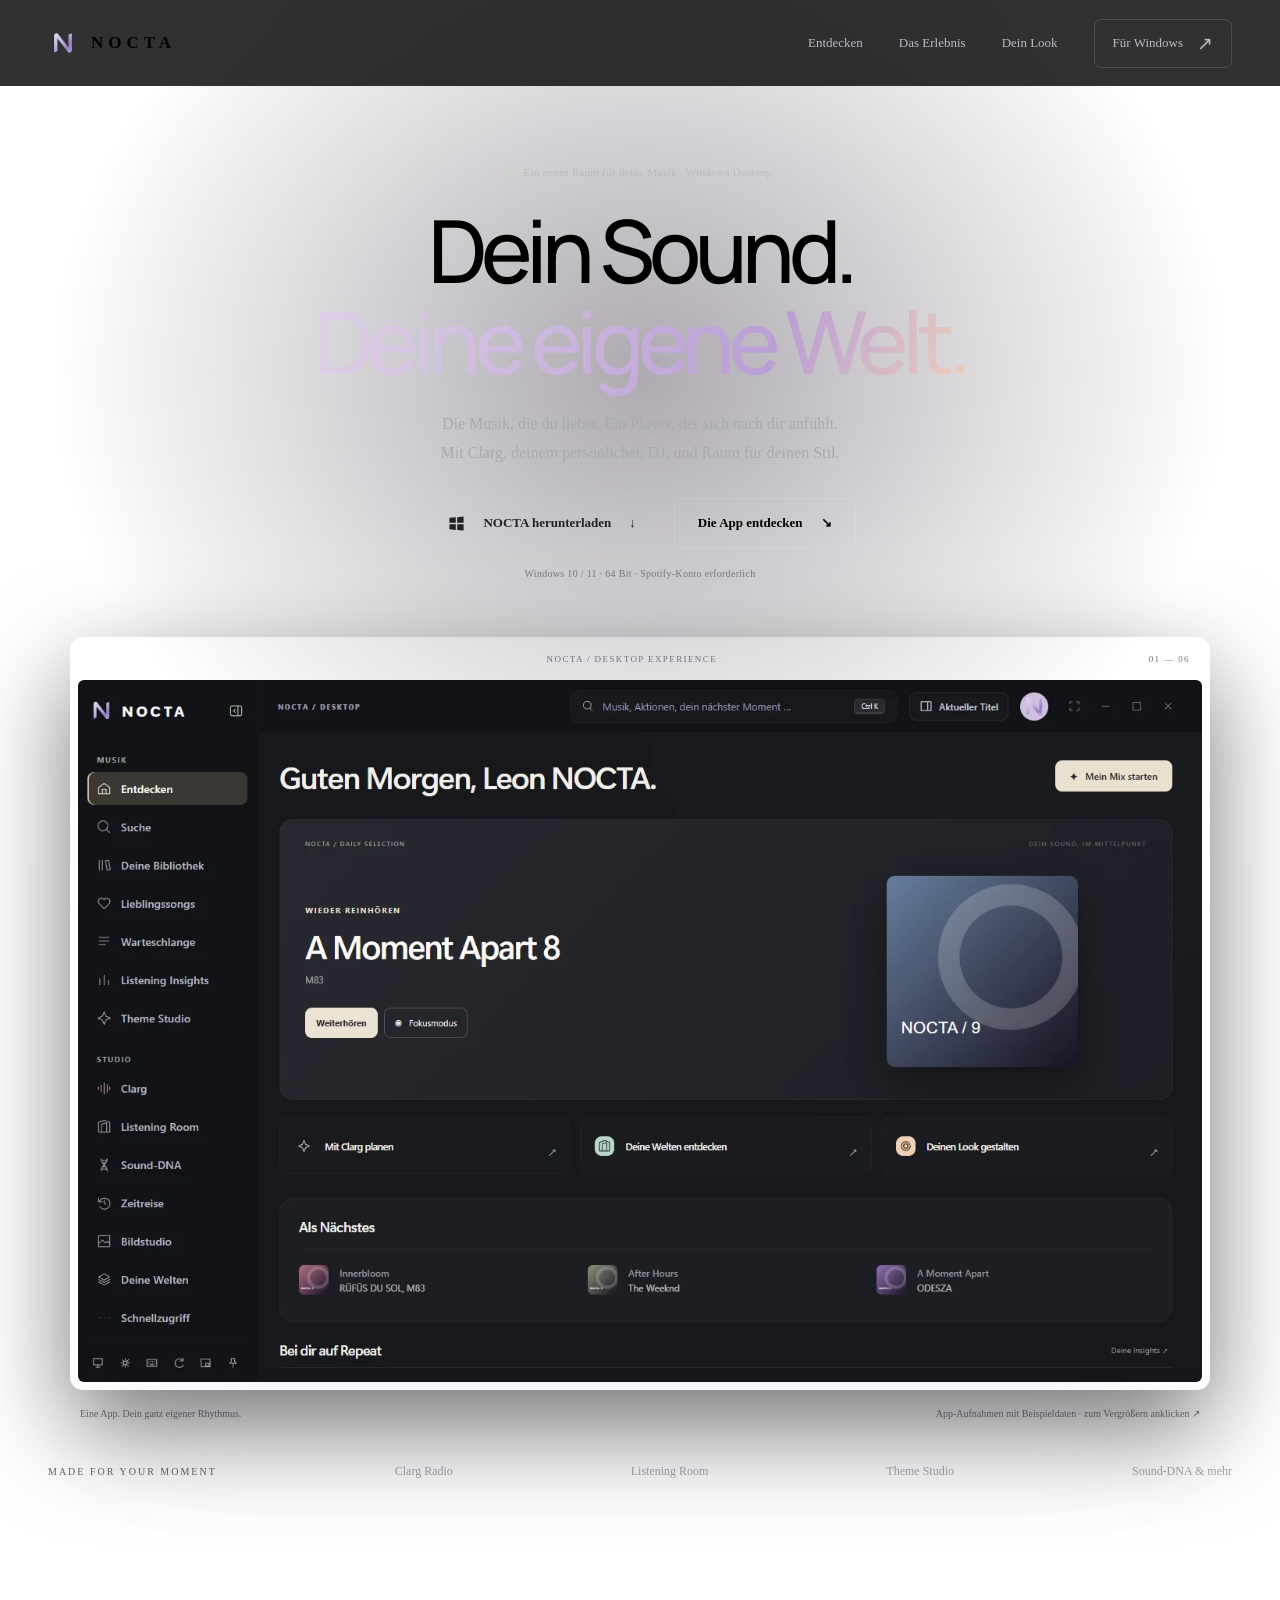
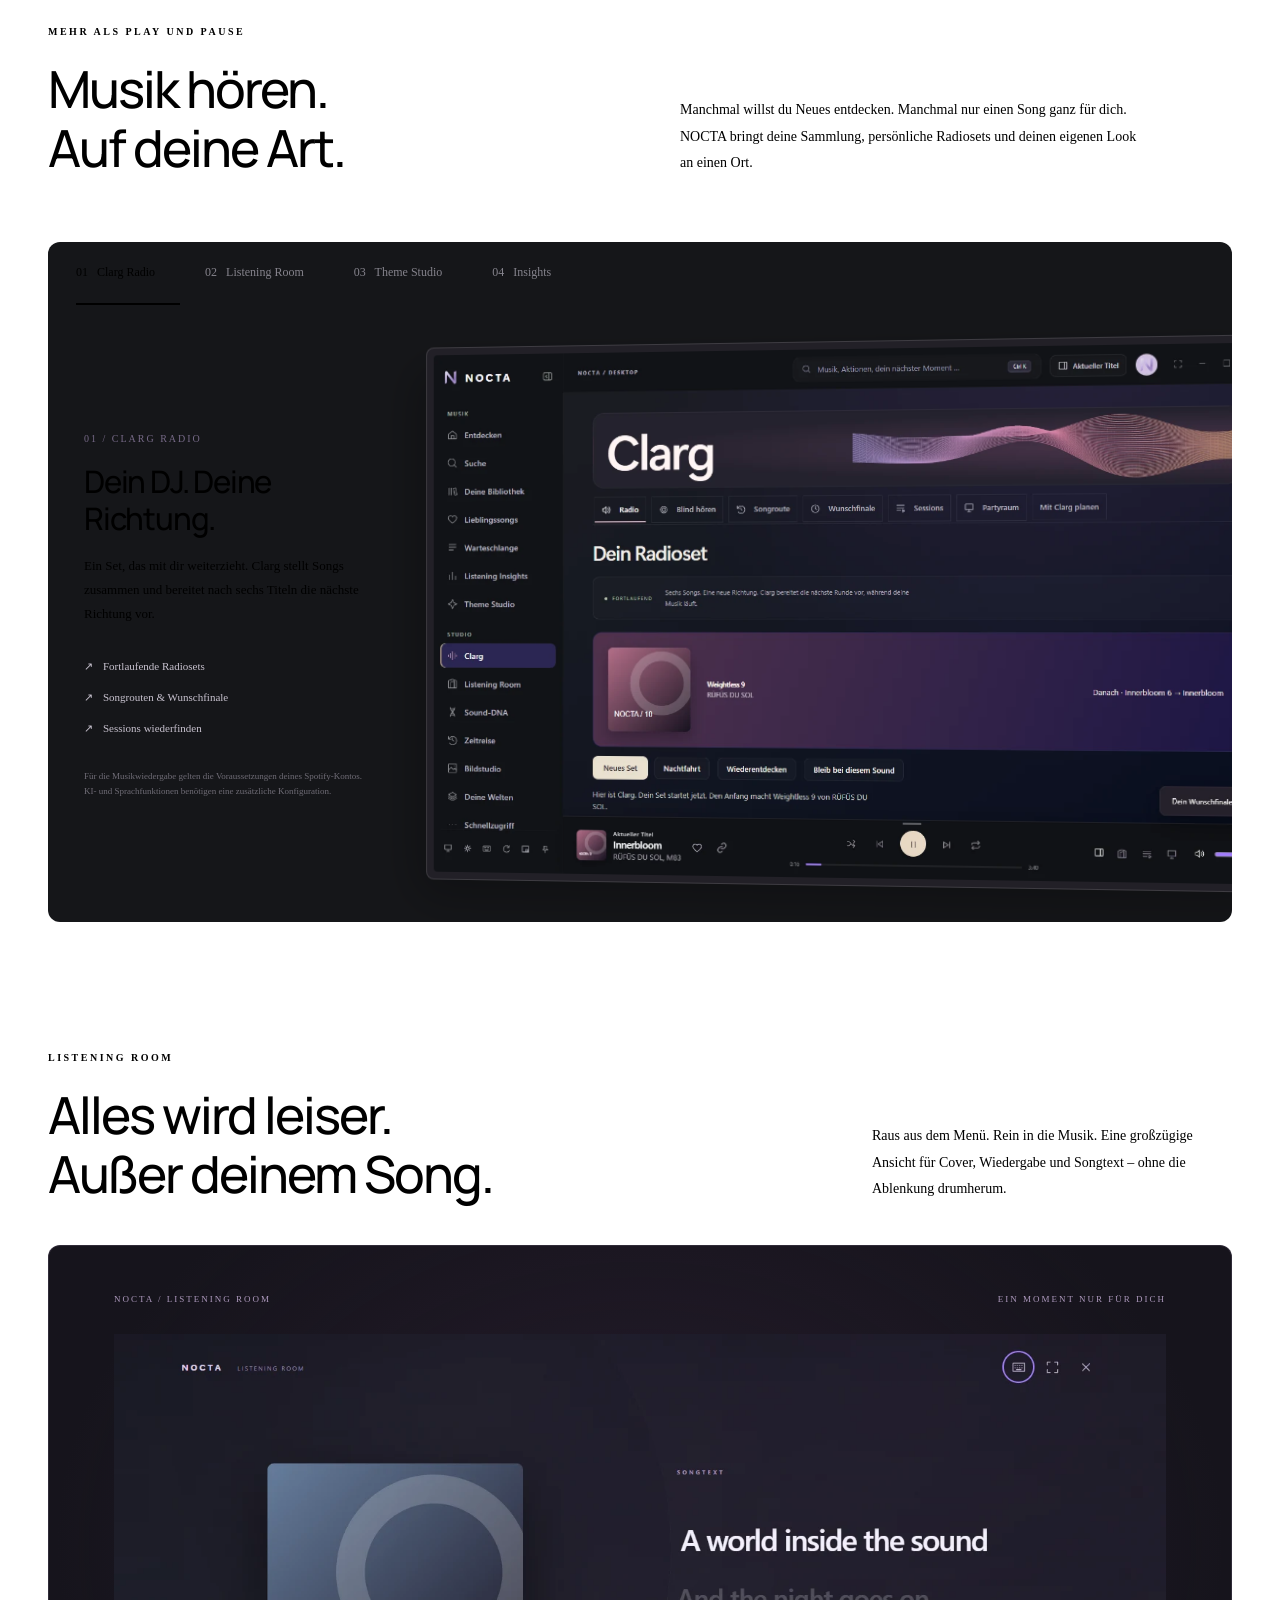
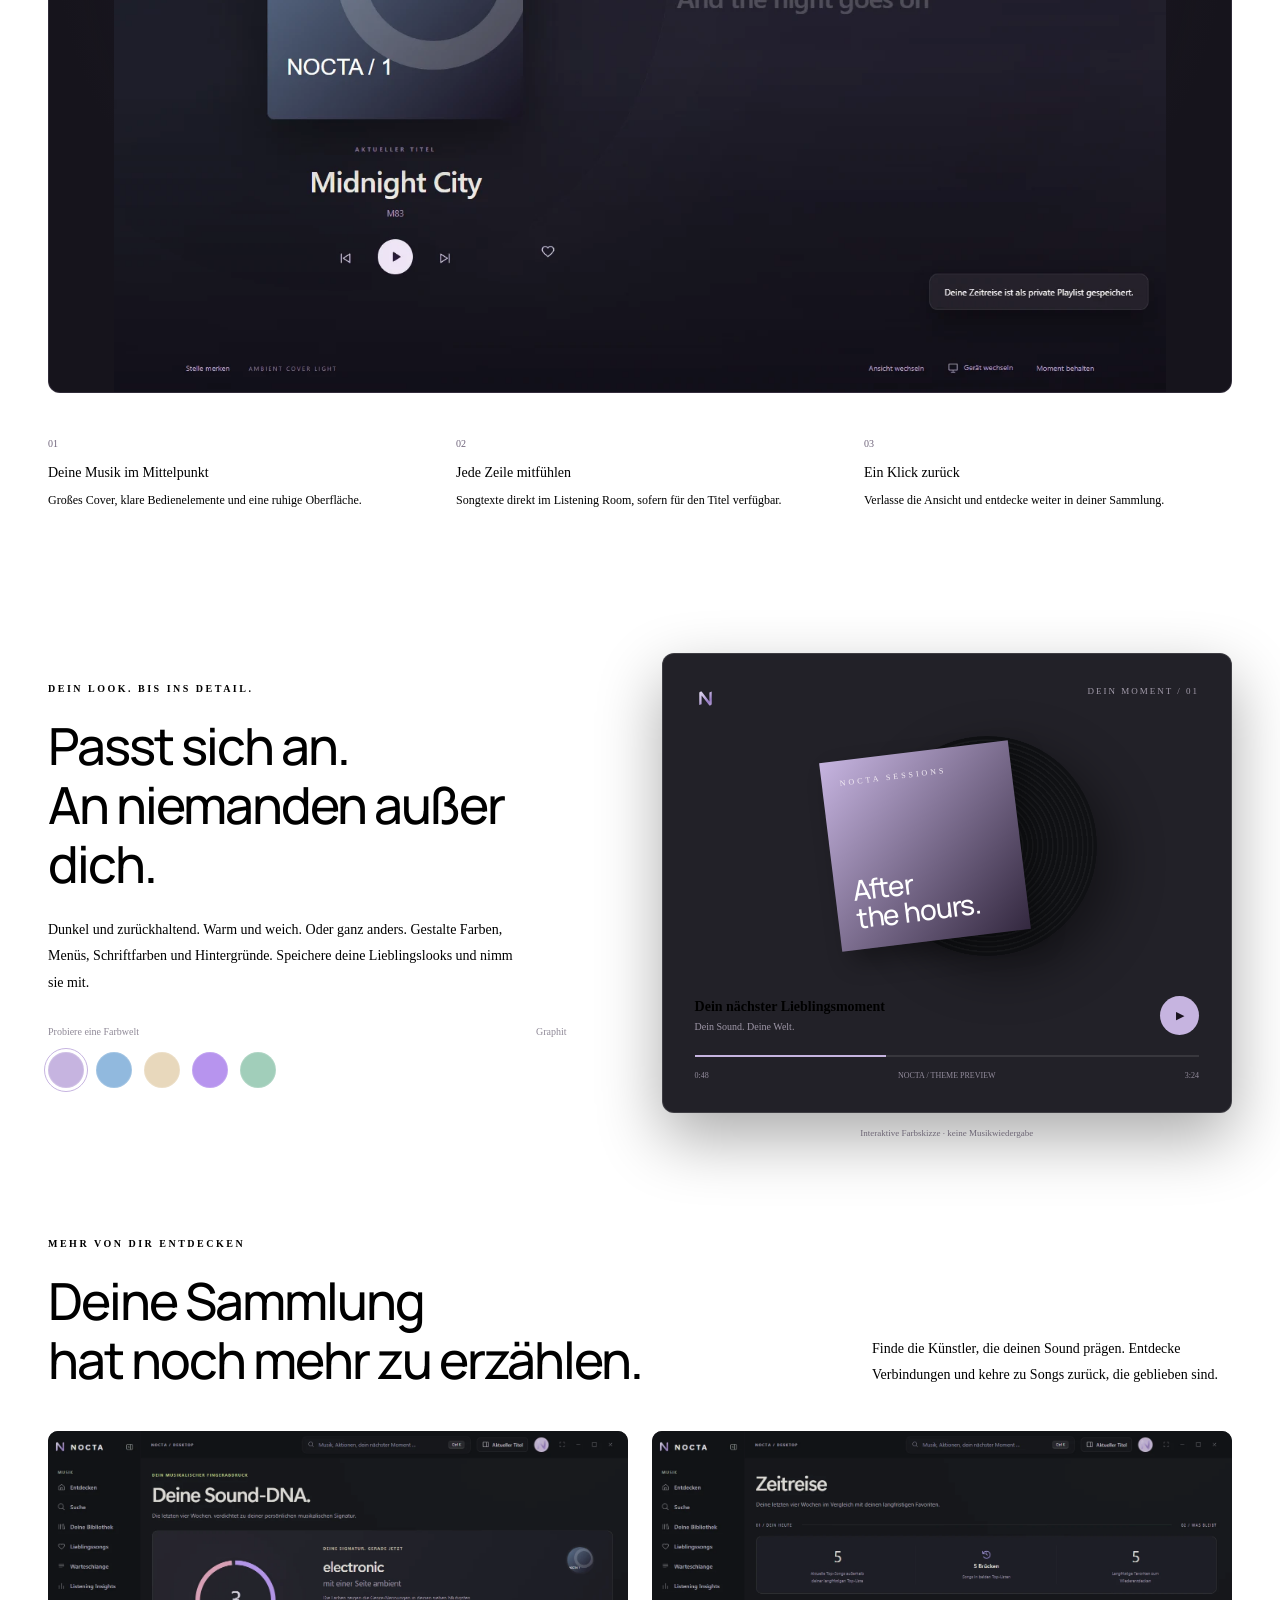
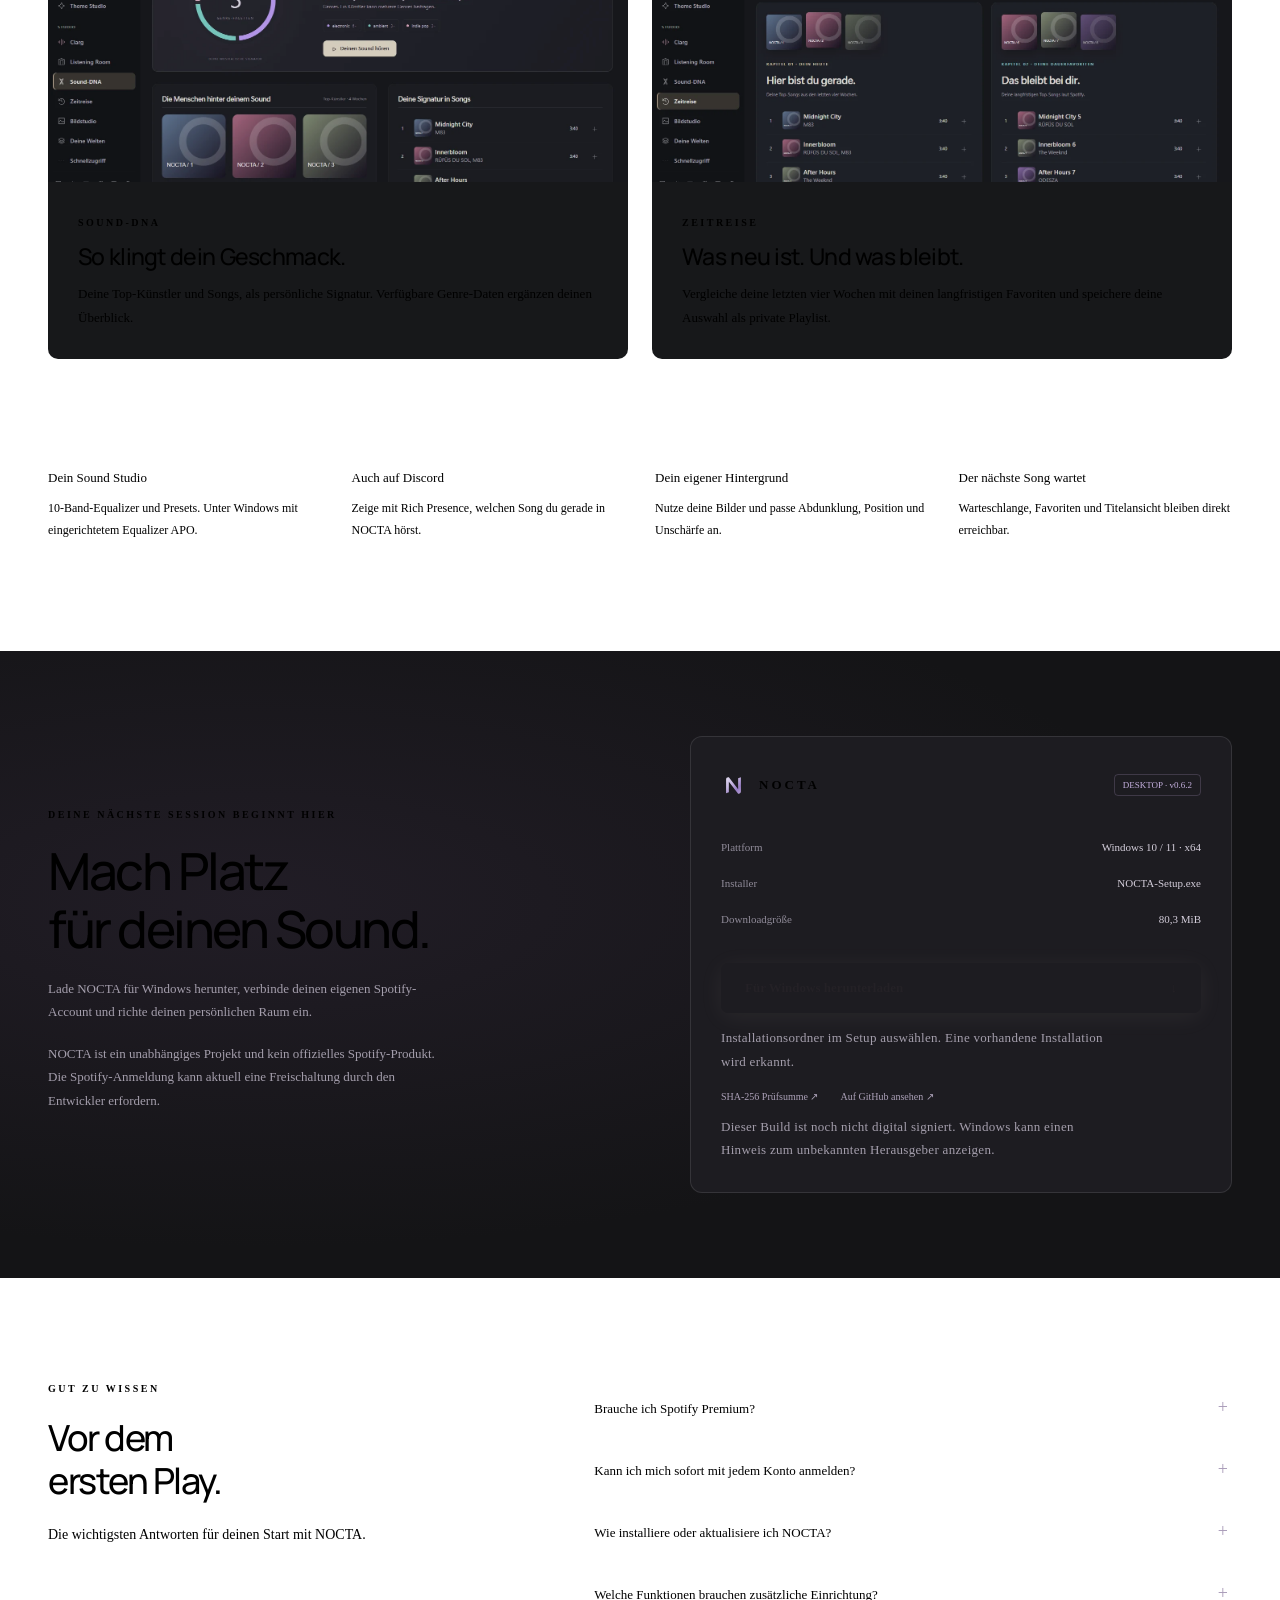
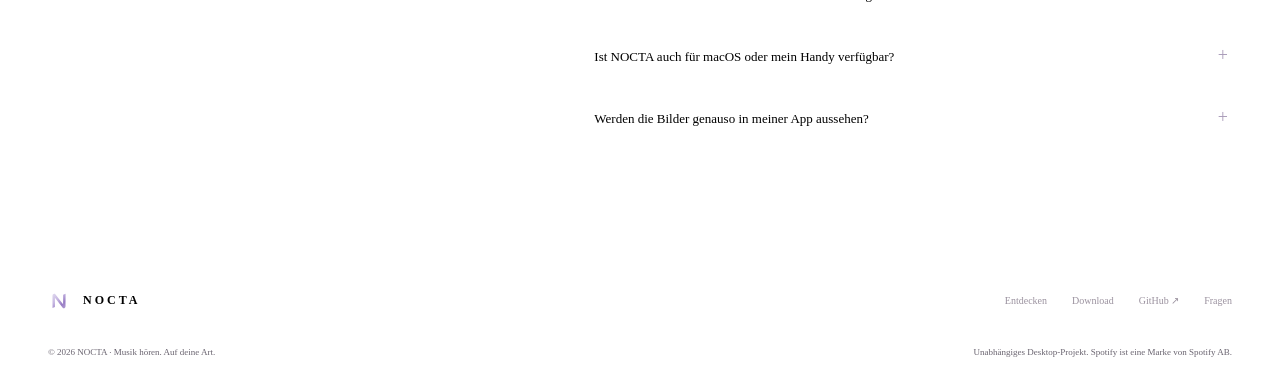
==== docs/index.html @ b8b898b1 "Build NOCTA product website with app tour and Windows download" ====
<!doctype html><html lang="de"><head><meta charset="utf-8"><meta name="viewport" content="width=device-width,initial-scale=1"><meta name="theme-color" content="#101112"><title>NOCTA — Dein Sound. Dein Raum.</title><meta name="description" content="Dein persönlicher Raum für Musik. Entdecke NOCTA für Windows mit Clarg Radio, Listening Room, individuellen Themes und Spotify-Verbindung."><meta property="og:title" content="NOCTA — Dein Sound. Dein Raum."><meta property="og:description" content="Musik hören. Auf deine Art. Entdecke NOCTA für Windows."><link rel="canonical" href="https://tysoncca.github.io/nocta-downloads/"><meta property="og:type" content="website"><meta property="og:image" content="https://tysoncca.github.io/nocta-downloads/assets/home.webp"><link rel="icon" href="assets/logo.svg" type="image/svg+xml"><link rel="stylesheet" href="styles.css"><script src="app.js" defer></script></head>
<body id="top"><header><nav class="wrap nav" aria-label="Hauptnavigation"><a class="brand" href="#top" aria-label="NOCTA Startseite"><img src="assets/logo.svg" alt="" width="30" height="36">NOCTA</a><div class="navlinks"><a href="#entdecken">Entdecken</a><a href="#listening">Das Erlebnis</a><a href="#dein-look">Dein Look</a><a class="nav-download" href="#download">Für Windows <span class="arrow" aria-hidden="true">↗</span></a></div></nav></header>
<main><section class="hero wrap" aria-labelledby="hero-title"><div class="availability"><span class="dot"></span> Ein neuer Raum für deine Musik · Windows Desktop</div><h1 id="hero-title">Dein Sound.<br><em>Deine eigene Welt.</em></h1><p>Die Musik, die du liebst. Ein Player, der sich nach dir anfühlt.<br>Mit Clarg, deinem persönlichen DJ, und Raum für deinen Stil.</p><div class="hero-actions"><a class="btn primary" href="#download"><svg viewBox="0 0 24 24" fill="currentColor" aria-hidden="true"><path d="M2 4l9-1v8H2zm11-1l9-1v9h-9zM2 13h9v8l-9-1zm11 0h9v9l-9-1z"/></svg>NOCTA herunterladen<span aria-hidden="true">↓</span></a><a class="btn secondary" href="#entdecken">Die App entdecken <span aria-hidden="true">↘</span></a></div><span class="micro">Windows 10 / 11 · 64 Bit · Spotify-Konto erforderlich</span><div class="hero-frame reveal zoom" role="button" tabindex="0" data-title="NOCTA · Deine Startseite" aria-label="Startseite der App vergrößern"><div class="window-head"><span class="window-dots"><i></i><i></i><i></i></span><span>NOCTA / DESKTOP EXPERIENCE</span><span>01 — 06</span></div><img src="assets/home.webp" width="1440" height="1000" alt="NOCTA Startseite mit persönlicher Begrüßung, Musikempfehlung und nächster Warteschlange" fetchpriority="high"></div><div class="hero-caption"><span>Eine App. Dein ganz eigener Rhythmus.</span><span>App-Aufnahmen mit Beispieldaten · zum Vergrößern anklicken ↗</span></div></section>
<div class="wrap chapter-nav"><span>MADE FOR YOUR MOMENT</span><a href="#entdecken">Clarg Radio</a><a href="#listening">Listening Room</a><a href="#dein-look">Theme Studio</a><a href="#mehr">Sound-DNA & mehr</a></div>
<section id="entdecken" class="wrap"><div class="intro reveal"><div><span class="eyebrow">Mehr als Play und Pause</span><h2>Musik hören.<br>Auf deine Art.</h2></div><p>Manchmal willst du Neues entdecken. Manchmal nur einen Song ganz für dich. NOCTA bringt deine Sammlung, persönliche Radiosets und deinen eigenen Look an einen Ort.</p></div><div class="tour-shell reveal"><div class="tour-tabs" role="tablist" aria-label="App-Funktionen"><button class="tour-tab" id="tab-clarg" role="tab" aria-selected="true" aria-controls="tour-panel" data-view="clarg">01 &nbsp; Clarg Radio</button><button class="tour-tab" id="tab-room" role="tab" aria-selected="false" aria-controls="tour-panel" tabindex="-1" data-view="room">02 &nbsp; Listening Room</button><button class="tour-tab" id="tab-themes" role="tab" aria-selected="false" aria-controls="tour-panel" tabindex="-1" data-view="themes">03 &nbsp; Theme Studio</button><button class="tour-tab" id="tab-insights" role="tab" aria-selected="false" aria-controls="tour-panel" tabindex="-1" data-view="insights">04 &nbsp; Insights</button></div><div class="tour-body" role="tabpanel" id="tour-panel" aria-labelledby="tab-clarg"><div class="tour-copy"><span class="tour-number" id="tour-number">01 / CLARG RADIO</span><h3 id="tour-title">Dein DJ. Deine Richtung.</h3><p id="tour-description">Ein Set, das mit dir weiterzieht. Clarg stellt Songs zusammen und bereitet nach sechs Titeln die nächste Richtung vor.</p><ul id="tour-points"><li>Fortlaufende Radiosets</li><li>Songrouten & Wunschfinale</li><li>Sessions wiederfinden</li></ul><div class="tour-note">Für die Musikwiedergabe gelten die Voraussetzungen deines Spotify-Kontos. KI- und Sprachfunktionen benötigen eine zusätzliche Konfiguration.</div></div><div class="tour-screen zoom" role="button" tabindex="0" aria-label="Ausgewählte App-Ansicht vergrößern"><img id="tour-image" src="assets/clarg.webp" alt="Clarg mit Radio, Songroute, Wunschfinale und Session-Tabs" loading="lazy" width="1440" height="900"></div></div></div></section>
<section class="wrap feature" id="listening"><div class="feature-heading reveal"><div><span class="eyebrow">Listening Room</span><h2 class="section-title">Alles wird leiser.<br>Außer deinem Song.</h2></div><p class="body-copy">Raus aus dem Menü. Rein in die Musik. Eine großzügige Ansicht für Cover, Wiedergabe und Songtext – ohne die Ablenkung drumherum.</p></div><div class="listening-stage reveal"><div class="stage-tag"><span>NOCTA / LISTENING ROOM</span><span>EIN MOMENT NUR FÜR DICH</span></div><div class="zoom" role="button" tabindex="0" aria-label="Listening Room vergrößern"><img src="assets/listening.webp" alt="Listening Room: Albumcover und Songtext in einer reduzierten Vollbildansicht" width="1440" height="900" loading="lazy"></div></div><div class="support-row"><div class="reveal"><small>01</small><h3>Deine Musik im Mittelpunkt</h3><p>Großes Cover, klare Bedienelemente und eine ruhige Oberfläche.</p></div><div class="reveal"><small>02</small><h3>Jede Zeile mitfühlen</h3><p>Songtexte direkt im Listening Room, sofern für den Titel verfügbar.</p></div><div class="reveal"><small>03</small><h3>Ein Klick zurück</h3><p>Verlasse die Ansicht und entdecke weiter in deiner Sammlung.</p></div></div></section>
<section class="wrap personal" id="dein-look"><div class="reveal"><span class="eyebrow">Dein Look. Bis ins Detail.</span><h2 class="section-title">Passt sich an.<br>An niemanden außer dich.</h2><p class="body-copy">Dunkel und zurückhaltend. Warm und weich. Oder ganz anders. Gestalte Farben, Menüs, Schriftfarben und Hintergründe. Speichere deine Lieblingslooks und nimm sie mit.</p><div class="palette-label"><span>Probiere eine Farbwelt</span><span id="palette-name" aria-live="polite">Graphit</span></div><div class="swatches" aria-label="Theme-Vorschau"><button class="swatch" style="--swatch:#c6b4e0" aria-label="Graphit" aria-pressed="true" data-palette="graphit"></button><button class="swatch" style="--swatch:#91b9de" aria-label="Mitternacht" aria-pressed="false" data-palette="midnight"></button><button class="swatch" style="--swatch:#e8d8bc" aria-label="Papier" aria-pressed="false" data-palette="paper"></button><button class="swatch" style="--swatch:#b794ee" aria-label="Aurora" aria-pressed="false" data-palette="aurora"></button><button class="swatch" style="--swatch:#a1ceba" aria-label="Forest" aria-pressed="false" data-palette="forest"></button></div></div><div class="theme-demo reveal" aria-label="Illustrative Vorschau der Theme-Farben"><div class="demo-top"><img src="assets/logo.svg" alt=""><span>DEIN MOMENT / 01</span></div><div class="demo-art"><div class="demo-cover"><span>NOCTA SESSIONS</span><b>After<br>the hours.</b></div></div><div class="demo-track"><div><b>Dein nächster Lieblingsmoment</b><small>Dein Sound. Deine Welt.</small></div><span class="demo-play" aria-hidden="true">▶</span></div><div class="demo-progress"><i></i></div><div class="demo-bottom"><span>0:48</span><span>NOCTA / THEME PREVIEW</span><span>3:24</span></div><span class="demo-disclaimer">Interaktive Farbskizze · keine Musikwiedergabe</span></div></section>
<section class="wrap" id="mehr"><div class="feature-heading reveal"><div><span class="eyebrow">Mehr von dir entdecken</span><h2 class="section-title">Deine Sammlung<br>hat noch mehr zu erzählen.</h2></div><p class="body-copy">Finde die Künstler, die deinen Sound prägen. Entdecke Verbindungen und kehre zu Songs zurück, die geblieben sind.</p></div><div class="details-grid"><article class="detail-block reveal"><div class="detail-image zoom" role="button" tabindex="0" aria-label="Sound-DNA vergrößern"><img src="assets/dna.webp" alt="Sound-DNA zeigt persönliche Top-Künstler, Genres und die musikalische Signatur" loading="lazy" width="1440" height="900"></div><div class="detail-text"><span class="eyebrow">Sound-DNA</span><h3>So klingt dein Geschmack.</h3><p>Deine Top-Künstler und Songs, als persönliche Signatur. Verfügbare Genre-Daten ergänzen deinen Überblick.</p></div></article><article class="detail-block reveal"><div class="detail-image zoom" role="button" tabindex="0" aria-label="Zeitreise vergrößern"><img src="assets/travel.webp" alt="Zeitreise vergleicht aktuelle Favoriten mit langfristigen Top-Songs" loading="lazy" width="1440" height="900"></div><div class="detail-text"><span class="eyebrow">Zeitreise</span><h3>Was neu ist. Und was bleibt.</h3><p>Vergleiche deine letzten vier Wochen mit deinen langfristigen Favoriten und speichere deine Auswahl als private Playlist.</p></div></article></div><div class="small-features"><article class="reveal"><svg viewBox="0 0 24 24" aria-hidden="true"><path d="M4 6h16M4 12h16M4 18h16M8 3v6m8 0v6m-5 0v6"/></svg><h3>Dein Sound Studio</h3><p>10-Band-Equalizer und Presets. Unter Windows mit eingerichtetem Equalizer APO.</p></article><article class="reveal"><svg viewBox="0 0 24 24" aria-hidden="true"><rect x="3" y="5" width="18" height="14" rx="4"/><path d="M8 10h2m4 0h2M8 14c2 2 6 2 8 0"/></svg><h3>Auch auf Discord</h3><p>Zeige mit Rich Presence, welchen Song du gerade in NOCTA hörst.</p></article><article class="reveal"><svg viewBox="0 0 24 24" aria-hidden="true"><rect x="3" y="3" width="18" height="18" rx="3"/><path d="M3 16l6-6 5 5 3-3 4 4"/><circle cx="16" cy="8" r="1"/></svg><h3>Dein eigener Hintergrund</h3><p>Nutze deine Bilder und passe Abdunklung, Position und Unschärfe an.</p></article><article class="reveal"><svg viewBox="0 0 24 24" aria-hidden="true"><path d="M4 5h16M4 10h16M4 15h9m3 0l5 3-5 3z"/></svg><h3>Der nächste Song wartet</h3><p>Warteschlange, Favoriten und Titelansicht bleiben direkt erreichbar.</p></article></div></section>
<section class="download-section" id="download"><div class="wrap download-inner"><div class="reveal"><span class="eyebrow">Deine nächste Session beginnt hier</span><h2>Mach Platz<br>für deinen Sound.</h2><p>Lade NOCTA für Windows herunter, verbinde deinen eigenen Spotify-Account und richte deinen persönlichen Raum ein.</p><p class="setup-note">NOCTA ist ein unabhängiges Projekt und kein offizielles Spotify-Produkt. Die Spotify-Anmeldung kann aktuell eine Freischaltung durch den Entwickler erfordern.</p></div><div class="download-card reveal"><div class="release-top"><div class="brand"><img src="assets/logo.svg" alt="">NOCTA</div><span class="release-badge">DESKTOP · v0.6.2</span></div><dl><div><dt>Plattform</dt><dd>Windows 10 / 11 · x64</dd></div><div><dt>Installer</dt><dd>NOCTA-Setup.exe</dd></div><div><dt>Downloadgröße</dt><dd>80,3 MiB</dd></div></dl><a class="btn primary" data-download href="https://github.com/TysonCCA/nocta-downloads/releases/download/v0.6.2/NOCTA-Setup.exe" download="NOCTA-Setup.exe"><span>Für Windows herunterladen</span><span aria-hidden="true">↓</span></a><p class="micro" id="download-feedback" role="status">Installationsordner im Setup auswählen. Eine vorhandene Installation wird erkannt.</p><div class="release-links"><a href="downloads/SHA256.txt" target="_blank" rel="noopener">SHA-256 Prüfsumme ↗</a><a href="https://github.com/TysonCCA/nocta-downloads" target="_blank" rel="noopener">Auf GitHub ansehen ↗</a></div><p class="micro">Dieser Build ist noch nicht digital signiert. Windows kann einen Hinweis zum unbekannten Herausgeber anzeigen.</p></div></div></section>
<section class="wrap faq" id="fragen"><div class="reveal"><span class="eyebrow">Gut zu wissen</span><h2>Vor dem<br>ersten Play.</h2><p class="body-copy">Die wichtigsten Antworten für deinen Start mit NOCTA.</p></div><div class="reveal"><details><summary>Brauche ich Spotify Premium?</summary><p>Für die Wiedergabe im integrierten Spotify-Player ist Spotify Premium erforderlich. NOCTA verwendet deinen eigenen Spotify-Account. Die API-Freigabe des Projekts begrenzt derzeit, welche Konten sich anmelden können.</p></details><details><summary>Kann ich mich sofort mit jedem Konto anmelden?</summary><p>Noch nicht uneingeschränkt. Die Spotify-Integration befindet sich im Entwicklungsmodus. Dein Konto muss gegebenenfalls zuerst vom Entwickler freigeschaltet werden. Der Download allein garantiert deshalb noch keinen Spotify-Zugang.</p></details><details><summary>Wie installiere oder aktualisiere ich NOCTA?</summary><p>Lade die Setup-Datei herunter und öffne sie. Bei einer Neuinstallation wählst du deinen Installationsordner. Erkennt das Setup eine ältere NOCTA-Version, bietet es ein Update an. Bei gleicher oder neuerer Version kannst du die vorhandene App starten.</p></details><details><summary>Welche Funktionen brauchen zusätzliche Einrichtung?</summary><p>Die KI- und Sprachfunktionen von Clarg sowie KI-Bildbearbeitung benötigen eine passende Konfiguration und einen eigenen API-Zugang. Der Equalizer benötigt Equalizer APO am Windows-Ausgabegerät. Für Discord Rich Presence muss Discord Desktop laufen. Songtexte sind nicht für jeden Titel verfügbar.</p></details><details><summary>Ist NOCTA auch für macOS oder mein Handy verfügbar?</summary><p>Der angebotene Installer ist für Windows auf 64-Bit-PCs. Eine native Version für macOS, iOS oder Android wird hier derzeit nicht angeboten.</p></details><details><summary>Werden die Bilder genauso in meiner App aussehen?</summary><p>Die Screenshots zeigen die NOCTA-Oberfläche mit Beispieldaten. Deine Songs, Künstler, Statistiken und verfügbaren Inhalte hängen von deinem Spotify-Konto ab. Farben und Hintergründe kannst du selbst gestalten.</p></details></div></section></main>
<footer><div class="wrap"><div class="footer-top"><a class="brand" href="#top"><img src="assets/logo.svg" alt="">NOCTA</a><div><a href="#entdecken">Entdecken</a><a href="#download">Download</a><a href="https://github.com/TysonCCA/nocta-downloads" target="_blank" rel="noopener">GitHub ↗</a><a href="#fragen">Fragen</a></div></div><div class="footer-bottom"><span>© 2026 NOCTA · Musik hören. Auf deine Art.</span><span>Unabhängiges Desktop-Projekt. Spotify ist eine Marke von Spotify AB.</span></div></div></footer><dialog id="image-dialog" class="lightbox" aria-labelledby="image-title"><header><span id="image-title">App-Vorschau</span><button aria-label="Bild schließen">×</button></header><img src="assets/home.webp" alt="App-Vorschau"></dialog></body></html>
---- docs/styles.css ----
@font-face {
  font-family: 'DM Sans';
  font-style: normal;
  font-weight: 400;
  font-display: swap;
  src: url(assets/fonts/font-0.ttf) format('truetype');
}
@font-face {
  font-family: 'DM Sans';
  font-style: normal;
  font-weight: 500;
  font-display: swap;
  src: url(assets/fonts/font-1.ttf) format('truetype');
}
@font-face {
  font-family: 'DM Sans';
  font-style: normal;
  font-weight: 600;
  font-display: swap;
  src: url(assets/fonts/font-2.ttf) format('truetype');
}
@font-face {
  font-family: 'DM Sans';
  font-style: normal;
  font-weight: 700;
  font-display: swap;
  src: url(assets/fonts/font-3.ttf) format('truetype');
}
@font-face {
  font-family: 'Manrope';
  font-style: normal;
  font-weight: 400;
  font-display: swap;
  src: url(assets/fonts/font-4.ttf) format('truetype');
}
@font-face {
  font-family: 'Manrope';
  font-style: normal;
  font-weight: 500;
  font-display: swap;
  src: url(assets/fonts/font-5.ttf) format('truetype');
}
@font-face {
  font-family: 'Manrope';
  font-style: normal;
  font-weight: 600;
  font-display: swap;
  src: url(assets/fonts/font-6.ttf) format('truetype');
}
@font-face {
  font-family: 'Manrope';
  font-style: normal;
  font-weight: 700;
  font-display: swap;
  src: url(assets/fonts/font-7.ttf) format('truetype');
}
@font-face {
  font-family: 'Manrope';
  font-style: normal;
  font-weight: 800;
  font-display: swap;
  src: url(assets/fonts/font-8.ttf) format('truetype');
}
500;600;700&family=Manrope:wght@400;500;600;700;800&display=swap');
:root{color-scheme:dark;--bg:#101112;--panel:#1a1b1e;--ink:#f1eee8;--muted:#99999f;--line:#ffffff16;--accent:#c6b4e0;--warm:#e9ddc9;font-family:'DM Sans',sans-serif}*{box-sizing:border-box}html{scroll-behavior:smooth;scroll-padding-top:110px}body{margin:0;background:var(--bg);color:var(--ink);-webkit-font-smoothing:antialiased}body::before{content:'';position:absolute;top:0;left:0;right:0;height:930px;pointer-events:none;background:radial-gradient(ellipse at 50% 40%,#30263765,transparent 65%)}a{color:inherit;text-decoration:none}button{font:inherit;cursor:pointer}button,a{-webkit-tap-highlight-color:transparent}button:focus-visible,a:focus-visible,summary:focus-visible{outline:2px solid var(--accent);outline-offset:6px}img{display:block;max-width:100%}button{color:inherit}button:disabled{cursor:wait}.wrap{width:min(1240px,calc(100% - 96px));margin:auto}header{position:sticky;top:0;z-index:30;background:#101112dc;backdrop-filter:blur(20px);border-bottom:1px solid var(--line)}.nav{height:86px;display:flex;align-items:center;justify-content:space-between}.brand{display:flex;align-items:center;gap:13px;font-size:17px;font-weight:800;letter-spacing:5px}.brand img{width:30px;height:36px;object-fit:contain}.navlinks{display:flex;align-items:center;gap:36px;color:#bcbcc1;font-size:13px}.navlinks>a:not(.nav-download):hover{color:white}.nav-download{display:flex;align-items:center;gap:14px;border:1px solid #ffffff25;border-radius:7px;padding:12px 18px;color:var(--ink)}.nav-download:hover{background:#ffffff0d}.arrow{font-size:19px;font-weight:400}.eyebrow{text-transform:uppercase;letter-spacing:2.5px;font-size:10px;font-weight:600;color:var(--accent)}.hero{text-align:center;padding:74px 0 0;position:relative}.availability{display:inline-flex;align-items:center;gap:10px;color:#bbb9c0;font-size:11px;letter-spacing:.3px}.dot{width:5px;height:5px;border-radius:50%;background:#c7d9bd;box-shadow:0 0 12px #c7d9bd55}.hero h1{font:500 clamp(60px,6.8vw,100px)/1.04 'Manrope',sans-serif;letter-spacing:-6px;margin:27px 0 24px}.hero h1 em{font-style:normal;background:linear-gradient(110deg,#dfd2e7,#ba9ed5 70%,#edcfba);background-clip:text;color:transparent}.hero p{font-size:16px;line-height:1.8;color:#aaa8b0;max-width:540px;margin:0 auto}.hero-actions{display:flex;justify-content:center;gap:14px;align-items:center;margin:30px 0 14px}.btn{display:inline-flex;align-items:center;justify-content:center;gap:18px;padding:16px 23px;border:1px solid transparent;border-radius:7px;font-size:13px;font-weight:600;transition:transform .25s,background .25s,box-shadow .25s}.btn:hover{transform:translateY(-2px)}.primary{background:var(--warm);color:#242126;box-shadow:0 4px 24px #e9ddc910}.primary:hover{background:#f7ebd9;box-shadow:0 8px 30px #e9ddc924}.secondary{background:transparent;border-color:#ffffff22;color:var(--ink)}.secondary:hover{background:#ffffff08}.btn svg{width:17px;height:17px}.micro{color:#79777f;font-size:10px;letter-spacing:.3px}.hero-frame{margin:56px auto 0;max-width:1140px;position:relative;text-align:left;padding:8px;border-radius:13px;background:linear-gradient(145deg,#ffffff22,#ffffff06);box-shadow:0 38px 100px #0008}.hero-frame::after{content:'';position:absolute;inset:30% 6% -40px;background:#a687cb16;filter:blur(60px);z-index:-1}.window-head{display:flex;align-items:center;justify-content:space-between;height:35px;padding:0 12px 6px;color:#737078;font-size:9px;letter-spacing:1.4px}.window-dots{display:flex;gap:5px}.window-dots i{height:5px;width:5px;border-radius:50%;background:#ffffff25}.hero-frame img{border-radius:6px;width:100%;aspect-ratio:1.6;object-fit:cover;object-position:top}.caption{display:flex;justify-content:space-between;color:#77747d;font-size:10px;margin:17px 4px 0}.hero-caption{width:min(1120px,100%);margin:18px auto 0;display:flex;justify-content:space-between;color:#78767f;font-size:10px}.chapter-nav{border-bottom:1px solid var(--line);padding:45px 0 30px;display:flex;align-items:center;justify-content:space-between;gap:20px;color:#a6a3ad;font-size:12px}.chapter-nav span{color:#65616d;font-size:10px;letter-spacing:2px}.chapter-nav a{transition:color .2s}.chapter-nav a:hover{color:var(--ink)}section{position:relative}.intro{padding:112px 0 65px;display:grid;grid-template-columns:1fr 1fr;gap:80px;align-items:end}.intro h2,.section-title{font:500 clamp(32px,4vw,53px)/1.15 'Manrope',sans-serif;letter-spacing:-2px;margin:20px 0 0}.intro p,.body-copy{font-size:14px;line-height:1.9;color:var(--muted);margin:0;max-width:470px}.tour-shell{border:1px solid var(--line);border-radius:12px;overflow:hidden;background:#151619}.tour-tabs{display:flex;gap:0;padding:0 28px;border-bottom:1px solid var(--line);overflow-x:auto}.tour-tab{padding:23px 25px;background:none;border:0;border-bottom:2px solid transparent;color:#85838c;font-size:12px;white-space:nowrap;transition:color .25s}.tour-tab:first-child{padding-left:0}.tour-tab[aria-selected=true]{color:var(--ink);border-bottom-color:var(--accent)}.tour-body{display:grid;grid-template-columns:300px 1fr;gap:30px;padding:36px 0 36px 36px;align-items:center;min-height:430px}.tour-copy{padding-right:14px}.tour-number{font-size:10px;letter-spacing:2px;color:#776a88}.tour-copy h3{font:500 31px/1.2 'Manrope';letter-spacing:-1.2px;margin:17px 0}.tour-copy p{font-size:13px;color:var(--muted);line-height:1.85}.tour-copy ul{list-style:none;padding:0;margin:25px 0;font-size:11px;color:#c8c2cf}.tour-copy li{padding:9px 0;border-bottom:1px solid var(--line)}.tour-copy li::before{content:'↗';margin-right:10px;color:var(--accent)}.tour-screen{margin:0 -45px 0 0;padding:7px;border:1px solid #ffffff20;border-radius:8px;background:#222027;box-shadow:-12px 20px 50px #0004;transform:perspective(1500px) rotateY(-5deg)}.tour-screen img{width:100%;border-radius:4px;aspect-ratio:1.6;object-fit:cover;object-position:top}.tour-note{font-size:9px;color:#6f6c76;line-height:1.7}.feature{padding:125px 0 0}.feature-heading{display:flex;justify-content:space-between;gap:60px;align-items:end;margin-bottom:42px}.feature-heading .body-copy{max-width:360px}.listening-stage{position:relative;background:radial-gradient(ellipse at 50% 40%,#38253f70,transparent 70%),#16141c;border:1px solid #b49ac52b;border-radius:12px;padding:48px 65px 0;overflow:hidden}.listening-stage>img{width:100%;border:1px solid #ffffff15;border-radius:8px 8px 0 0;box-shadow:0 -10px 80px #c9a7dc0a}.stage-tag{display:flex;align-items:center;justify-content:space-between;font-size:9px;letter-spacing:2px;color:#ac98bc;margin-bottom:30px}.support-row{display:grid;grid-template-columns:repeat(3,1fr);gap:40px;margin-top:28px}.support-row>div{padding:12px 0 22px;border-bottom:1px solid var(--line)}.support-row small{color:#6e637a;font-size:10px}.support-row h3{font-size:14px;font-weight:500;margin:14px 0 9px}.support-row p{font-size:12px;color:var(--muted);line-height:1.8;margin:0}.personal{padding:120px 0;display:grid;grid-template-columns:1fr 1.1fr;gap:95px;align-items:center}.personal h2{margin-bottom:24px}.palette-label{font-size:10px;color:#8f8997;display:flex;justify-content:space-between;margin:30px 0 15px}.swatches{display:flex;gap:12px}.swatch{border:1px solid #ffffff26;background:var(--swatch);width:36px;height:36px;border-radius:50%;position:relative;transition:transform .2s}.swatch:hover{transform:scale(1.12)}.swatch[aria-pressed=true]::after{content:'';position:absolute;inset:-5px;border:1px solid var(--swatch);border-radius:50%}.theme-demo{--demo-bg:#222128;--demo-accent:#c6b4e0;position:relative;padding:32px;background:var(--demo-bg);border:1px solid #ffffff20;border-radius:12px;transition:background .5s;box-shadow:0 25px 65px #0005}.demo-top{display:flex;justify-content:space-between;font-size:9px;color:#a29baa;letter-spacing:2px}.demo-top img{width:21px;height:24px;object-fit:contain}.demo-art{height:235px;position:relative;display:grid;place-items:center;margin:18px 0}.demo-art::before{content:'';position:absolute;width:220px;height:220px;border-radius:50%;background:repeating-radial-gradient(circle,#ffffff0a 0 1px,transparent 2px 5px),#101114;box-shadow:16px 16px 50px #0006;transform:translateX(40px)}.demo-cover{height:190px;width:190px;background:linear-gradient(135deg,var(--demo-accent),#33283f);transform:translateX(-22px) rotate(-7deg);box-shadow:10px 12px 25px #0005;display:flex;flex-direction:column;justify-content:space-between;padding:18px;transition:background .5s}.demo-cover span{font-size:8px;letter-spacing:3px;color:#f4edf4}.demo-cover b{font:500 28px/1 'Manrope';letter-spacing:-1px;color:#fff}.demo-track{display:flex;align-items:center;justify-content:space-between;padding:15px 0}.demo-track b{display:block;font-size:14px}.demo-track small{display:block;color:#9d96a6;font-size:10px;margin-top:6px}.demo-play{display:grid;place-items:center;border-radius:50%;background:var(--demo-accent);height:39px;width:39px;color:#19131e;font-size:11px;transition:background .5s}.demo-progress{height:2px;background:#ffffff19;margin:5px 0 14px}.demo-progress i{display:block;width:38%;height:2px;background:var(--demo-accent)}.demo-bottom{font-size:8px;display:flex;justify-content:space-between;color:#938c9c}.demo-disclaimer{text-align:center;color:#6d6675;font-size:9px;position:absolute;bottom:-26px;left:0;right:0}.details-grid{display:grid;grid-template-columns:1fr 1fr;gap:24px}.detail-block{background:#17181a;border:1px solid var(--line);border-radius:10px;overflow:hidden}.detail-block img{aspect-ratio:1.65;object-fit:cover;object-position:top;width:100%;opacity:.9;transition:opacity .3s,transform .6s}.detail-block:hover img{opacity:1;transform:scale(1.015)}.detail-image{overflow:hidden;border-bottom:1px solid var(--line)}.detail-text{padding:30px}.detail-text h3{font:500 23px 'Manrope';letter-spacing:-.7px;margin:10px 0}.detail-text p{font-size:13px;color:var(--muted);line-height:1.8;margin:0}.small-features{display:grid;grid-template-columns:repeat(4,1fr);gap:30px;padding:65px 0 110px}.small-features svg{width:22px;height:22px;stroke:var(--accent);fill:none;stroke-width:1.4}.small-features h3{font-size:13px;font-weight:500;margin:20px 0 12px}.small-features p{font-size:12px;line-height:1.8;color:var(--muted);margin:0}.download-section{border-top:1px solid var(--line);border-bottom:1px solid var(--line);background:radial-gradient(ellipse at 20% 40%,#352a3e65,transparent 65%),#141416;padding:85px 0}.download-inner{display:grid;grid-template-columns:1fr 1fr;gap:100px;align-items:center}.download-inner h2{font:500 clamp(38px,4vw,58px)/1.12 'Manrope';letter-spacing:-2.5px;margin:20px 0}.download-inner p{font-size:13px;color:#a49eac;line-height:1.8;max-width:390px}.download-card{border:1px solid #ffffff1b;border-radius:12px;padding:30px;background:#1d1c21}.release-top{display:flex;justify-content:space-between;align-items:center}.release-top .brand{font-size:13px;letter-spacing:3px}.release-top .brand img{width:25px}.release-badge{font-size:9px;border:1px solid #c5b0df33;color:#c5b0df;padding:5px 8px;border-radius:4px}.download-card dl{margin:26px 0;font-size:11px}.download-card dl div{display:flex;justify-content:space-between;padding:12px 0;border-bottom:1px solid var(--line)}dt{color:#8f8a98}dd{margin:0;color:#d4cedb}.download-card .btn{width:100%;justify-content:space-between}.download-card .micro{line-height:1.8;margin:13px 0 0}.release-links{display:flex;gap:22px;margin-top:18px;font-size:10px;color:#aba0b7}.release-links a:hover{color:white}.setup-note{font-size:10px;color:#8b818f;line-height:1.7;margin-top:18px}.faq{padding:100px 0;display:grid;grid-template-columns:.7fr 1fr;gap:100px}.faq h2{font:500 36px/1.2 'Manrope';letter-spacing:-1.5px;margin:20px 0}details{border-bottom:1px solid var(--line)}summary{font-size:13px;padding:23px 26px 23px 0;cursor:pointer;list-style:none;position:relative}summary::-webkit-details-marker{display:none}summary::after{content:'+';position:absolute;right:4px;color:#a99bb8;font-size:18px;top:19px}details[open] summary::after{content:'−'}details p{font-size:12px;color:var(--muted);line-height:1.85;margin:0 30px 25px 0}footer{border-top:1px solid var(--line);padding:33px 0 30px}.footer-top{display:flex;justify-content:space-between;align-items:center}.footer-top .brand{font-size:12px;letter-spacing:3px}.footer-top .brand img{width:22px}.footer-top div:last-child{display:flex;gap:25px;font-size:10px;color:#9b929f}.footer-bottom{display:flex;justify-content:space-between;gap:30px;font-size:9px;color:#69636f;margin-top:25px;line-height:1.8}.reveal{opacity:1;transform:none}.motion .reveal{opacity:0;transform:translateY(24px);transition:opacity .8s,transform .8s}.motion .reveal.in{opacity:1;transform:none}.mobile-toggle{display:none}.lightbox{background:#111113;color:var(--ink);border:1px solid #ffffff25;border-radius:12px;padding:18px;width:min(1360px,94vw);max-height:94vh}.lightbox::backdrop{background:#000d;backdrop-filter:blur(12px)}.lightbox header{position:static;background:none;display:flex;justify-content:space-between;padding:0 0 16px;border:0;font-size:12px}.lightbox button{border:1px solid var(--line);border-radius:50%;width:30px;height:30px;background:none}.lightbox img{width:100%;max-height:78vh;object-fit:contain}.zoom{cursor:zoom-in}.preview-label{font-size:9px;color:#716a79;margin-top:13px}.image-hint{color:#9b8ba8;font-size:9px;letter-spacing:1px}.no-js-note{padding:15px;color:var(--muted)}
img{height:auto}.hero-frame img{height:auto}.tour-screen img{height:auto}.detail-block img{height:auto}
@media(min-width:1600px){.hero h1{font-size:104px}.hero{padding-top:88px}}
@media(max-width:1050px){.wrap{width:calc(100% - 56px)}.hero h1{letter-spacing:-4px}.tour-body{grid-template-columns:240px 1fr;padding-left:25px;gap:15px}.tour-tab{padding:20px}.personal{gap:45px}.download-inner{gap:50px}.faq{gap:50px}.intro{gap:45px}.listening-stage{padding:30px 30px 0}.chapter-nav span{display:none}.small-features{gap:20px}}
@media(max-width:720px){.wrap{width:calc(100% - 40px)}.nav{height:72px}.brand{font-size:14px;letter-spacing:4px}.navlinks{gap:15px}.navlinks>a:not(.nav-download){display:none}.nav-download{padding:10px 13px;font-size:11px}.hero{padding-top:48px}.hero h1{font-size:54px;letter-spacing:-3.2px;line-height:1.08}.hero p{font-size:14px;padding:0 4px}.hero-actions{gap:9px}.btn{padding:14px 17px;font-size:11px;gap:12px}.hero-frame{margin-top:38px;padding:5px;border-radius:9px}.window-head{height:25px;font-size:7px}.hero-frame img{aspect-ratio:1.28;object-fit:cover;object-position:left top}.hero-caption{font-size:8px;gap:15px;line-height:1.5}.chapter-nav{padding:28px 0;gap:15px;font-size:10px;overflow:auto;white-space:nowrap}.intro{padding:70px 0 32px;grid-template-columns:1fr;gap:23px}.intro h2,.section-title{font-size:35px;letter-spacing:-1.6px}.intro p,.body-copy{font-size:13px}.tour-tabs{padding:0 18px}.tour-tab{padding:18px 19px;font-size:11px}.tour-body{display:flex;flex-direction:column;align-items:stretch;padding:26px 22px;gap:15px;min-height:0}.tour-copy{padding:0}.tour-copy h3{font-size:27px;margin:12px 0}.tour-copy ul{display:flex;flex-wrap:wrap;gap:12px;margin:15px 0}.tour-copy li{border:0;padding:0;font-size:10px}.tour-note{font-size:8px}.tour-screen{transform:none;margin:0}.feature{padding-top:70px}.feature-heading{display:block;margin-bottom:27px}.feature-heading .body-copy{margin-top:23px}.listening-stage{padding:20px 14px 0}.stage-tag{font-size:7px;letter-spacing:1px;margin-bottom:20px}.support-row{grid-template-columns:1fr;gap:8px;margin-top:18px}.support-row>div{padding:12px 0 16px}.support-row h3{margin:8px 0}.personal{padding:70px 0 90px;grid-template-columns:1fr;gap:40px}.personal h2{margin-bottom:20px}.theme-demo{padding:25px}.demo-art{height:220px}.details-grid{grid-template-columns:1fr;gap:20px}.detail-text{padding:24px}.small-features{grid-template-columns:1fr 1fr;padding:45px 0 65px;gap:33px 24px}.small-features h3{margin:14px 0 8px}.small-features p{font-size:11px}.download-section{padding:60px 0}.download-inner{grid-template-columns:1fr;gap:30px}.download-inner h2{font-size:43px}.download-card{padding:24px}.faq{padding:65px 0;grid-template-columns:1fr;gap:20px}.faq h2{font-size:32px}.footer-top{gap:20px;align-items:start}.footer-top div:last-child{gap:13px;flex-wrap:wrap;justify-content:end}.footer-bottom{flex-direction:column;gap:10px}.caption{font-size:8px}.preview-label{font-size:8px}}
@media(prefers-reduced-motion:reduce){html{scroll-behavior:auto}*,*::before,*::after{animation:none!important;transition:none!important}.motion .reveal{opacity:1;transform:none}}
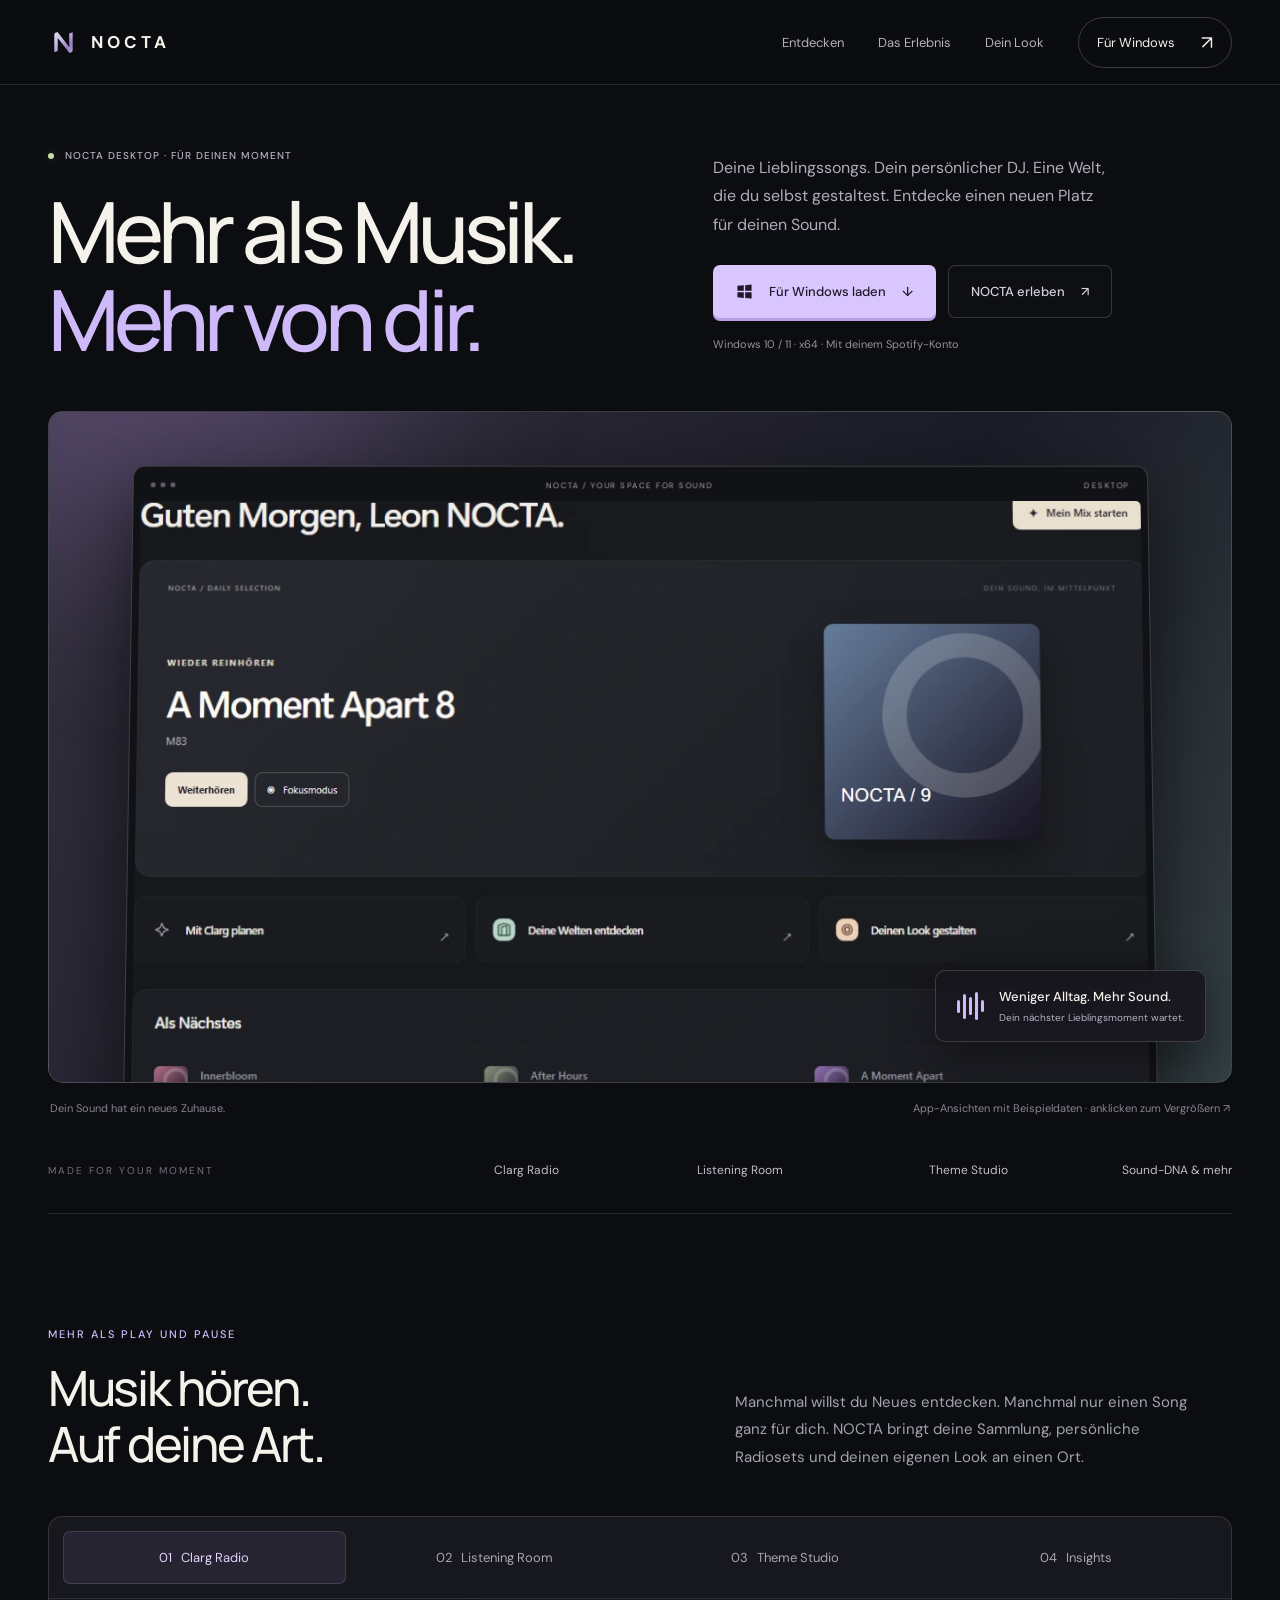
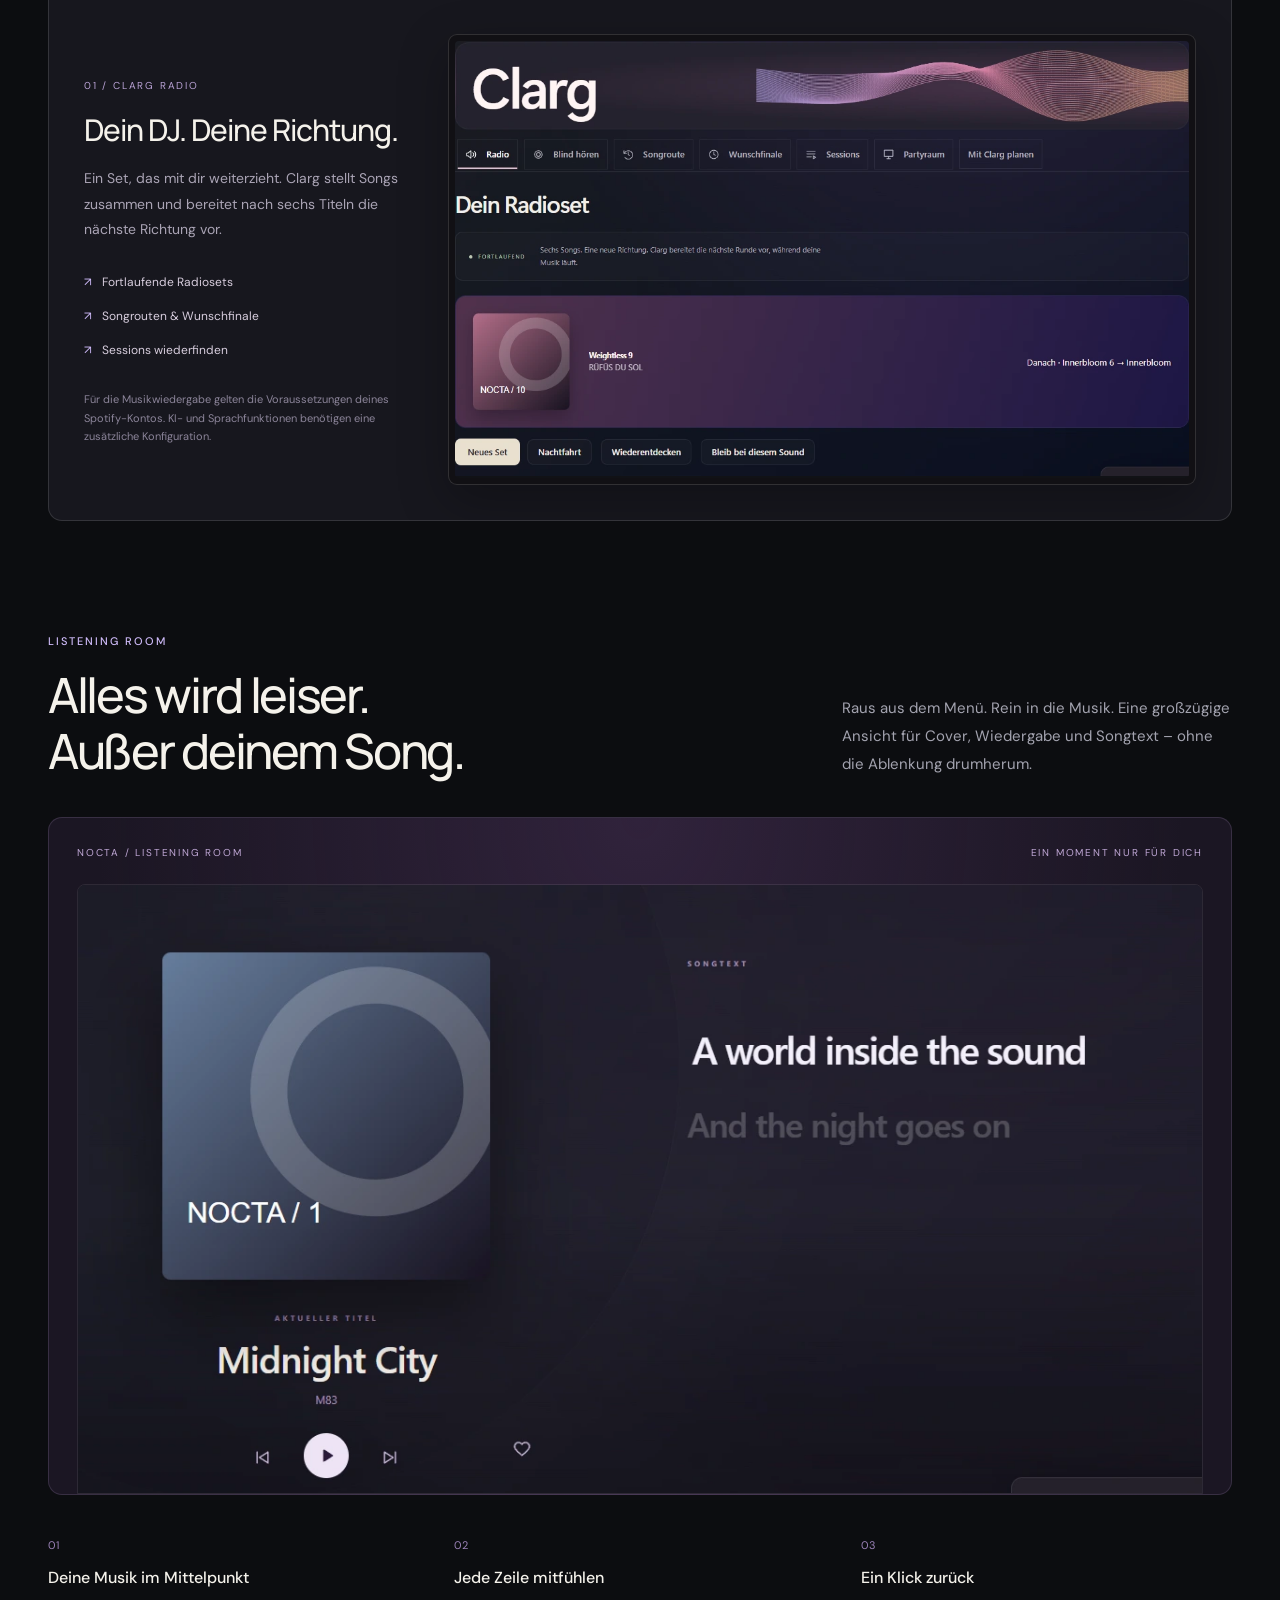
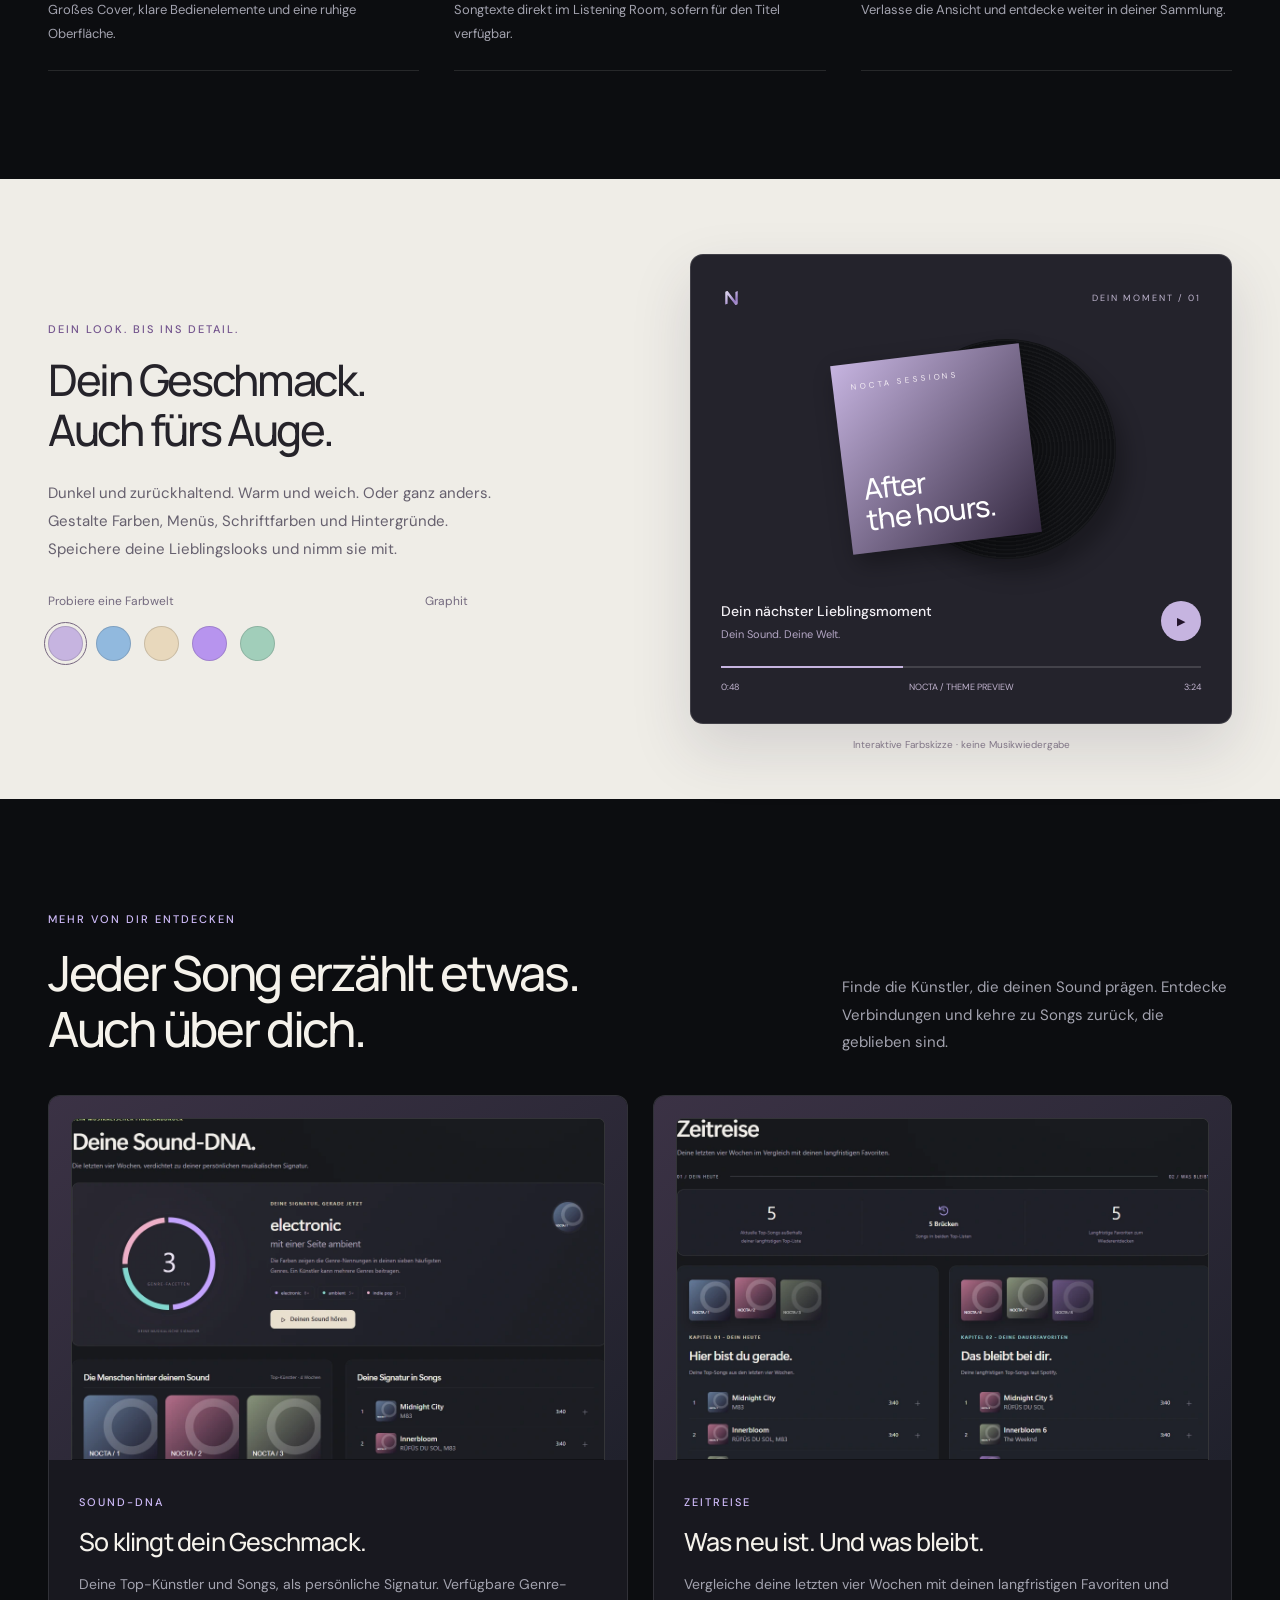
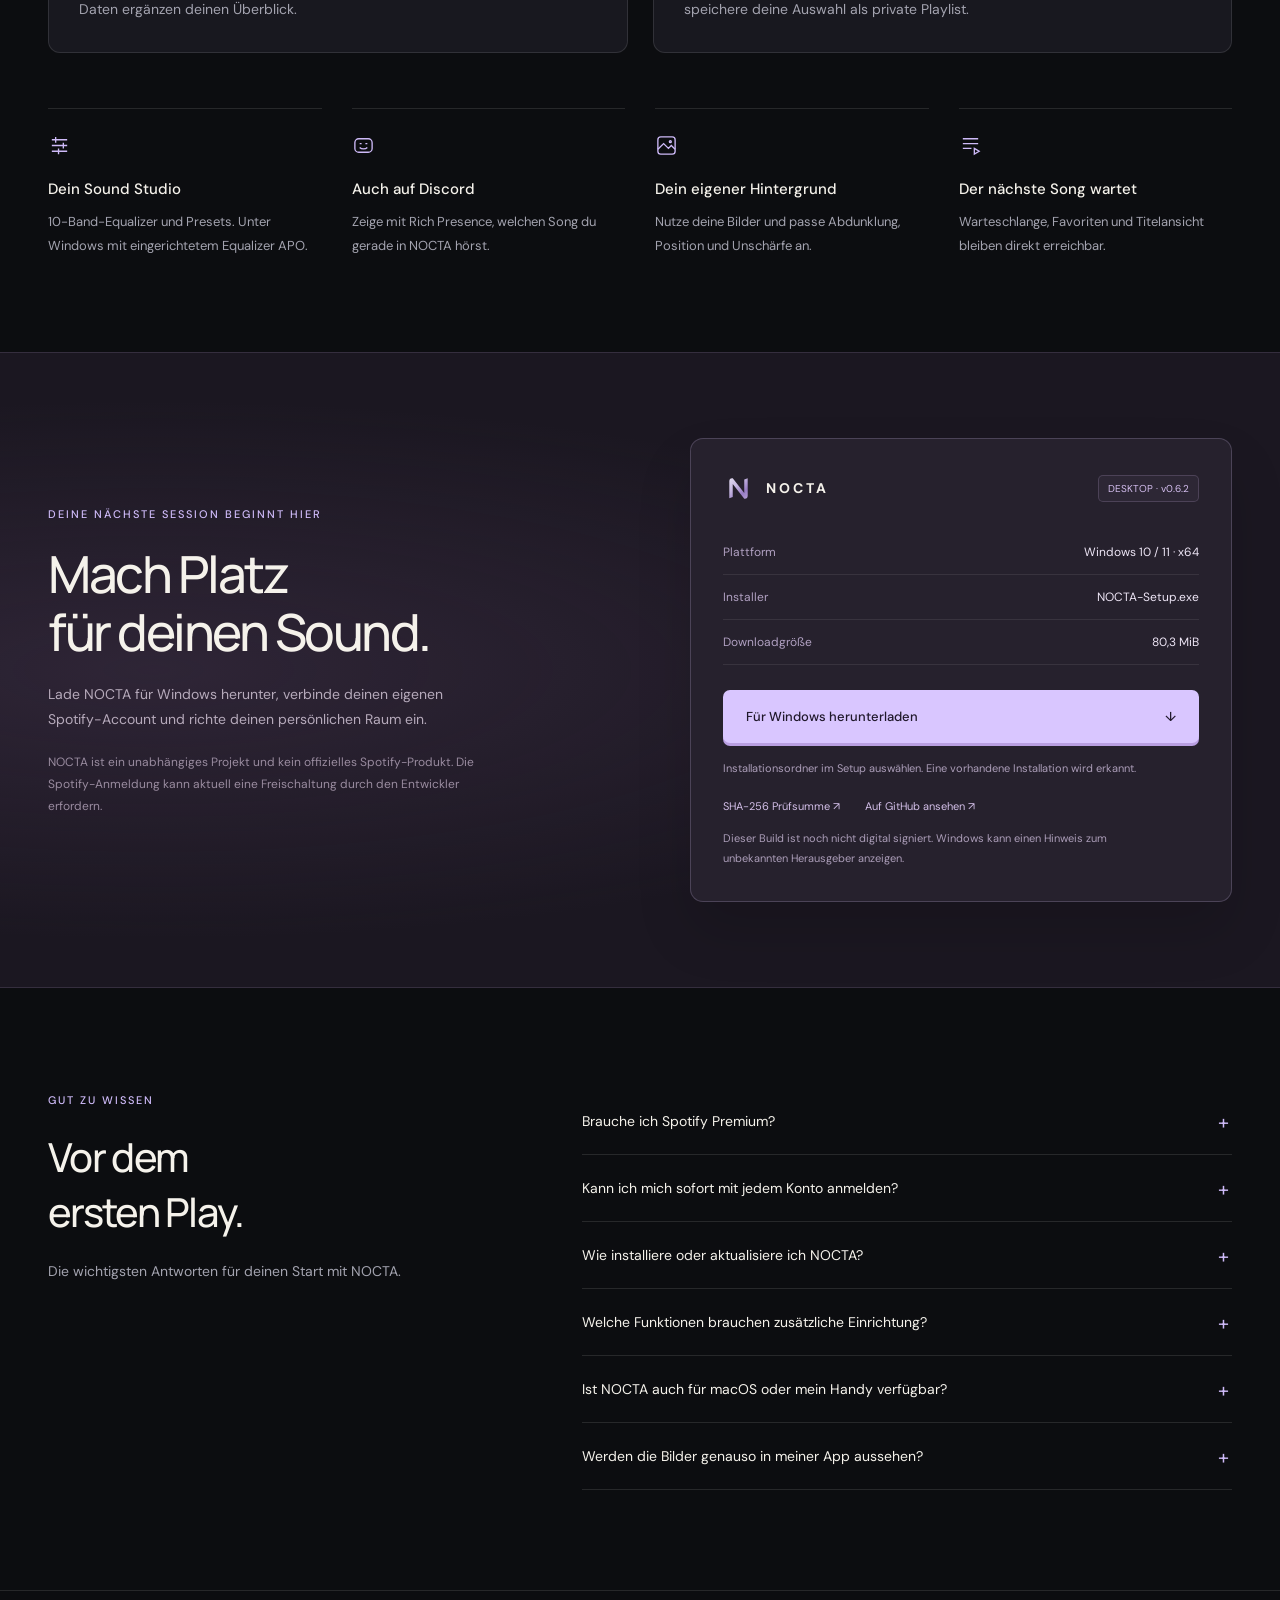
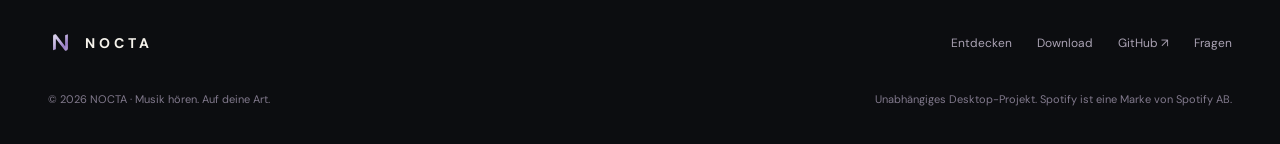
==== commit 27090642: "Redesign NOCTA website and fix typography and responsive product views" ====
--- a/docs/index.html
+++ b/docs/index.html
@@ -1,11 +1,11 @@
-<!doctype html><html lang="de"><head><meta charset="utf-8"><meta name="viewport" content="width=device-width,initial-scale=1"><meta name="theme-color" content="#101112"><title>NOCTA — Dein Sound. Dein Raum.</title><meta name="description" content="Dein persönlicher Raum für Musik. Entdecke NOCTA für Windows mit Clarg Radio, Listening Room, individuellen Themes und Spotify-Verbindung."><meta property="og:title" content="NOCTA — Dein Sound. Dein Raum."><meta property="og:description" content="Musik hören. Auf deine Art. Entdecke NOCTA für Windows."><link rel="canonical" href="https://tysoncca.github.io/nocta-downloads/"><meta property="og:type" content="website"><meta property="og:image" content="https://tysoncca.github.io/nocta-downloads/assets/home.webp"><link rel="icon" href="assets/logo.svg" type="image/svg+xml"><link rel="stylesheet" href="styles.css"><script src="app.js" defer></script></head>
+<!doctype html><html lang="de"><head><meta charset="utf-8"><meta name="viewport" content="width=device-width,initial-scale=1"><meta name="theme-color" content="#101112"><title>NOCTA — Dein Sound. Dein Raum.</title><meta name="description" content="Dein persönlicher Raum für Musik. Entdecke NOCTA für Windows mit Clarg Radio, Listening Room, individuellen Themes und Spotify-Verbindung."><meta property="og:title" content="NOCTA — Dein Sound. Dein Raum."><meta property="og:description" content="Musik hören. Auf deine Art. Entdecke NOCTA für Windows."><link rel="canonical" href="https://tysoncca.github.io/nocta-downloads/"><meta property="og:type" content="website"><meta property="og:image" content="https://tysoncca.github.io/nocta-downloads/assets/home-focus.webp"><link rel="icon" href="assets/logo.svg" type="image/svg+xml"><link rel="stylesheet" href="styles.css?v=2"><script src="app.js?v=2" defer></script></head>
 <body id="top"><header><nav class="wrap nav" aria-label="Hauptnavigation"><a class="brand" href="#top" aria-label="NOCTA Startseite"><img src="assets/logo.svg" alt="" width="30" height="36">NOCTA</a><div class="navlinks"><a href="#entdecken">Entdecken</a><a href="#listening">Das Erlebnis</a><a href="#dein-look">Dein Look</a><a class="nav-download" href="#download">Für Windows <span class="arrow" aria-hidden="true">↗</span></a></div></nav></header>
-<main><section class="hero wrap" aria-labelledby="hero-title"><div class="availability"><span class="dot"></span> Ein neuer Raum für deine Musik · Windows Desktop</div><h1 id="hero-title">Dein Sound.<br><em>Deine eigene Welt.</em></h1><p>Die Musik, die du liebst. Ein Player, der sich nach dir anfühlt.<br>Mit Clarg, deinem persönlichen DJ, und Raum für deinen Stil.</p><div class="hero-actions"><a class="btn primary" href="#download"><svg viewBox="0 0 24 24" fill="currentColor" aria-hidden="true"><path d="M2 4l9-1v8H2zm11-1l9-1v9h-9zM2 13h9v8l-9-1zm11 0h9v9l-9-1z"/></svg>NOCTA herunterladen<span aria-hidden="true">↓</span></a><a class="btn secondary" href="#entdecken">Die App entdecken <span aria-hidden="true">↘</span></a></div><span class="micro">Windows 10 / 11 · 64 Bit · Spotify-Konto erforderlich</span><div class="hero-frame reveal zoom" role="button" tabindex="0" data-title="NOCTA · Deine Startseite" aria-label="Startseite der App vergrößern"><div class="window-head"><span class="window-dots"><i></i><i></i><i></i></span><span>NOCTA / DESKTOP EXPERIENCE</span><span>01 — 06</span></div><img src="assets/home.webp" width="1440" height="1000" alt="NOCTA Startseite mit persönlicher Begrüßung, Musikempfehlung und nächster Warteschlange" fetchpriority="high"></div><div class="hero-caption"><span>Eine App. Dein ganz eigener Rhythmus.</span><span>App-Aufnahmen mit Beispieldaten · zum Vergrößern anklicken ↗</span></div></section>
+<main><section class="hero wrap" aria-labelledby="hero-title"><div class="hero-top"><div><div class="availability"><span class="dot"></span> NOCTA DESKTOP · FÜR DEINEN MOMENT</div><h1 id="hero-title">Mehr als Musik.<br><em>Mehr von dir.</em></h1></div><div class="hero-aside"><p>Deine Lieblingssongs. Dein persönlicher DJ. Eine Welt, die du selbst gestaltest. Entdecke einen neuen Platz für deinen Sound.</p><div class="hero-actions"><a class="btn primary" href="#download"><svg viewBox="0 0 24 24" fill="currentColor" aria-hidden="true"><path d="M2 4l9-1v8H2zm11-1l9-1v9h-9zM2 13h9v8l-9-1zm11 0h9v9l-9-1z"/></svg>Für Windows laden <span aria-hidden="true">↓</span></a><a class="btn secondary" href="#entdecken">NOCTA erleben <span aria-hidden="true">↗</span></a></div><span class="micro">Windows 10 / 11 · x64 · Mit deinem Spotify-Konto</span></div></div><div class="hero-showcase reveal"><div class="hero-frame zoom" role="button" tabindex="0" aria-label="NOCTA Startseite vergrößern" data-title="NOCTA · Dein persönlicher Musikraum"><div class="window-head"><span class="window-dots"><i></i><i></i><i></i></span><span>NOCTA / YOUR SPACE FOR SOUND</span><span>DESKTOP</span></div><img src="assets/home-focus.webp" alt="NOCTA Startseite mit persönlicher Begrüßung, Musikempfehlung und nächster Warteschlange" width="1440" height="1000" fetchpriority="high"></div><div class="hero-float" aria-hidden="true"><span class="equalizer"><i style="--h:13px;--d:-.4s"></i><i style="--h:25px;--d:-.8s"></i><i style="--h:18px;--d:-.2s"></i><i style="--h:28px;--d:-.6s"></i><i style="--h:12px;--d:-1s"></i></span><div><b>Weniger Alltag. Mehr Sound.</b><small>Dein nächster Lieblingsmoment wartet.</small></div></div></div><div class="hero-caption"><span>Dein Sound hat ein neues Zuhause.</span><span>App-Ansichten mit Beispieldaten · anklicken zum Vergrößern ↗</span></div></section>
 <div class="wrap chapter-nav"><span>MADE FOR YOUR MOMENT</span><a href="#entdecken">Clarg Radio</a><a href="#listening">Listening Room</a><a href="#dein-look">Theme Studio</a><a href="#mehr">Sound-DNA & mehr</a></div>
-<section id="entdecken" class="wrap"><div class="intro reveal"><div><span class="eyebrow">Mehr als Play und Pause</span><h2>Musik hören.<br>Auf deine Art.</h2></div><p>Manchmal willst du Neues entdecken. Manchmal nur einen Song ganz für dich. NOCTA bringt deine Sammlung, persönliche Radiosets und deinen eigenen Look an einen Ort.</p></div><div class="tour-shell reveal"><div class="tour-tabs" role="tablist" aria-label="App-Funktionen"><button class="tour-tab" id="tab-clarg" role="tab" aria-selected="true" aria-controls="tour-panel" data-view="clarg">01 &nbsp; Clarg Radio</button><button class="tour-tab" id="tab-room" role="tab" aria-selected="false" aria-controls="tour-panel" tabindex="-1" data-view="room">02 &nbsp; Listening Room</button><button class="tour-tab" id="tab-themes" role="tab" aria-selected="false" aria-controls="tour-panel" tabindex="-1" data-view="themes">03 &nbsp; Theme Studio</button><button class="tour-tab" id="tab-insights" role="tab" aria-selected="false" aria-controls="tour-panel" tabindex="-1" data-view="insights">04 &nbsp; Insights</button></div><div class="tour-body" role="tabpanel" id="tour-panel" aria-labelledby="tab-clarg"><div class="tour-copy"><span class="tour-number" id="tour-number">01 / CLARG RADIO</span><h3 id="tour-title">Dein DJ. Deine Richtung.</h3><p id="tour-description">Ein Set, das mit dir weiterzieht. Clarg stellt Songs zusammen und bereitet nach sechs Titeln die nächste Richtung vor.</p><ul id="tour-points"><li>Fortlaufende Radiosets</li><li>Songrouten & Wunschfinale</li><li>Sessions wiederfinden</li></ul><div class="tour-note">Für die Musikwiedergabe gelten die Voraussetzungen deines Spotify-Kontos. KI- und Sprachfunktionen benötigen eine zusätzliche Konfiguration.</div></div><div class="tour-screen zoom" role="button" tabindex="0" aria-label="Ausgewählte App-Ansicht vergrößern"><img id="tour-image" src="assets/clarg.webp" alt="Clarg mit Radio, Songroute, Wunschfinale und Session-Tabs" loading="lazy" width="1440" height="900"></div></div></div></section>
-<section class="wrap feature" id="listening"><div class="feature-heading reveal"><div><span class="eyebrow">Listening Room</span><h2 class="section-title">Alles wird leiser.<br>Außer deinem Song.</h2></div><p class="body-copy">Raus aus dem Menü. Rein in die Musik. Eine großzügige Ansicht für Cover, Wiedergabe und Songtext – ohne die Ablenkung drumherum.</p></div><div class="listening-stage reveal"><div class="stage-tag"><span>NOCTA / LISTENING ROOM</span><span>EIN MOMENT NUR FÜR DICH</span></div><div class="zoom" role="button" tabindex="0" aria-label="Listening Room vergrößern"><img src="assets/listening.webp" alt="Listening Room: Albumcover und Songtext in einer reduzierten Vollbildansicht" width="1440" height="900" loading="lazy"></div></div><div class="support-row"><div class="reveal"><small>01</small><h3>Deine Musik im Mittelpunkt</h3><p>Großes Cover, klare Bedienelemente und eine ruhige Oberfläche.</p></div><div class="reveal"><small>02</small><h3>Jede Zeile mitfühlen</h3><p>Songtexte direkt im Listening Room, sofern für den Titel verfügbar.</p></div><div class="reveal"><small>03</small><h3>Ein Klick zurück</h3><p>Verlasse die Ansicht und entdecke weiter in deiner Sammlung.</p></div></div></section>
-<section class="wrap personal" id="dein-look"><div class="reveal"><span class="eyebrow">Dein Look. Bis ins Detail.</span><h2 class="section-title">Passt sich an.<br>An niemanden außer dich.</h2><p class="body-copy">Dunkel und zurückhaltend. Warm und weich. Oder ganz anders. Gestalte Farben, Menüs, Schriftfarben und Hintergründe. Speichere deine Lieblingslooks und nimm sie mit.</p><div class="palette-label"><span>Probiere eine Farbwelt</span><span id="palette-name" aria-live="polite">Graphit</span></div><div class="swatches" aria-label="Theme-Vorschau"><button class="swatch" style="--swatch:#c6b4e0" aria-label="Graphit" aria-pressed="true" data-palette="graphit"></button><button class="swatch" style="--swatch:#91b9de" aria-label="Mitternacht" aria-pressed="false" data-palette="midnight"></button><button class="swatch" style="--swatch:#e8d8bc" aria-label="Papier" aria-pressed="false" data-palette="paper"></button><button class="swatch" style="--swatch:#b794ee" aria-label="Aurora" aria-pressed="false" data-palette="aurora"></button><button class="swatch" style="--swatch:#a1ceba" aria-label="Forest" aria-pressed="false" data-palette="forest"></button></div></div><div class="theme-demo reveal" aria-label="Illustrative Vorschau der Theme-Farben"><div class="demo-top"><img src="assets/logo.svg" alt=""><span>DEIN MOMENT / 01</span></div><div class="demo-art"><div class="demo-cover"><span>NOCTA SESSIONS</span><b>After<br>the hours.</b></div></div><div class="demo-track"><div><b>Dein nächster Lieblingsmoment</b><small>Dein Sound. Deine Welt.</small></div><span class="demo-play" aria-hidden="true">▶</span></div><div class="demo-progress"><i></i></div><div class="demo-bottom"><span>0:48</span><span>NOCTA / THEME PREVIEW</span><span>3:24</span></div><span class="demo-disclaimer">Interaktive Farbskizze · keine Musikwiedergabe</span></div></section>
-<section class="wrap" id="mehr"><div class="feature-heading reveal"><div><span class="eyebrow">Mehr von dir entdecken</span><h2 class="section-title">Deine Sammlung<br>hat noch mehr zu erzählen.</h2></div><p class="body-copy">Finde die Künstler, die deinen Sound prägen. Entdecke Verbindungen und kehre zu Songs zurück, die geblieben sind.</p></div><div class="details-grid"><article class="detail-block reveal"><div class="detail-image zoom" role="button" tabindex="0" aria-label="Sound-DNA vergrößern"><img src="assets/dna.webp" alt="Sound-DNA zeigt persönliche Top-Künstler, Genres und die musikalische Signatur" loading="lazy" width="1440" height="900"></div><div class="detail-text"><span class="eyebrow">Sound-DNA</span><h3>So klingt dein Geschmack.</h3><p>Deine Top-Künstler und Songs, als persönliche Signatur. Verfügbare Genre-Daten ergänzen deinen Überblick.</p></div></article><article class="detail-block reveal"><div class="detail-image zoom" role="button" tabindex="0" aria-label="Zeitreise vergrößern"><img src="assets/travel.webp" alt="Zeitreise vergleicht aktuelle Favoriten mit langfristigen Top-Songs" loading="lazy" width="1440" height="900"></div><div class="detail-text"><span class="eyebrow">Zeitreise</span><h3>Was neu ist. Und was bleibt.</h3><p>Vergleiche deine letzten vier Wochen mit deinen langfristigen Favoriten und speichere deine Auswahl als private Playlist.</p></div></article></div><div class="small-features"><article class="reveal"><svg viewBox="0 0 24 24" aria-hidden="true"><path d="M4 6h16M4 12h16M4 18h16M8 3v6m8 0v6m-5 0v6"/></svg><h3>Dein Sound Studio</h3><p>10-Band-Equalizer und Presets. Unter Windows mit eingerichtetem Equalizer APO.</p></article><article class="reveal"><svg viewBox="0 0 24 24" aria-hidden="true"><rect x="3" y="5" width="18" height="14" rx="4"/><path d="M8 10h2m4 0h2M8 14c2 2 6 2 8 0"/></svg><h3>Auch auf Discord</h3><p>Zeige mit Rich Presence, welchen Song du gerade in NOCTA hörst.</p></article><article class="reveal"><svg viewBox="0 0 24 24" aria-hidden="true"><rect x="3" y="3" width="18" height="18" rx="3"/><path d="M3 16l6-6 5 5 3-3 4 4"/><circle cx="16" cy="8" r="1"/></svg><h3>Dein eigener Hintergrund</h3><p>Nutze deine Bilder und passe Abdunklung, Position und Unschärfe an.</p></article><article class="reveal"><svg viewBox="0 0 24 24" aria-hidden="true"><path d="M4 5h16M4 10h16M4 15h9m3 0l5 3-5 3z"/></svg><h3>Der nächste Song wartet</h3><p>Warteschlange, Favoriten und Titelansicht bleiben direkt erreichbar.</p></article></div></section>
+<section id="entdecken" class="wrap"><div class="intro reveal"><div><span class="eyebrow">Mehr als Play und Pause</span><h2>Musik hören.<br>Auf deine Art.</h2></div><p>Manchmal willst du Neues entdecken. Manchmal nur einen Song ganz für dich. NOCTA bringt deine Sammlung, persönliche Radiosets und deinen eigenen Look an einen Ort.</p></div><div class="tour-shell reveal"><div class="tour-tabs" role="tablist" aria-label="App-Funktionen"><button class="tour-tab" id="tab-clarg" role="tab" aria-selected="true" aria-controls="tour-panel" data-view="clarg">01 &nbsp; Clarg Radio</button><button class="tour-tab" id="tab-room" role="tab" aria-selected="false" aria-controls="tour-panel" tabindex="-1" data-view="room">02 &nbsp; Listening Room</button><button class="tour-tab" id="tab-themes" role="tab" aria-selected="false" aria-controls="tour-panel" tabindex="-1" data-view="themes">03 &nbsp; Theme Studio</button><button class="tour-tab" id="tab-insights" role="tab" aria-selected="false" aria-controls="tour-panel" tabindex="-1" data-view="insights">04 &nbsp; Insights</button></div><div class="tour-body" role="tabpanel" id="tour-panel" aria-labelledby="tab-clarg"><div class="tour-copy"><span class="tour-number" id="tour-number">01 / CLARG RADIO</span><h3 id="tour-title">Dein DJ. Deine Richtung.</h3><p id="tour-description">Ein Set, das mit dir weiterzieht. Clarg stellt Songs zusammen und bereitet nach sechs Titeln die nächste Richtung vor.</p><ul id="tour-points"><li>Fortlaufende Radiosets</li><li>Songrouten & Wunschfinale</li><li>Sessions wiederfinden</li></ul><div class="tour-note">Für die Musikwiedergabe gelten die Voraussetzungen deines Spotify-Kontos. KI- und Sprachfunktionen benötigen eine zusätzliche Konfiguration.</div></div><div class="tour-screen zoom" role="button" tabindex="0" aria-label="Ausgewählte App-Ansicht vergrößern"><img id="tour-image" src="assets/clarg-focus.webp" alt="Clarg mit Radio, Songroute, Wunschfinale und Session-Tabs" loading="lazy" width="1440" height="900"></div></div></div></section>
+<section class="wrap feature" id="listening"><div class="feature-heading reveal"><div><span class="eyebrow">Listening Room</span><h2 class="section-title">Alles wird leiser.<br>Außer deinem Song.</h2></div><p class="body-copy">Raus aus dem Menü. Rein in die Musik. Eine großzügige Ansicht für Cover, Wiedergabe und Songtext – ohne die Ablenkung drumherum.</p></div><div class="listening-stage reveal"><div class="stage-tag"><span>NOCTA / LISTENING ROOM</span><span>EIN MOMENT NUR FÜR DICH</span></div><div class="zoom" role="button" tabindex="0" aria-label="Listening Room vergrößern"><img src="assets/listening-focus.webp" alt="Listening Room: Albumcover und Songtext in einer reduzierten Vollbildansicht" width="1440" height="900" loading="lazy"></div></div><div class="support-row"><div class="reveal"><small>01</small><h3>Deine Musik im Mittelpunkt</h3><p>Großes Cover, klare Bedienelemente und eine ruhige Oberfläche.</p></div><div class="reveal"><small>02</small><h3>Jede Zeile mitfühlen</h3><p>Songtexte direkt im Listening Room, sofern für den Titel verfügbar.</p></div><div class="reveal"><small>03</small><h3>Ein Klick zurück</h3><p>Verlasse die Ansicht und entdecke weiter in deiner Sammlung.</p></div></div></section>
+<section class="wrap personal" id="dein-look"><div class="reveal"><span class="eyebrow">Dein Look. Bis ins Detail.</span><h2 class="section-title">Dein Geschmack.<br>Auch fürs Auge.</h2><p class="body-copy">Dunkel und zurückhaltend. Warm und weich. Oder ganz anders. Gestalte Farben, Menüs, Schriftfarben und Hintergründe. Speichere deine Lieblingslooks und nimm sie mit.</p><div class="palette-label"><span>Probiere eine Farbwelt</span><span id="palette-name" aria-live="polite">Graphit</span></div><div class="swatches" aria-label="Theme-Vorschau"><button class="swatch" style="--swatch:#c6b4e0" aria-label="Graphit" aria-pressed="true" data-palette="graphit"></button><button class="swatch" style="--swatch:#91b9de" aria-label="Mitternacht" aria-pressed="false" data-palette="midnight"></button><button class="swatch" style="--swatch:#e8d8bc" aria-label="Papier" aria-pressed="false" data-palette="paper"></button><button class="swatch" style="--swatch:#b794ee" aria-label="Aurora" aria-pressed="false" data-palette="aurora"></button><button class="swatch" style="--swatch:#a1ceba" aria-label="Forest" aria-pressed="false" data-palette="forest"></button></div></div><div class="theme-demo reveal" aria-label="Illustrative Vorschau der Theme-Farben"><div class="demo-top"><img src="assets/logo.svg" alt=""><span>DEIN MOMENT / 01</span></div><div class="demo-art"><div class="demo-cover"><span>NOCTA SESSIONS</span><b>After<br>the hours.</b></div></div><div class="demo-track"><div><b>Dein nächster Lieblingsmoment</b><small>Dein Sound. Deine Welt.</small></div><span class="demo-play" aria-hidden="true">▶</span></div><div class="demo-progress"><i></i></div><div class="demo-bottom"><span>0:48</span><span>NOCTA / THEME PREVIEW</span><span>3:24</span></div><span class="demo-disclaimer">Interaktive Farbskizze · keine Musikwiedergabe</span></div></section>
+<section class="wrap" id="mehr"><div class="feature-heading reveal"><div><span class="eyebrow">Mehr von dir entdecken</span><h2 class="section-title">Jeder Song erzählt etwas.<br>Auch über dich.</h2></div><p class="body-copy">Finde die Künstler, die deinen Sound prägen. Entdecke Verbindungen und kehre zu Songs zurück, die geblieben sind.</p></div><div class="details-grid"><article class="detail-block reveal"><div class="detail-image zoom" role="button" tabindex="0" aria-label="Sound-DNA vergrößern"><img src="assets/dna-focus.webp" alt="Sound-DNA zeigt persönliche Top-Künstler, Genres und die musikalische Signatur" loading="lazy" width="1440" height="900"></div><div class="detail-text"><span class="eyebrow">Sound-DNA</span><h3>So klingt dein Geschmack.</h3><p>Deine Top-Künstler und Songs, als persönliche Signatur. Verfügbare Genre-Daten ergänzen deinen Überblick.</p></div></article><article class="detail-block reveal"><div class="detail-image zoom" role="button" tabindex="0" aria-label="Zeitreise vergrößern"><img src="assets/travel-focus.webp" alt="Zeitreise vergleicht aktuelle Favoriten mit langfristigen Top-Songs" loading="lazy" width="1440" height="900"></div><div class="detail-text"><span class="eyebrow">Zeitreise</span><h3>Was neu ist. Und was bleibt.</h3><p>Vergleiche deine letzten vier Wochen mit deinen langfristigen Favoriten und speichere deine Auswahl als private Playlist.</p></div></article></div><div class="small-features"><article class="reveal"><svg viewBox="0 0 24 24" aria-hidden="true"><path d="M4 6h16M4 12h16M4 18h16M8 3v6m8 0v6m-5 0v6"/></svg><h3>Dein Sound Studio</h3><p>10-Band-Equalizer und Presets. Unter Windows mit eingerichtetem Equalizer APO.</p></article><article class="reveal"><svg viewBox="0 0 24 24" aria-hidden="true"><rect x="3" y="5" width="18" height="14" rx="4"/><path d="M8 10h2m4 0h2M8 14c2 2 6 2 8 0"/></svg><h3>Auch auf Discord</h3><p>Zeige mit Rich Presence, welchen Song du gerade in NOCTA hörst.</p></article><article class="reveal"><svg viewBox="0 0 24 24" aria-hidden="true"><rect x="3" y="3" width="18" height="18" rx="3"/><path d="M3 16l6-6 5 5 3-3 4 4"/><circle cx="16" cy="8" r="1"/></svg><h3>Dein eigener Hintergrund</h3><p>Nutze deine Bilder und passe Abdunklung, Position und Unschärfe an.</p></article><article class="reveal"><svg viewBox="0 0 24 24" aria-hidden="true"><path d="M4 5h16M4 10h16M4 15h9m3 0l5 3-5 3z"/></svg><h3>Der nächste Song wartet</h3><p>Warteschlange, Favoriten und Titelansicht bleiben direkt erreichbar.</p></article></div></section>
 <section class="download-section" id="download"><div class="wrap download-inner"><div class="reveal"><span class="eyebrow">Deine nächste Session beginnt hier</span><h2>Mach Platz<br>für deinen Sound.</h2><p>Lade NOCTA für Windows herunter, verbinde deinen eigenen Spotify-Account und richte deinen persönlichen Raum ein.</p><p class="setup-note">NOCTA ist ein unabhängiges Projekt und kein offizielles Spotify-Produkt. Die Spotify-Anmeldung kann aktuell eine Freischaltung durch den Entwickler erfordern.</p></div><div class="download-card reveal"><div class="release-top"><div class="brand"><img src="assets/logo.svg" alt="">NOCTA</div><span class="release-badge">DESKTOP · v0.6.2</span></div><dl><div><dt>Plattform</dt><dd>Windows 10 / 11 · x64</dd></div><div><dt>Installer</dt><dd>NOCTA-Setup.exe</dd></div><div><dt>Downloadgröße</dt><dd>80,3 MiB</dd></div></dl><a class="btn primary" data-download href="https://github.com/TysonCCA/nocta-downloads/releases/download/v0.6.2/NOCTA-Setup.exe" download="NOCTA-Setup.exe"><span>Für Windows herunterladen</span><span aria-hidden="true">↓</span></a><p class="micro" id="download-feedback" role="status">Installationsordner im Setup auswählen. Eine vorhandene Installation wird erkannt.</p><div class="release-links"><a href="downloads/SHA256.txt" target="_blank" rel="noopener">SHA-256 Prüfsumme ↗</a><a href="https://github.com/TysonCCA/nocta-downloads" target="_blank" rel="noopener">Auf GitHub ansehen ↗</a></div><p class="micro">Dieser Build ist noch nicht digital signiert. Windows kann einen Hinweis zum unbekannten Herausgeber anzeigen.</p></div></div></section>
 <section class="wrap faq" id="fragen"><div class="reveal"><span class="eyebrow">Gut zu wissen</span><h2>Vor dem<br>ersten Play.</h2><p class="body-copy">Die wichtigsten Antworten für deinen Start mit NOCTA.</p></div><div class="reveal"><details><summary>Brauche ich Spotify Premium?</summary><p>Für die Wiedergabe im integrierten Spotify-Player ist Spotify Premium erforderlich. NOCTA verwendet deinen eigenen Spotify-Account. Die API-Freigabe des Projekts begrenzt derzeit, welche Konten sich anmelden können.</p></details><details><summary>Kann ich mich sofort mit jedem Konto anmelden?</summary><p>Noch nicht uneingeschränkt. Die Spotify-Integration befindet sich im Entwicklungsmodus. Dein Konto muss gegebenenfalls zuerst vom Entwickler freigeschaltet werden. Der Download allein garantiert deshalb noch keinen Spotify-Zugang.</p></details><details><summary>Wie installiere oder aktualisiere ich NOCTA?</summary><p>Lade die Setup-Datei herunter und öffne sie. Bei einer Neuinstallation wählst du deinen Installationsordner. Erkennt das Setup eine ältere NOCTA-Version, bietet es ein Update an. Bei gleicher oder neuerer Version kannst du die vorhandene App starten.</p></details><details><summary>Welche Funktionen brauchen zusätzliche Einrichtung?</summary><p>Die KI- und Sprachfunktionen von Clarg sowie KI-Bildbearbeitung benötigen eine passende Konfiguration und einen eigenen API-Zugang. Der Equalizer benötigt Equalizer APO am Windows-Ausgabegerät. Für Discord Rich Presence muss Discord Desktop laufen. Songtexte sind nicht für jeden Titel verfügbar.</p></details><details><summary>Ist NOCTA auch für macOS oder mein Handy verfügbar?</summary><p>Der angebotene Installer ist für Windows auf 64-Bit-PCs. Eine native Version für macOS, iOS oder Android wird hier derzeit nicht angeboten.</p></details><details><summary>Werden die Bilder genauso in meiner App aussehen?</summary><p>Die Screenshots zeigen die NOCTA-Oberfläche mit Beispieldaten. Deine Songs, Künstler, Statistiken und verfügbaren Inhalte hängen von deinem Spotify-Konto ab. Farben und Hintergründe kannst du selbst gestalten.</p></details></div></section></main>
-<footer><div class="wrap"><div class="footer-top"><a class="brand" href="#top"><img src="assets/logo.svg" alt="">NOCTA</a><div><a href="#entdecken">Entdecken</a><a href="#download">Download</a><a href="https://github.com/TysonCCA/nocta-downloads" target="_blank" rel="noopener">GitHub ↗</a><a href="#fragen">Fragen</a></div></div><div class="footer-bottom"><span>© 2026 NOCTA · Musik hören. Auf deine Art.</span><span>Unabhängiges Desktop-Projekt. Spotify ist eine Marke von Spotify AB.</span></div></div></footer><dialog id="image-dialog" class="lightbox" aria-labelledby="image-title"><header><span id="image-title">App-Vorschau</span><button aria-label="Bild schließen">×</button></header><img src="assets/home.webp" alt="App-Vorschau"></dialog></body></html>
+<footer><div class="wrap"><div class="footer-top"><a class="brand" href="#top"><img src="assets/logo.svg" alt="">NOCTA</a><div><a href="#entdecken">Entdecken</a><a href="#download">Download</a><a href="https://github.com/TysonCCA/nocta-downloads" target="_blank" rel="noopener">GitHub ↗</a><a href="#fragen">Fragen</a></div></div><div class="footer-bottom"><span>© 2026 NOCTA · Musik hören. Auf deine Art.</span><span>Unabhängiges Desktop-Projekt. Spotify ist eine Marke von Spotify AB.</span></div></div></footer><dialog id="image-dialog" class="lightbox" aria-labelledby="image-title"><header><span id="image-title">App-Vorschau</span><button aria-label="Bild schließen">×</button></header><img src="assets/home-focus.webp" alt="App-Vorschau"></dialog></body></html>
--- a/docs/styles.css
+++ b/docs/styles.css
@@ -1,70 +1,15 @@
-@font-face {
-  font-family: 'DM Sans';
-  font-style: normal;
-  font-weight: 400;
-  font-display: swap;
-  src: url(assets/fonts/font-0.ttf) format('truetype');
-}
-@font-face {
-  font-family: 'DM Sans';
-  font-style: normal;
-  font-weight: 500;
-  font-display: swap;
-  src: url(assets/fonts/font-1.ttf) format('truetype');
-}
-@font-face {
-  font-family: 'DM Sans';
-  font-style: normal;
-  font-weight: 600;
-  font-display: swap;
-  src: url(assets/fonts/font-2.ttf) format('truetype');
-}
-@font-face {
-  font-family: 'DM Sans';
-  font-style: normal;
-  font-weight: 700;
-  font-display: swap;
-  src: url(assets/fonts/font-3.ttf) format('truetype');
-}
-@font-face {
-  font-family: 'Manrope';
-  font-style: normal;
-  font-weight: 400;
-  font-display: swap;
-  src: url(assets/fonts/font-4.ttf) format('truetype');
-}
-@font-face {
-  font-family: 'Manrope';
-  font-style: normal;
-  font-weight: 500;
-  font-display: swap;
-  src: url(assets/fonts/font-5.ttf) format('truetype');
-}
-@font-face {
-  font-family: 'Manrope';
-  font-style: normal;
-  font-weight: 600;
-  font-display: swap;
-  src: url(assets/fonts/font-6.ttf) format('truetype');
-}
-@font-face {
-  font-family: 'Manrope';
-  font-style: normal;
-  font-weight: 700;
-  font-display: swap;
-  src: url(assets/fonts/font-7.ttf) format('truetype');
-}
-@font-face {
-  font-family: 'Manrope';
-  font-style: normal;
-  font-weight: 800;
-  font-display: swap;
-  src: url(assets/fonts/font-8.ttf) format('truetype');
-}
-500;600;700&family=Manrope:wght@400;500;600;700;800&display=swap');
-:root{color-scheme:dark;--bg:#101112;--panel:#1a1b1e;--ink:#f1eee8;--muted:#99999f;--line:#ffffff16;--accent:#c6b4e0;--warm:#e9ddc9;font-family:'DM Sans',sans-serif}*{box-sizing:border-box}html{scroll-behavior:smooth;scroll-padding-top:110px}body{margin:0;background:var(--bg);color:var(--ink);-webkit-font-smoothing:antialiased}body::before{content:'';position:absolute;top:0;left:0;right:0;height:930px;pointer-events:none;background:radial-gradient(ellipse at 50% 40%,#30263765,transparent 65%)}a{color:inherit;text-decoration:none}button{font:inherit;cursor:pointer}button,a{-webkit-tap-highlight-color:transparent}button:focus-visible,a:focus-visible,summary:focus-visible{outline:2px solid var(--accent);outline-offset:6px}img{display:block;max-width:100%}button{color:inherit}button:disabled{cursor:wait}.wrap{width:min(1240px,calc(100% - 96px));margin:auto}header{position:sticky;top:0;z-index:30;background:#101112dc;backdrop-filter:blur(20px);border-bottom:1px solid var(--line)}.nav{height:86px;display:flex;align-items:center;justify-content:space-between}.brand{display:flex;align-items:center;gap:13px;font-size:17px;font-weight:800;letter-spacing:5px}.brand img{width:30px;height:36px;object-fit:contain}.navlinks{display:flex;align-items:center;gap:36px;color:#bcbcc1;font-size:13px}.navlinks>a:not(.nav-download):hover{color:white}.nav-download{display:flex;align-items:center;gap:14px;border:1px solid #ffffff25;border-radius:7px;padding:12px 18px;color:var(--ink)}.nav-download:hover{background:#ffffff0d}.arrow{font-size:19px;font-weight:400}.eyebrow{text-transform:uppercase;letter-spacing:2.5px;font-size:10px;font-weight:600;color:var(--accent)}.hero{text-align:center;padding:74px 0 0;position:relative}.availability{display:inline-flex;align-items:center;gap:10px;color:#bbb9c0;font-size:11px;letter-spacing:.3px}.dot{width:5px;height:5px;border-radius:50%;background:#c7d9bd;box-shadow:0 0 12px #c7d9bd55}.hero h1{font:500 clamp(60px,6.8vw,100px)/1.04 'Manrope',sans-serif;letter-spacing:-6px;margin:27px 0 24px}.hero h1 em{font-style:normal;background:linear-gradient(110deg,#dfd2e7,#ba9ed5 70%,#edcfba);background-clip:text;color:transparent}.hero p{font-size:16px;line-height:1.8;color:#aaa8b0;max-width:540px;margin:0 auto}.hero-actions{display:flex;justify-content:center;gap:14px;align-items:center;margin:30px 0 14px}.btn{display:inline-flex;align-items:center;justify-content:center;gap:18px;padding:16px 23px;border:1px solid transparent;border-radius:7px;font-size:13px;font-weight:600;transition:transform .25s,background .25s,box-shadow .25s}.btn:hover{transform:translateY(-2px)}.primary{background:var(--warm);color:#242126;box-shadow:0 4px 24px #e9ddc910}.primary:hover{background:#f7ebd9;box-shadow:0 8px 30px #e9ddc924}.secondary{background:transparent;border-color:#ffffff22;color:var(--ink)}.secondary:hover{background:#ffffff08}.btn svg{width:17px;height:17px}.micro{color:#79777f;font-size:10px;letter-spacing:.3px}.hero-frame{margin:56px auto 0;max-width:1140px;position:relative;text-align:left;padding:8px;border-radius:13px;background:linear-gradient(145deg,#ffffff22,#ffffff06);box-shadow:0 38px 100px #0008}.hero-frame::after{content:'';position:absolute;inset:30% 6% -40px;background:#a687cb16;filter:blur(60px);z-index:-1}.window-head{display:flex;align-items:center;justify-content:space-between;height:35px;padding:0 12px 6px;color:#737078;font-size:9px;letter-spacing:1.4px}.window-dots{display:flex;gap:5px}.window-dots i{height:5px;width:5px;border-radius:50%;background:#ffffff25}.hero-frame img{border-radius:6px;width:100%;aspect-ratio:1.6;object-fit:cover;object-position:top}.caption{display:flex;justify-content:space-between;color:#77747d;font-size:10px;margin:17px 4px 0}.hero-caption{width:min(1120px,100%);margin:18px auto 0;display:flex;justify-content:space-between;color:#78767f;font-size:10px}.chapter-nav{border-bottom:1px solid var(--line);padding:45px 0 30px;display:flex;align-items:center;justify-content:space-between;gap:20px;color:#a6a3ad;font-size:12px}.chapter-nav span{color:#65616d;font-size:10px;letter-spacing:2px}.chapter-nav a{transition:color .2s}.chapter-nav a:hover{color:var(--ink)}section{position:relative}.intro{padding:112px 0 65px;display:grid;grid-template-columns:1fr 1fr;gap:80px;align-items:end}.intro h2,.section-title{font:500 clamp(32px,4vw,53px)/1.15 'Manrope',sans-serif;letter-spacing:-2px;margin:20px 0 0}.intro p,.body-copy{font-size:14px;line-height:1.9;color:var(--muted);margin:0;max-width:470px}.tour-shell{border:1px solid var(--line);border-radius:12px;overflow:hidden;background:#151619}.tour-tabs{display:flex;gap:0;padding:0 28px;border-bottom:1px solid var(--line);overflow-x:auto}.tour-tab{padding:23px 25px;background:none;border:0;border-bottom:2px solid transparent;color:#85838c;font-size:12px;white-space:nowrap;transition:color .25s}.tour-tab:first-child{padding-left:0}.tour-tab[aria-selected=true]{color:var(--ink);border-bottom-color:var(--accent)}.tour-body{display:grid;grid-template-columns:300px 1fr;gap:30px;padding:36px 0 36px 36px;align-items:center;min-height:430px}.tour-copy{padding-right:14px}.tour-number{font-size:10px;letter-spacing:2px;color:#776a88}.tour-copy h3{font:500 31px/1.2 'Manrope';letter-spacing:-1.2px;margin:17px 0}.tour-copy p{font-size:13px;color:var(--muted);line-height:1.85}.tour-copy ul{list-style:none;padding:0;margin:25px 0;font-size:11px;color:#c8c2cf}.tour-copy li{padding:9px 0;border-bottom:1px solid var(--line)}.tour-copy li::before{content:'↗';margin-right:10px;color:var(--accent)}.tour-screen{margin:0 -45px 0 0;padding:7px;border:1px solid #ffffff20;border-radius:8px;background:#222027;box-shadow:-12px 20px 50px #0004;transform:perspective(1500px) rotateY(-5deg)}.tour-screen img{width:100%;border-radius:4px;aspect-ratio:1.6;object-fit:cover;object-position:top}.tour-note{font-size:9px;color:#6f6c76;line-height:1.7}.feature{padding:125px 0 0}.feature-heading{display:flex;justify-content:space-between;gap:60px;align-items:end;margin-bottom:42px}.feature-heading .body-copy{max-width:360px}.listening-stage{position:relative;background:radial-gradient(ellipse at 50% 40%,#38253f70,transparent 70%),#16141c;border:1px solid #b49ac52b;border-radius:12px;padding:48px 65px 0;overflow:hidden}.listening-stage>img{width:100%;border:1px solid #ffffff15;border-radius:8px 8px 0 0;box-shadow:0 -10px 80px #c9a7dc0a}.stage-tag{display:flex;align-items:center;justify-content:space-between;font-size:9px;letter-spacing:2px;color:#ac98bc;margin-bottom:30px}.support-row{display:grid;grid-template-columns:repeat(3,1fr);gap:40px;margin-top:28px}.support-row>div{padding:12px 0 22px;border-bottom:1px solid var(--line)}.support-row small{color:#6e637a;font-size:10px}.support-row h3{font-size:14px;font-weight:500;margin:14px 0 9px}.support-row p{font-size:12px;color:var(--muted);line-height:1.8;margin:0}.personal{padding:120px 0;display:grid;grid-template-columns:1fr 1.1fr;gap:95px;align-items:center}.personal h2{margin-bottom:24px}.palette-label{font-size:10px;color:#8f8997;display:flex;justify-content:space-between;margin:30px 0 15px}.swatches{display:flex;gap:12px}.swatch{border:1px solid #ffffff26;background:var(--swatch);width:36px;height:36px;border-radius:50%;position:relative;transition:transform .2s}.swatch:hover{transform:scale(1.12)}.swatch[aria-pressed=true]::after{content:'';position:absolute;inset:-5px;border:1px solid var(--swatch);border-radius:50%}.theme-demo{--demo-bg:#222128;--demo-accent:#c6b4e0;position:relative;padding:32px;background:var(--demo-bg);border:1px solid #ffffff20;border-radius:12px;transition:background .5s;box-shadow:0 25px 65px #0005}.demo-top{display:flex;justify-content:space-between;font-size:9px;color:#a29baa;letter-spacing:2px}.demo-top img{width:21px;height:24px;object-fit:contain}.demo-art{height:235px;position:relative;display:grid;place-items:center;margin:18px 0}.demo-art::before{content:'';position:absolute;width:220px;height:220px;border-radius:50%;background:repeating-radial-gradient(circle,#ffffff0a 0 1px,transparent 2px 5px),#101114;box-shadow:16px 16px 50px #0006;transform:translateX(40px)}.demo-cover{height:190px;width:190px;background:linear-gradient(135deg,var(--demo-accent),#33283f);transform:translateX(-22px) rotate(-7deg);box-shadow:10px 12px 25px #0005;display:flex;flex-direction:column;justify-content:space-between;padding:18px;transition:background .5s}.demo-cover span{font-size:8px;letter-spacing:3px;color:#f4edf4}.demo-cover b{font:500 28px/1 'Manrope';letter-spacing:-1px;color:#fff}.demo-track{display:flex;align-items:center;justify-content:space-between;padding:15px 0}.demo-track b{display:block;font-size:14px}.demo-track small{display:block;color:#9d96a6;font-size:10px;margin-top:6px}.demo-play{display:grid;place-items:center;border-radius:50%;background:var(--demo-accent);height:39px;width:39px;color:#19131e;font-size:11px;transition:background .5s}.demo-progress{height:2px;background:#ffffff19;margin:5px 0 14px}.demo-progress i{display:block;width:38%;height:2px;background:var(--demo-accent)}.demo-bottom{font-size:8px;display:flex;justify-content:space-between;color:#938c9c}.demo-disclaimer{text-align:center;color:#6d6675;font-size:9px;position:absolute;bottom:-26px;left:0;right:0}.details-grid{display:grid;grid-template-columns:1fr 1fr;gap:24px}.detail-block{background:#17181a;border:1px solid var(--line);border-radius:10px;overflow:hidden}.detail-block img{aspect-ratio:1.65;object-fit:cover;object-position:top;width:100%;opacity:.9;transition:opacity .3s,transform .6s}.detail-block:hover img{opacity:1;transform:scale(1.015)}.detail-image{overflow:hidden;border-bottom:1px solid var(--line)}.detail-text{padding:30px}.detail-text h3{font:500 23px 'Manrope';letter-spacing:-.7px;margin:10px 0}.detail-text p{font-size:13px;color:var(--muted);line-height:1.8;margin:0}.small-features{display:grid;grid-template-columns:repeat(4,1fr);gap:30px;padding:65px 0 110px}.small-features svg{width:22px;height:22px;stroke:var(--accent);fill:none;stroke-width:1.4}.small-features h3{font-size:13px;font-weight:500;margin:20px 0 12px}.small-features p{font-size:12px;line-height:1.8;color:var(--muted);margin:0}.download-section{border-top:1px solid var(--line);border-bottom:1px solid var(--line);background:radial-gradient(ellipse at 20% 40%,#352a3e65,transparent 65%),#141416;padding:85px 0}.download-inner{display:grid;grid-template-columns:1fr 1fr;gap:100px;align-items:center}.download-inner h2{font:500 clamp(38px,4vw,58px)/1.12 'Manrope';letter-spacing:-2.5px;margin:20px 0}.download-inner p{font-size:13px;color:#a49eac;line-height:1.8;max-width:390px}.download-card{border:1px solid #ffffff1b;border-radius:12px;padding:30px;background:#1d1c21}.release-top{display:flex;justify-content:space-between;align-items:center}.release-top .brand{font-size:13px;letter-spacing:3px}.release-top .brand img{width:25px}.release-badge{font-size:9px;border:1px solid #c5b0df33;color:#c5b0df;padding:5px 8px;border-radius:4px}.download-card dl{margin:26px 0;font-size:11px}.download-card dl div{display:flex;justify-content:space-between;padding:12px 0;border-bottom:1px solid var(--line)}dt{color:#8f8a98}dd{margin:0;color:#d4cedb}.download-card .btn{width:100%;justify-content:space-between}.download-card .micro{line-height:1.8;margin:13px 0 0}.release-links{display:flex;gap:22px;margin-top:18px;font-size:10px;color:#aba0b7}.release-links a:hover{color:white}.setup-note{font-size:10px;color:#8b818f;line-height:1.7;margin-top:18px}.faq{padding:100px 0;display:grid;grid-template-columns:.7fr 1fr;gap:100px}.faq h2{font:500 36px/1.2 'Manrope';letter-spacing:-1.5px;margin:20px 0}details{border-bottom:1px solid var(--line)}summary{font-size:13px;padding:23px 26px 23px 0;cursor:pointer;list-style:none;position:relative}summary::-webkit-details-marker{display:none}summary::after{content:'+';position:absolute;right:4px;color:#a99bb8;font-size:18px;top:19px}details[open] summary::after{content:'−'}details p{font-size:12px;color:var(--muted);line-height:1.85;margin:0 30px 25px 0}footer{border-top:1px solid var(--line);padding:33px 0 30px}.footer-top{display:flex;justify-content:space-between;align-items:center}.footer-top .brand{font-size:12px;letter-spacing:3px}.footer-top .brand img{width:22px}.footer-top div:last-child{display:flex;gap:25px;font-size:10px;color:#9b929f}.footer-bottom{display:flex;justify-content:space-between;gap:30px;font-size:9px;color:#69636f;margin-top:25px;line-height:1.8}.reveal{opacity:1;transform:none}.motion .reveal{opacity:0;transform:translateY(24px);transition:opacity .8s,transform .8s}.motion .reveal.in{opacity:1;transform:none}.mobile-toggle{display:none}.lightbox{background:#111113;color:var(--ink);border:1px solid #ffffff25;border-radius:12px;padding:18px;width:min(1360px,94vw);max-height:94vh}.lightbox::backdrop{background:#000d;backdrop-filter:blur(12px)}.lightbox header{position:static;background:none;display:flex;justify-content:space-between;padding:0 0 16px;border:0;font-size:12px}.lightbox button{border:1px solid var(--line);border-radius:50%;width:30px;height:30px;background:none}.lightbox img{width:100%;max-height:78vh;object-fit:contain}.zoom{cursor:zoom-in}.preview-label{font-size:9px;color:#716a79;margin-top:13px}.image-hint{color:#9b8ba8;font-size:9px;letter-spacing:1px}.no-js-note{padding:15px;color:var(--muted)}
-img{height:auto}.hero-frame img{height:auto}.tour-screen img{height:auto}.detail-block img{height:auto}
-@media(min-width:1600px){.hero h1{font-size:104px}.hero{padding-top:88px}}
-@media(max-width:1050px){.wrap{width:calc(100% - 56px)}.hero h1{letter-spacing:-4px}.tour-body{grid-template-columns:240px 1fr;padding-left:25px;gap:15px}.tour-tab{padding:20px}.personal{gap:45px}.download-inner{gap:50px}.faq{gap:50px}.intro{gap:45px}.listening-stage{padding:30px 30px 0}.chapter-nav span{display:none}.small-features{gap:20px}}
-@media(max-width:720px){.wrap{width:calc(100% - 40px)}.nav{height:72px}.brand{font-size:14px;letter-spacing:4px}.navlinks{gap:15px}.navlinks>a:not(.nav-download){display:none}.nav-download{padding:10px 13px;font-size:11px}.hero{padding-top:48px}.hero h1{font-size:54px;letter-spacing:-3.2px;line-height:1.08}.hero p{font-size:14px;padding:0 4px}.hero-actions{gap:9px}.btn{padding:14px 17px;font-size:11px;gap:12px}.hero-frame{margin-top:38px;padding:5px;border-radius:9px}.window-head{height:25px;font-size:7px}.hero-frame img{aspect-ratio:1.28;object-fit:cover;object-position:left top}.hero-caption{font-size:8px;gap:15px;line-height:1.5}.chapter-nav{padding:28px 0;gap:15px;font-size:10px;overflow:auto;white-space:nowrap}.intro{padding:70px 0 32px;grid-template-columns:1fr;gap:23px}.intro h2,.section-title{font-size:35px;letter-spacing:-1.6px}.intro p,.body-copy{font-size:13px}.tour-tabs{padding:0 18px}.tour-tab{padding:18px 19px;font-size:11px}.tour-body{display:flex;flex-direction:column;align-items:stretch;padding:26px 22px;gap:15px;min-height:0}.tour-copy{padding:0}.tour-copy h3{font-size:27px;margin:12px 0}.tour-copy ul{display:flex;flex-wrap:wrap;gap:12px;margin:15px 0}.tour-copy li{border:0;padding:0;font-size:10px}.tour-note{font-size:8px}.tour-screen{transform:none;margin:0}.feature{padding-top:70px}.feature-heading{display:block;margin-bottom:27px}.feature-heading .body-copy{margin-top:23px}.listening-stage{padding:20px 14px 0}.stage-tag{font-size:7px;letter-spacing:1px;margin-bottom:20px}.support-row{grid-template-columns:1fr;gap:8px;margin-top:18px}.support-row>div{padding:12px 0 16px}.support-row h3{margin:8px 0}.personal{padding:70px 0 90px;grid-template-columns:1fr;gap:40px}.personal h2{margin-bottom:20px}.theme-demo{padding:25px}.demo-art{height:220px}.details-grid{grid-template-columns:1fr;gap:20px}.detail-text{padding:24px}.small-features{grid-template-columns:1fr 1fr;padding:45px 0 65px;gap:33px 24px}.small-features h3{margin:14px 0 8px}.small-features p{font-size:11px}.download-section{padding:60px 0}.download-inner{grid-template-columns:1fr;gap:30px}.download-inner h2{font-size:43px}.download-card{padding:24px}.faq{padding:65px 0;grid-template-columns:1fr;gap:20px}.faq h2{font-size:32px}.footer-top{gap:20px;align-items:start}.footer-top div:last-child{gap:13px;flex-wrap:wrap;justify-content:end}.footer-bottom{flex-direction:column;gap:10px}.caption{font-size:8px}.preview-label{font-size:8px}}
+@font-face{font-family:DM;src:url('assets/fonts/font-0.ttf') format('truetype');font-weight:400;font-display:swap}
+@font-face{font-family:DM;src:url('assets/fonts/font-1.ttf') format('truetype');font-weight:500;font-display:swap}
+@font-face{font-family:DM;src:url('assets/fonts/font-3.ttf') format('truetype');font-weight:700;font-display:swap}
+@font-face{font-family:Manrope;src:url('assets/fonts/font-5.ttf') format('truetype');font-weight:500;font-display:swap}
+@font-face{font-family:Manrope;src:url('assets/fonts/font-7.ttf') format('truetype');font-weight:700;font-display:swap}
+:root{font-family:DM,Arial,sans-serif;color-scheme:dark;--bg:#0c0d10;--ink:#f5f2eb;--muted:#a3a3af;--line:#ffffff1c;--accent:#cebaf8;--paper:#efede7;--warm:#d9c6ff}
+*{box-sizing:border-box}html{scroll-behavior:smooth;scroll-padding-top:110px}body{margin:0;background:var(--bg);color:var(--ink);-webkit-font-smoothing:antialiased}h1,h2,h3,p{margin-top:0}h1,h2,h3{font-family:Manrope,Arial,sans-serif;font-weight:500}button,a{-webkit-tap-highlight-color:transparent}button{font:inherit;color:inherit;cursor:pointer}a{color:inherit;text-decoration:none}img{display:block;width:100%;max-width:100%;height:auto}svg{display:block}button,a,summary{touch-action:manipulation}button:focus-visible,a:focus-visible,summary:focus-visible,[role=button]:focus-visible{outline:2px solid var(--accent);outline-offset:6px}.wrap{width:min(1320px,calc(100% - 96px));margin-inline:auto}body>header{position:sticky;top:0;z-index:50;background:#0c0d10df;backdrop-filter:blur(24px);border-bottom:1px solid var(--line)}.nav{height:84px;display:flex;justify-content:space-between;align-items:center}.brand{display:inline-flex;align-items:center;gap:12px;font-size:17px;font-weight:700;letter-spacing:4px}.brand img{width:31px;height:34px;object-fit:contain}.navlinks{display:flex;align-items:center;gap:34px;font-size:13px;color:#b4b2bc}.navlinks>a{transition:color .2s}.navlinks>a:hover{color:#fff}.nav-download{border:1px solid #ffffff32;padding:12px 18px;border-radius:30px;display:flex;align-items:center;gap:26px;color:var(--ink)}.nav-download:hover{background:#ffffff0b}.arrow{font-size:19px}.eyebrow,.availability{font-size:11px;letter-spacing:2px;text-transform:uppercase;font-weight:500}.eyebrow{color:var(--accent)}.dot{display:inline-block;height:6px;width:6px;border-radius:50%;background:#c3dfa4;box-shadow:0 0 15px #c3dfa455}.hero{position:relative;padding:64px 0 0}.hero-top{display:grid;grid-template-columns:1.05fr .95fr;gap:50px;align-items:end;margin-bottom:48px}.availability{display:flex;align-items:center;gap:11px;color:#b6b1c2;letter-spacing:1px;font-size:10px;margin-bottom:25px}.hero h1{font-size:clamp(60px,6.6vw,97px);line-height:1.04;letter-spacing:-5.3px;margin:0}.hero h1 em{font-style:normal;color:var(--accent)}.hero-aside{padding:0 0 9px 20px}.hero-aside>p{color:#b0aebc;font-size:16px;line-height:1.8;max-width:400px;margin:0 0 25px}.hero-actions{display:flex;align-items:center;gap:12px}.btn{display:inline-flex;justify-content:center;align-items:center;gap:16px;border:1px solid transparent;border-radius:7px;font-size:13px;font-weight:500;padding:17px 22px;min-height:52px;transition:background .25s,transform .25s,box-shadow .25s}.btn:hover{transform:translateY(-2px)}.btn svg{width:17px;height:17px}.primary{background:var(--warm);color:#20182b;box-shadow:0 3px 0 #b99fe1}.primary:hover{background:#e7d9ff;box-shadow:0 7px 28px #c4a5f62b}.secondary{border-color:#ffffff2a;color:#d5d0de;background:#ffffff03}.secondary:hover{background:#ffffff0a}.micro{display:block;font-size:11px;color:#93909e;line-height:1.7}.hero-aside>.micro{margin-top:17px}.hero-showcase{position:relative;background:linear-gradient(125deg,#353140,#1a1b26 58%,#333f43);border:1px solid #ffffff20;border-radius:15px;overflow:hidden;min-height:500px;padding:50px 40px 0}.hero-showcase::before{content:'';position:absolute;width:550px;height:550px;border-radius:50%;background:#a684d340;filter:blur(90px);top:-400px;left:-180px}.hero-frame{position:relative;width:93%;margin:0 auto -35px;padding:7px;border:1px solid #ffffff30;border-radius:12px;background:#111216;box-shadow:0 30px 80px #0009;transform:perspective(1700px) rotateX(3deg);transition:transform .6s,box-shadow .6s;cursor:zoom-in}.hero-frame:hover{transform:perspective(1700px) rotateX(0deg) translateY(-5px);box-shadow:0 40px 80px #000a}.window-head{height:28px;display:flex;justify-content:space-between;align-items:center;font-size:8px;letter-spacing:1.5px;color:#aaa5b4;padding:0 10px 5px}.window-dots{display:flex;gap:5px}.window-dots i{width:5px;height:5px;border-radius:50%;background:#625e6b}.hero-frame img{border-radius:5px;width:100%;height:auto;aspect-ratio:1.73;object-fit:cover;object-position:top}.hero-float{position:absolute;right:25px;bottom:40px;display:flex;align-items:center;gap:15px;background:#19171ee8;border:1px solid #ffffff2a;border-radius:10px;padding:17px 21px;box-shadow:0 15px 45px #0006;backdrop-filter:blur(20px)}.hero-float b{display:block;font-size:13px;font-weight:500}.hero-float small{color:#b7afc4;font-size:10px;display:block;margin-top:6px}.equalizer{display:flex;align-items:center;gap:3px;height:27px}.equalizer i{width:3px;border-radius:3px;background:var(--accent);height:var(--h,18px);animation:levels 1.4s ease-in-out infinite alternate;animation-delay:var(--d,0s)}.hero-caption{display:flex;justify-content:space-between;font-size:11px;color:#898492;padding:18px 2px}.chapter-nav{display:grid;grid-template-columns:1.4fr repeat(4,1fr);align-items:center;border-bottom:1px solid var(--line);padding:29px 0 35px;gap:20px;font-size:12px;color:#c1bdc9}.chapter-nav span{font-size:10px;letter-spacing:2px;color:#74717e}.chapter-nav a{justify-self:end}.chapter-nav a:hover{color:var(--accent)}.intro{display:grid;grid-template-columns:1.2fr 1fr;gap:90px;padding:108px 0 44px;align-items:end}.intro h2,.section-title{font-size:clamp(34px,3.8vw,55px);letter-spacing:-2.3px;line-height:1.15;margin:17px 0 0}.intro p,.body-copy{font-size:15px;line-height:1.85;color:var(--muted);margin:0;max-width:470px}.tour-shell{background:#17171e;border:1px solid #ffffff20;border-radius:14px;overflow:hidden}.tour-tabs{display:grid;grid-template-columns:repeat(4,1fr);gap:8px;padding:14px;border-bottom:1px solid var(--line)}.tour-tab{background:none;border:1px solid transparent;padding:17px 13px;color:#a9a4b6;border-radius:7px;font-size:13px;text-align:center;transition:background .25s,color .25s}.tour-tab:hover{background:#ffffff07}.tour-tab[aria-selected=true]{background:#c6abea16;border-color:#c6abea30;color:#e1d1fb}.tour-body{padding:35px;display:grid;grid-template-columns:1fr 2.25fr;gap:32px;align-items:center}.tour-number{font-size:10px;letter-spacing:1.8px;color:#b9a2d5}.tour-copy h3{font-size:30px;letter-spacing:-1px;line-height:1.22;margin:18px 0}.tour-copy p{color:#aaa4b5;font-size:14px;line-height:1.8}.tour-copy ul{padding:0;list-style:none;margin:23px 0}.tour-copy li{font-size:12px;padding:9px 0;color:#d7cddd}.tour-copy li::before{content:'↗';margin-right:10px;color:var(--accent)}.tour-note{font-size:11px;line-height:1.7;color:#8b8499}.tour-screen{position:relative;min-width:0;border:1px solid #ffffff22;background:#111014;padding:6px;border-radius:9px;overflow:hidden;box-shadow:0 16px 50px #0004}.tour-screen img{aspect-ratio:1.58;object-fit:cover;object-position:top;border-radius:4px}.zoom{cursor:zoom-in}.feature{padding-top:108px}.feature-heading{display:flex;align-items:end;justify-content:space-between;gap:65px;margin-bottom:38px}.feature-heading .body-copy{max-width:390px}.listening-stage{position:relative;background:radial-gradient(ellipse at top,#50356066,transparent 65%),#1b1623;border:1px solid #baa2d22e;border-radius:14px;padding:28px 28px 0;overflow:hidden}.stage-tag{display:flex;justify-content:space-between;align-items:center;gap:20px;color:#bfa7d5;font-size:10px;letter-spacing:1.8px;margin-bottom:25px}.listening-stage .zoom{border:1px solid #ffffff15;border-radius:8px 8px 0 0;overflow:hidden}.listening-stage img{width:100%;height:auto}.support-row{display:grid;grid-template-columns:repeat(3,1fr);gap:35px;margin-top:28px}.support-row>div{padding:10px 0 25px;border-bottom:1px solid var(--line)}.support-row small{font-size:11px;color:#9b82b7}.support-row h3{font:500 16px DM;margin:13px 0 10px}.support-row p{font-size:13px;line-height:1.8;color:var(--muted);margin:0}.personal{width:100%;max-width:none;margin:108px 0;background:var(--paper);color:#25232a;padding:75px max(48px,calc((100vw - 1320px)/2));display:grid;grid-template-columns:1fr 1fr;gap:100px;align-items:center;position:relative;isolation:isolate}.personal .eyebrow{color:#73548d}.personal .section-title{font-size:clamp(34px,3.4vw,49px);margin-bottom:25px}.personal .body-copy{color:#66606e}.palette-label{display:flex;justify-content:space-between;max-width:420px;font-size:12px;color:#746a7f;margin:30px 0 17px}.swatches{display:flex;gap:13px}.swatch{width:35px;height:35px;border-radius:50%;border:1px solid #0002;background:var(--swatch);position:relative;transition:transform .25s}.swatch:hover{transform:scale(1.12)}.swatch[aria-pressed=true]::after{content:'';position:absolute;inset:-5px;border-radius:50%;border:1px solid #766680}.theme-demo{--demo-bg:#24232c;--demo-accent:#c6b4e0;background:var(--demo-bg);color:#f3f0f5;padding:30px;border-radius:13px;position:relative;box-shadow:0 25px 60px #332b4825;transition:background .5s;border:1px solid #ffffff20}.demo-top{display:flex;align-items:center;justify-content:space-between;font-size:9px;letter-spacing:2px;color:#c0b6d0}.demo-top img{width:21px;height:26px}.demo-art{position:relative;height:235px;margin:20px 0;display:grid;place-items:center}.demo-art::before{content:'';position:absolute;width:220px;height:220px;border-radius:50%;background:repeating-radial-gradient(circle,#ffffff09 0 1px,transparent 2px 4px),#101114;transform:translateX(45px);box-shadow:10px 15px 20px #0004}.demo-cover{position:relative;width:190px;height:190px;background:linear-gradient(135deg,var(--demo-accent),#33283f);padding:18px;display:flex;flex-direction:column;justify-content:space-between;transform:translateX(-25px) rotate(-7deg);box-shadow:5px 10px 25px #0005;transition:background .5s,transform .5s}.theme-demo:hover .demo-cover{transform:translateX(-30px) rotate(-10deg)}.demo-cover span{font-size:8px;letter-spacing:3px;color:#f4edf4}.demo-cover b{font:500 29px/1.05 Manrope;color:white;letter-spacing:-1px}.demo-track{display:flex;justify-content:space-between;align-items:center;padding:15px 0;gap:20px}.demo-track b{font-size:14px;display:block;font-weight:500}.demo-track small{font-size:11px;color:#b3a6c4;display:block;margin-top:7px}.demo-play{display:grid;place-items:center;width:40px;height:40px;border-radius:50%;background:var(--demo-accent);font-size:11px;color:#211329;flex-shrink:0;transition:background .5s}.demo-progress{height:2px;background:#ffffff24;margin:10px 0 13px}.demo-progress i{display:block;width:38%;height:2px;background:var(--demo-accent);transition:background .5s}.demo-bottom{display:flex;justify-content:space-between;gap:20px;color:#c1b4cf;font-size:9px}.demo-disclaimer{position:absolute;left:0;right:0;bottom:-28px;text-align:center;font-size:10px;color:#817687}.details-grid{display:grid;grid-template-columns:1fr 1fr;gap:25px}.detail-block{background:#18181f;border:1px solid var(--line);border-radius:12px;overflow:hidden}.detail-image{padding:22px 22px 0;background:linear-gradient(145deg,#3b3245,#20212c);overflow:hidden}.detail-image img{border:1px solid #ffffff25;border-bottom:0;aspect-ratio:1.5;object-fit:cover;object-position:top;border-radius:7px 7px 0 0;transition:transform .6s}.detail-image:hover img{transform:translateY(-4px)}.detail-text{padding:30px}.detail-text h3{font-size:25px;letter-spacing:-.8px;margin:13px 0}.detail-text p{font-size:14px;line-height:1.8;color:var(--muted);margin:0}.small-features{display:grid;grid-template-columns:repeat(4,1fr);gap:30px;padding:55px 0 95px}.small-features article{border-top:1px solid var(--line);padding-top:25px}.small-features svg{width:23px;height:23px;fill:none;stroke:var(--accent);stroke-width:1.4}.small-features h3{font:500 15px DM;margin:22px 0 11px}.small-features p{font-size:13px;line-height:1.8;color:var(--muted);margin:0}.download-section{background:radial-gradient(ellipse at 12% 50%,#55406055,transparent 60%),#1b1721;border-block:1px solid #d3b7ec24;padding:85px 0}.download-inner{display:grid;grid-template-columns:1fr 1fr;gap:100px;align-items:center}.download-inner h2{font-size:clamp(40px,4vw,60px);line-height:1.12;letter-spacing:-2.5px;margin:22px 0}.download-inner p{font-size:14px;line-height:1.8;color:#b6aabb;max-width:430px;margin:0 0 20px}.download-inner .setup-note{font-size:12px;color:#998b9f}.download-card{background:#26212d;border:1px solid #e2cbff33;padding:32px;border-radius:13px;box-shadow:0 30px 55px #0002}.release-top{display:flex;justify-content:space-between;align-items:center;gap:20px}.release-top .brand{font-size:14px;letter-spacing:3px}.release-badge{border:1px solid #c5b0df33;background:#c5b0df0b;color:#d4beef;border-radius:5px;padding:6px 9px;font-size:10px;white-space:nowrap}.download-card dl{margin:25px 0}.download-card dl>div{display:flex;justify-content:space-between;gap:20px;padding:14px 0;border-bottom:1px solid #ffffff15;font-size:12px}.download-card dt{color:#b0a0c1}.download-card dd{margin:0;color:#ede5f5}.download-card .btn{width:100%;justify-content:space-between}.download-card p.micro{font-size:11px;color:#ab9db8;margin:16px 0 0}.release-links{display:flex;gap:25px;margin-top:20px;font-size:11px;color:#d3bfe8}.release-links a:hover{color:white}.faq{padding:100px 0;display:grid;grid-template-columns:.8fr 1.2fr;gap:100px}.faq h2{font-size:40px;letter-spacing:-1.7px;margin:20px 0}.faq .body-copy{font-size:14px}details{border-bottom:1px solid var(--line)}summary{list-style:none;position:relative;padding:24px 30px 24px 0;font-size:14px;cursor:pointer}summary::-webkit-details-marker{display:none}summary::after{content:'+';position:absolute;right:3px;top:21px;font-size:20px;color:var(--accent)}details[open] summary::after{content:'−'}details p{font-size:13px;line-height:1.85;color:var(--muted);margin:0 30px 25px 0}footer{border-top:1px solid var(--line);padding:35px 0}.footer-top{display:flex;justify-content:space-between;align-items:center;gap:20px}.footer-top .brand{font-size:14px}.footer-top .brand img{width:25px}.footer-top>div:last-child{display:flex;gap:25px;color:#aaa2b3;font-size:12px}.footer-bottom{margin-top:30px;display:flex;justify-content:space-between;gap:35px;font-size:11px;color:#81798c;line-height:1.8}.lightbox{background:#141219;color:var(--ink);border:1px solid #ffffff30;border-radius:12px;padding:17px;width:min(1380px,95vw);max-height:94vh}.lightbox::backdrop{background:#08060de8;backdrop-filter:blur(15px)}.lightbox header{display:flex;align-items:center;justify-content:space-between;font-size:13px;padding-bottom:15px;gap:20px}.lightbox button{background:none;border:1px solid #ffffff30;width:34px;height:34px;border-radius:50%;font-size:20px}.lightbox img{width:100%;height:auto;max-height:80vh;object-fit:contain}.reveal{opacity:1;transform:none}.motion .reveal{opacity:0;transform:translateY(22px);transition:opacity .75s,transform .75s}.motion .reveal.in{opacity:1;transform:none}.tour-screen.switching img{animation:panelIn .45s ease both}.mobile-toggle{display:none}::selection{background:#c6a8ec;color:#20162a}
+.personal.wrap{width:100%;margin-inline:0}.hero-float{color:#f5f2eb}.hero-frame img{aspect-ratio:1.65;object-position:top}.listening-stage img{aspect-ratio:1200/650;object-fit:contain}.tour-screen img{aspect-ratio:1.68;object-fit:contain;background:#111216}.detail-image img{aspect-ratio:1.56;object-fit:contain;background:#111216}
+@keyframes panelIn{from{opacity:.2;transform:translateY(9px)}to{opacity:1;transform:none}}
+@keyframes levels{from{transform:scaleY(.35)}to{transform:scaleY(1)}}
+@media(min-width:1800px){.hero{padding-top:85px}.hero h1{font-size:104px}}
+@media(max-width:1100px){.wrap{width:calc(100% - 56px)}.hero-top{gap:30px}.hero h1{font-size:76px;letter-spacing:-4px}.hero-aside{padding-left:0}.hero-actions{flex-wrap:wrap}.hero-showcase{padding:35px 22px 0;min-height:0}.tour-body{grid-template-columns:1fr 1.8fr;padding:25px;gap:25px}.tour-copy h3{font-size:26px}.tour-copy p{font-size:13px}.personal{padding:65px 28px;gap:50px}.download-inner{gap:45px}.intro{gap:45px}.feature-heading{gap:45px}.faq{gap:55px}.chapter-nav{grid-template-columns:repeat(4,1fr)}.chapter-nav span{display:none}.chapter-nav a{justify-self:start}}
+@media(max-width:760px){.wrap{width:calc(100% - 40px)}.nav{height:72px}.brand{font-size:14px;letter-spacing:3px}.brand img{width:26px}.navlinks>a:not(.nav-download){display:none}.nav-download{font-size:12px;padding:10px 14px;gap:18px}.hero{padding-top:40px}.hero-top{grid-template-columns:1fr;gap:25px;margin-bottom:32px}.availability{font-size:9px;letter-spacing:.8px;margin-bottom:20px}.hero h1{font-size:clamp(53px,11vw,78px);letter-spacing:-3.3px;line-height:1.07}.hero-aside{padding:0}.hero-aside>p{font-size:14px;line-height:1.8;max-width:430px;margin-bottom:24px}.hero-actions{flex-wrap:nowrap;gap:10px}.btn{font-size:12px;padding:15px 16px;gap:13px;min-height:49px}.hero-aside>.micro{font-size:10px;margin-top:15px}.hero-showcase{padding:24px 10px 55px;border-radius:10px}.hero-frame{width:100%;margin:0;transform:none;padding:4px}.hero-frame:hover{transform:none}.window-head{height:19px;font-size:6px;letter-spacing:.8px;padding:0 4px 4px}.hero-frame img{aspect-ratio:1.65;object-fit:cover;object-position:top}.hero-float{right:15px;bottom:11px;padding:10px 13px;gap:12px;border-radius:6px}.hero-float b{font-size:11px}.hero-float small{font-size:9px;margin-top:3px}.equalizer{height:18px}.hero-caption{font-size:9px;gap:18px;line-height:1.6;padding-top:14px}.hero-caption span:first-child{max-width:130px}.hero-caption span:last-child{max-width:190px;text-align:right}.chapter-nav{display:flex;gap:25px;overflow-x:auto;white-space:nowrap;font-size:11px;padding:24px 0}.intro{grid-template-columns:1fr;padding:70px 0 30px;gap:23px}.eyebrow{font-size:10px;letter-spacing:1.7px}.intro h2,.section-title{font-size:36px;letter-spacing:-1.6px;line-height:1.17}.intro p,.body-copy{font-size:14px;line-height:1.85}.tour-tabs{display:flex;overflow-x:auto;padding:10px;gap:6px;scrollbar-width:thin}.tour-tab{white-space:nowrap;padding:13px 16px;font-size:12px}.tour-body{grid-template-columns:1fr;gap:20px;padding:25px 20px}.tour-copy h3{font-size:29px;margin:14px 0}.tour-copy p{font-size:14px}.tour-copy ul{margin:15px 0;display:flex;flex-wrap:wrap;gap:8px 17px}.tour-copy li{font-size:11px;padding:0}.tour-note{font-size:10px}.tour-screen{padding:4px}.tour-screen img{aspect-ratio:auto;object-fit:contain}.feature{padding-top:70px}.feature-heading{display:block;margin-bottom:30px}.feature-heading .body-copy{margin-top:22px}.listening-stage{padding:17px 12px 0;border-radius:10px}.stage-tag{font-size:8px;letter-spacing:1px;gap:15px;margin-bottom:17px}.support-row{grid-template-columns:1fr;gap:5px;margin-top:15px}.support-row>div{padding:13px 0 17px}.support-row h3{font-size:15px;margin:9px 0}.support-row p{font-size:13px}.personal{margin:70px 0;padding:50px 20px 70px;grid-template-columns:1fr;gap:40px}.personal .section-title{font-size:35px}.theme-demo{padding:25px}.demo-art{height:220px}.demo-disclaimer{font-size:9px;bottom:-25px}.details-grid{grid-template-columns:1fr;gap:22px}.detail-image{padding:18px 18px 0}.detail-text{padding:25px}.detail-text h3{font-size:25px}.detail-text p{font-size:14px}.small-features{grid-template-columns:1fr 1fr;gap:30px 23px;padding:40px 0 65px}.small-features h3{font-size:14px;margin:17px 0 10px}.small-features p{font-size:12px}.download-section{padding:60px 0}.download-inner{grid-template-columns:1fr;gap:30px}.download-inner h2{font-size:46px;letter-spacing:-2px}.download-inner p{font-size:14px}.download-card{padding:25px}.release-top .brand{font-size:13px;letter-spacing:2px}.release-badge{font-size:9px}.download-card dl>div{font-size:12px}.release-links{font-size:10px;gap:20px}.faq{padding:65px 0;grid-template-columns:1fr;gap:25px}.faq h2{font-size:35px}.faq summary{font-size:13px;line-height:1.5;padding-block:22px}.faq details p{font-size:13px}.footer-top{align-items:start}.footer-top>div:last-child{gap:15px;font-size:11px;flex-wrap:wrap;justify-content:end;max-width:200px}.footer-bottom{flex-direction:column;gap:10px;font-size:10px}.lightbox header{font-size:11px}}
+@media(max-width:380px){.hero-actions{flex-wrap:wrap}.hero-actions>.btn{flex:1;white-space:nowrap}.hero h1{font-size:51px}.demo-cover{height:170px;width:170px}.demo-art::before{height:195px;width:195px}.release-top{gap:10px}.download-card{padding:20px}}
 @media(prefers-reduced-motion:reduce){html{scroll-behavior:auto}*,*::before,*::after{animation:none!important;transition:none!important}.motion .reveal{opacity:1;transform:none}}
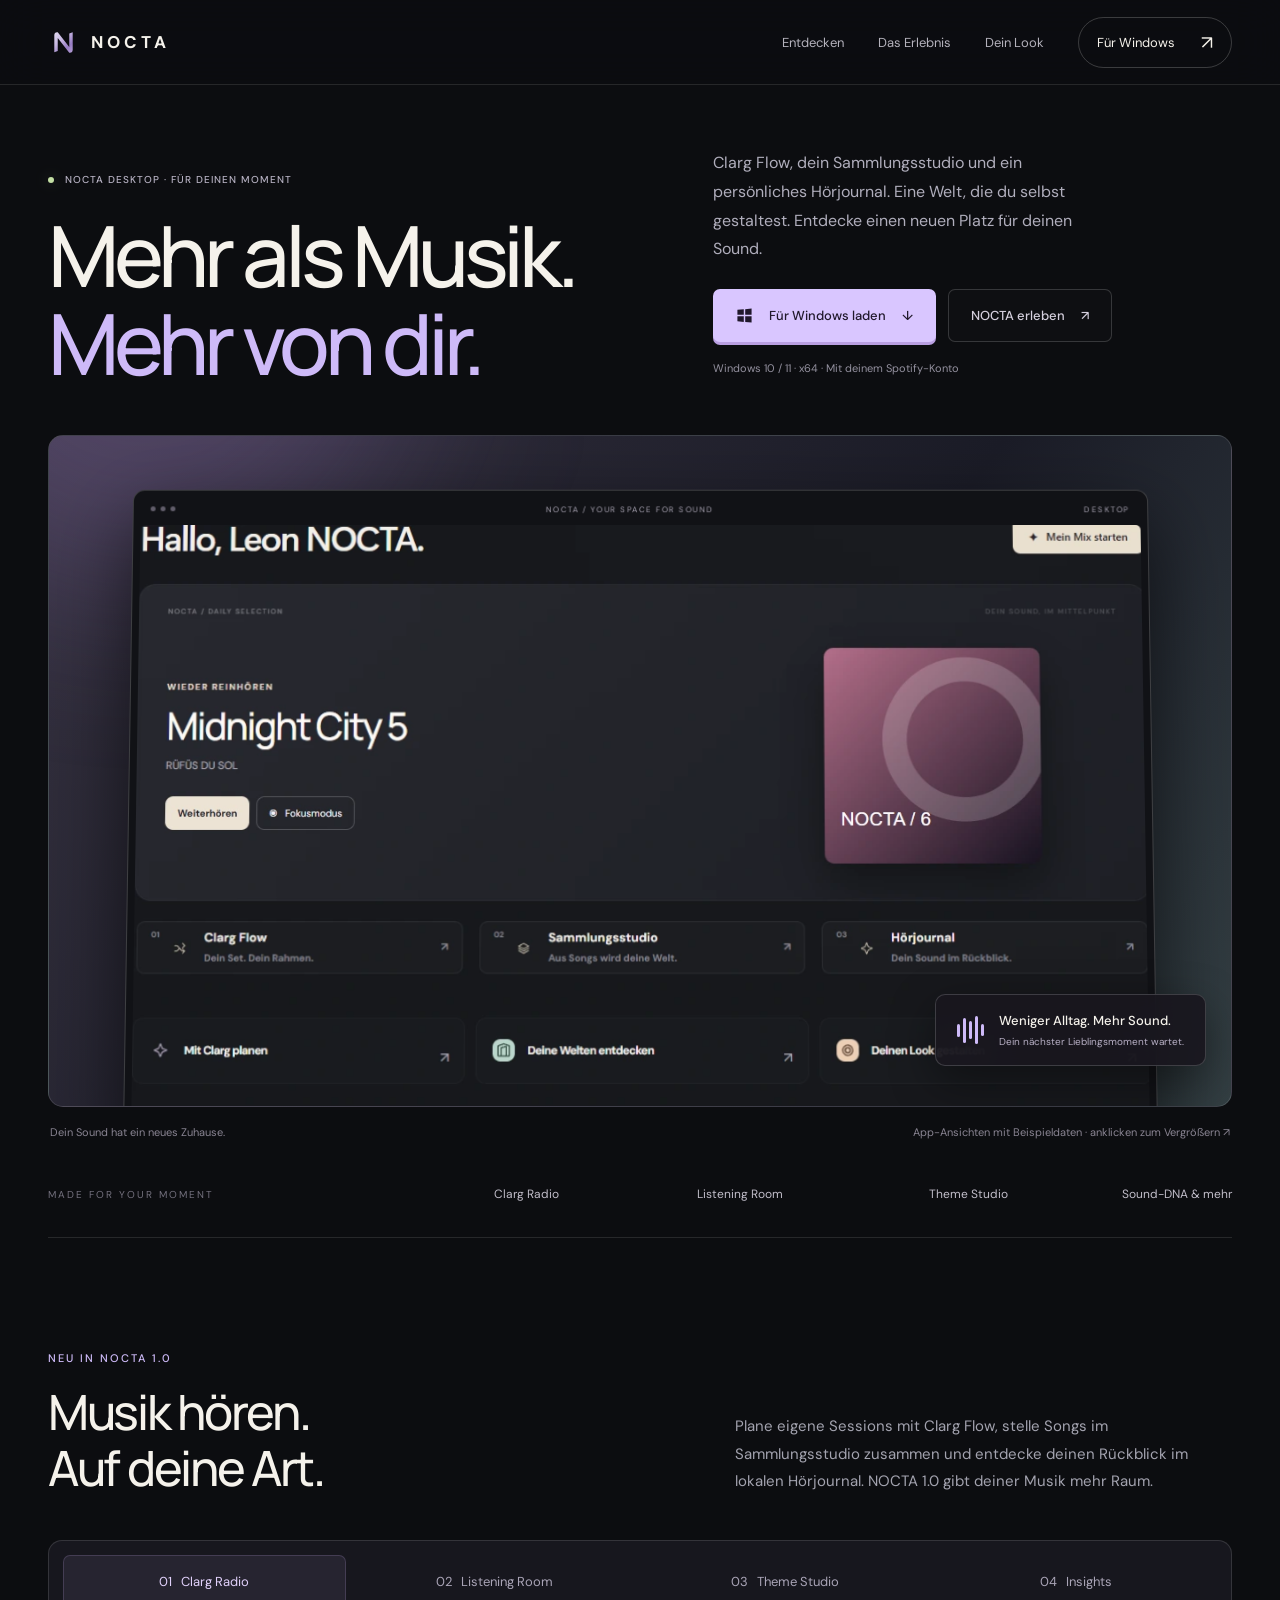
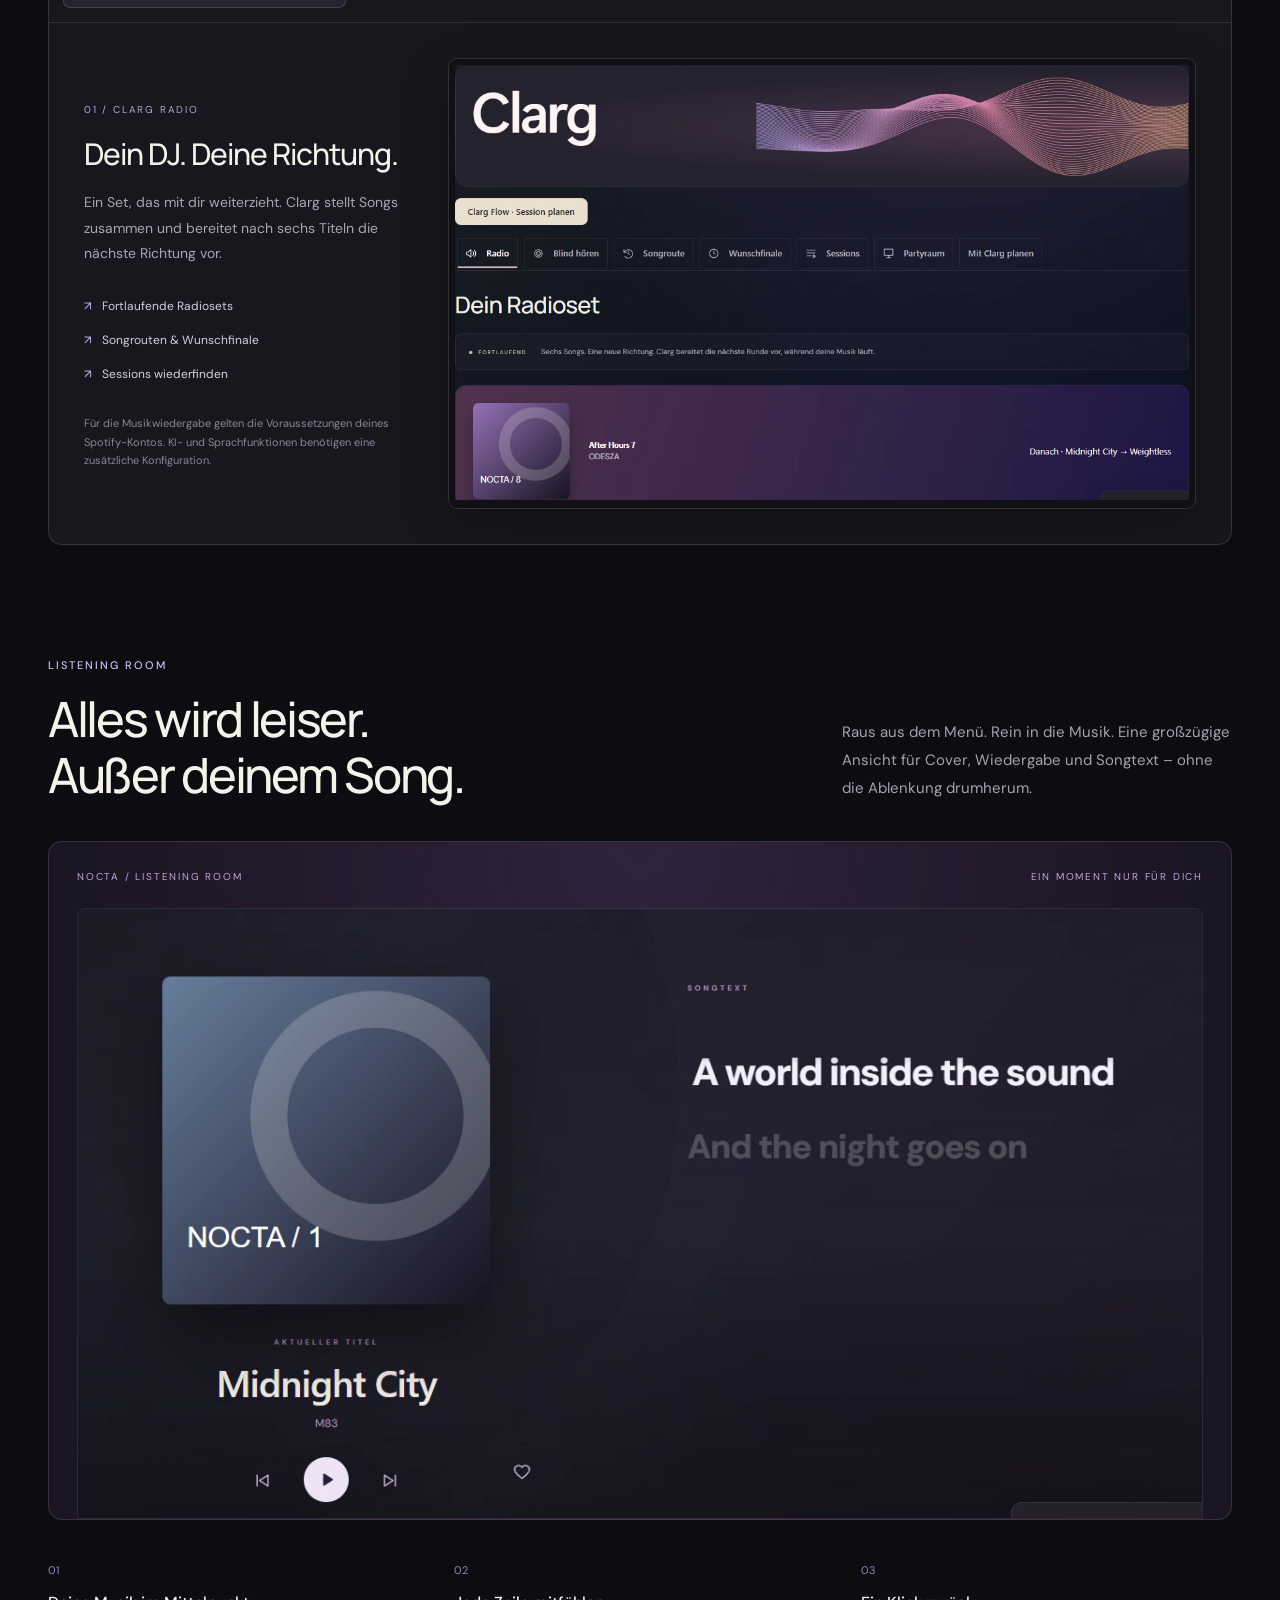
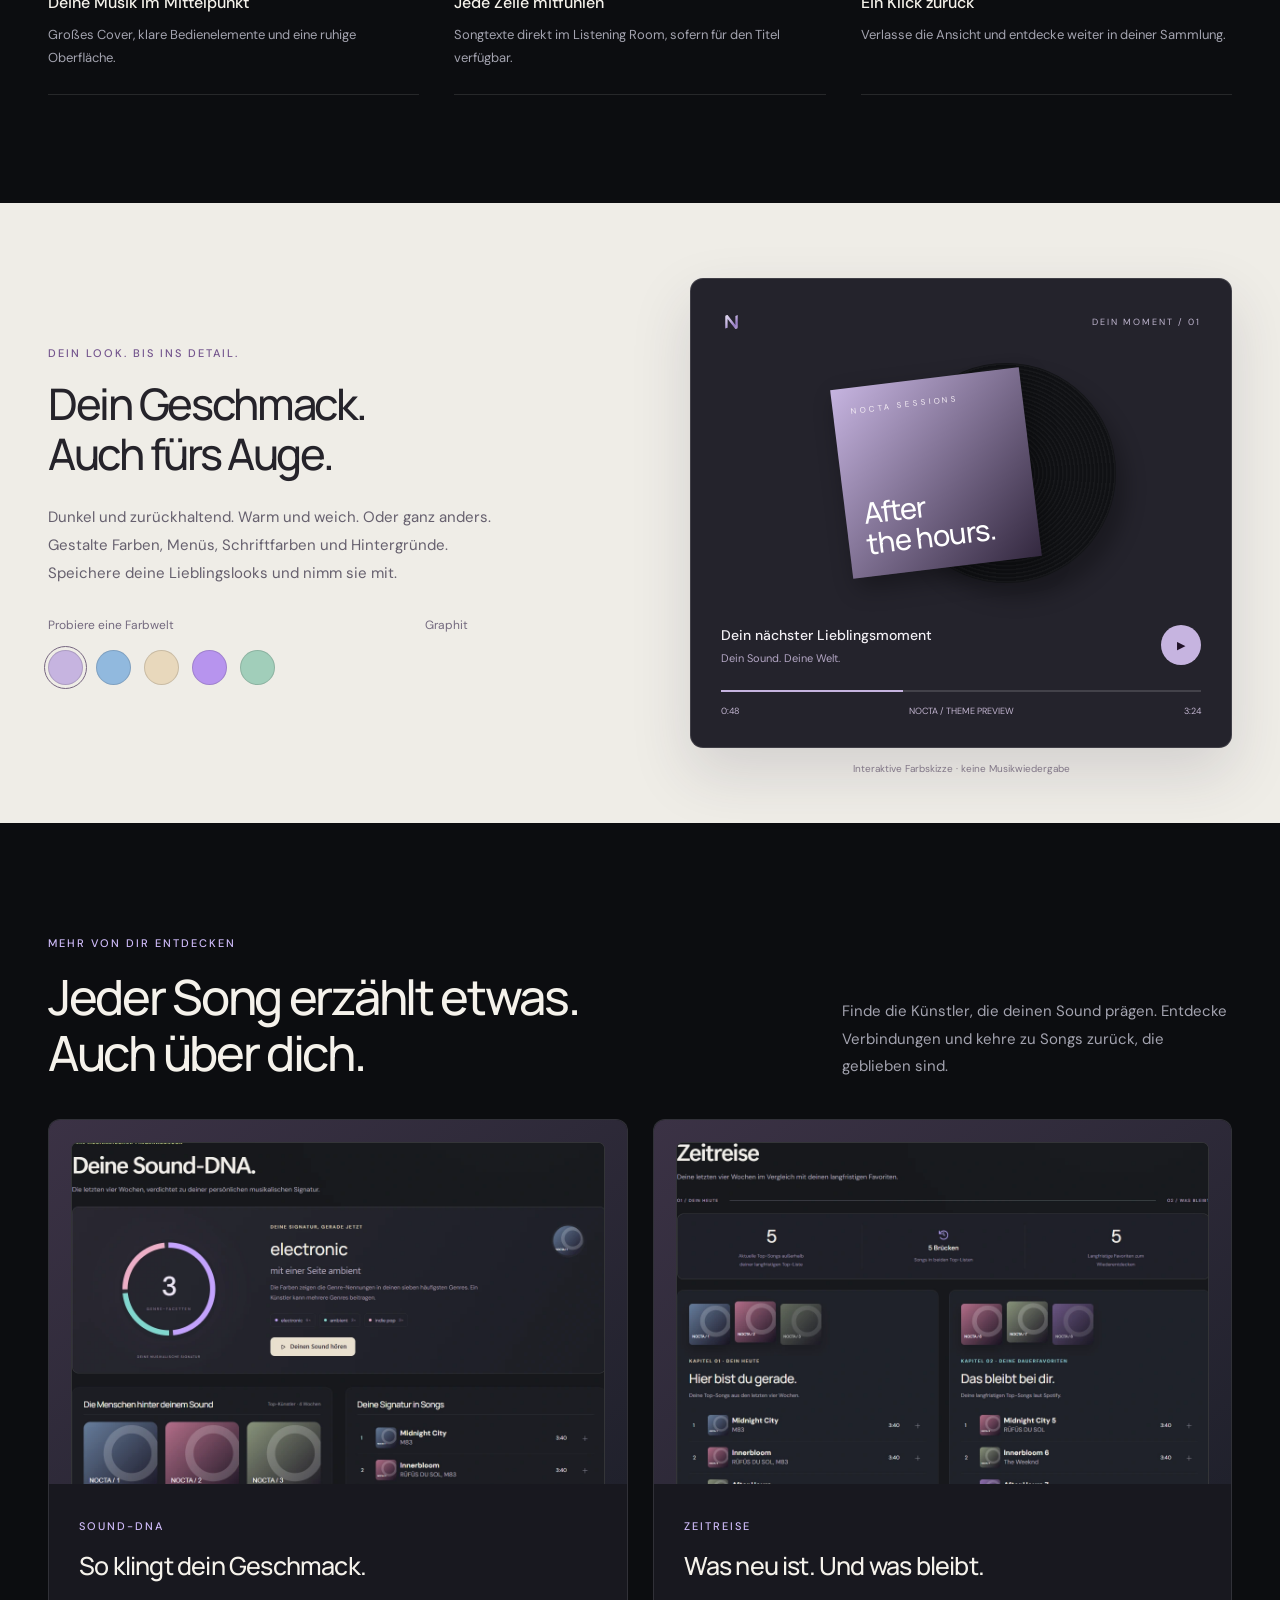
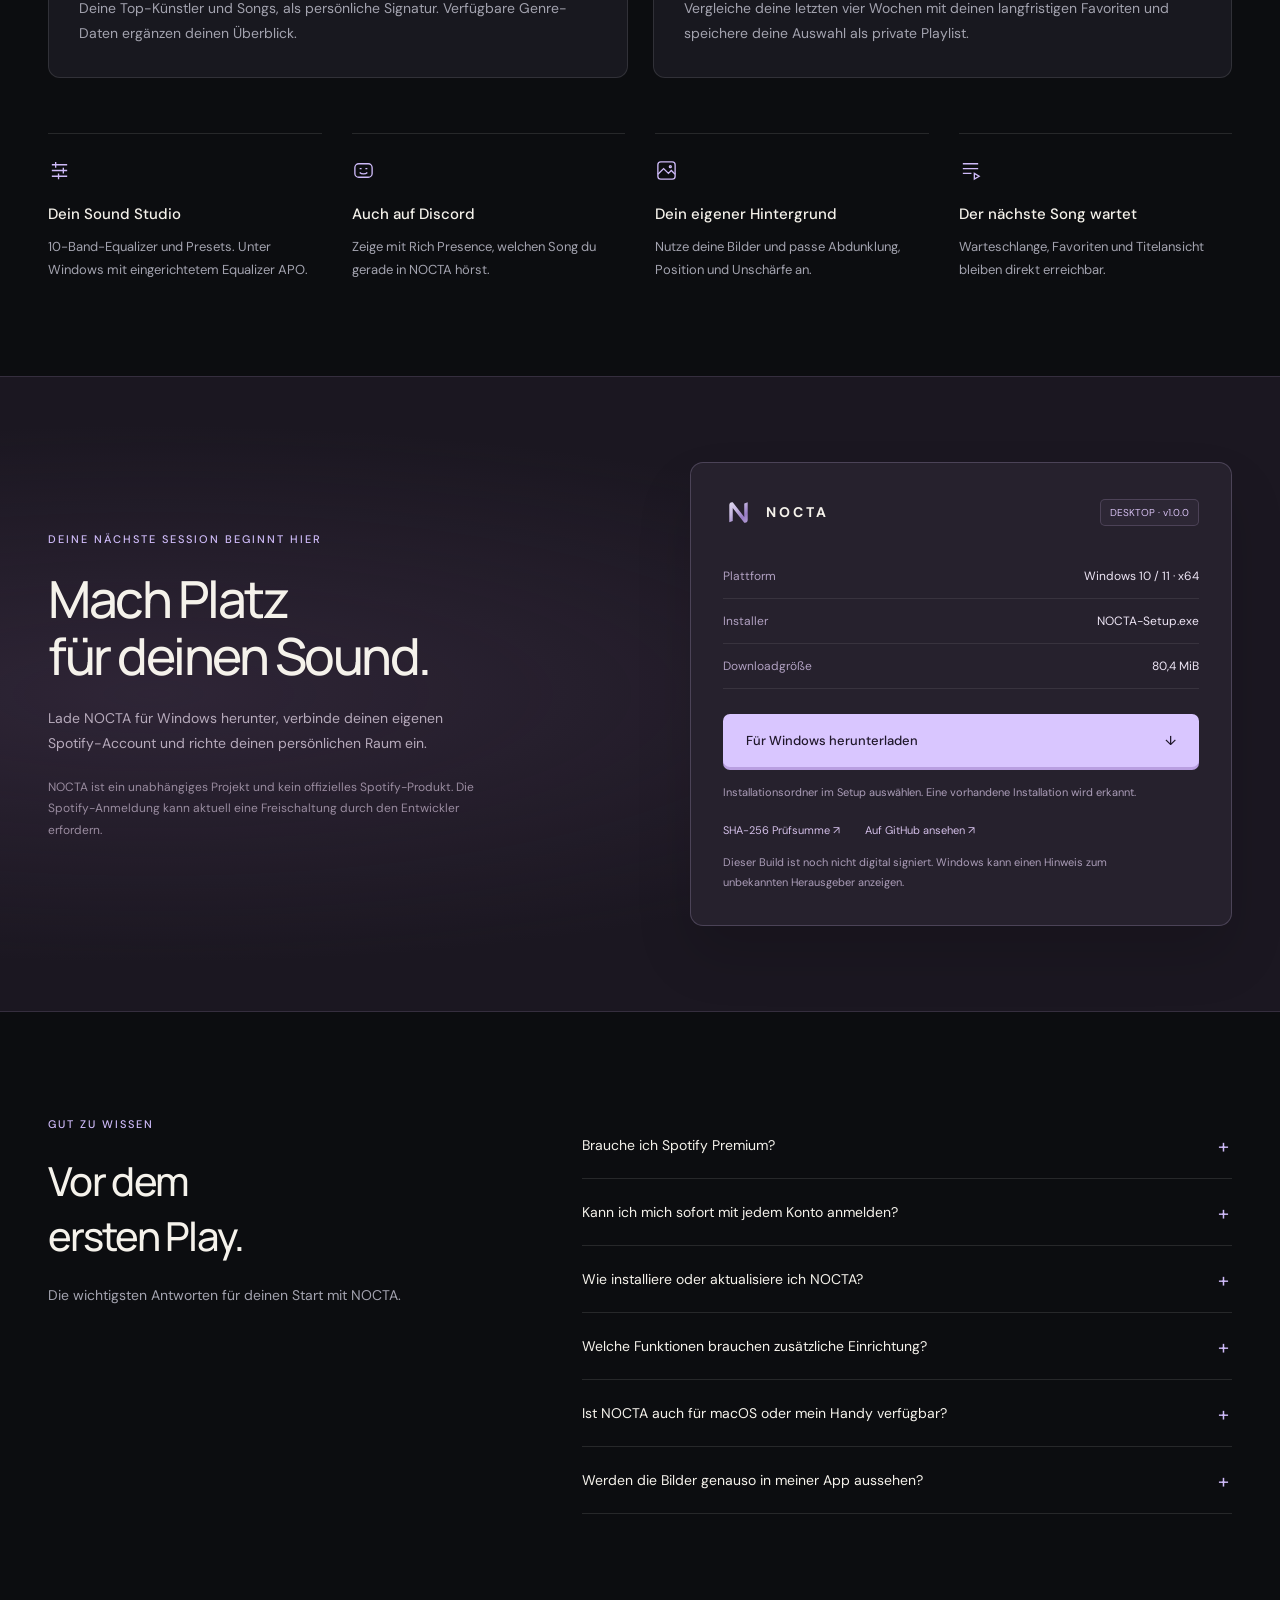
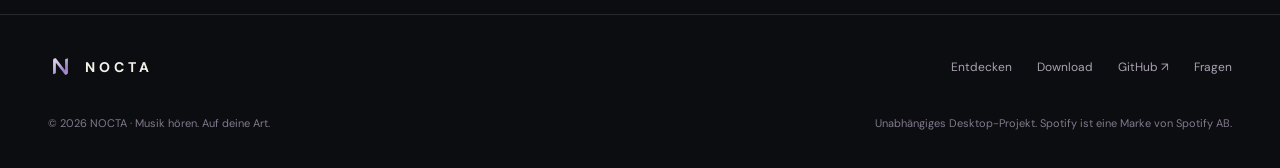
==== commit e392382d: "Publish NOCTA 1.0 download and updated product screenshots" ====
--- a/docs/index.html
+++ b/docs/index.html
@@ -1,11 +1,11 @@
 <!doctype html><html lang="de"><head><meta charset="utf-8"><meta name="viewport" content="width=device-width,initial-scale=1"><meta name="theme-color" content="#101112"><title>NOCTA — Dein Sound. Dein Raum.</title><meta name="description" content="Dein persönlicher Raum für Musik. Entdecke NOCTA für Windows mit Clarg Radio, Listening Room, individuellen Themes und Spotify-Verbindung."><meta property="og:title" content="NOCTA — Dein Sound. Dein Raum."><meta property="og:description" content="Musik hören. Auf deine Art. Entdecke NOCTA für Windows."><link rel="canonical" href="https://tysoncca.github.io/nocta-downloads/"><meta property="og:type" content="website"><meta property="og:image" content="https://tysoncca.github.io/nocta-downloads/assets/home-focus.webp"><link rel="icon" href="assets/logo.svg" type="image/svg+xml"><link rel="stylesheet" href="styles.css?v=2"><script src="app.js?v=2" defer></script></head>
 <body id="top"><header><nav class="wrap nav" aria-label="Hauptnavigation"><a class="brand" href="#top" aria-label="NOCTA Startseite"><img src="assets/logo.svg" alt="" width="30" height="36">NOCTA</a><div class="navlinks"><a href="#entdecken">Entdecken</a><a href="#listening">Das Erlebnis</a><a href="#dein-look">Dein Look</a><a class="nav-download" href="#download">Für Windows <span class="arrow" aria-hidden="true">↗</span></a></div></nav></header>
-<main><section class="hero wrap" aria-labelledby="hero-title"><div class="hero-top"><div><div class="availability"><span class="dot"></span> NOCTA DESKTOP · FÜR DEINEN MOMENT</div><h1 id="hero-title">Mehr als Musik.<br><em>Mehr von dir.</em></h1></div><div class="hero-aside"><p>Deine Lieblingssongs. Dein persönlicher DJ. Eine Welt, die du selbst gestaltest. Entdecke einen neuen Platz für deinen Sound.</p><div class="hero-actions"><a class="btn primary" href="#download"><svg viewBox="0 0 24 24" fill="currentColor" aria-hidden="true"><path d="M2 4l9-1v8H2zm11-1l9-1v9h-9zM2 13h9v8l-9-1zm11 0h9v9l-9-1z"/></svg>Für Windows laden <span aria-hidden="true">↓</span></a><a class="btn secondary" href="#entdecken">NOCTA erleben <span aria-hidden="true">↗</span></a></div><span class="micro">Windows 10 / 11 · x64 · Mit deinem Spotify-Konto</span></div></div><div class="hero-showcase reveal"><div class="hero-frame zoom" role="button" tabindex="0" aria-label="NOCTA Startseite vergrößern" data-title="NOCTA · Dein persönlicher Musikraum"><div class="window-head"><span class="window-dots"><i></i><i></i><i></i></span><span>NOCTA / YOUR SPACE FOR SOUND</span><span>DESKTOP</span></div><img src="assets/home-focus.webp" alt="NOCTA Startseite mit persönlicher Begrüßung, Musikempfehlung und nächster Warteschlange" width="1440" height="1000" fetchpriority="high"></div><div class="hero-float" aria-hidden="true"><span class="equalizer"><i style="--h:13px;--d:-.4s"></i><i style="--h:25px;--d:-.8s"></i><i style="--h:18px;--d:-.2s"></i><i style="--h:28px;--d:-.6s"></i><i style="--h:12px;--d:-1s"></i></span><div><b>Weniger Alltag. Mehr Sound.</b><small>Dein nächster Lieblingsmoment wartet.</small></div></div></div><div class="hero-caption"><span>Dein Sound hat ein neues Zuhause.</span><span>App-Ansichten mit Beispieldaten · anklicken zum Vergrößern ↗</span></div></section>
+<main><section class="hero wrap" aria-labelledby="hero-title"><div class="hero-top"><div><div class="availability"><span class="dot"></span> NOCTA DESKTOP · FÜR DEINEN MOMENT</div><h1 id="hero-title">Mehr als Musik.<br><em>Mehr von dir.</em></h1></div><div class="hero-aside"><p>Clarg Flow, dein Sammlungsstudio und ein persönliches Hörjournal. Eine Welt, die du selbst gestaltest. Entdecke einen neuen Platz für deinen Sound.</p><div class="hero-actions"><a class="btn primary" href="#download"><svg viewBox="0 0 24 24" fill="currentColor" aria-hidden="true"><path d="M2 4l9-1v8H2zm11-1l9-1v9h-9zM2 13h9v8l-9-1zm11 0h9v9l-9-1z"/></svg>Für Windows laden <span aria-hidden="true">↓</span></a><a class="btn secondary" href="#entdecken">NOCTA erleben <span aria-hidden="true">↗</span></a></div><span class="micro">Windows 10 / 11 · x64 · Mit deinem Spotify-Konto</span></div></div><div class="hero-showcase reveal"><div class="hero-frame zoom" role="button" tabindex="0" aria-label="NOCTA Startseite vergrößern" data-title="NOCTA · Dein persönlicher Musikraum"><div class="window-head"><span class="window-dots"><i></i><i></i><i></i></span><span>NOCTA / YOUR SPACE FOR SOUND</span><span>DESKTOP</span></div><img src="assets/home-focus.webp" alt="NOCTA Startseite mit persönlicher Begrüßung, Musikempfehlung und nächster Warteschlange" width="1440" height="1000" fetchpriority="high"></div><div class="hero-float" aria-hidden="true"><span class="equalizer"><i style="--h:13px;--d:-.4s"></i><i style="--h:25px;--d:-.8s"></i><i style="--h:18px;--d:-.2s"></i><i style="--h:28px;--d:-.6s"></i><i style="--h:12px;--d:-1s"></i></span><div><b>Weniger Alltag. Mehr Sound.</b><small>Dein nächster Lieblingsmoment wartet.</small></div></div></div><div class="hero-caption"><span>Dein Sound hat ein neues Zuhause.</span><span>App-Ansichten mit Beispieldaten · anklicken zum Vergrößern ↗</span></div></section>
 <div class="wrap chapter-nav"><span>MADE FOR YOUR MOMENT</span><a href="#entdecken">Clarg Radio</a><a href="#listening">Listening Room</a><a href="#dein-look">Theme Studio</a><a href="#mehr">Sound-DNA & mehr</a></div>
-<section id="entdecken" class="wrap"><div class="intro reveal"><div><span class="eyebrow">Mehr als Play und Pause</span><h2>Musik hören.<br>Auf deine Art.</h2></div><p>Manchmal willst du Neues entdecken. Manchmal nur einen Song ganz für dich. NOCTA bringt deine Sammlung, persönliche Radiosets und deinen eigenen Look an einen Ort.</p></div><div class="tour-shell reveal"><div class="tour-tabs" role="tablist" aria-label="App-Funktionen"><button class="tour-tab" id="tab-clarg" role="tab" aria-selected="true" aria-controls="tour-panel" data-view="clarg">01 &nbsp; Clarg Radio</button><button class="tour-tab" id="tab-room" role="tab" aria-selected="false" aria-controls="tour-panel" tabindex="-1" data-view="room">02 &nbsp; Listening Room</button><button class="tour-tab" id="tab-themes" role="tab" aria-selected="false" aria-controls="tour-panel" tabindex="-1" data-view="themes">03 &nbsp; Theme Studio</button><button class="tour-tab" id="tab-insights" role="tab" aria-selected="false" aria-controls="tour-panel" tabindex="-1" data-view="insights">04 &nbsp; Insights</button></div><div class="tour-body" role="tabpanel" id="tour-panel" aria-labelledby="tab-clarg"><div class="tour-copy"><span class="tour-number" id="tour-number">01 / CLARG RADIO</span><h3 id="tour-title">Dein DJ. Deine Richtung.</h3><p id="tour-description">Ein Set, das mit dir weiterzieht. Clarg stellt Songs zusammen und bereitet nach sechs Titeln die nächste Richtung vor.</p><ul id="tour-points"><li>Fortlaufende Radiosets</li><li>Songrouten & Wunschfinale</li><li>Sessions wiederfinden</li></ul><div class="tour-note">Für die Musikwiedergabe gelten die Voraussetzungen deines Spotify-Kontos. KI- und Sprachfunktionen benötigen eine zusätzliche Konfiguration.</div></div><div class="tour-screen zoom" role="button" tabindex="0" aria-label="Ausgewählte App-Ansicht vergrößern"><img id="tour-image" src="assets/clarg-focus.webp" alt="Clarg mit Radio, Songroute, Wunschfinale und Session-Tabs" loading="lazy" width="1440" height="900"></div></div></div></section>
+<section id="entdecken" class="wrap"><div class="intro reveal"><div><span class="eyebrow">NEU IN NOCTA 1.0</span><h2>Musik hören.<br>Auf deine Art.</h2></div><p>Plane eigene Sessions mit Clarg Flow, stelle Songs im Sammlungsstudio zusammen und entdecke deinen Rückblick im lokalen Hörjournal. NOCTA 1.0 gibt deiner Musik mehr Raum.</p></div><div class="tour-shell reveal"><div class="tour-tabs" role="tablist" aria-label="App-Funktionen"><button class="tour-tab" id="tab-clarg" role="tab" aria-selected="true" aria-controls="tour-panel" data-view="clarg">01 &nbsp; Clarg Radio</button><button class="tour-tab" id="tab-room" role="tab" aria-selected="false" aria-controls="tour-panel" tabindex="-1" data-view="room">02 &nbsp; Listening Room</button><button class="tour-tab" id="tab-themes" role="tab" aria-selected="false" aria-controls="tour-panel" tabindex="-1" data-view="themes">03 &nbsp; Theme Studio</button><button class="tour-tab" id="tab-insights" role="tab" aria-selected="false" aria-controls="tour-panel" tabindex="-1" data-view="insights">04 &nbsp; Insights</button></div><div class="tour-body" role="tabpanel" id="tour-panel" aria-labelledby="tab-clarg"><div class="tour-copy"><span class="tour-number" id="tour-number">01 / CLARG RADIO</span><h3 id="tour-title">Dein DJ. Deine Richtung.</h3><p id="tour-description">Ein Set, das mit dir weiterzieht. Clarg stellt Songs zusammen und bereitet nach sechs Titeln die nächste Richtung vor.</p><ul id="tour-points"><li>Fortlaufende Radiosets</li><li>Songrouten & Wunschfinale</li><li>Sessions wiederfinden</li></ul><div class="tour-note">Für die Musikwiedergabe gelten die Voraussetzungen deines Spotify-Kontos. KI- und Sprachfunktionen benötigen eine zusätzliche Konfiguration.</div></div><div class="tour-screen zoom" role="button" tabindex="0" aria-label="Ausgewählte App-Ansicht vergrößern"><img id="tour-image" src="assets/clarg-focus.webp" alt="Clarg mit Radio, Songroute, Wunschfinale und Session-Tabs" loading="lazy" width="1440" height="900"></div></div></div></section>
 <section class="wrap feature" id="listening"><div class="feature-heading reveal"><div><span class="eyebrow">Listening Room</span><h2 class="section-title">Alles wird leiser.<br>Außer deinem Song.</h2></div><p class="body-copy">Raus aus dem Menü. Rein in die Musik. Eine großzügige Ansicht für Cover, Wiedergabe und Songtext – ohne die Ablenkung drumherum.</p></div><div class="listening-stage reveal"><div class="stage-tag"><span>NOCTA / LISTENING ROOM</span><span>EIN MOMENT NUR FÜR DICH</span></div><div class="zoom" role="button" tabindex="0" aria-label="Listening Room vergrößern"><img src="assets/listening-focus.webp" alt="Listening Room: Albumcover und Songtext in einer reduzierten Vollbildansicht" width="1440" height="900" loading="lazy"></div></div><div class="support-row"><div class="reveal"><small>01</small><h3>Deine Musik im Mittelpunkt</h3><p>Großes Cover, klare Bedienelemente und eine ruhige Oberfläche.</p></div><div class="reveal"><small>02</small><h3>Jede Zeile mitfühlen</h3><p>Songtexte direkt im Listening Room, sofern für den Titel verfügbar.</p></div><div class="reveal"><small>03</small><h3>Ein Klick zurück</h3><p>Verlasse die Ansicht und entdecke weiter in deiner Sammlung.</p></div></div></section>
 <section class="wrap personal" id="dein-look"><div class="reveal"><span class="eyebrow">Dein Look. Bis ins Detail.</span><h2 class="section-title">Dein Geschmack.<br>Auch fürs Auge.</h2><p class="body-copy">Dunkel und zurückhaltend. Warm und weich. Oder ganz anders. Gestalte Farben, Menüs, Schriftfarben und Hintergründe. Speichere deine Lieblingslooks und nimm sie mit.</p><div class="palette-label"><span>Probiere eine Farbwelt</span><span id="palette-name" aria-live="polite">Graphit</span></div><div class="swatches" aria-label="Theme-Vorschau"><button class="swatch" style="--swatch:#c6b4e0" aria-label="Graphit" aria-pressed="true" data-palette="graphit"></button><button class="swatch" style="--swatch:#91b9de" aria-label="Mitternacht" aria-pressed="false" data-palette="midnight"></button><button class="swatch" style="--swatch:#e8d8bc" aria-label="Papier" aria-pressed="false" data-palette="paper"></button><button class="swatch" style="--swatch:#b794ee" aria-label="Aurora" aria-pressed="false" data-palette="aurora"></button><button class="swatch" style="--swatch:#a1ceba" aria-label="Forest" aria-pressed="false" data-palette="forest"></button></div></div><div class="theme-demo reveal" aria-label="Illustrative Vorschau der Theme-Farben"><div class="demo-top"><img src="assets/logo.svg" alt=""><span>DEIN MOMENT / 01</span></div><div class="demo-art"><div class="demo-cover"><span>NOCTA SESSIONS</span><b>After<br>the hours.</b></div></div><div class="demo-track"><div><b>Dein nächster Lieblingsmoment</b><small>Dein Sound. Deine Welt.</small></div><span class="demo-play" aria-hidden="true">▶</span></div><div class="demo-progress"><i></i></div><div class="demo-bottom"><span>0:48</span><span>NOCTA / THEME PREVIEW</span><span>3:24</span></div><span class="demo-disclaimer">Interaktive Farbskizze · keine Musikwiedergabe</span></div></section>
 <section class="wrap" id="mehr"><div class="feature-heading reveal"><div><span class="eyebrow">Mehr von dir entdecken</span><h2 class="section-title">Jeder Song erzählt etwas.<br>Auch über dich.</h2></div><p class="body-copy">Finde die Künstler, die deinen Sound prägen. Entdecke Verbindungen und kehre zu Songs zurück, die geblieben sind.</p></div><div class="details-grid"><article class="detail-block reveal"><div class="detail-image zoom" role="button" tabindex="0" aria-label="Sound-DNA vergrößern"><img src="assets/dna-focus.webp" alt="Sound-DNA zeigt persönliche Top-Künstler, Genres und die musikalische Signatur" loading="lazy" width="1440" height="900"></div><div class="detail-text"><span class="eyebrow">Sound-DNA</span><h3>So klingt dein Geschmack.</h3><p>Deine Top-Künstler und Songs, als persönliche Signatur. Verfügbare Genre-Daten ergänzen deinen Überblick.</p></div></article><article class="detail-block reveal"><div class="detail-image zoom" role="button" tabindex="0" aria-label="Zeitreise vergrößern"><img src="assets/travel-focus.webp" alt="Zeitreise vergleicht aktuelle Favoriten mit langfristigen Top-Songs" loading="lazy" width="1440" height="900"></div><div class="detail-text"><span class="eyebrow">Zeitreise</span><h3>Was neu ist. Und was bleibt.</h3><p>Vergleiche deine letzten vier Wochen mit deinen langfristigen Favoriten und speichere deine Auswahl als private Playlist.</p></div></article></div><div class="small-features"><article class="reveal"><svg viewBox="0 0 24 24" aria-hidden="true"><path d="M4 6h16M4 12h16M4 18h16M8 3v6m8 0v6m-5 0v6"/></svg><h3>Dein Sound Studio</h3><p>10-Band-Equalizer und Presets. Unter Windows mit eingerichtetem Equalizer APO.</p></article><article class="reveal"><svg viewBox="0 0 24 24" aria-hidden="true"><rect x="3" y="5" width="18" height="14" rx="4"/><path d="M8 10h2m4 0h2M8 14c2 2 6 2 8 0"/></svg><h3>Auch auf Discord</h3><p>Zeige mit Rich Presence, welchen Song du gerade in NOCTA hörst.</p></article><article class="reveal"><svg viewBox="0 0 24 24" aria-hidden="true"><rect x="3" y="3" width="18" height="18" rx="3"/><path d="M3 16l6-6 5 5 3-3 4 4"/><circle cx="16" cy="8" r="1"/></svg><h3>Dein eigener Hintergrund</h3><p>Nutze deine Bilder und passe Abdunklung, Position und Unschärfe an.</p></article><article class="reveal"><svg viewBox="0 0 24 24" aria-hidden="true"><path d="M4 5h16M4 10h16M4 15h9m3 0l5 3-5 3z"/></svg><h3>Der nächste Song wartet</h3><p>Warteschlange, Favoriten und Titelansicht bleiben direkt erreichbar.</p></article></div></section>
-<section class="download-section" id="download"><div class="wrap download-inner"><div class="reveal"><span class="eyebrow">Deine nächste Session beginnt hier</span><h2>Mach Platz<br>für deinen Sound.</h2><p>Lade NOCTA für Windows herunter, verbinde deinen eigenen Spotify-Account und richte deinen persönlichen Raum ein.</p><p class="setup-note">NOCTA ist ein unabhängiges Projekt und kein offizielles Spotify-Produkt. Die Spotify-Anmeldung kann aktuell eine Freischaltung durch den Entwickler erfordern.</p></div><div class="download-card reveal"><div class="release-top"><div class="brand"><img src="assets/logo.svg" alt="">NOCTA</div><span class="release-badge">DESKTOP · v0.6.2</span></div><dl><div><dt>Plattform</dt><dd>Windows 10 / 11 · x64</dd></div><div><dt>Installer</dt><dd>NOCTA-Setup.exe</dd></div><div><dt>Downloadgröße</dt><dd>80,3 MiB</dd></div></dl><a class="btn primary" data-download href="https://github.com/TysonCCA/nocta-downloads/releases/download/v0.6.2/NOCTA-Setup.exe" download="NOCTA-Setup.exe"><span>Für Windows herunterladen</span><span aria-hidden="true">↓</span></a><p class="micro" id="download-feedback" role="status">Installationsordner im Setup auswählen. Eine vorhandene Installation wird erkannt.</p><div class="release-links"><a href="downloads/SHA256.txt" target="_blank" rel="noopener">SHA-256 Prüfsumme ↗</a><a href="https://github.com/TysonCCA/nocta-downloads" target="_blank" rel="noopener">Auf GitHub ansehen ↗</a></div><p class="micro">Dieser Build ist noch nicht digital signiert. Windows kann einen Hinweis zum unbekannten Herausgeber anzeigen.</p></div></div></section>
+<section class="download-section" id="download"><div class="wrap download-inner"><div class="reveal"><span class="eyebrow">Deine nächste Session beginnt hier</span><h2>Mach Platz<br>für deinen Sound.</h2><p>Lade NOCTA für Windows herunter, verbinde deinen eigenen Spotify-Account und richte deinen persönlichen Raum ein.</p><p class="setup-note">NOCTA ist ein unabhängiges Projekt und kein offizielles Spotify-Produkt. Die Spotify-Anmeldung kann aktuell eine Freischaltung durch den Entwickler erfordern.</p></div><div class="download-card reveal"><div class="release-top"><div class="brand"><img src="assets/logo.svg" alt="">NOCTA</div><span class="release-badge">DESKTOP · v1.0.0</span></div><dl><div><dt>Plattform</dt><dd>Windows 10 / 11 · x64</dd></div><div><dt>Installer</dt><dd>NOCTA-Setup.exe</dd></div><div><dt>Downloadgröße</dt><dd>80,4 MiB</dd></div></dl><a class="btn primary" data-download href="https://github.com/TysonCCA/nocta-downloads/releases/download/v1.0.0/NOCTA-Setup.exe" download="NOCTA-Setup.exe"><span>Für Windows herunterladen</span><span aria-hidden="true">↓</span></a><p class="micro" id="download-feedback" role="status">Installationsordner im Setup auswählen. Eine vorhandene Installation wird erkannt.</p><div class="release-links"><a href="downloads/SHA256.txt" target="_blank" rel="noopener">SHA-256 Prüfsumme ↗</a><a href="https://github.com/TysonCCA/nocta-downloads" target="_blank" rel="noopener">Auf GitHub ansehen ↗</a></div><p class="micro">Dieser Build ist noch nicht digital signiert. Windows kann einen Hinweis zum unbekannten Herausgeber anzeigen.</p></div></div></section>
 <section class="wrap faq" id="fragen"><div class="reveal"><span class="eyebrow">Gut zu wissen</span><h2>Vor dem<br>ersten Play.</h2><p class="body-copy">Die wichtigsten Antworten für deinen Start mit NOCTA.</p></div><div class="reveal"><details><summary>Brauche ich Spotify Premium?</summary><p>Für die Wiedergabe im integrierten Spotify-Player ist Spotify Premium erforderlich. NOCTA verwendet deinen eigenen Spotify-Account. Die API-Freigabe des Projekts begrenzt derzeit, welche Konten sich anmelden können.</p></details><details><summary>Kann ich mich sofort mit jedem Konto anmelden?</summary><p>Noch nicht uneingeschränkt. Die Spotify-Integration befindet sich im Entwicklungsmodus. Dein Konto muss gegebenenfalls zuerst vom Entwickler freigeschaltet werden. Der Download allein garantiert deshalb noch keinen Spotify-Zugang.</p></details><details><summary>Wie installiere oder aktualisiere ich NOCTA?</summary><p>Lade die Setup-Datei herunter und öffne sie. Bei einer Neuinstallation wählst du deinen Installationsordner. Erkennt das Setup eine ältere NOCTA-Version, bietet es ein Update an. Bei gleicher oder neuerer Version kannst du die vorhandene App starten.</p></details><details><summary>Welche Funktionen brauchen zusätzliche Einrichtung?</summary><p>Die KI- und Sprachfunktionen von Clarg sowie KI-Bildbearbeitung benötigen eine passende Konfiguration und einen eigenen API-Zugang. Der Equalizer benötigt Equalizer APO am Windows-Ausgabegerät. Für Discord Rich Presence muss Discord Desktop laufen. Songtexte sind nicht für jeden Titel verfügbar.</p></details><details><summary>Ist NOCTA auch für macOS oder mein Handy verfügbar?</summary><p>Der angebotene Installer ist für Windows auf 64-Bit-PCs. Eine native Version für macOS, iOS oder Android wird hier derzeit nicht angeboten.</p></details><details><summary>Werden die Bilder genauso in meiner App aussehen?</summary><p>Die Screenshots zeigen die NOCTA-Oberfläche mit Beispieldaten. Deine Songs, Künstler, Statistiken und verfügbaren Inhalte hängen von deinem Spotify-Konto ab. Farben und Hintergründe kannst du selbst gestalten.</p></details></div></section></main>
 <footer><div class="wrap"><div class="footer-top"><a class="brand" href="#top"><img src="assets/logo.svg" alt="">NOCTA</a><div><a href="#entdecken">Entdecken</a><a href="#download">Download</a><a href="https://github.com/TysonCCA/nocta-downloads" target="_blank" rel="noopener">GitHub ↗</a><a href="#fragen">Fragen</a></div></div><div class="footer-bottom"><span>© 2026 NOCTA · Musik hören. Auf deine Art.</span><span>Unabhängiges Desktop-Projekt. Spotify ist eine Marke von Spotify AB.</span></div></div></footer><dialog id="image-dialog" class="lightbox" aria-labelledby="image-title"><header><span id="image-title">App-Vorschau</span><button aria-label="Bild schließen">×</button></header><img src="assets/home-focus.webp" alt="App-Vorschau"></dialog></body></html>
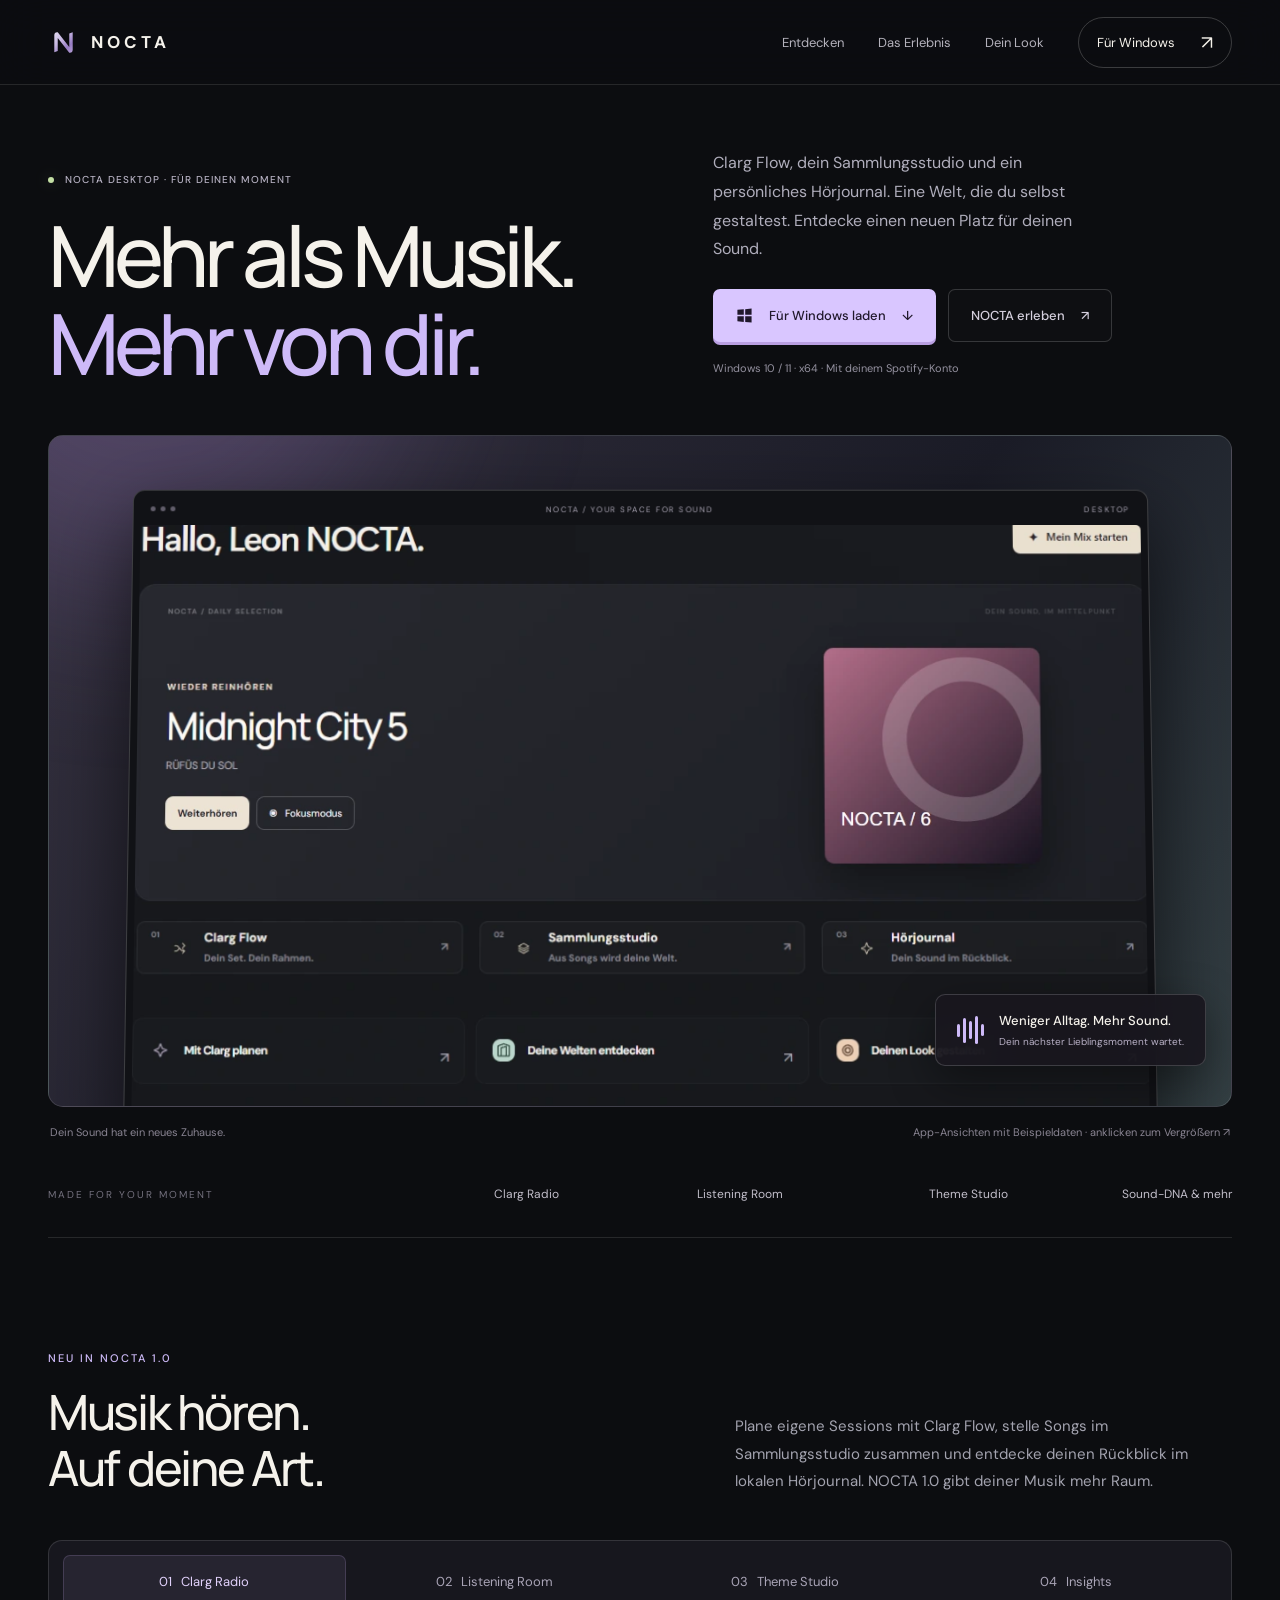
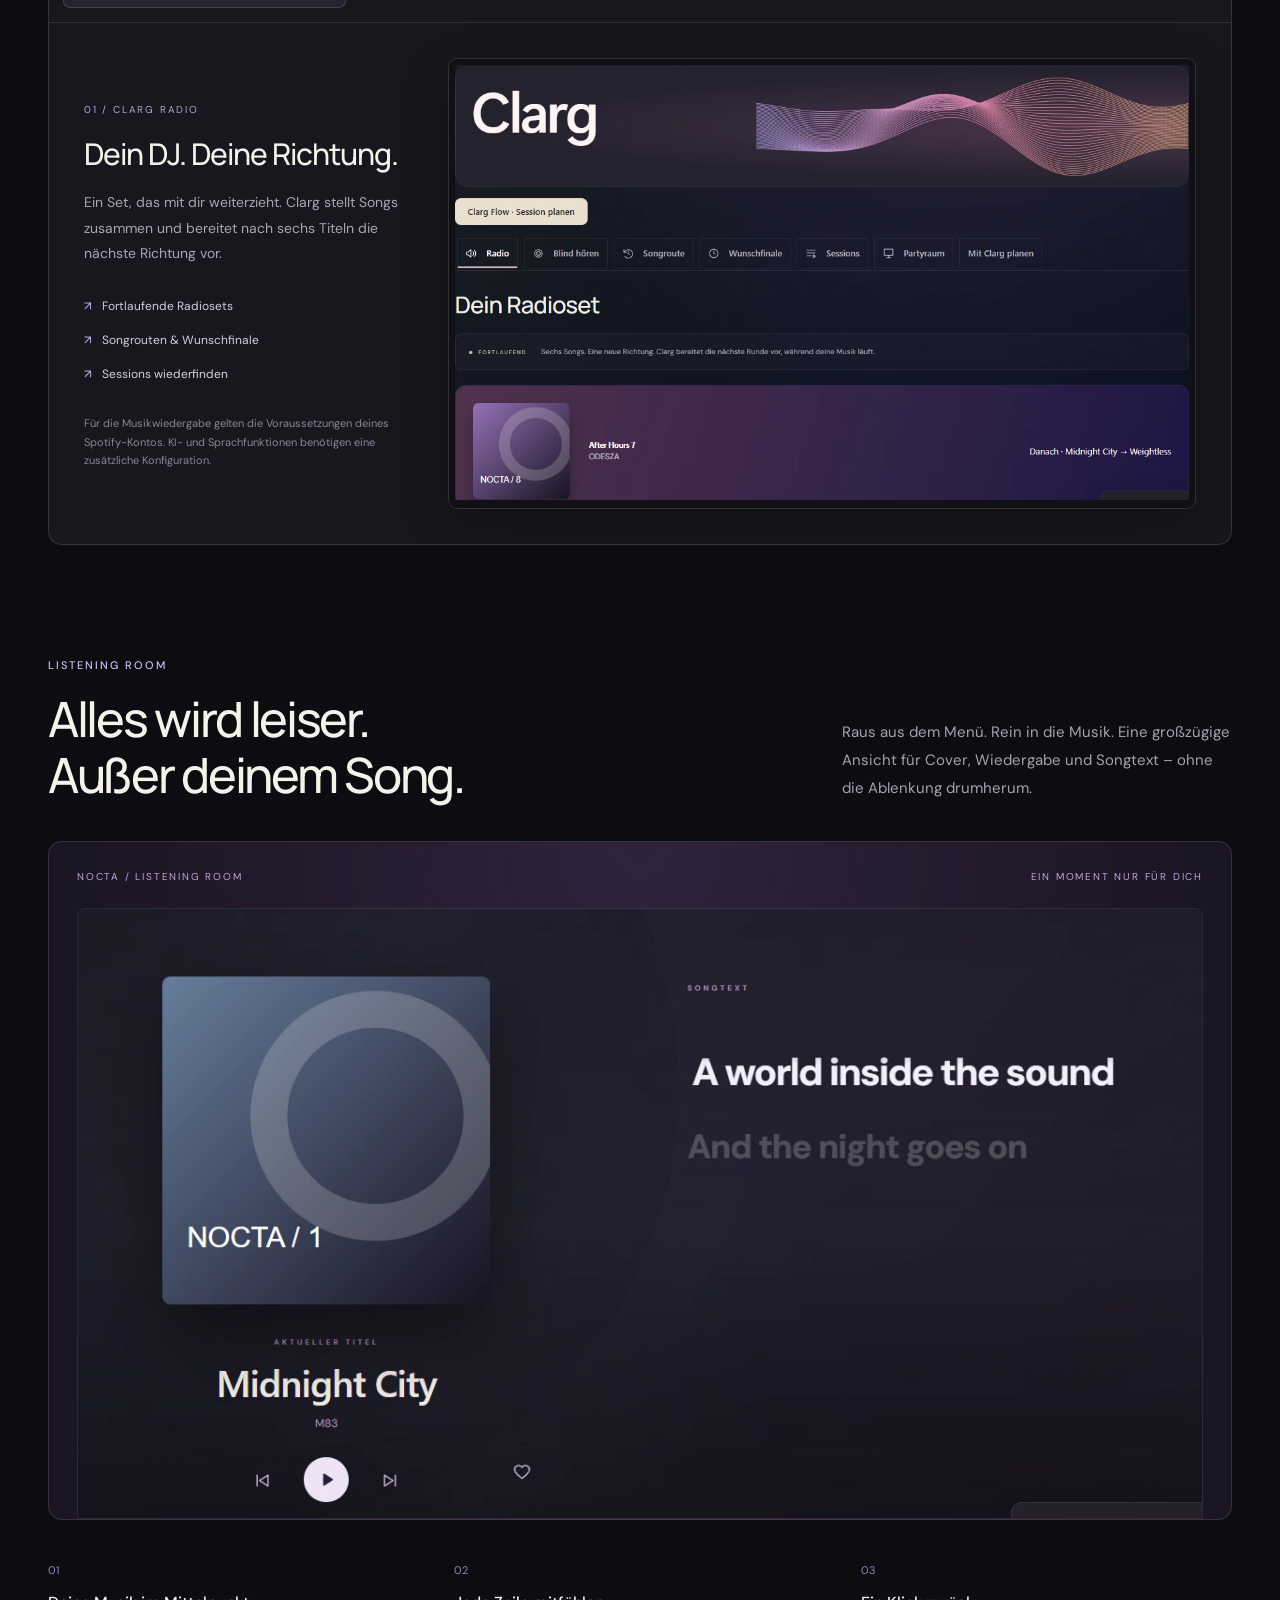
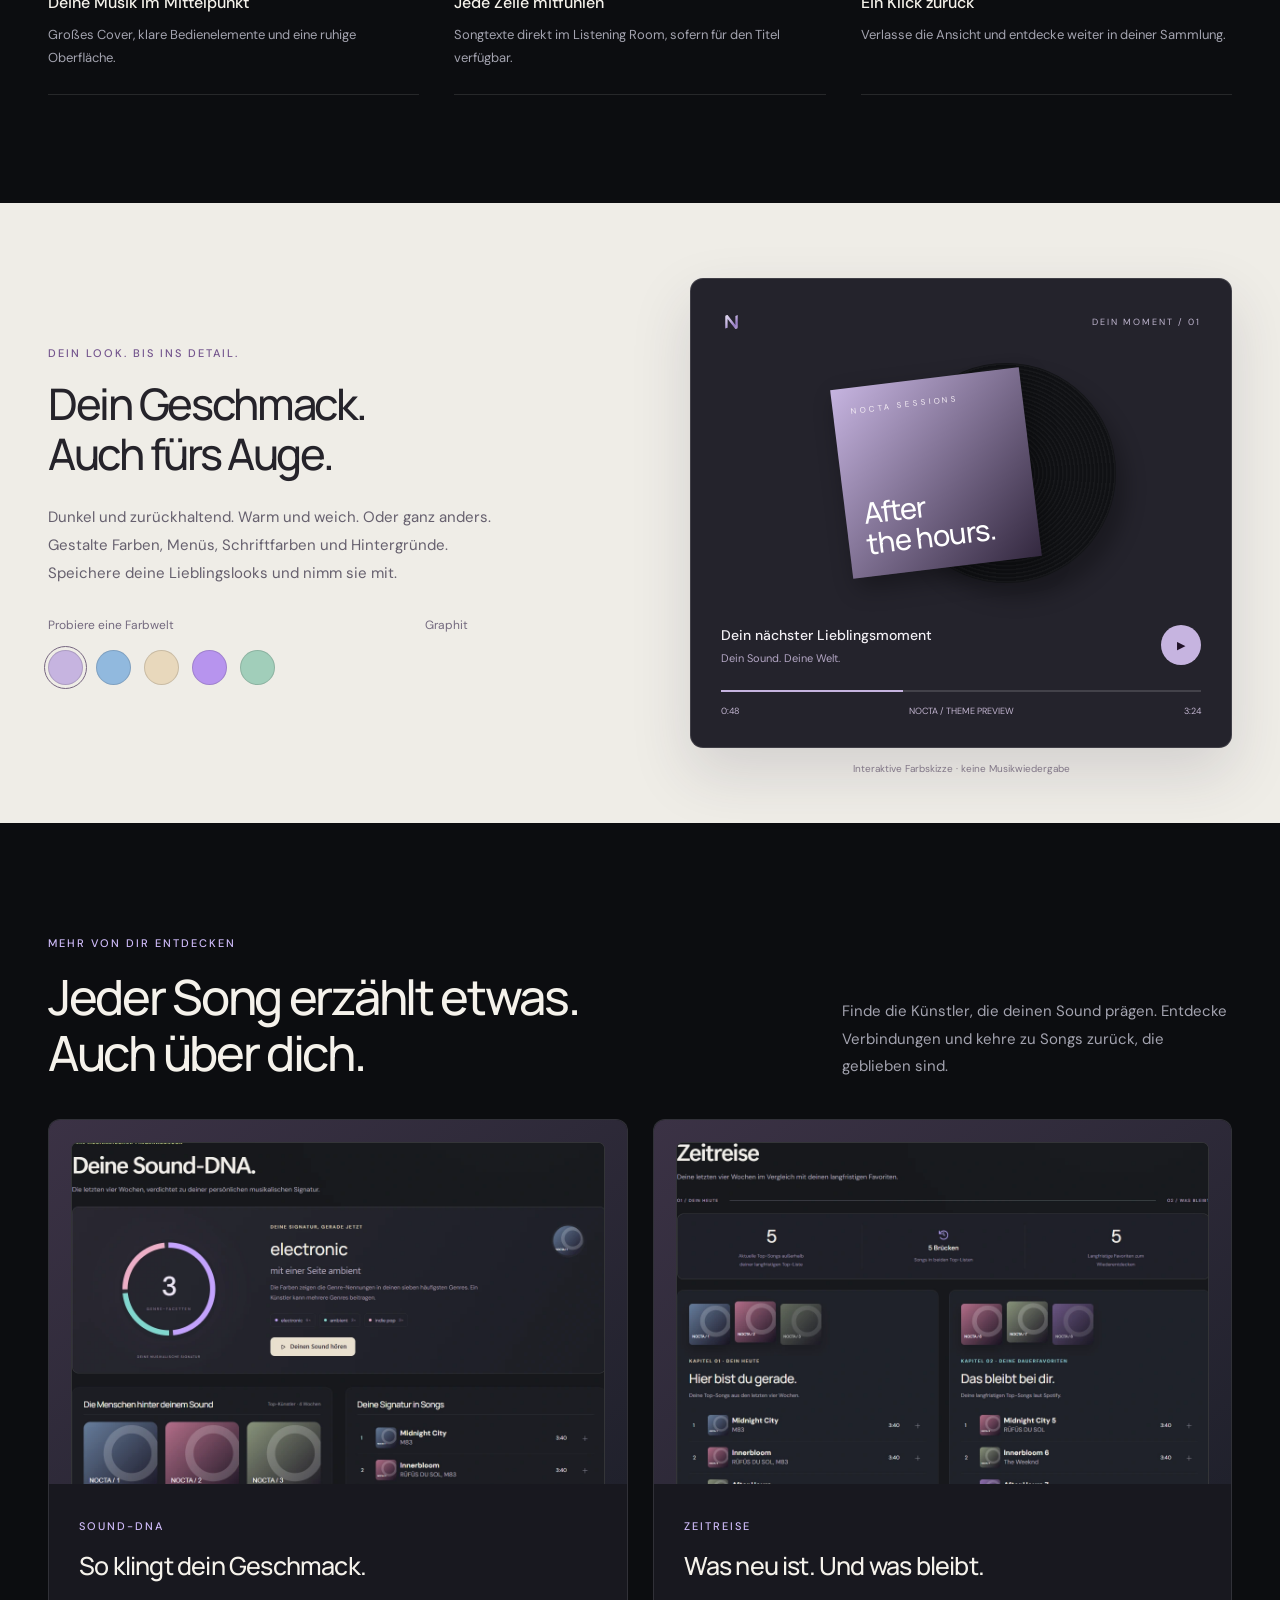
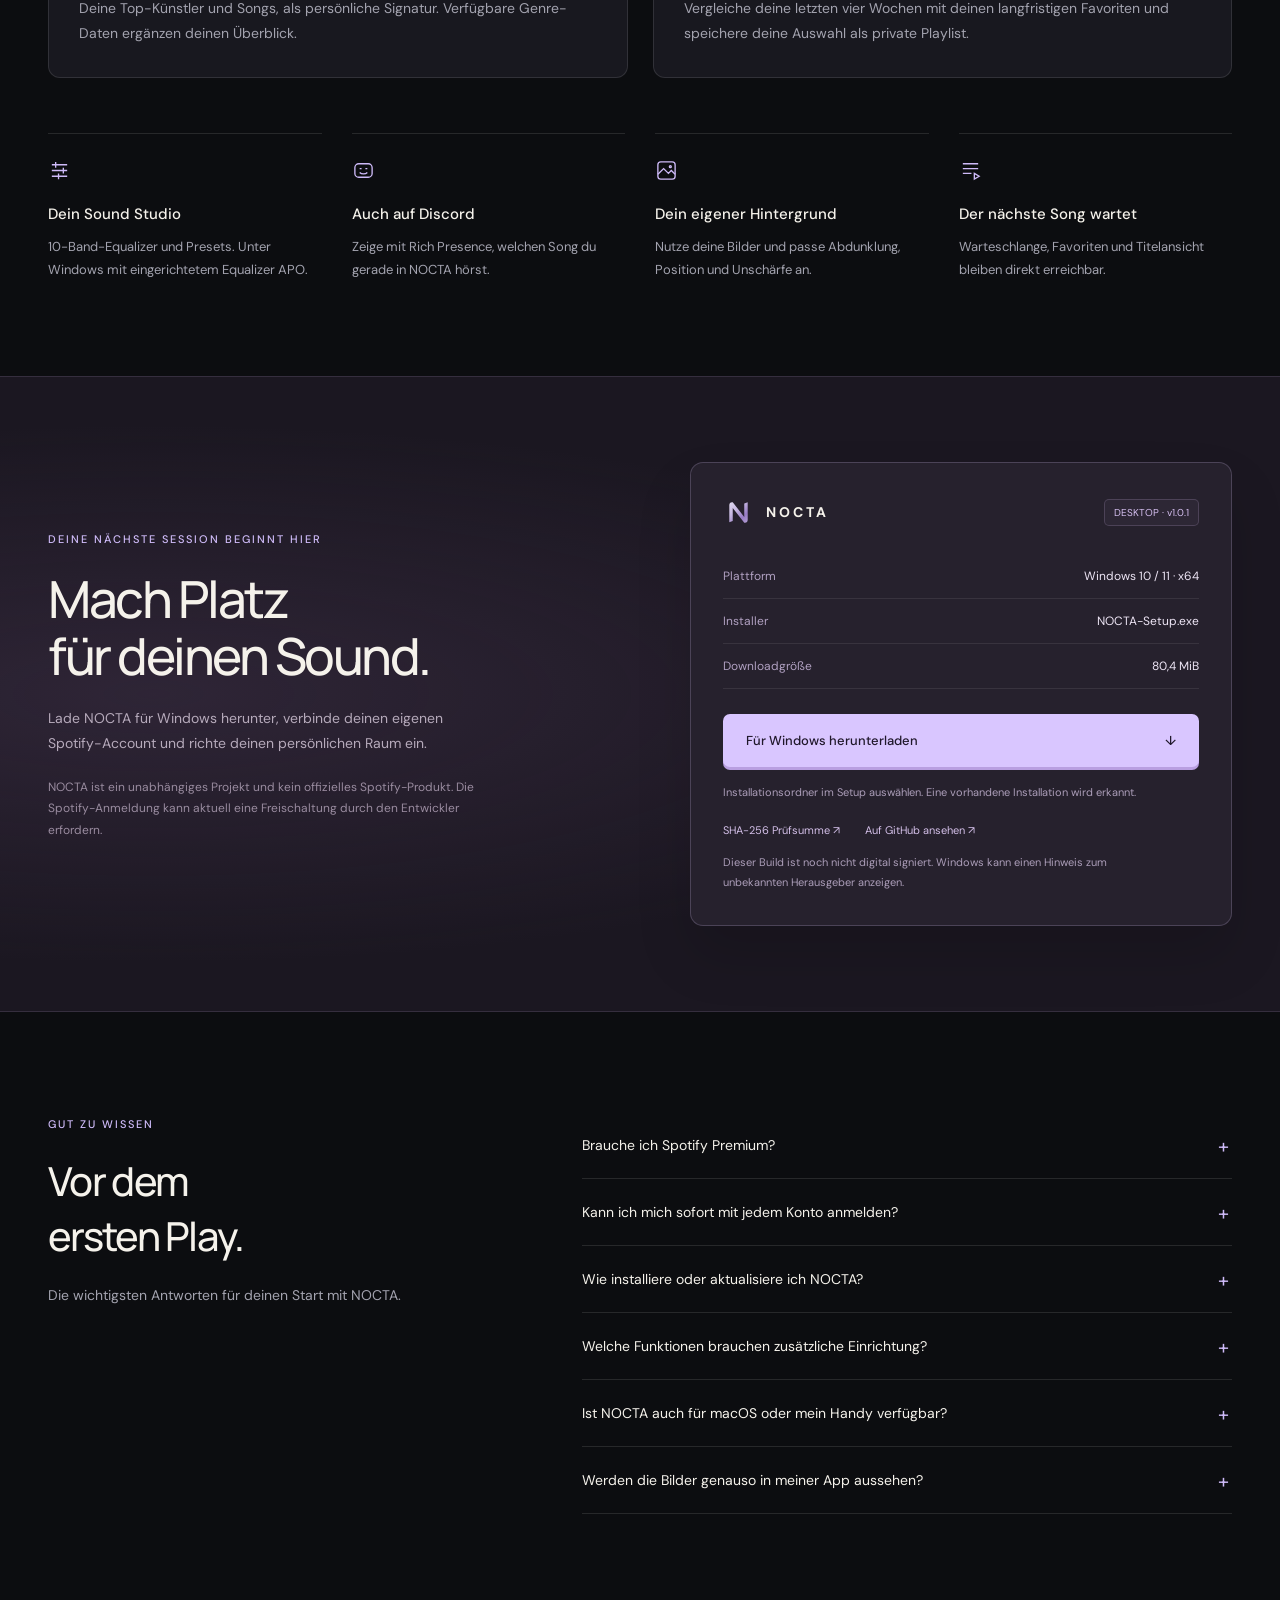
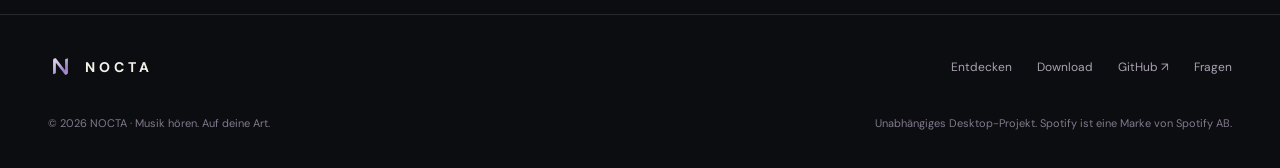
==== commit 8a8438a4: "Update download to NOCTA 1.0.1 navigation and skip fix" ====
--- a/docs/index.html
+++ b/docs/index.html
@@ -6,6 +6,6 @@
 <section class="wrap feature" id="listening"><div class="feature-heading reveal"><div><span class="eyebrow">Listening Room</span><h2 class="section-title">Alles wird leiser.<br>Außer deinem Song.</h2></div><p class="body-copy">Raus aus dem Menü. Rein in die Musik. Eine großzügige Ansicht für Cover, Wiedergabe und Songtext – ohne die Ablenkung drumherum.</p></div><div class="listening-stage reveal"><div class="stage-tag"><span>NOCTA / LISTENING ROOM</span><span>EIN MOMENT NUR FÜR DICH</span></div><div class="zoom" role="button" tabindex="0" aria-label="Listening Room vergrößern"><img src="assets/listening-focus.webp" alt="Listening Room: Albumcover und Songtext in einer reduzierten Vollbildansicht" width="1440" height="900" loading="lazy"></div></div><div class="support-row"><div class="reveal"><small>01</small><h3>Deine Musik im Mittelpunkt</h3><p>Großes Cover, klare Bedienelemente und eine ruhige Oberfläche.</p></div><div class="reveal"><small>02</small><h3>Jede Zeile mitfühlen</h3><p>Songtexte direkt im Listening Room, sofern für den Titel verfügbar.</p></div><div class="reveal"><small>03</small><h3>Ein Klick zurück</h3><p>Verlasse die Ansicht und entdecke weiter in deiner Sammlung.</p></div></div></section>
 <section class="wrap personal" id="dein-look"><div class="reveal"><span class="eyebrow">Dein Look. Bis ins Detail.</span><h2 class="section-title">Dein Geschmack.<br>Auch fürs Auge.</h2><p class="body-copy">Dunkel und zurückhaltend. Warm und weich. Oder ganz anders. Gestalte Farben, Menüs, Schriftfarben und Hintergründe. Speichere deine Lieblingslooks und nimm sie mit.</p><div class="palette-label"><span>Probiere eine Farbwelt</span><span id="palette-name" aria-live="polite">Graphit</span></div><div class="swatches" aria-label="Theme-Vorschau"><button class="swatch" style="--swatch:#c6b4e0" aria-label="Graphit" aria-pressed="true" data-palette="graphit"></button><button class="swatch" style="--swatch:#91b9de" aria-label="Mitternacht" aria-pressed="false" data-palette="midnight"></button><button class="swatch" style="--swatch:#e8d8bc" aria-label="Papier" aria-pressed="false" data-palette="paper"></button><button class="swatch" style="--swatch:#b794ee" aria-label="Aurora" aria-pressed="false" data-palette="aurora"></button><button class="swatch" style="--swatch:#a1ceba" aria-label="Forest" aria-pressed="false" data-palette="forest"></button></div></div><div class="theme-demo reveal" aria-label="Illustrative Vorschau der Theme-Farben"><div class="demo-top"><img src="assets/logo.svg" alt=""><span>DEIN MOMENT / 01</span></div><div class="demo-art"><div class="demo-cover"><span>NOCTA SESSIONS</span><b>After<br>the hours.</b></div></div><div class="demo-track"><div><b>Dein nächster Lieblingsmoment</b><small>Dein Sound. Deine Welt.</small></div><span class="demo-play" aria-hidden="true">▶</span></div><div class="demo-progress"><i></i></div><div class="demo-bottom"><span>0:48</span><span>NOCTA / THEME PREVIEW</span><span>3:24</span></div><span class="demo-disclaimer">Interaktive Farbskizze · keine Musikwiedergabe</span></div></section>
 <section class="wrap" id="mehr"><div class="feature-heading reveal"><div><span class="eyebrow">Mehr von dir entdecken</span><h2 class="section-title">Jeder Song erzählt etwas.<br>Auch über dich.</h2></div><p class="body-copy">Finde die Künstler, die deinen Sound prägen. Entdecke Verbindungen und kehre zu Songs zurück, die geblieben sind.</p></div><div class="details-grid"><article class="detail-block reveal"><div class="detail-image zoom" role="button" tabindex="0" aria-label="Sound-DNA vergrößern"><img src="assets/dna-focus.webp" alt="Sound-DNA zeigt persönliche Top-Künstler, Genres und die musikalische Signatur" loading="lazy" width="1440" height="900"></div><div class="detail-text"><span class="eyebrow">Sound-DNA</span><h3>So klingt dein Geschmack.</h3><p>Deine Top-Künstler und Songs, als persönliche Signatur. Verfügbare Genre-Daten ergänzen deinen Überblick.</p></div></article><article class="detail-block reveal"><div class="detail-image zoom" role="button" tabindex="0" aria-label="Zeitreise vergrößern"><img src="assets/travel-focus.webp" alt="Zeitreise vergleicht aktuelle Favoriten mit langfristigen Top-Songs" loading="lazy" width="1440" height="900"></div><div class="detail-text"><span class="eyebrow">Zeitreise</span><h3>Was neu ist. Und was bleibt.</h3><p>Vergleiche deine letzten vier Wochen mit deinen langfristigen Favoriten und speichere deine Auswahl als private Playlist.</p></div></article></div><div class="small-features"><article class="reveal"><svg viewBox="0 0 24 24" aria-hidden="true"><path d="M4 6h16M4 12h16M4 18h16M8 3v6m8 0v6m-5 0v6"/></svg><h3>Dein Sound Studio</h3><p>10-Band-Equalizer und Presets. Unter Windows mit eingerichtetem Equalizer APO.</p></article><article class="reveal"><svg viewBox="0 0 24 24" aria-hidden="true"><rect x="3" y="5" width="18" height="14" rx="4"/><path d="M8 10h2m4 0h2M8 14c2 2 6 2 8 0"/></svg><h3>Auch auf Discord</h3><p>Zeige mit Rich Presence, welchen Song du gerade in NOCTA hörst.</p></article><article class="reveal"><svg viewBox="0 0 24 24" aria-hidden="true"><rect x="3" y="3" width="18" height="18" rx="3"/><path d="M3 16l6-6 5 5 3-3 4 4"/><circle cx="16" cy="8" r="1"/></svg><h3>Dein eigener Hintergrund</h3><p>Nutze deine Bilder und passe Abdunklung, Position und Unschärfe an.</p></article><article class="reveal"><svg viewBox="0 0 24 24" aria-hidden="true"><path d="M4 5h16M4 10h16M4 15h9m3 0l5 3-5 3z"/></svg><h3>Der nächste Song wartet</h3><p>Warteschlange, Favoriten und Titelansicht bleiben direkt erreichbar.</p></article></div></section>
-<section class="download-section" id="download"><div class="wrap download-inner"><div class="reveal"><span class="eyebrow">Deine nächste Session beginnt hier</span><h2>Mach Platz<br>für deinen Sound.</h2><p>Lade NOCTA für Windows herunter, verbinde deinen eigenen Spotify-Account und richte deinen persönlichen Raum ein.</p><p class="setup-note">NOCTA ist ein unabhängiges Projekt und kein offizielles Spotify-Produkt. Die Spotify-Anmeldung kann aktuell eine Freischaltung durch den Entwickler erfordern.</p></div><div class="download-card reveal"><div class="release-top"><div class="brand"><img src="assets/logo.svg" alt="">NOCTA</div><span class="release-badge">DESKTOP · v1.0.0</span></div><dl><div><dt>Plattform</dt><dd>Windows 10 / 11 · x64</dd></div><div><dt>Installer</dt><dd>NOCTA-Setup.exe</dd></div><div><dt>Downloadgröße</dt><dd>80,4 MiB</dd></div></dl><a class="btn primary" data-download href="https://github.com/TysonCCA/nocta-downloads/releases/download/v1.0.0/NOCTA-Setup.exe" download="NOCTA-Setup.exe"><span>Für Windows herunterladen</span><span aria-hidden="true">↓</span></a><p class="micro" id="download-feedback" role="status">Installationsordner im Setup auswählen. Eine vorhandene Installation wird erkannt.</p><div class="release-links"><a href="downloads/SHA256.txt" target="_blank" rel="noopener">SHA-256 Prüfsumme ↗</a><a href="https://github.com/TysonCCA/nocta-downloads" target="_blank" rel="noopener">Auf GitHub ansehen ↗</a></div><p class="micro">Dieser Build ist noch nicht digital signiert. Windows kann einen Hinweis zum unbekannten Herausgeber anzeigen.</p></div></div></section>
+<section class="download-section" id="download"><div class="wrap download-inner"><div class="reveal"><span class="eyebrow">Deine nächste Session beginnt hier</span><h2>Mach Platz<br>für deinen Sound.</h2><p>Lade NOCTA für Windows herunter, verbinde deinen eigenen Spotify-Account und richte deinen persönlichen Raum ein.</p><p class="setup-note">NOCTA ist ein unabhängiges Projekt und kein offizielles Spotify-Produkt. Die Spotify-Anmeldung kann aktuell eine Freischaltung durch den Entwickler erfordern.</p></div><div class="download-card reveal"><div class="release-top"><div class="brand"><img src="assets/logo.svg" alt="">NOCTA</div><span class="release-badge">DESKTOP · v1.0.1</span></div><dl><div><dt>Plattform</dt><dd>Windows 10 / 11 · x64</dd></div><div><dt>Installer</dt><dd>NOCTA-Setup.exe</dd></div><div><dt>Downloadgröße</dt><dd>80,4 MiB</dd></div></dl><a class="btn primary" data-download href="https://github.com/TysonCCA/nocta-downloads/releases/download/v1.0.1/NOCTA-Setup.exe" download="NOCTA-Setup.exe"><span>Für Windows herunterladen</span><span aria-hidden="true">↓</span></a><p class="micro" id="download-feedback" role="status">Installationsordner im Setup auswählen. Eine vorhandene Installation wird erkannt.</p><div class="release-links"><a href="downloads/SHA256.txt" target="_blank" rel="noopener">SHA-256 Prüfsumme ↗</a><a href="https://github.com/TysonCCA/nocta-downloads" target="_blank" rel="noopener">Auf GitHub ansehen ↗</a></div><p class="micro">Dieser Build ist noch nicht digital signiert. Windows kann einen Hinweis zum unbekannten Herausgeber anzeigen.</p></div></div></section>
 <section class="wrap faq" id="fragen"><div class="reveal"><span class="eyebrow">Gut zu wissen</span><h2>Vor dem<br>ersten Play.</h2><p class="body-copy">Die wichtigsten Antworten für deinen Start mit NOCTA.</p></div><div class="reveal"><details><summary>Brauche ich Spotify Premium?</summary><p>Für die Wiedergabe im integrierten Spotify-Player ist Spotify Premium erforderlich. NOCTA verwendet deinen eigenen Spotify-Account. Die API-Freigabe des Projekts begrenzt derzeit, welche Konten sich anmelden können.</p></details><details><summary>Kann ich mich sofort mit jedem Konto anmelden?</summary><p>Noch nicht uneingeschränkt. Die Spotify-Integration befindet sich im Entwicklungsmodus. Dein Konto muss gegebenenfalls zuerst vom Entwickler freigeschaltet werden. Der Download allein garantiert deshalb noch keinen Spotify-Zugang.</p></details><details><summary>Wie installiere oder aktualisiere ich NOCTA?</summary><p>Lade die Setup-Datei herunter und öffne sie. Bei einer Neuinstallation wählst du deinen Installationsordner. Erkennt das Setup eine ältere NOCTA-Version, bietet es ein Update an. Bei gleicher oder neuerer Version kannst du die vorhandene App starten.</p></details><details><summary>Welche Funktionen brauchen zusätzliche Einrichtung?</summary><p>Die KI- und Sprachfunktionen von Clarg sowie KI-Bildbearbeitung benötigen eine passende Konfiguration und einen eigenen API-Zugang. Der Equalizer benötigt Equalizer APO am Windows-Ausgabegerät. Für Discord Rich Presence muss Discord Desktop laufen. Songtexte sind nicht für jeden Titel verfügbar.</p></details><details><summary>Ist NOCTA auch für macOS oder mein Handy verfügbar?</summary><p>Der angebotene Installer ist für Windows auf 64-Bit-PCs. Eine native Version für macOS, iOS oder Android wird hier derzeit nicht angeboten.</p></details><details><summary>Werden die Bilder genauso in meiner App aussehen?</summary><p>Die Screenshots zeigen die NOCTA-Oberfläche mit Beispieldaten. Deine Songs, Künstler, Statistiken und verfügbaren Inhalte hängen von deinem Spotify-Konto ab. Farben und Hintergründe kannst du selbst gestalten.</p></details></div></section></main>
 <footer><div class="wrap"><div class="footer-top"><a class="brand" href="#top"><img src="assets/logo.svg" alt="">NOCTA</a><div><a href="#entdecken">Entdecken</a><a href="#download">Download</a><a href="https://github.com/TysonCCA/nocta-downloads" target="_blank" rel="noopener">GitHub ↗</a><a href="#fragen">Fragen</a></div></div><div class="footer-bottom"><span>© 2026 NOCTA · Musik hören. Auf deine Art.</span><span>Unabhängiges Desktop-Projekt. Spotify ist eine Marke von Spotify AB.</span></div></div></footer><dialog id="image-dialog" class="lightbox" aria-labelledby="image-title"><header><span id="image-title">App-Vorschau</span><button aria-label="Bild schließen">×</button></header><img src="assets/home-focus.webp" alt="App-Vorschau"></dialog></body></html>
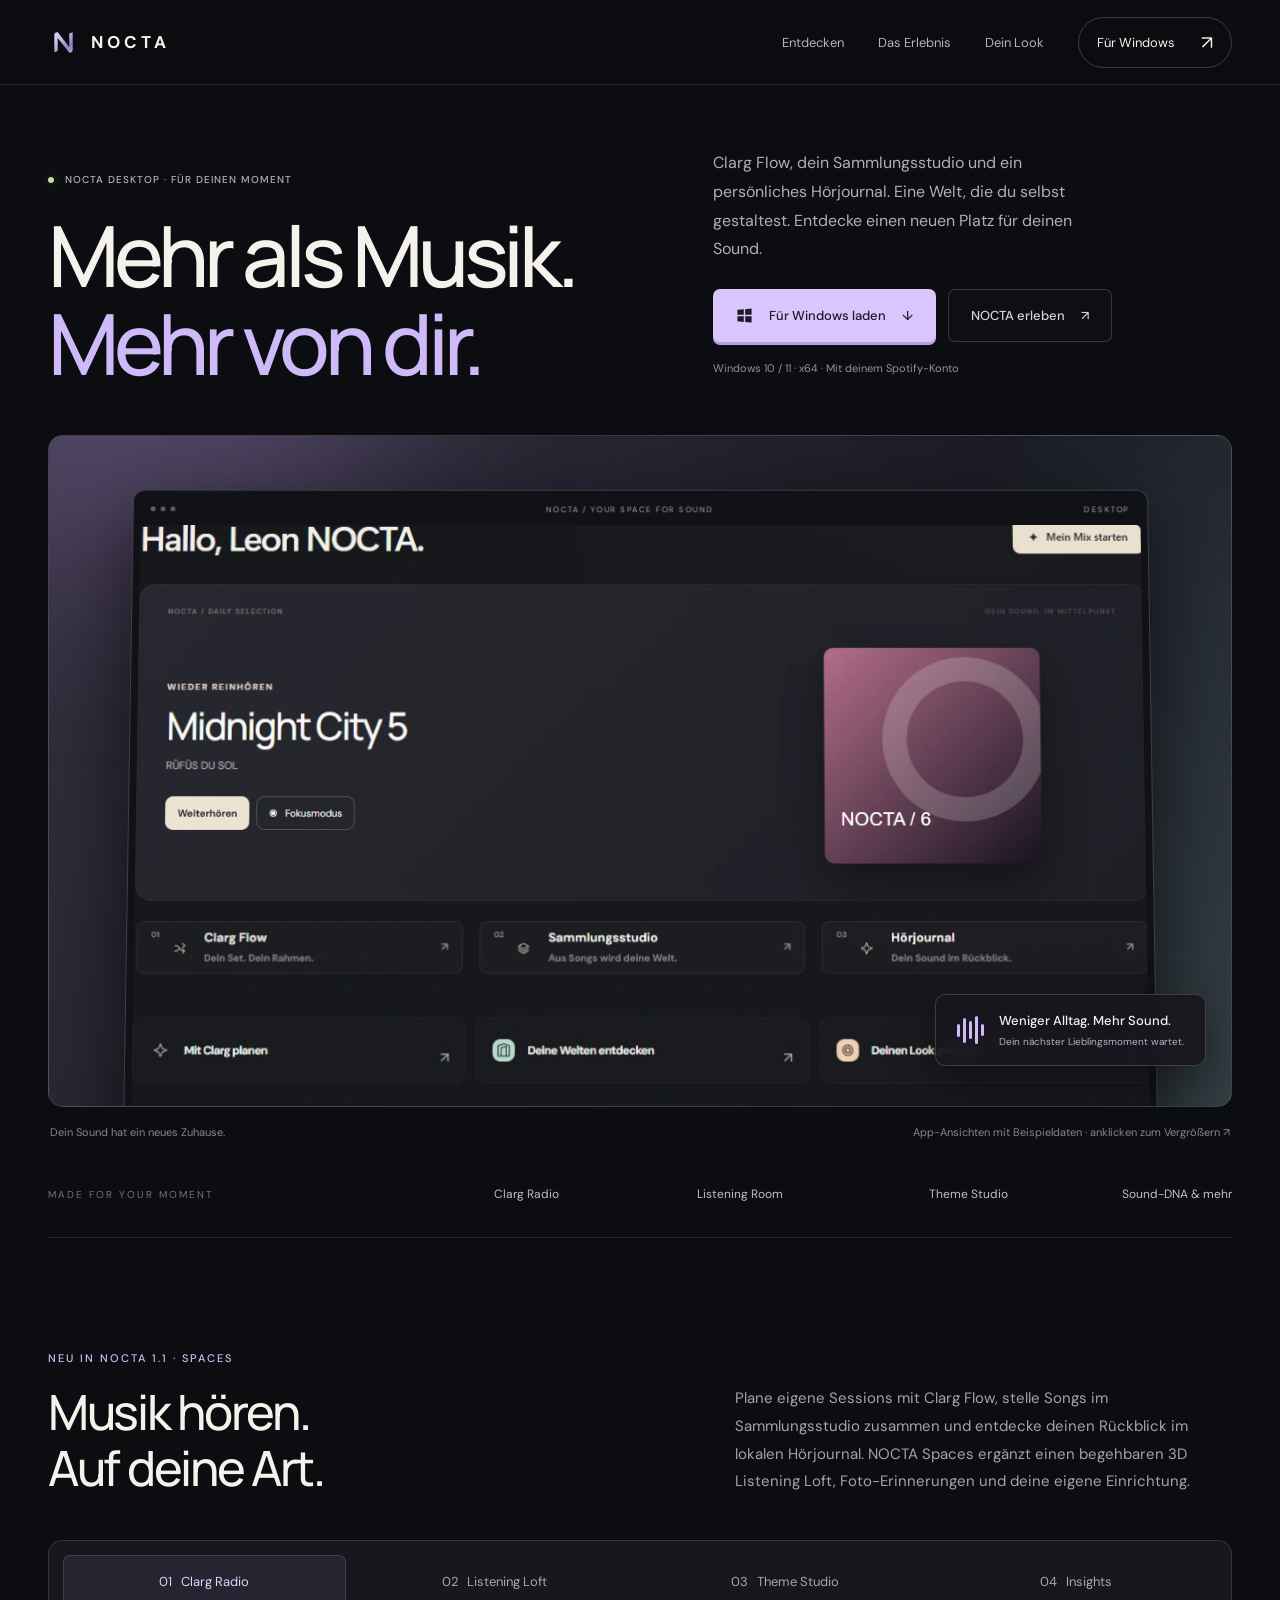
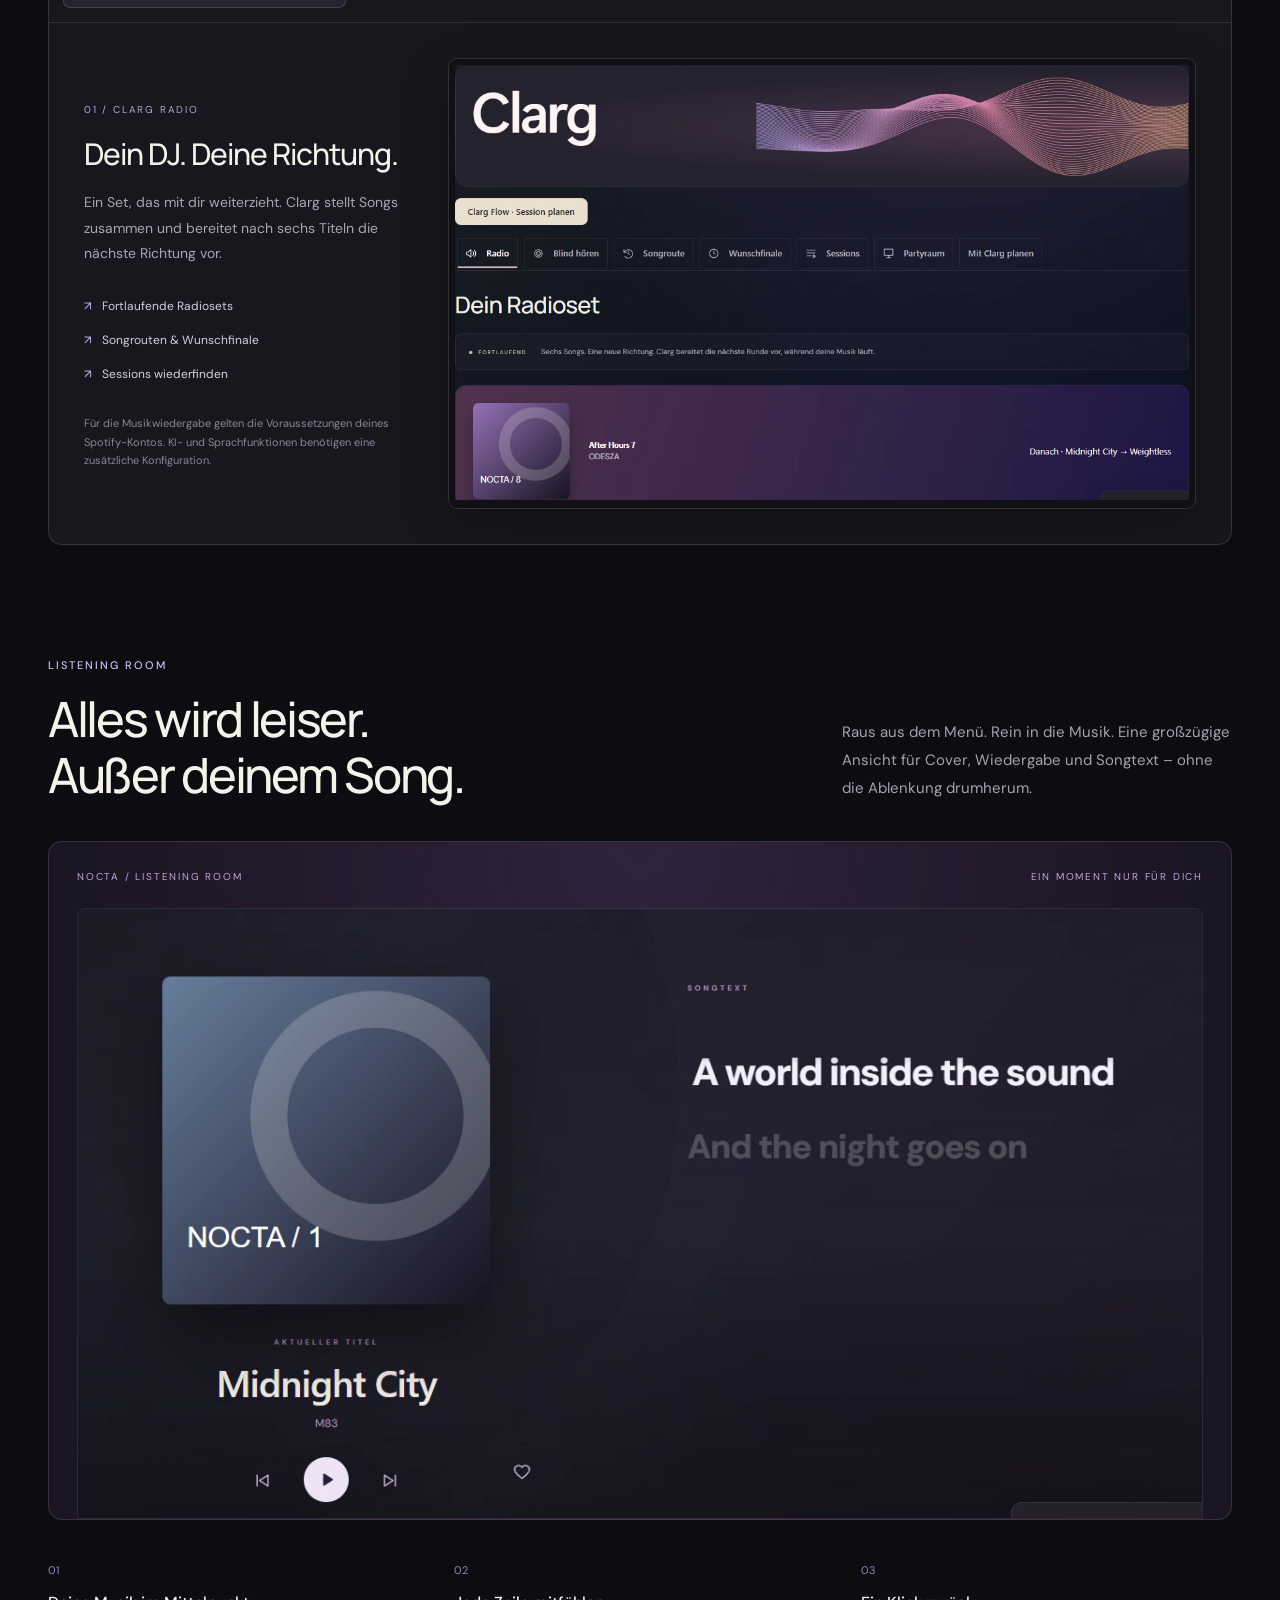
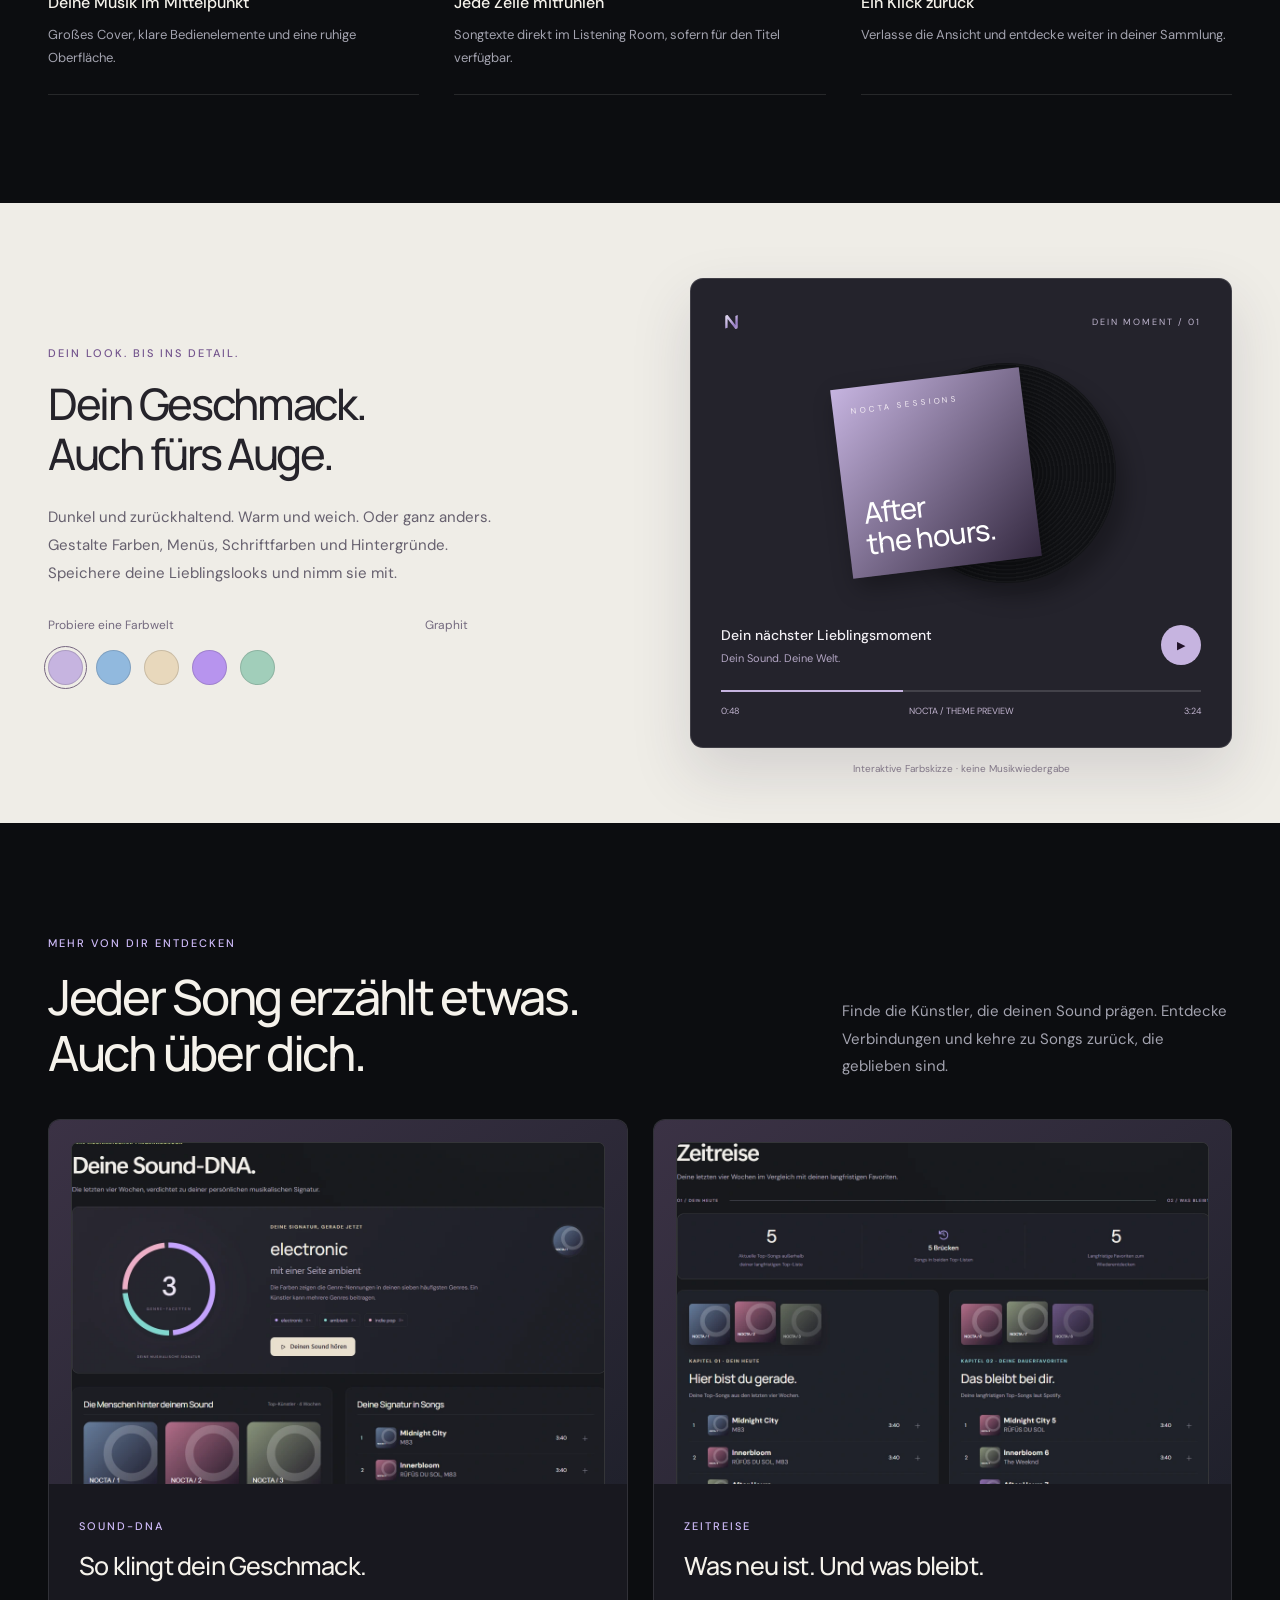
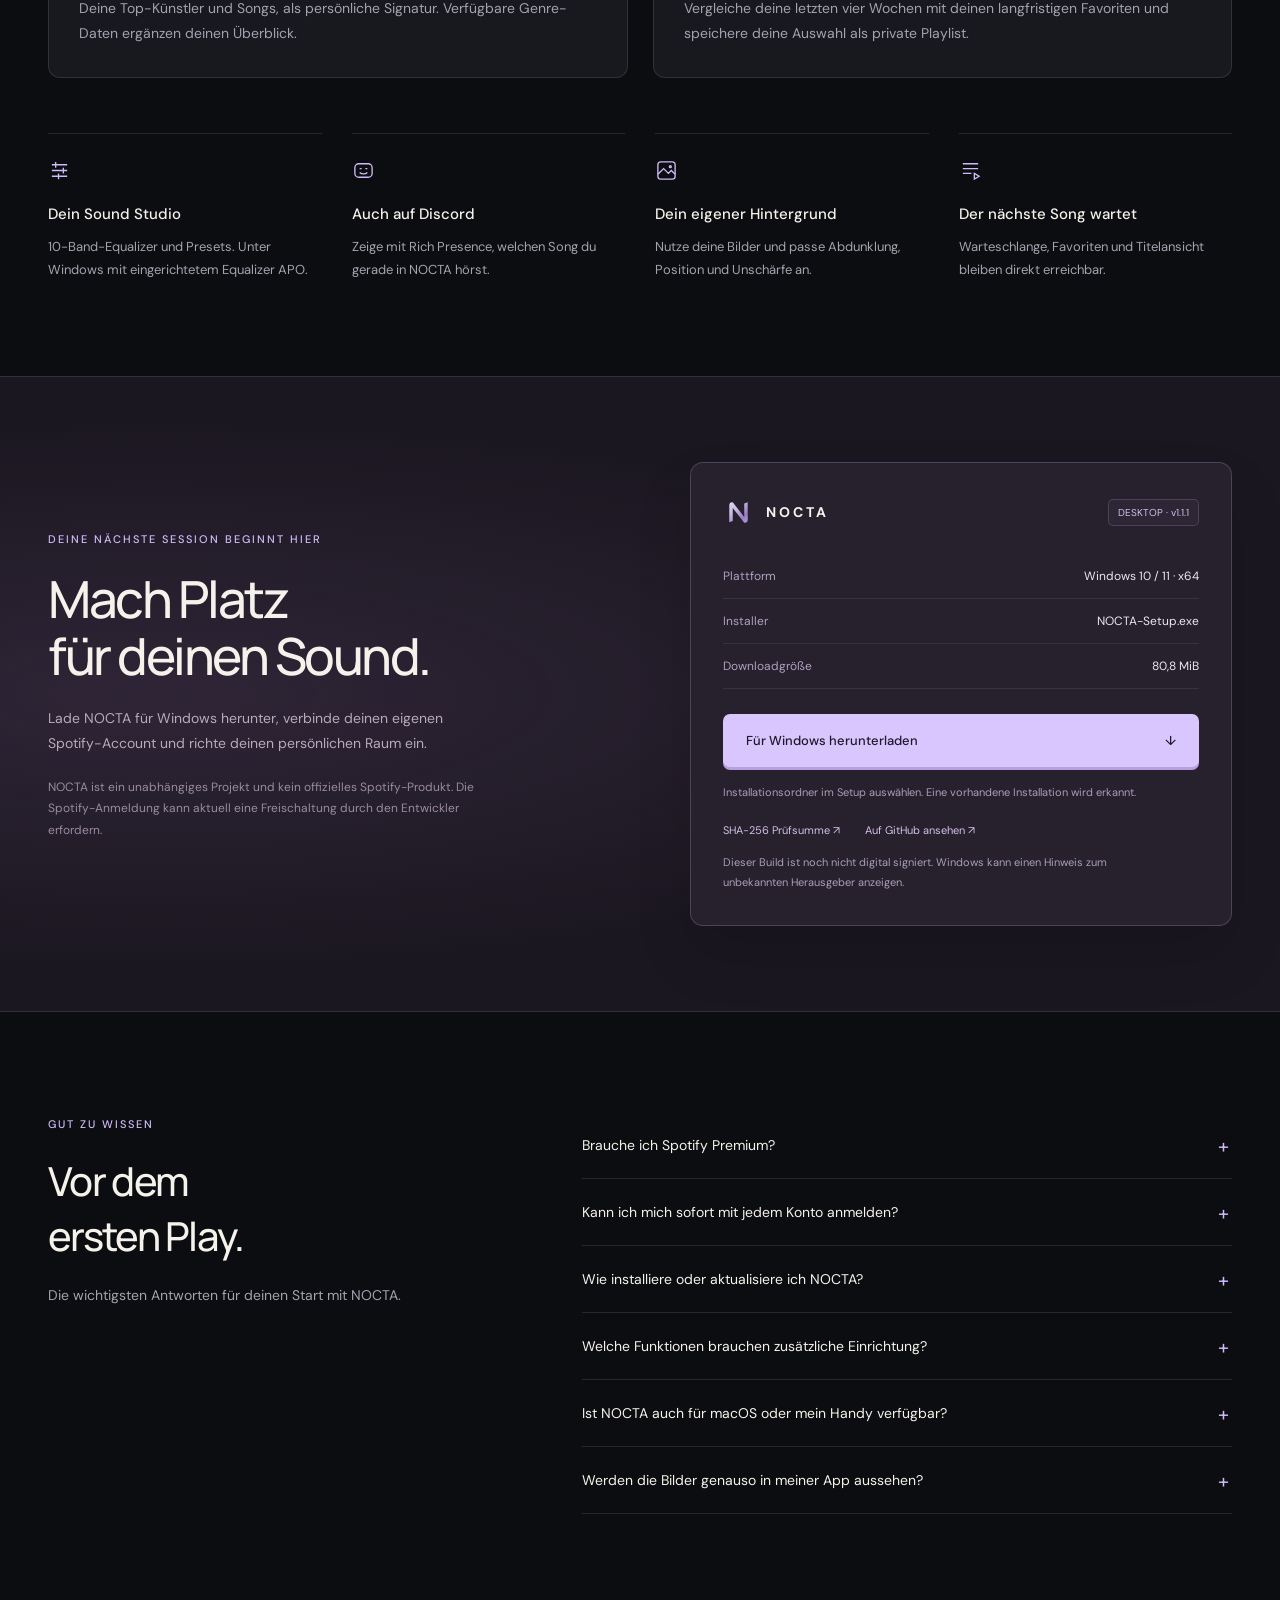
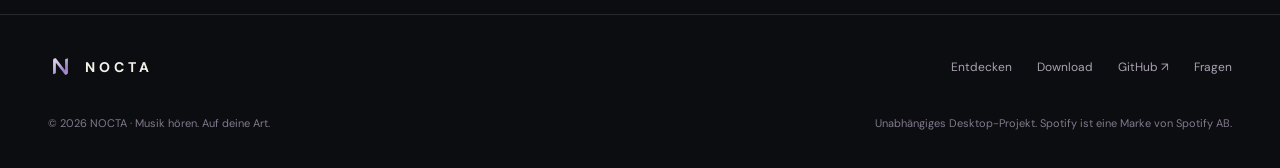
==== commit dfe531b6: "Release NOCTA Spaces 1.1.1 and showcase the Listening Loft" ====
--- a/docs/index.html
+++ b/docs/index.html
@@ -1,11 +1,11 @@
-<!doctype html><html lang="de"><head><meta charset="utf-8"><meta name="viewport" content="width=device-width,initial-scale=1"><meta name="theme-color" content="#101112"><title>NOCTA — Dein Sound. Dein Raum.</title><meta name="description" content="Dein persönlicher Raum für Musik. Entdecke NOCTA für Windows mit Clarg Radio, Listening Room, individuellen Themes und Spotify-Verbindung."><meta property="og:title" content="NOCTA — Dein Sound. Dein Raum."><meta property="og:description" content="Musik hören. Auf deine Art. Entdecke NOCTA für Windows."><link rel="canonical" href="https://tysoncca.github.io/nocta-downloads/"><meta property="og:type" content="website"><meta property="og:image" content="https://tysoncca.github.io/nocta-downloads/assets/home-focus.webp"><link rel="icon" href="assets/logo.svg" type="image/svg+xml"><link rel="stylesheet" href="styles.css?v=2"><script src="app.js?v=2" defer></script></head>
+<!doctype html><html lang="de"><head><meta charset="utf-8"><meta name="viewport" content="width=device-width,initial-scale=1"><meta name="theme-color" content="#101112"><title>NOCTA — Dein Sound. Dein Raum.</title><meta name="description" content="Dein persönlicher Raum für Musik. Entdecke NOCTA für Windows mit begehbarem Listening Loft, Clarg Radio, individuellen Themes und Spotify-Verbindung."><meta property="og:title" content="NOCTA — Dein Sound. Dein Raum."><meta property="og:description" content="Musik hören. Auf deine Art. Entdecke NOCTA für Windows."><link rel="canonical" href="https://tysoncca.github.io/nocta-downloads/"><meta property="og:type" content="website"><meta property="og:image" content="https://tysoncca.github.io/nocta-downloads/assets/home-focus.webp"><link rel="icon" href="assets/logo.svg" type="image/svg+xml"><link rel="stylesheet" href="styles.css?v=2"><script src="app.js?v=3" defer></script></head>
 <body id="top"><header><nav class="wrap nav" aria-label="Hauptnavigation"><a class="brand" href="#top" aria-label="NOCTA Startseite"><img src="assets/logo.svg" alt="" width="30" height="36">NOCTA</a><div class="navlinks"><a href="#entdecken">Entdecken</a><a href="#listening">Das Erlebnis</a><a href="#dein-look">Dein Look</a><a class="nav-download" href="#download">Für Windows <span class="arrow" aria-hidden="true">↗</span></a></div></nav></header>
 <main><section class="hero wrap" aria-labelledby="hero-title"><div class="hero-top"><div><div class="availability"><span class="dot"></span> NOCTA DESKTOP · FÜR DEINEN MOMENT</div><h1 id="hero-title">Mehr als Musik.<br><em>Mehr von dir.</em></h1></div><div class="hero-aside"><p>Clarg Flow, dein Sammlungsstudio und ein persönliches Hörjournal. Eine Welt, die du selbst gestaltest. Entdecke einen neuen Platz für deinen Sound.</p><div class="hero-actions"><a class="btn primary" href="#download"><svg viewBox="0 0 24 24" fill="currentColor" aria-hidden="true"><path d="M2 4l9-1v8H2zm11-1l9-1v9h-9zM2 13h9v8l-9-1zm11 0h9v9l-9-1z"/></svg>Für Windows laden <span aria-hidden="true">↓</span></a><a class="btn secondary" href="#entdecken">NOCTA erleben <span aria-hidden="true">↗</span></a></div><span class="micro">Windows 10 / 11 · x64 · Mit deinem Spotify-Konto</span></div></div><div class="hero-showcase reveal"><div class="hero-frame zoom" role="button" tabindex="0" aria-label="NOCTA Startseite vergrößern" data-title="NOCTA · Dein persönlicher Musikraum"><div class="window-head"><span class="window-dots"><i></i><i></i><i></i></span><span>NOCTA / YOUR SPACE FOR SOUND</span><span>DESKTOP</span></div><img src="assets/home-focus.webp" alt="NOCTA Startseite mit persönlicher Begrüßung, Musikempfehlung und nächster Warteschlange" width="1440" height="1000" fetchpriority="high"></div><div class="hero-float" aria-hidden="true"><span class="equalizer"><i style="--h:13px;--d:-.4s"></i><i style="--h:25px;--d:-.8s"></i><i style="--h:18px;--d:-.2s"></i><i style="--h:28px;--d:-.6s"></i><i style="--h:12px;--d:-1s"></i></span><div><b>Weniger Alltag. Mehr Sound.</b><small>Dein nächster Lieblingsmoment wartet.</small></div></div></div><div class="hero-caption"><span>Dein Sound hat ein neues Zuhause.</span><span>App-Ansichten mit Beispieldaten · anklicken zum Vergrößern ↗</span></div></section>
 <div class="wrap chapter-nav"><span>MADE FOR YOUR MOMENT</span><a href="#entdecken">Clarg Radio</a><a href="#listening">Listening Room</a><a href="#dein-look">Theme Studio</a><a href="#mehr">Sound-DNA & mehr</a></div>
-<section id="entdecken" class="wrap"><div class="intro reveal"><div><span class="eyebrow">NEU IN NOCTA 1.0</span><h2>Musik hören.<br>Auf deine Art.</h2></div><p>Plane eigene Sessions mit Clarg Flow, stelle Songs im Sammlungsstudio zusammen und entdecke deinen Rückblick im lokalen Hörjournal. NOCTA 1.0 gibt deiner Musik mehr Raum.</p></div><div class="tour-shell reveal"><div class="tour-tabs" role="tablist" aria-label="App-Funktionen"><button class="tour-tab" id="tab-clarg" role="tab" aria-selected="true" aria-controls="tour-panel" data-view="clarg">01 &nbsp; Clarg Radio</button><button class="tour-tab" id="tab-room" role="tab" aria-selected="false" aria-controls="tour-panel" tabindex="-1" data-view="room">02 &nbsp; Listening Room</button><button class="tour-tab" id="tab-themes" role="tab" aria-selected="false" aria-controls="tour-panel" tabindex="-1" data-view="themes">03 &nbsp; Theme Studio</button><button class="tour-tab" id="tab-insights" role="tab" aria-selected="false" aria-controls="tour-panel" tabindex="-1" data-view="insights">04 &nbsp; Insights</button></div><div class="tour-body" role="tabpanel" id="tour-panel" aria-labelledby="tab-clarg"><div class="tour-copy"><span class="tour-number" id="tour-number">01 / CLARG RADIO</span><h3 id="tour-title">Dein DJ. Deine Richtung.</h3><p id="tour-description">Ein Set, das mit dir weiterzieht. Clarg stellt Songs zusammen und bereitet nach sechs Titeln die nächste Richtung vor.</p><ul id="tour-points"><li>Fortlaufende Radiosets</li><li>Songrouten & Wunschfinale</li><li>Sessions wiederfinden</li></ul><div class="tour-note">Für die Musikwiedergabe gelten die Voraussetzungen deines Spotify-Kontos. KI- und Sprachfunktionen benötigen eine zusätzliche Konfiguration.</div></div><div class="tour-screen zoom" role="button" tabindex="0" aria-label="Ausgewählte App-Ansicht vergrößern"><img id="tour-image" src="assets/clarg-focus.webp" alt="Clarg mit Radio, Songroute, Wunschfinale und Session-Tabs" loading="lazy" width="1440" height="900"></div></div></div></section>
+<section id="entdecken" class="wrap"><div class="intro reveal"><div><span class="eyebrow">NEU IN NOCTA 1.1 · SPACES</span><h2>Musik hören.<br>Auf deine Art.</h2></div><p>Plane eigene Sessions mit Clarg Flow, stelle Songs im Sammlungsstudio zusammen und entdecke deinen Rückblick im lokalen Hörjournal. NOCTA Spaces ergänzt einen begehbaren 3D Listening Loft, Foto-Erinnerungen und deine eigene Einrichtung.</p></div><div class="tour-shell reveal"><div class="tour-tabs" role="tablist" aria-label="App-Funktionen"><button class="tour-tab" id="tab-clarg" role="tab" aria-selected="true" aria-controls="tour-panel" data-view="clarg">01 &nbsp; Clarg Radio</button><button class="tour-tab" id="tab-room" role="tab" aria-selected="false" aria-controls="tour-panel" tabindex="-1" data-view="room">02 &nbsp; Listening Loft</button><button class="tour-tab" id="tab-themes" role="tab" aria-selected="false" aria-controls="tour-panel" tabindex="-1" data-view="themes">03 &nbsp; Theme Studio</button><button class="tour-tab" id="tab-insights" role="tab" aria-selected="false" aria-controls="tour-panel" tabindex="-1" data-view="insights">04 &nbsp; Insights</button></div><div class="tour-body" role="tabpanel" id="tour-panel" aria-labelledby="tab-clarg"><div class="tour-copy"><span class="tour-number" id="tour-number">01 / CLARG RADIO</span><h3 id="tour-title">Dein DJ. Deine Richtung.</h3><p id="tour-description">Ein Set, das mit dir weiterzieht. Clarg stellt Songs zusammen und bereitet nach sechs Titeln die nächste Richtung vor.</p><ul id="tour-points"><li>Fortlaufende Radiosets</li><li>Songrouten & Wunschfinale</li><li>Sessions wiederfinden</li></ul><div class="tour-note">Für die Musikwiedergabe gelten die Voraussetzungen deines Spotify-Kontos. KI- und Sprachfunktionen benötigen eine zusätzliche Konfiguration.</div></div><div class="tour-screen zoom" role="button" tabindex="0" aria-label="Ausgewählte App-Ansicht vergrößern"><img id="tour-image" src="assets/clarg-focus.webp" alt="Clarg mit Radio, Songroute, Wunschfinale und Session-Tabs" loading="lazy" width="1440" height="900"></div></div></div></section>
 <section class="wrap feature" id="listening"><div class="feature-heading reveal"><div><span class="eyebrow">Listening Room</span><h2 class="section-title">Alles wird leiser.<br>Außer deinem Song.</h2></div><p class="body-copy">Raus aus dem Menü. Rein in die Musik. Eine großzügige Ansicht für Cover, Wiedergabe und Songtext – ohne die Ablenkung drumherum.</p></div><div class="listening-stage reveal"><div class="stage-tag"><span>NOCTA / LISTENING ROOM</span><span>EIN MOMENT NUR FÜR DICH</span></div><div class="zoom" role="button" tabindex="0" aria-label="Listening Room vergrößern"><img src="assets/listening-focus.webp" alt="Listening Room: Albumcover und Songtext in einer reduzierten Vollbildansicht" width="1440" height="900" loading="lazy"></div></div><div class="support-row"><div class="reveal"><small>01</small><h3>Deine Musik im Mittelpunkt</h3><p>Großes Cover, klare Bedienelemente und eine ruhige Oberfläche.</p></div><div class="reveal"><small>02</small><h3>Jede Zeile mitfühlen</h3><p>Songtexte direkt im Listening Room, sofern für den Titel verfügbar.</p></div><div class="reveal"><small>03</small><h3>Ein Klick zurück</h3><p>Verlasse die Ansicht und entdecke weiter in deiner Sammlung.</p></div></div></section>
 <section class="wrap personal" id="dein-look"><div class="reveal"><span class="eyebrow">Dein Look. Bis ins Detail.</span><h2 class="section-title">Dein Geschmack.<br>Auch fürs Auge.</h2><p class="body-copy">Dunkel und zurückhaltend. Warm und weich. Oder ganz anders. Gestalte Farben, Menüs, Schriftfarben und Hintergründe. Speichere deine Lieblingslooks und nimm sie mit.</p><div class="palette-label"><span>Probiere eine Farbwelt</span><span id="palette-name" aria-live="polite">Graphit</span></div><div class="swatches" aria-label="Theme-Vorschau"><button class="swatch" style="--swatch:#c6b4e0" aria-label="Graphit" aria-pressed="true" data-palette="graphit"></button><button class="swatch" style="--swatch:#91b9de" aria-label="Mitternacht" aria-pressed="false" data-palette="midnight"></button><button class="swatch" style="--swatch:#e8d8bc" aria-label="Papier" aria-pressed="false" data-palette="paper"></button><button class="swatch" style="--swatch:#b794ee" aria-label="Aurora" aria-pressed="false" data-palette="aurora"></button><button class="swatch" style="--swatch:#a1ceba" aria-label="Forest" aria-pressed="false" data-palette="forest"></button></div></div><div class="theme-demo reveal" aria-label="Illustrative Vorschau der Theme-Farben"><div class="demo-top"><img src="assets/logo.svg" alt=""><span>DEIN MOMENT / 01</span></div><div class="demo-art"><div class="demo-cover"><span>NOCTA SESSIONS</span><b>After<br>the hours.</b></div></div><div class="demo-track"><div><b>Dein nächster Lieblingsmoment</b><small>Dein Sound. Deine Welt.</small></div><span class="demo-play" aria-hidden="true">▶</span></div><div class="demo-progress"><i></i></div><div class="demo-bottom"><span>0:48</span><span>NOCTA / THEME PREVIEW</span><span>3:24</span></div><span class="demo-disclaimer">Interaktive Farbskizze · keine Musikwiedergabe</span></div></section>
 <section class="wrap" id="mehr"><div class="feature-heading reveal"><div><span class="eyebrow">Mehr von dir entdecken</span><h2 class="section-title">Jeder Song erzählt etwas.<br>Auch über dich.</h2></div><p class="body-copy">Finde die Künstler, die deinen Sound prägen. Entdecke Verbindungen und kehre zu Songs zurück, die geblieben sind.</p></div><div class="details-grid"><article class="detail-block reveal"><div class="detail-image zoom" role="button" tabindex="0" aria-label="Sound-DNA vergrößern"><img src="assets/dna-focus.webp" alt="Sound-DNA zeigt persönliche Top-Künstler, Genres und die musikalische Signatur" loading="lazy" width="1440" height="900"></div><div class="detail-text"><span class="eyebrow">Sound-DNA</span><h3>So klingt dein Geschmack.</h3><p>Deine Top-Künstler und Songs, als persönliche Signatur. Verfügbare Genre-Daten ergänzen deinen Überblick.</p></div></article><article class="detail-block reveal"><div class="detail-image zoom" role="button" tabindex="0" aria-label="Zeitreise vergrößern"><img src="assets/travel-focus.webp" alt="Zeitreise vergleicht aktuelle Favoriten mit langfristigen Top-Songs" loading="lazy" width="1440" height="900"></div><div class="detail-text"><span class="eyebrow">Zeitreise</span><h3>Was neu ist. Und was bleibt.</h3><p>Vergleiche deine letzten vier Wochen mit deinen langfristigen Favoriten und speichere deine Auswahl als private Playlist.</p></div></article></div><div class="small-features"><article class="reveal"><svg viewBox="0 0 24 24" aria-hidden="true"><path d="M4 6h16M4 12h16M4 18h16M8 3v6m8 0v6m-5 0v6"/></svg><h3>Dein Sound Studio</h3><p>10-Band-Equalizer und Presets. Unter Windows mit eingerichtetem Equalizer APO.</p></article><article class="reveal"><svg viewBox="0 0 24 24" aria-hidden="true"><rect x="3" y="5" width="18" height="14" rx="4"/><path d="M8 10h2m4 0h2M8 14c2 2 6 2 8 0"/></svg><h3>Auch auf Discord</h3><p>Zeige mit Rich Presence, welchen Song du gerade in NOCTA hörst.</p></article><article class="reveal"><svg viewBox="0 0 24 24" aria-hidden="true"><rect x="3" y="3" width="18" height="18" rx="3"/><path d="M3 16l6-6 5 5 3-3 4 4"/><circle cx="16" cy="8" r="1"/></svg><h3>Dein eigener Hintergrund</h3><p>Nutze deine Bilder und passe Abdunklung, Position und Unschärfe an.</p></article><article class="reveal"><svg viewBox="0 0 24 24" aria-hidden="true"><path d="M4 5h16M4 10h16M4 15h9m3 0l5 3-5 3z"/></svg><h3>Der nächste Song wartet</h3><p>Warteschlange, Favoriten und Titelansicht bleiben direkt erreichbar.</p></article></div></section>
-<section class="download-section" id="download"><div class="wrap download-inner"><div class="reveal"><span class="eyebrow">Deine nächste Session beginnt hier</span><h2>Mach Platz<br>für deinen Sound.</h2><p>Lade NOCTA für Windows herunter, verbinde deinen eigenen Spotify-Account und richte deinen persönlichen Raum ein.</p><p class="setup-note">NOCTA ist ein unabhängiges Projekt und kein offizielles Spotify-Produkt. Die Spotify-Anmeldung kann aktuell eine Freischaltung durch den Entwickler erfordern.</p></div><div class="download-card reveal"><div class="release-top"><div class="brand"><img src="assets/logo.svg" alt="">NOCTA</div><span class="release-badge">DESKTOP · v1.0.1</span></div><dl><div><dt>Plattform</dt><dd>Windows 10 / 11 · x64</dd></div><div><dt>Installer</dt><dd>NOCTA-Setup.exe</dd></div><div><dt>Downloadgröße</dt><dd>80,4 MiB</dd></div></dl><a class="btn primary" data-download href="https://github.com/TysonCCA/nocta-downloads/releases/download/v1.0.1/NOCTA-Setup.exe" download="NOCTA-Setup.exe"><span>Für Windows herunterladen</span><span aria-hidden="true">↓</span></a><p class="micro" id="download-feedback" role="status">Installationsordner im Setup auswählen. Eine vorhandene Installation wird erkannt.</p><div class="release-links"><a href="downloads/SHA256.txt" target="_blank" rel="noopener">SHA-256 Prüfsumme ↗</a><a href="https://github.com/TysonCCA/nocta-downloads" target="_blank" rel="noopener">Auf GitHub ansehen ↗</a></div><p class="micro">Dieser Build ist noch nicht digital signiert. Windows kann einen Hinweis zum unbekannten Herausgeber anzeigen.</p></div></div></section>
+<section class="download-section" id="download"><div class="wrap download-inner"><div class="reveal"><span class="eyebrow">Deine nächste Session beginnt hier</span><h2>Mach Platz<br>für deinen Sound.</h2><p>Lade NOCTA für Windows herunter, verbinde deinen eigenen Spotify-Account und richte deinen persönlichen Raum ein.</p><p class="setup-note">NOCTA ist ein unabhängiges Projekt und kein offizielles Spotify-Produkt. Die Spotify-Anmeldung kann aktuell eine Freischaltung durch den Entwickler erfordern.</p></div><div class="download-card reveal"><div class="release-top"><div class="brand"><img src="assets/logo.svg" alt="">NOCTA</div><span class="release-badge">DESKTOP · v1.1.1</span></div><dl><div><dt>Plattform</dt><dd>Windows 10 / 11 · x64</dd></div><div><dt>Installer</dt><dd>NOCTA-Setup.exe</dd></div><div><dt>Downloadgröße</dt><dd>80,8 MiB</dd></div></dl><a class="btn primary" data-download href="https://github.com/TysonCCA/nocta-downloads/releases/download/v1.1.1/NOCTA-Setup.exe" download="NOCTA-Setup.exe"><span>Für Windows herunterladen</span><span aria-hidden="true">↓</span></a><p class="micro" id="download-feedback" role="status">Installationsordner im Setup auswählen. Eine vorhandene Installation wird erkannt.</p><div class="release-links"><a href="downloads/SHA256.txt" target="_blank" rel="noopener">SHA-256 Prüfsumme ↗</a><a href="https://github.com/TysonCCA/nocta-downloads" target="_blank" rel="noopener">Auf GitHub ansehen ↗</a></div><p class="micro">Dieser Build ist noch nicht digital signiert. Windows kann einen Hinweis zum unbekannten Herausgeber anzeigen.</p></div></div></section>
 <section class="wrap faq" id="fragen"><div class="reveal"><span class="eyebrow">Gut zu wissen</span><h2>Vor dem<br>ersten Play.</h2><p class="body-copy">Die wichtigsten Antworten für deinen Start mit NOCTA.</p></div><div class="reveal"><details><summary>Brauche ich Spotify Premium?</summary><p>Für die Wiedergabe im integrierten Spotify-Player ist Spotify Premium erforderlich. NOCTA verwendet deinen eigenen Spotify-Account. Die API-Freigabe des Projekts begrenzt derzeit, welche Konten sich anmelden können.</p></details><details><summary>Kann ich mich sofort mit jedem Konto anmelden?</summary><p>Noch nicht uneingeschränkt. Die Spotify-Integration befindet sich im Entwicklungsmodus. Dein Konto muss gegebenenfalls zuerst vom Entwickler freigeschaltet werden. Der Download allein garantiert deshalb noch keinen Spotify-Zugang.</p></details><details><summary>Wie installiere oder aktualisiere ich NOCTA?</summary><p>Lade die Setup-Datei herunter und öffne sie. Bei einer Neuinstallation wählst du deinen Installationsordner. Erkennt das Setup eine ältere NOCTA-Version, bietet es ein Update an. Bei gleicher oder neuerer Version kannst du die vorhandene App starten.</p></details><details><summary>Welche Funktionen brauchen zusätzliche Einrichtung?</summary><p>Die KI- und Sprachfunktionen von Clarg sowie KI-Bildbearbeitung benötigen eine passende Konfiguration und einen eigenen API-Zugang. Der Equalizer benötigt Equalizer APO am Windows-Ausgabegerät. Für Discord Rich Presence muss Discord Desktop laufen. Songtexte sind nicht für jeden Titel verfügbar.</p></details><details><summary>Ist NOCTA auch für macOS oder mein Handy verfügbar?</summary><p>Der angebotene Installer ist für Windows auf 64-Bit-PCs. Eine native Version für macOS, iOS oder Android wird hier derzeit nicht angeboten.</p></details><details><summary>Werden die Bilder genauso in meiner App aussehen?</summary><p>Die Screenshots zeigen die NOCTA-Oberfläche mit Beispieldaten. Deine Songs, Künstler, Statistiken und verfügbaren Inhalte hängen von deinem Spotify-Konto ab. Farben und Hintergründe kannst du selbst gestalten.</p></details></div></section></main>
 <footer><div class="wrap"><div class="footer-top"><a class="brand" href="#top"><img src="assets/logo.svg" alt="">NOCTA</a><div><a href="#entdecken">Entdecken</a><a href="#download">Download</a><a href="https://github.com/TysonCCA/nocta-downloads" target="_blank" rel="noopener">GitHub ↗</a><a href="#fragen">Fragen</a></div></div><div class="footer-bottom"><span>© 2026 NOCTA · Musik hören. Auf deine Art.</span><span>Unabhängiges Desktop-Projekt. Spotify ist eine Marke von Spotify AB.</span></div></div></footer><dialog id="image-dialog" class="lightbox" aria-labelledby="image-title"><header><span id="image-title">App-Vorschau</span><button aria-label="Bild schließen">×</button></header><img src="assets/home-focus.webp" alt="App-Vorschau"></dialog></body></html>
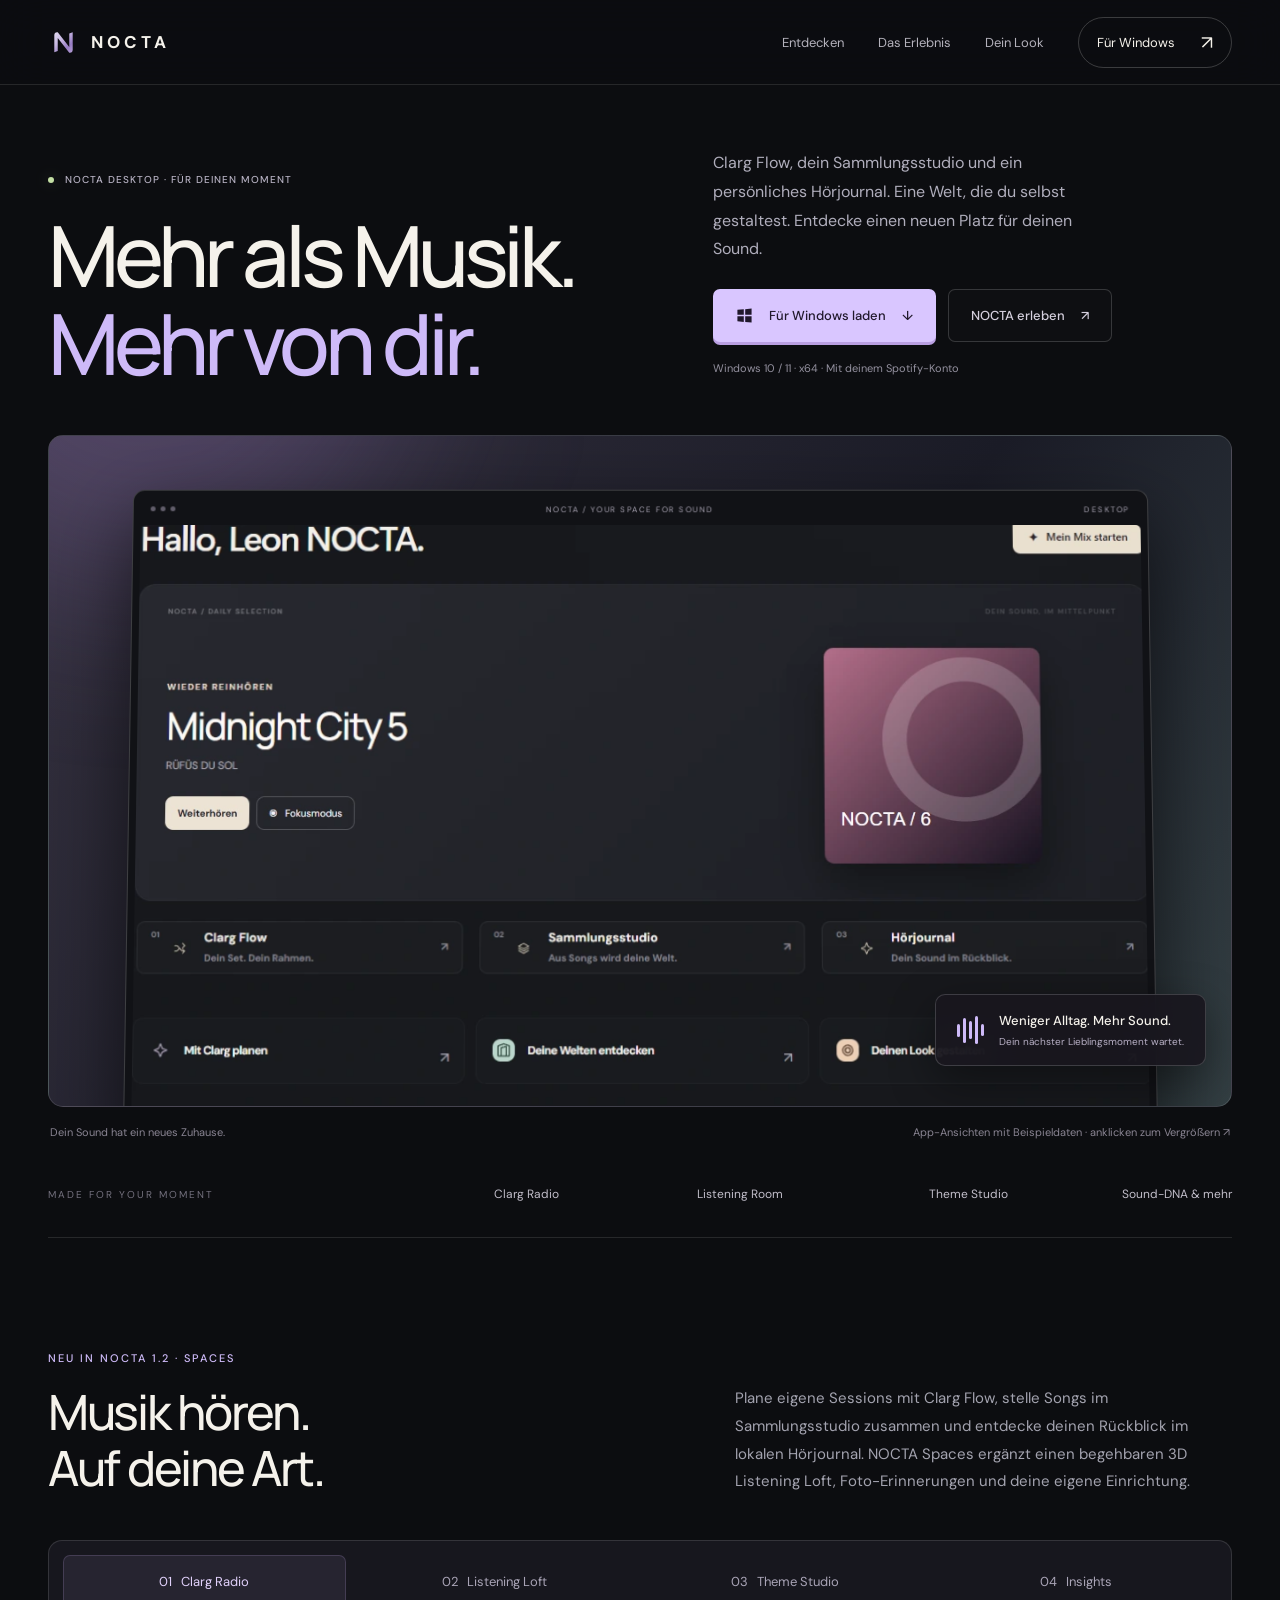
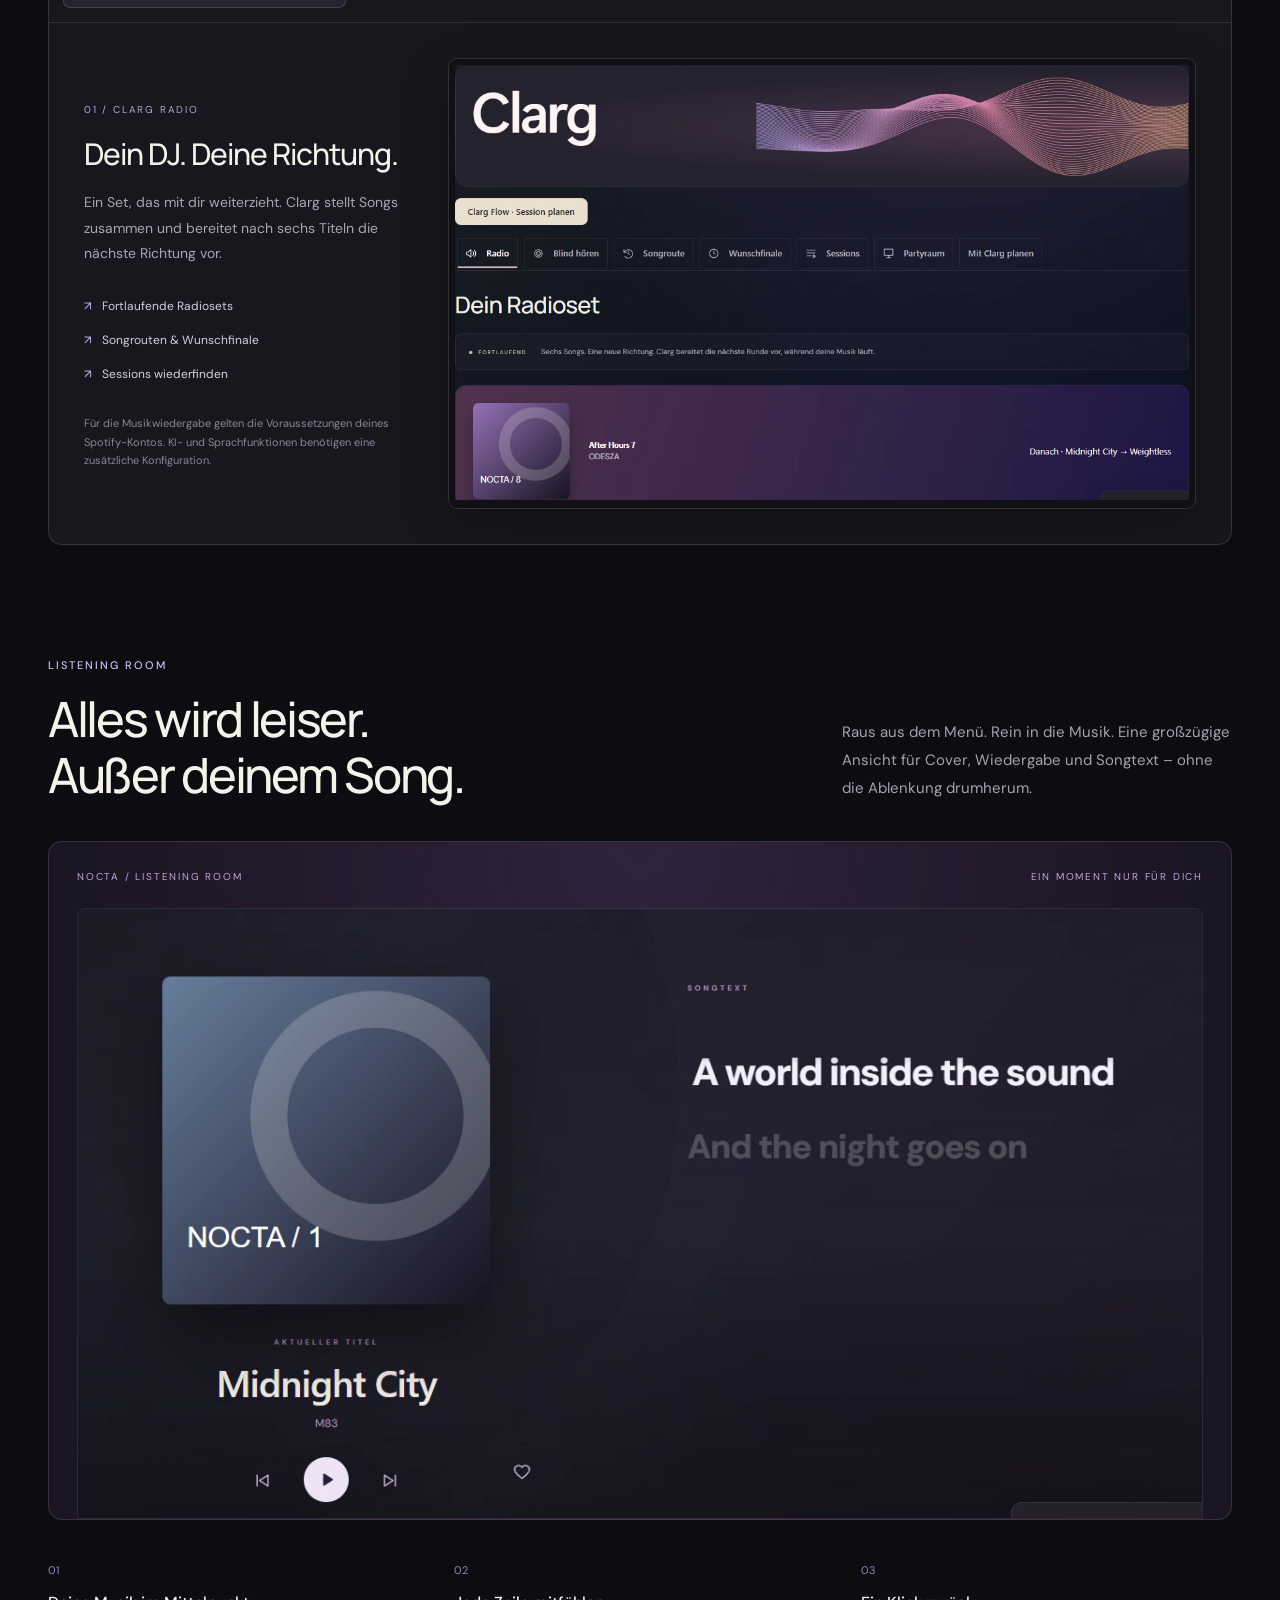
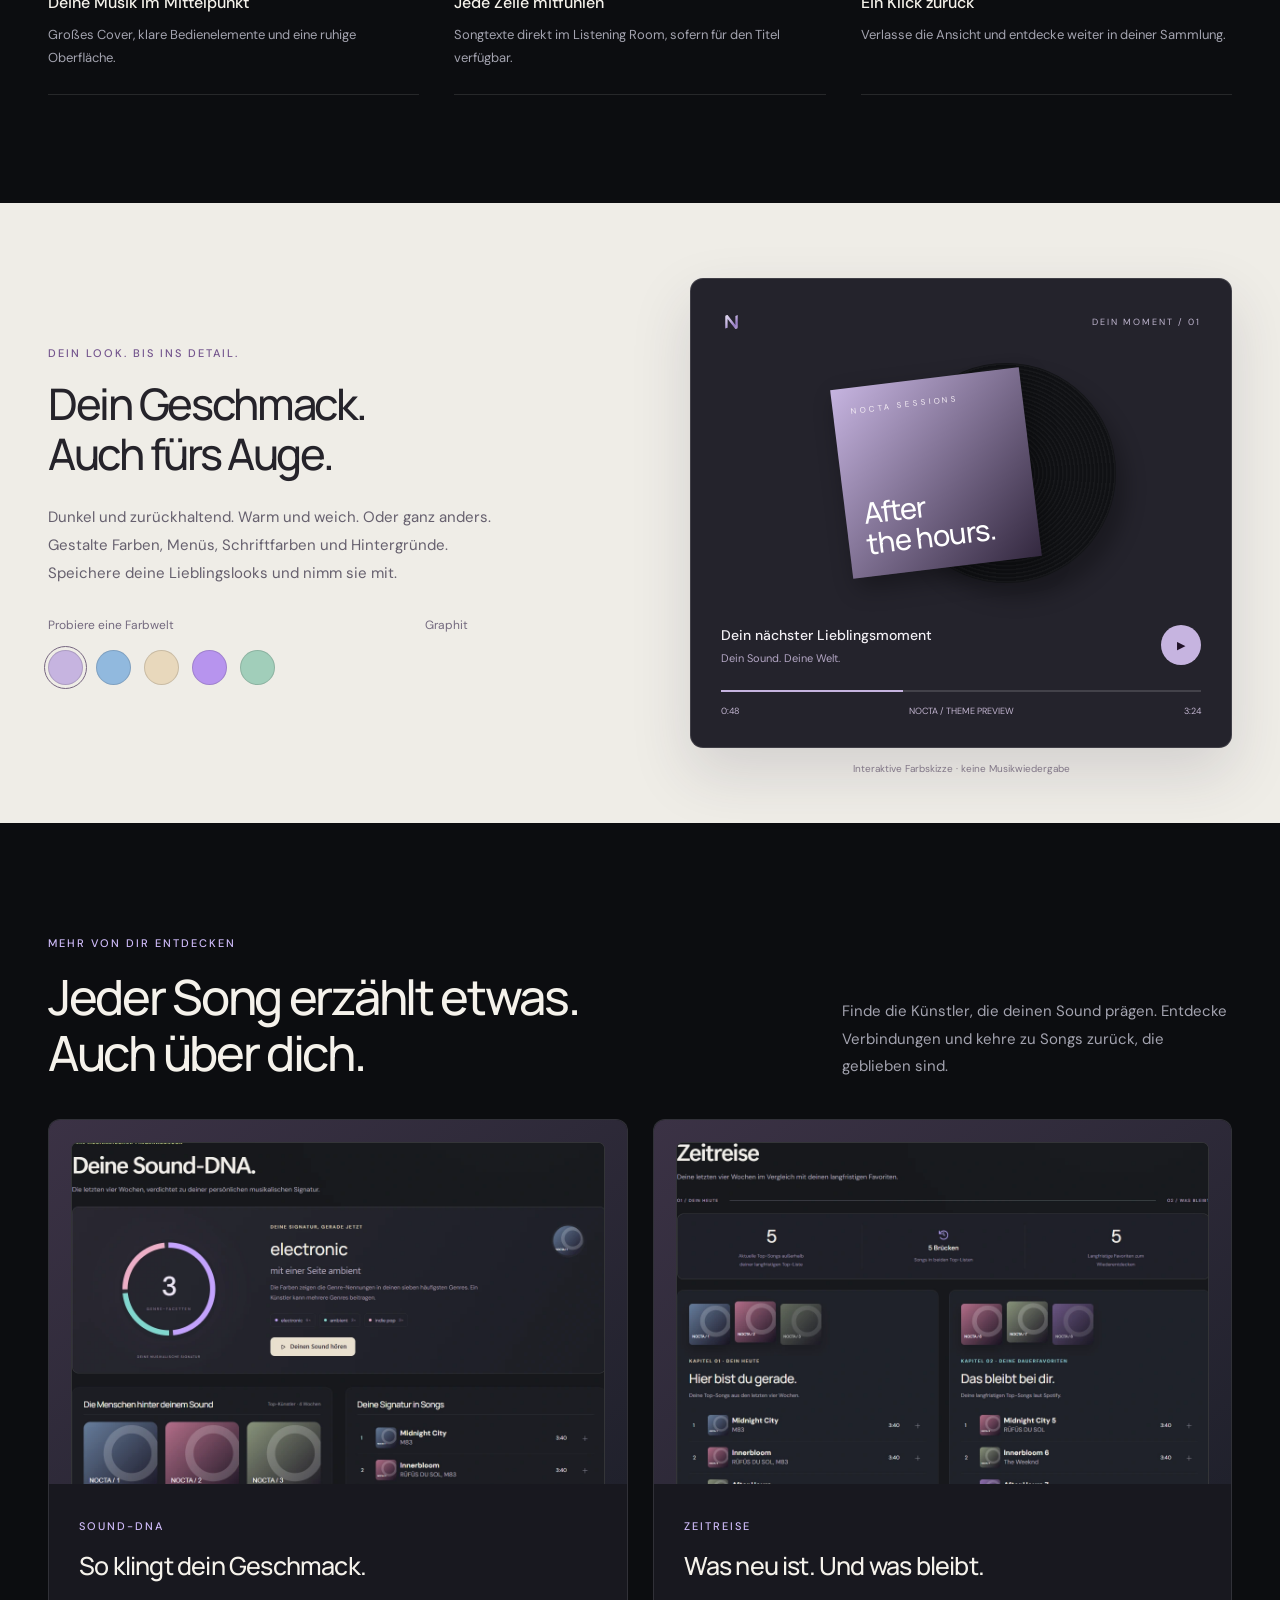
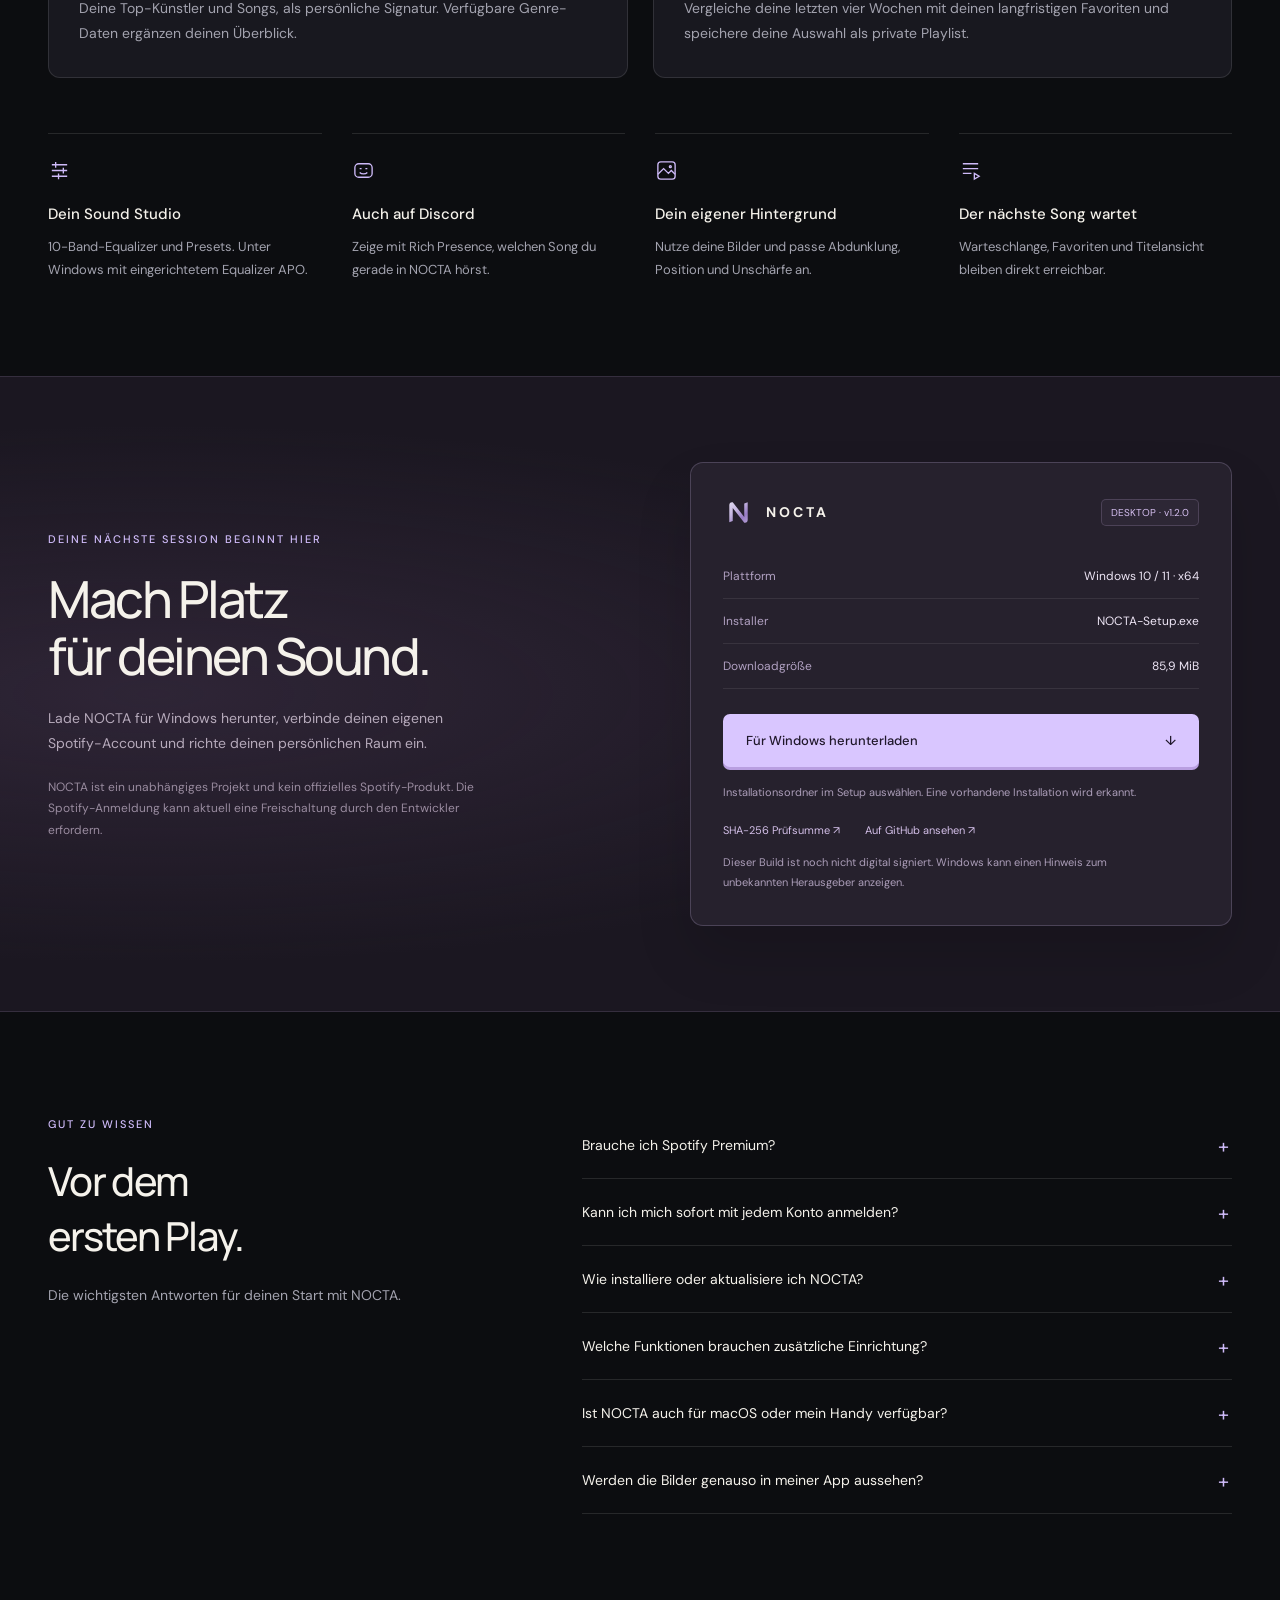
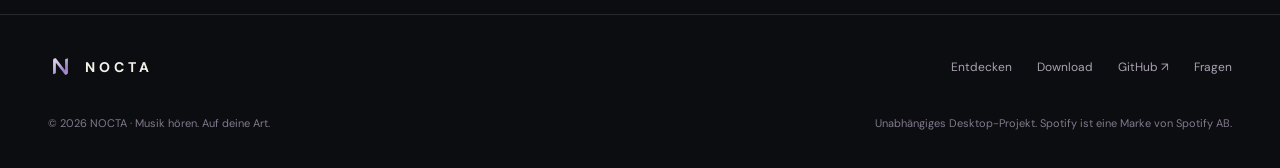
==== commit 2bca5c33: "Showcase redesigned Listening Lounge and release NOCTA 1.2.0" ====
--- a/docs/index.html
+++ b/docs/index.html
@@ -1,11 +1,11 @@
-<!doctype html><html lang="de"><head><meta charset="utf-8"><meta name="viewport" content="width=device-width,initial-scale=1"><meta name="theme-color" content="#101112"><title>NOCTA — Dein Sound. Dein Raum.</title><meta name="description" content="Dein persönlicher Raum für Musik. Entdecke NOCTA für Windows mit begehbarem Listening Loft, Clarg Radio, individuellen Themes und Spotify-Verbindung."><meta property="og:title" content="NOCTA — Dein Sound. Dein Raum."><meta property="og:description" content="Musik hören. Auf deine Art. Entdecke NOCTA für Windows."><link rel="canonical" href="https://tysoncca.github.io/nocta-downloads/"><meta property="og:type" content="website"><meta property="og:image" content="https://tysoncca.github.io/nocta-downloads/assets/home-focus.webp"><link rel="icon" href="assets/logo.svg" type="image/svg+xml"><link rel="stylesheet" href="styles.css?v=2"><script src="app.js?v=3" defer></script></head>
+<!doctype html><html lang="de"><head><meta charset="utf-8"><meta name="viewport" content="width=device-width,initial-scale=1"><meta name="theme-color" content="#101112"><title>NOCTA — Dein Sound. Dein Raum.</title><meta name="description" content="Dein persönlicher Raum für Musik. Entdecke NOCTA für Windows mit begehbarem Listening Loft, Clarg Radio, individuellen Themes und Spotify-Verbindung."><meta property="og:title" content="NOCTA — Dein Sound. Dein Raum."><meta property="og:description" content="Musik hören. Auf deine Art. Entdecke NOCTA für Windows."><link rel="canonical" href="https://tysoncca.github.io/nocta-downloads/"><meta property="og:type" content="website"><meta property="og:image" content="https://tysoncca.github.io/nocta-downloads/assets/home-focus.webp"><link rel="icon" href="assets/logo.svg" type="image/svg+xml"><link rel="stylesheet" href="styles.css?v=2"><script src="app.js?v=4" defer></script></head>
 <body id="top"><header><nav class="wrap nav" aria-label="Hauptnavigation"><a class="brand" href="#top" aria-label="NOCTA Startseite"><img src="assets/logo.svg" alt="" width="30" height="36">NOCTA</a><div class="navlinks"><a href="#entdecken">Entdecken</a><a href="#listening">Das Erlebnis</a><a href="#dein-look">Dein Look</a><a class="nav-download" href="#download">Für Windows <span class="arrow" aria-hidden="true">↗</span></a></div></nav></header>
 <main><section class="hero wrap" aria-labelledby="hero-title"><div class="hero-top"><div><div class="availability"><span class="dot"></span> NOCTA DESKTOP · FÜR DEINEN MOMENT</div><h1 id="hero-title">Mehr als Musik.<br><em>Mehr von dir.</em></h1></div><div class="hero-aside"><p>Clarg Flow, dein Sammlungsstudio und ein persönliches Hörjournal. Eine Welt, die du selbst gestaltest. Entdecke einen neuen Platz für deinen Sound.</p><div class="hero-actions"><a class="btn primary" href="#download"><svg viewBox="0 0 24 24" fill="currentColor" aria-hidden="true"><path d="M2 4l9-1v8H2zm11-1l9-1v9h-9zM2 13h9v8l-9-1zm11 0h9v9l-9-1z"/></svg>Für Windows laden <span aria-hidden="true">↓</span></a><a class="btn secondary" href="#entdecken">NOCTA erleben <span aria-hidden="true">↗</span></a></div><span class="micro">Windows 10 / 11 · x64 · Mit deinem Spotify-Konto</span></div></div><div class="hero-showcase reveal"><div class="hero-frame zoom" role="button" tabindex="0" aria-label="NOCTA Startseite vergrößern" data-title="NOCTA · Dein persönlicher Musikraum"><div class="window-head"><span class="window-dots"><i></i><i></i><i></i></span><span>NOCTA / YOUR SPACE FOR SOUND</span><span>DESKTOP</span></div><img src="assets/home-focus.webp" alt="NOCTA Startseite mit persönlicher Begrüßung, Musikempfehlung und nächster Warteschlange" width="1440" height="1000" fetchpriority="high"></div><div class="hero-float" aria-hidden="true"><span class="equalizer"><i style="--h:13px;--d:-.4s"></i><i style="--h:25px;--d:-.8s"></i><i style="--h:18px;--d:-.2s"></i><i style="--h:28px;--d:-.6s"></i><i style="--h:12px;--d:-1s"></i></span><div><b>Weniger Alltag. Mehr Sound.</b><small>Dein nächster Lieblingsmoment wartet.</small></div></div></div><div class="hero-caption"><span>Dein Sound hat ein neues Zuhause.</span><span>App-Ansichten mit Beispieldaten · anklicken zum Vergrößern ↗</span></div></section>
 <div class="wrap chapter-nav"><span>MADE FOR YOUR MOMENT</span><a href="#entdecken">Clarg Radio</a><a href="#listening">Listening Room</a><a href="#dein-look">Theme Studio</a><a href="#mehr">Sound-DNA & mehr</a></div>
-<section id="entdecken" class="wrap"><div class="intro reveal"><div><span class="eyebrow">NEU IN NOCTA 1.1 · SPACES</span><h2>Musik hören.<br>Auf deine Art.</h2></div><p>Plane eigene Sessions mit Clarg Flow, stelle Songs im Sammlungsstudio zusammen und entdecke deinen Rückblick im lokalen Hörjournal. NOCTA Spaces ergänzt einen begehbaren 3D Listening Loft, Foto-Erinnerungen und deine eigene Einrichtung.</p></div><div class="tour-shell reveal"><div class="tour-tabs" role="tablist" aria-label="App-Funktionen"><button class="tour-tab" id="tab-clarg" role="tab" aria-selected="true" aria-controls="tour-panel" data-view="clarg">01 &nbsp; Clarg Radio</button><button class="tour-tab" id="tab-room" role="tab" aria-selected="false" aria-controls="tour-panel" tabindex="-1" data-view="room">02 &nbsp; Listening Loft</button><button class="tour-tab" id="tab-themes" role="tab" aria-selected="false" aria-controls="tour-panel" tabindex="-1" data-view="themes">03 &nbsp; Theme Studio</button><button class="tour-tab" id="tab-insights" role="tab" aria-selected="false" aria-controls="tour-panel" tabindex="-1" data-view="insights">04 &nbsp; Insights</button></div><div class="tour-body" role="tabpanel" id="tour-panel" aria-labelledby="tab-clarg"><div class="tour-copy"><span class="tour-number" id="tour-number">01 / CLARG RADIO</span><h3 id="tour-title">Dein DJ. Deine Richtung.</h3><p id="tour-description">Ein Set, das mit dir weiterzieht. Clarg stellt Songs zusammen und bereitet nach sechs Titeln die nächste Richtung vor.</p><ul id="tour-points"><li>Fortlaufende Radiosets</li><li>Songrouten & Wunschfinale</li><li>Sessions wiederfinden</li></ul><div class="tour-note">Für die Musikwiedergabe gelten die Voraussetzungen deines Spotify-Kontos. KI- und Sprachfunktionen benötigen eine zusätzliche Konfiguration.</div></div><div class="tour-screen zoom" role="button" tabindex="0" aria-label="Ausgewählte App-Ansicht vergrößern"><img id="tour-image" src="assets/clarg-focus.webp" alt="Clarg mit Radio, Songroute, Wunschfinale und Session-Tabs" loading="lazy" width="1440" height="900"></div></div></div></section>
+<section id="entdecken" class="wrap"><div class="intro reveal"><div><span class="eyebrow">NEU IN NOCTA 1.2 · SPACES</span><h2>Musik hören.<br>Auf deine Art.</h2></div><p>Plane eigene Sessions mit Clarg Flow, stelle Songs im Sammlungsstudio zusammen und entdecke deinen Rückblick im lokalen Hörjournal. NOCTA Spaces ergänzt einen begehbaren 3D Listening Loft, Foto-Erinnerungen und deine eigene Einrichtung.</p></div><div class="tour-shell reveal"><div class="tour-tabs" role="tablist" aria-label="App-Funktionen"><button class="tour-tab" id="tab-clarg" role="tab" aria-selected="true" aria-controls="tour-panel" data-view="clarg">01 &nbsp; Clarg Radio</button><button class="tour-tab" id="tab-room" role="tab" aria-selected="false" aria-controls="tour-panel" tabindex="-1" data-view="room">02 &nbsp; Listening Loft</button><button class="tour-tab" id="tab-themes" role="tab" aria-selected="false" aria-controls="tour-panel" tabindex="-1" data-view="themes">03 &nbsp; Theme Studio</button><button class="tour-tab" id="tab-insights" role="tab" aria-selected="false" aria-controls="tour-panel" tabindex="-1" data-view="insights">04 &nbsp; Insights</button></div><div class="tour-body" role="tabpanel" id="tour-panel" aria-labelledby="tab-clarg"><div class="tour-copy"><span class="tour-number" id="tour-number">01 / CLARG RADIO</span><h3 id="tour-title">Dein DJ. Deine Richtung.</h3><p id="tour-description">Ein Set, das mit dir weiterzieht. Clarg stellt Songs zusammen und bereitet nach sechs Titeln die nächste Richtung vor.</p><ul id="tour-points"><li>Fortlaufende Radiosets</li><li>Songrouten & Wunschfinale</li><li>Sessions wiederfinden</li></ul><div class="tour-note">Für die Musikwiedergabe gelten die Voraussetzungen deines Spotify-Kontos. KI- und Sprachfunktionen benötigen eine zusätzliche Konfiguration.</div></div><div class="tour-screen zoom" role="button" tabindex="0" aria-label="Ausgewählte App-Ansicht vergrößern"><img id="tour-image" src="assets/clarg-focus.webp" alt="Clarg mit Radio, Songroute, Wunschfinale und Session-Tabs" loading="lazy" width="1440" height="900"></div></div></div></section>
 <section class="wrap feature" id="listening"><div class="feature-heading reveal"><div><span class="eyebrow">Listening Room</span><h2 class="section-title">Alles wird leiser.<br>Außer deinem Song.</h2></div><p class="body-copy">Raus aus dem Menü. Rein in die Musik. Eine großzügige Ansicht für Cover, Wiedergabe und Songtext – ohne die Ablenkung drumherum.</p></div><div class="listening-stage reveal"><div class="stage-tag"><span>NOCTA / LISTENING ROOM</span><span>EIN MOMENT NUR FÜR DICH</span></div><div class="zoom" role="button" tabindex="0" aria-label="Listening Room vergrößern"><img src="assets/listening-focus.webp" alt="Listening Room: Albumcover und Songtext in einer reduzierten Vollbildansicht" width="1440" height="900" loading="lazy"></div></div><div class="support-row"><div class="reveal"><small>01</small><h3>Deine Musik im Mittelpunkt</h3><p>Großes Cover, klare Bedienelemente und eine ruhige Oberfläche.</p></div><div class="reveal"><small>02</small><h3>Jede Zeile mitfühlen</h3><p>Songtexte direkt im Listening Room, sofern für den Titel verfügbar.</p></div><div class="reveal"><small>03</small><h3>Ein Klick zurück</h3><p>Verlasse die Ansicht und entdecke weiter in deiner Sammlung.</p></div></div></section>
 <section class="wrap personal" id="dein-look"><div class="reveal"><span class="eyebrow">Dein Look. Bis ins Detail.</span><h2 class="section-title">Dein Geschmack.<br>Auch fürs Auge.</h2><p class="body-copy">Dunkel und zurückhaltend. Warm und weich. Oder ganz anders. Gestalte Farben, Menüs, Schriftfarben und Hintergründe. Speichere deine Lieblingslooks und nimm sie mit.</p><div class="palette-label"><span>Probiere eine Farbwelt</span><span id="palette-name" aria-live="polite">Graphit</span></div><div class="swatches" aria-label="Theme-Vorschau"><button class="swatch" style="--swatch:#c6b4e0" aria-label="Graphit" aria-pressed="true" data-palette="graphit"></button><button class="swatch" style="--swatch:#91b9de" aria-label="Mitternacht" aria-pressed="false" data-palette="midnight"></button><button class="swatch" style="--swatch:#e8d8bc" aria-label="Papier" aria-pressed="false" data-palette="paper"></button><button class="swatch" style="--swatch:#b794ee" aria-label="Aurora" aria-pressed="false" data-palette="aurora"></button><button class="swatch" style="--swatch:#a1ceba" aria-label="Forest" aria-pressed="false" data-palette="forest"></button></div></div><div class="theme-demo reveal" aria-label="Illustrative Vorschau der Theme-Farben"><div class="demo-top"><img src="assets/logo.svg" alt=""><span>DEIN MOMENT / 01</span></div><div class="demo-art"><div class="demo-cover"><span>NOCTA SESSIONS</span><b>After<br>the hours.</b></div></div><div class="demo-track"><div><b>Dein nächster Lieblingsmoment</b><small>Dein Sound. Deine Welt.</small></div><span class="demo-play" aria-hidden="true">▶</span></div><div class="demo-progress"><i></i></div><div class="demo-bottom"><span>0:48</span><span>NOCTA / THEME PREVIEW</span><span>3:24</span></div><span class="demo-disclaimer">Interaktive Farbskizze · keine Musikwiedergabe</span></div></section>
 <section class="wrap" id="mehr"><div class="feature-heading reveal"><div><span class="eyebrow">Mehr von dir entdecken</span><h2 class="section-title">Jeder Song erzählt etwas.<br>Auch über dich.</h2></div><p class="body-copy">Finde die Künstler, die deinen Sound prägen. Entdecke Verbindungen und kehre zu Songs zurück, die geblieben sind.</p></div><div class="details-grid"><article class="detail-block reveal"><div class="detail-image zoom" role="button" tabindex="0" aria-label="Sound-DNA vergrößern"><img src="assets/dna-focus.webp" alt="Sound-DNA zeigt persönliche Top-Künstler, Genres und die musikalische Signatur" loading="lazy" width="1440" height="900"></div><div class="detail-text"><span class="eyebrow">Sound-DNA</span><h3>So klingt dein Geschmack.</h3><p>Deine Top-Künstler und Songs, als persönliche Signatur. Verfügbare Genre-Daten ergänzen deinen Überblick.</p></div></article><article class="detail-block reveal"><div class="detail-image zoom" role="button" tabindex="0" aria-label="Zeitreise vergrößern"><img src="assets/travel-focus.webp" alt="Zeitreise vergleicht aktuelle Favoriten mit langfristigen Top-Songs" loading="lazy" width="1440" height="900"></div><div class="detail-text"><span class="eyebrow">Zeitreise</span><h3>Was neu ist. Und was bleibt.</h3><p>Vergleiche deine letzten vier Wochen mit deinen langfristigen Favoriten und speichere deine Auswahl als private Playlist.</p></div></article></div><div class="small-features"><article class="reveal"><svg viewBox="0 0 24 24" aria-hidden="true"><path d="M4 6h16M4 12h16M4 18h16M8 3v6m8 0v6m-5 0v6"/></svg><h3>Dein Sound Studio</h3><p>10-Band-Equalizer und Presets. Unter Windows mit eingerichtetem Equalizer APO.</p></article><article class="reveal"><svg viewBox="0 0 24 24" aria-hidden="true"><rect x="3" y="5" width="18" height="14" rx="4"/><path d="M8 10h2m4 0h2M8 14c2 2 6 2 8 0"/></svg><h3>Auch auf Discord</h3><p>Zeige mit Rich Presence, welchen Song du gerade in NOCTA hörst.</p></article><article class="reveal"><svg viewBox="0 0 24 24" aria-hidden="true"><rect x="3" y="3" width="18" height="18" rx="3"/><path d="M3 16l6-6 5 5 3-3 4 4"/><circle cx="16" cy="8" r="1"/></svg><h3>Dein eigener Hintergrund</h3><p>Nutze deine Bilder und passe Abdunklung, Position und Unschärfe an.</p></article><article class="reveal"><svg viewBox="0 0 24 24" aria-hidden="true"><path d="M4 5h16M4 10h16M4 15h9m3 0l5 3-5 3z"/></svg><h3>Der nächste Song wartet</h3><p>Warteschlange, Favoriten und Titelansicht bleiben direkt erreichbar.</p></article></div></section>
-<section class="download-section" id="download"><div class="wrap download-inner"><div class="reveal"><span class="eyebrow">Deine nächste Session beginnt hier</span><h2>Mach Platz<br>für deinen Sound.</h2><p>Lade NOCTA für Windows herunter, verbinde deinen eigenen Spotify-Account und richte deinen persönlichen Raum ein.</p><p class="setup-note">NOCTA ist ein unabhängiges Projekt und kein offizielles Spotify-Produkt. Die Spotify-Anmeldung kann aktuell eine Freischaltung durch den Entwickler erfordern.</p></div><div class="download-card reveal"><div class="release-top"><div class="brand"><img src="assets/logo.svg" alt="">NOCTA</div><span class="release-badge">DESKTOP · v1.1.1</span></div><dl><div><dt>Plattform</dt><dd>Windows 10 / 11 · x64</dd></div><div><dt>Installer</dt><dd>NOCTA-Setup.exe</dd></div><div><dt>Downloadgröße</dt><dd>80,8 MiB</dd></div></dl><a class="btn primary" data-download href="https://github.com/TysonCCA/nocta-downloads/releases/download/v1.1.1/NOCTA-Setup.exe" download="NOCTA-Setup.exe"><span>Für Windows herunterladen</span><span aria-hidden="true">↓</span></a><p class="micro" id="download-feedback" role="status">Installationsordner im Setup auswählen. Eine vorhandene Installation wird erkannt.</p><div class="release-links"><a href="downloads/SHA256.txt" target="_blank" rel="noopener">SHA-256 Prüfsumme ↗</a><a href="https://github.com/TysonCCA/nocta-downloads" target="_blank" rel="noopener">Auf GitHub ansehen ↗</a></div><p class="micro">Dieser Build ist noch nicht digital signiert. Windows kann einen Hinweis zum unbekannten Herausgeber anzeigen.</p></div></div></section>
+<section class="download-section" id="download"><div class="wrap download-inner"><div class="reveal"><span class="eyebrow">Deine nächste Session beginnt hier</span><h2>Mach Platz<br>für deinen Sound.</h2><p>Lade NOCTA für Windows herunter, verbinde deinen eigenen Spotify-Account und richte deinen persönlichen Raum ein.</p><p class="setup-note">NOCTA ist ein unabhängiges Projekt und kein offizielles Spotify-Produkt. Die Spotify-Anmeldung kann aktuell eine Freischaltung durch den Entwickler erfordern.</p></div><div class="download-card reveal"><div class="release-top"><div class="brand"><img src="assets/logo.svg" alt="">NOCTA</div><span class="release-badge">DESKTOP · v1.2.0</span></div><dl><div><dt>Plattform</dt><dd>Windows 10 / 11 · x64</dd></div><div><dt>Installer</dt><dd>NOCTA-Setup.exe</dd></div><div><dt>Downloadgröße</dt><dd>85,9 MiB</dd></div></dl><a class="btn primary" data-download href="https://github.com/TysonCCA/nocta-downloads/releases/download/v1.2.0/NOCTA-Setup.exe" download="NOCTA-Setup.exe"><span>Für Windows herunterladen</span><span aria-hidden="true">↓</span></a><p class="micro" id="download-feedback" role="status">Installationsordner im Setup auswählen. Eine vorhandene Installation wird erkannt.</p><div class="release-links"><a href="downloads/SHA256.txt" target="_blank" rel="noopener">SHA-256 Prüfsumme ↗</a><a href="https://github.com/TysonCCA/nocta-downloads" target="_blank" rel="noopener">Auf GitHub ansehen ↗</a></div><p class="micro">Dieser Build ist noch nicht digital signiert. Windows kann einen Hinweis zum unbekannten Herausgeber anzeigen.</p></div></div></section>
 <section class="wrap faq" id="fragen"><div class="reveal"><span class="eyebrow">Gut zu wissen</span><h2>Vor dem<br>ersten Play.</h2><p class="body-copy">Die wichtigsten Antworten für deinen Start mit NOCTA.</p></div><div class="reveal"><details><summary>Brauche ich Spotify Premium?</summary><p>Für die Wiedergabe im integrierten Spotify-Player ist Spotify Premium erforderlich. NOCTA verwendet deinen eigenen Spotify-Account. Die API-Freigabe des Projekts begrenzt derzeit, welche Konten sich anmelden können.</p></details><details><summary>Kann ich mich sofort mit jedem Konto anmelden?</summary><p>Noch nicht uneingeschränkt. Die Spotify-Integration befindet sich im Entwicklungsmodus. Dein Konto muss gegebenenfalls zuerst vom Entwickler freigeschaltet werden. Der Download allein garantiert deshalb noch keinen Spotify-Zugang.</p></details><details><summary>Wie installiere oder aktualisiere ich NOCTA?</summary><p>Lade die Setup-Datei herunter und öffne sie. Bei einer Neuinstallation wählst du deinen Installationsordner. Erkennt das Setup eine ältere NOCTA-Version, bietet es ein Update an. Bei gleicher oder neuerer Version kannst du die vorhandene App starten.</p></details><details><summary>Welche Funktionen brauchen zusätzliche Einrichtung?</summary><p>Die KI- und Sprachfunktionen von Clarg sowie KI-Bildbearbeitung benötigen eine passende Konfiguration und einen eigenen API-Zugang. Der Equalizer benötigt Equalizer APO am Windows-Ausgabegerät. Für Discord Rich Presence muss Discord Desktop laufen. Songtexte sind nicht für jeden Titel verfügbar.</p></details><details><summary>Ist NOCTA auch für macOS oder mein Handy verfügbar?</summary><p>Der angebotene Installer ist für Windows auf 64-Bit-PCs. Eine native Version für macOS, iOS oder Android wird hier derzeit nicht angeboten.</p></details><details><summary>Werden die Bilder genauso in meiner App aussehen?</summary><p>Die Screenshots zeigen die NOCTA-Oberfläche mit Beispieldaten. Deine Songs, Künstler, Statistiken und verfügbaren Inhalte hängen von deinem Spotify-Konto ab. Farben und Hintergründe kannst du selbst gestalten.</p></details></div></section></main>
 <footer><div class="wrap"><div class="footer-top"><a class="brand" href="#top"><img src="assets/logo.svg" alt="">NOCTA</a><div><a href="#entdecken">Entdecken</a><a href="#download">Download</a><a href="https://github.com/TysonCCA/nocta-downloads" target="_blank" rel="noopener">GitHub ↗</a><a href="#fragen">Fragen</a></div></div><div class="footer-bottom"><span>© 2026 NOCTA · Musik hören. Auf deine Art.</span><span>Unabhängiges Desktop-Projekt. Spotify ist eine Marke von Spotify AB.</span></div></div></footer><dialog id="image-dialog" class="lightbox" aria-labelledby="image-title"><header><span id="image-title">App-Vorschau</span><button aria-label="Bild schließen">×</button></header><img src="assets/home-focus.webp" alt="App-Vorschau"></dialog></body></html>
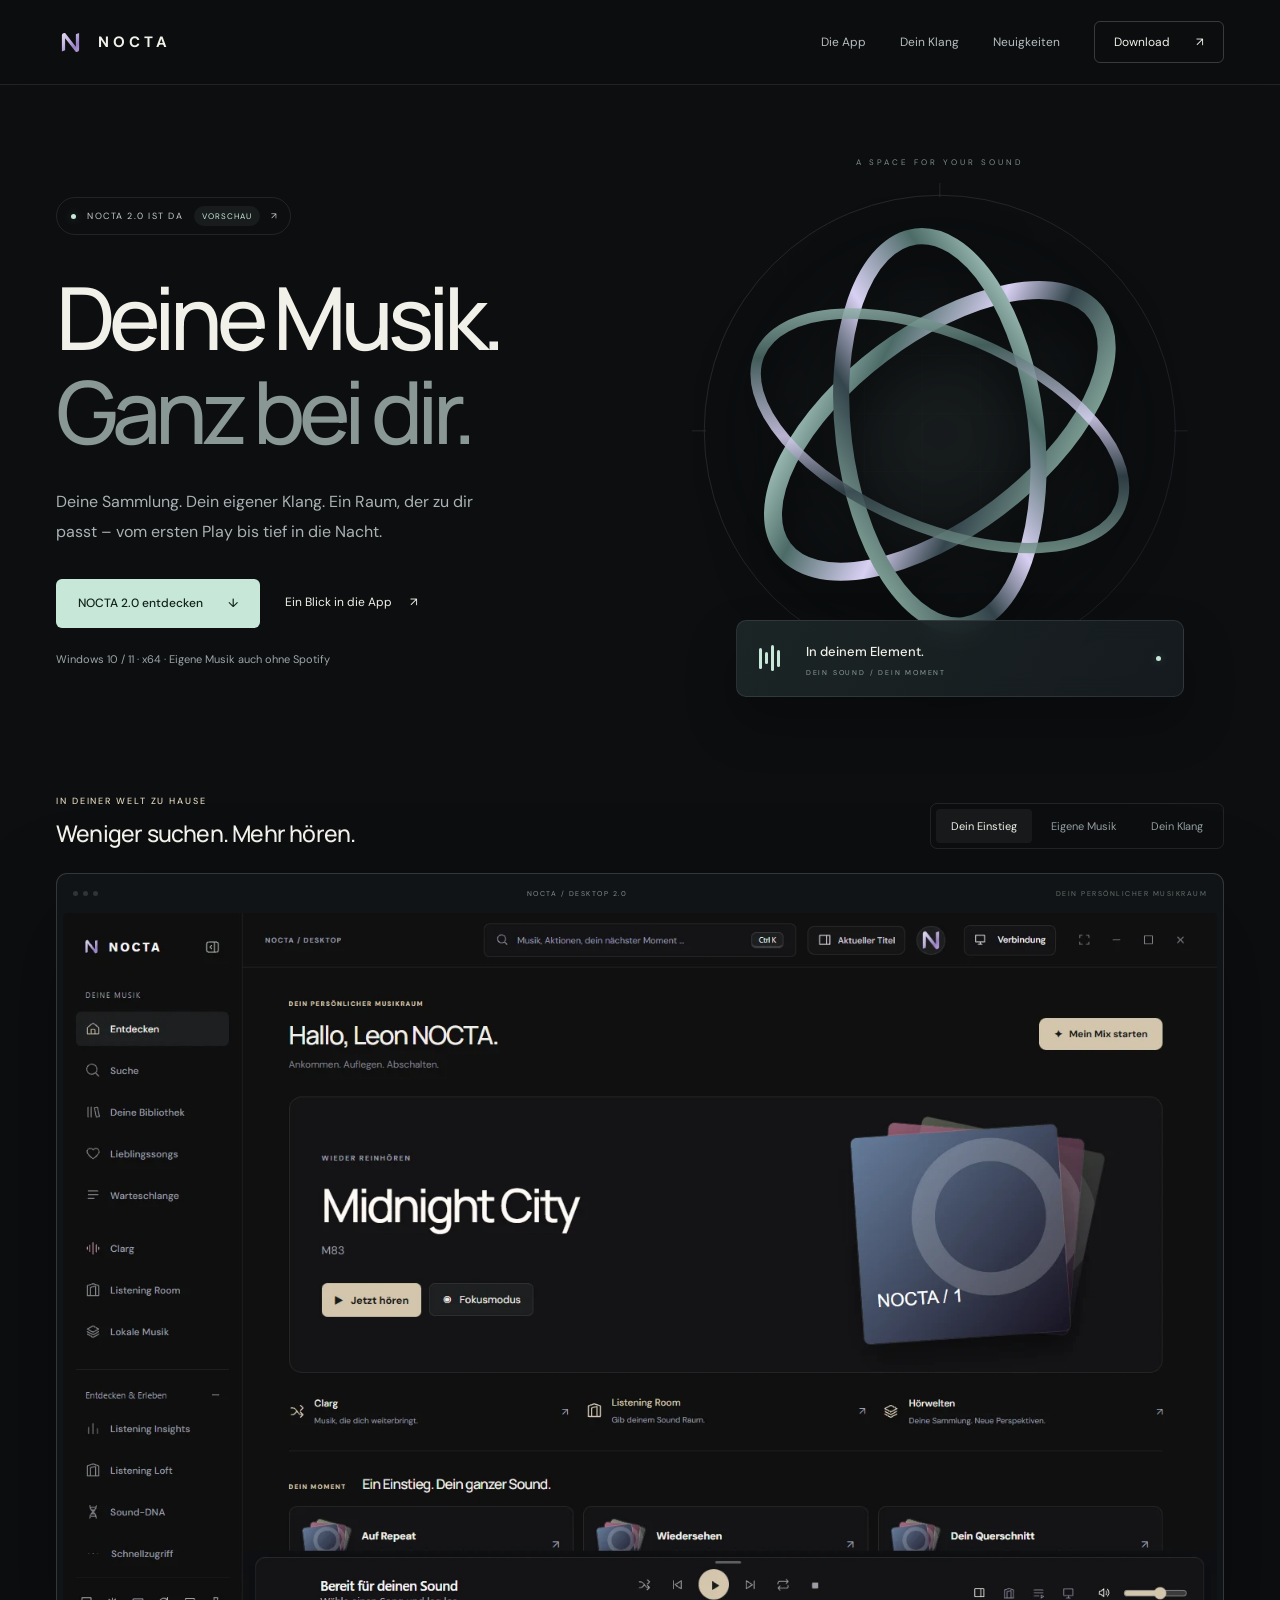
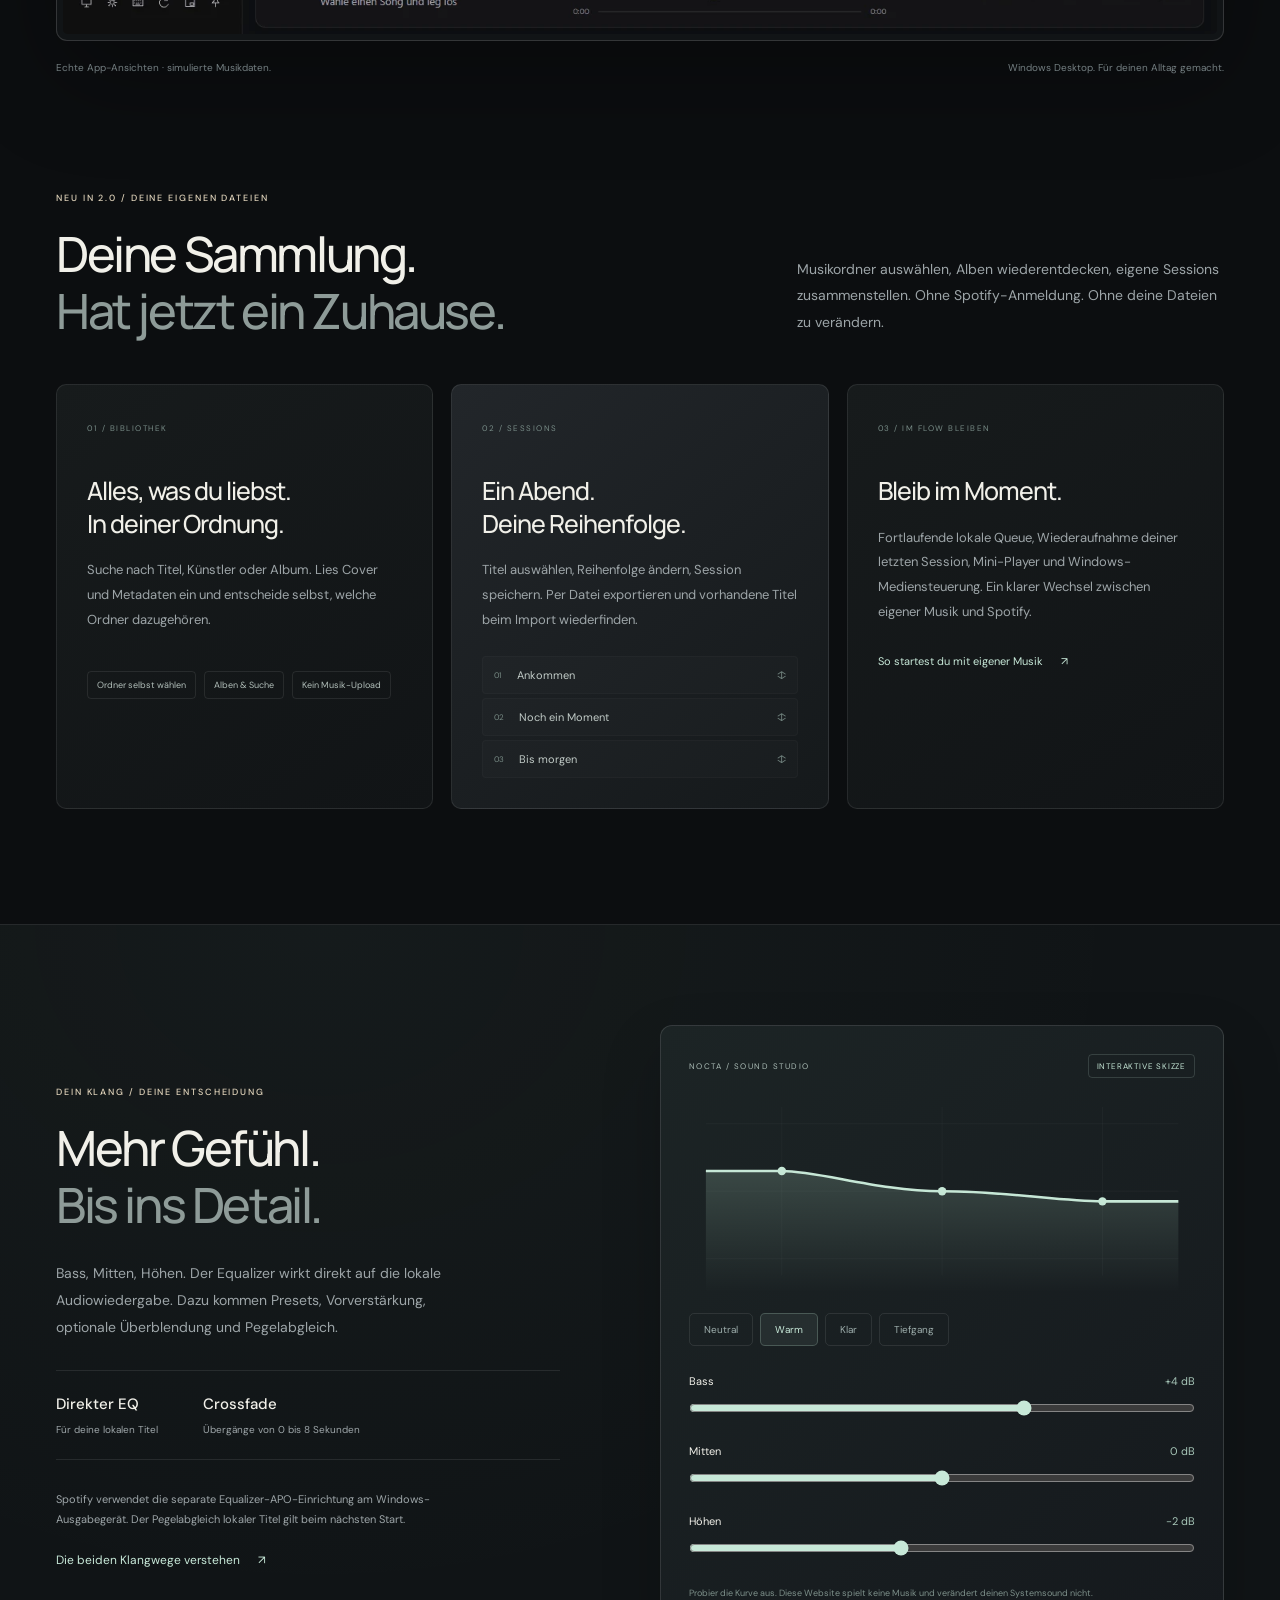
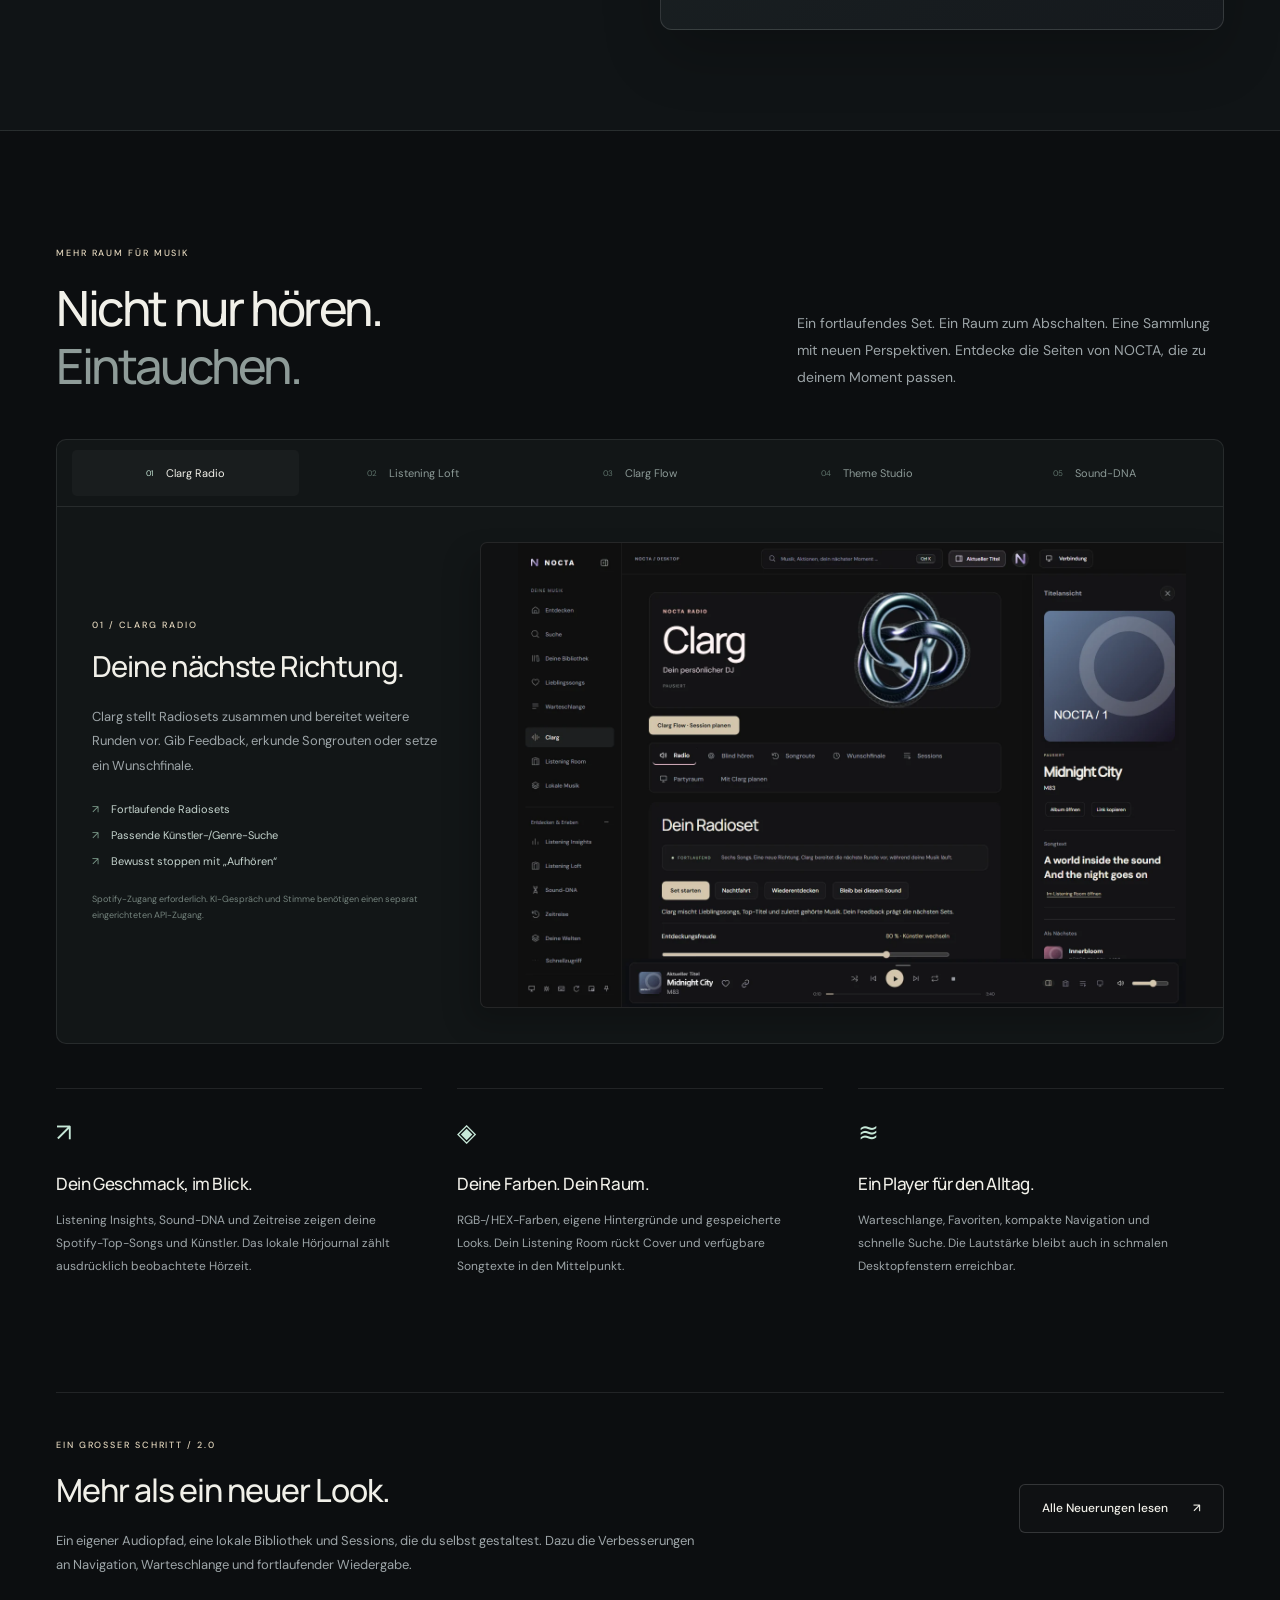
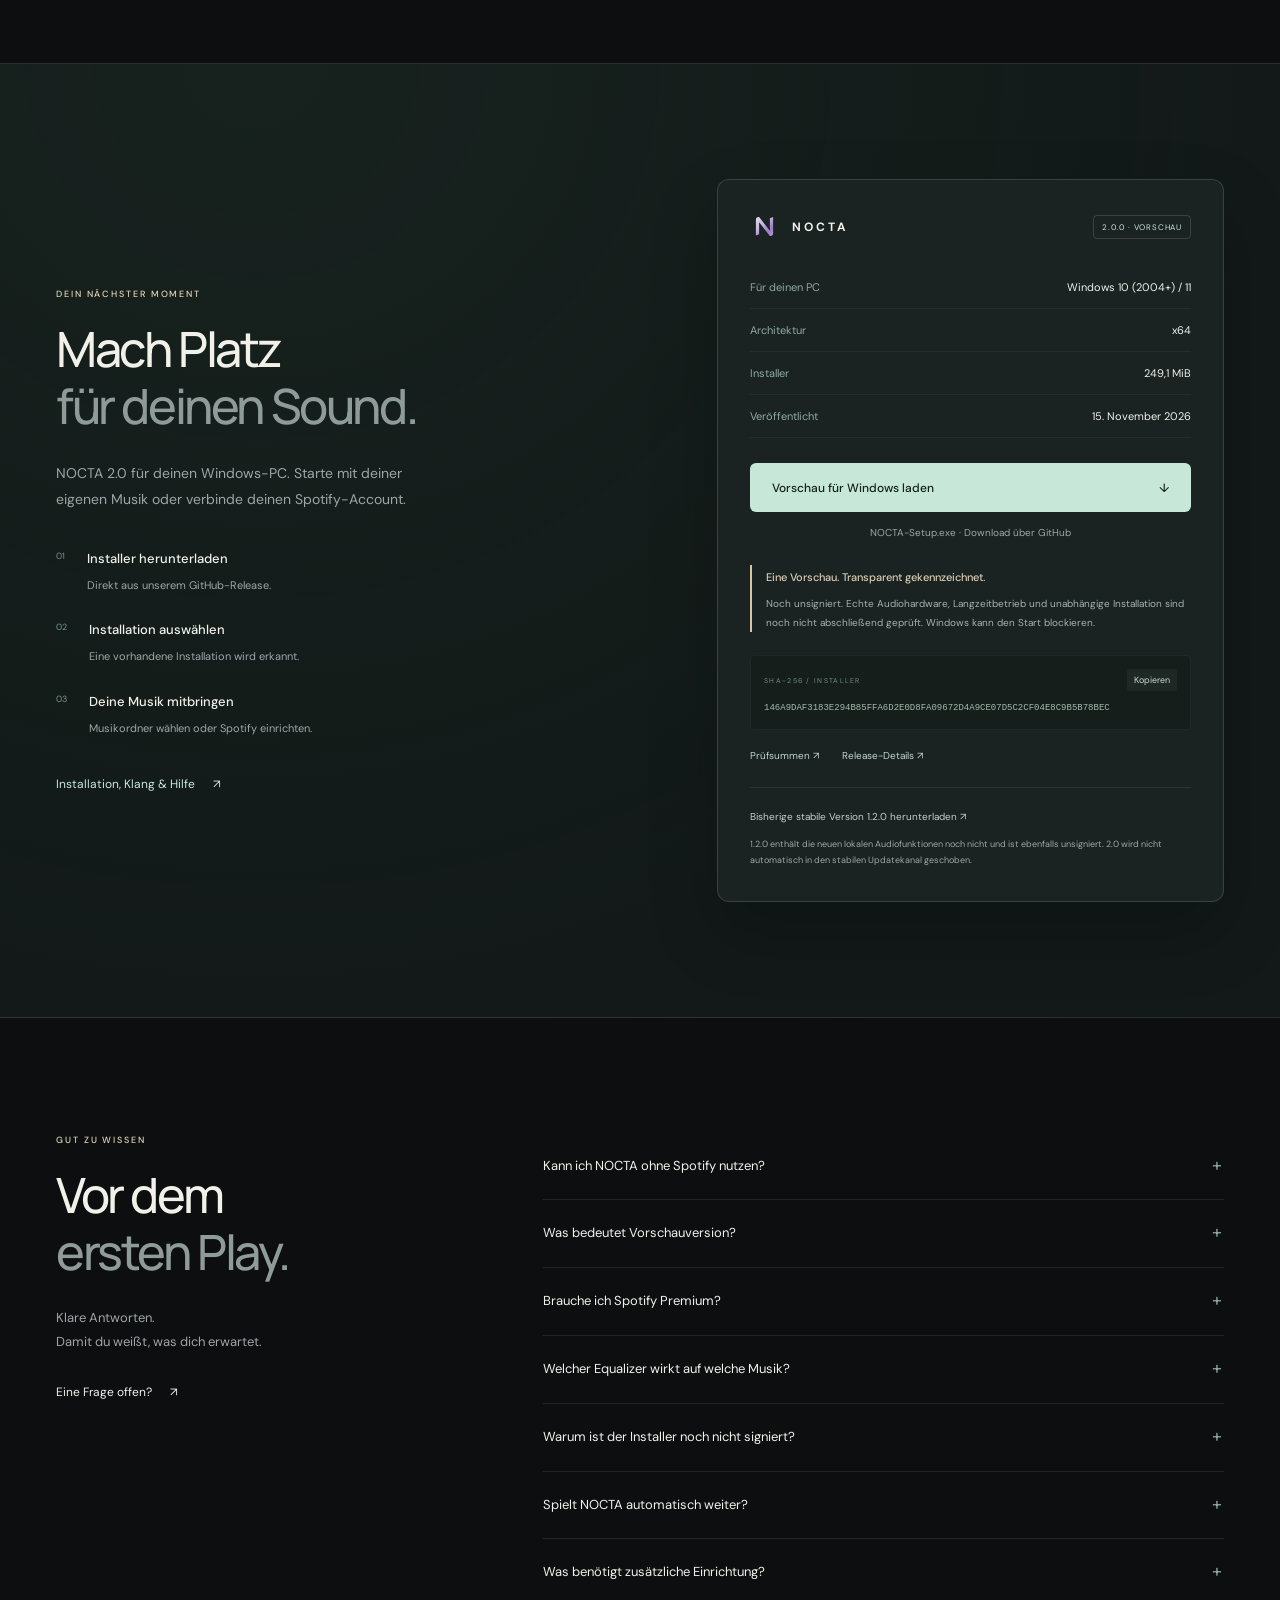
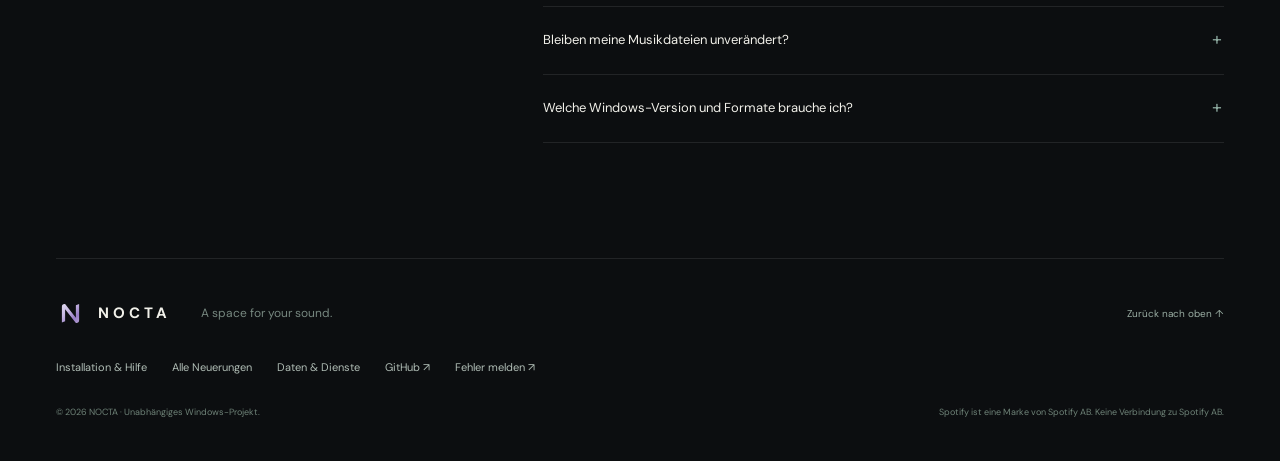
==== commit c8a5a088: "Relaunch download site for NOCTA 2.0 preview with guides and current app views" ====
--- a/docs/index.html
+++ b/docs/index.html
@@ -1,11 +1,10 @@
-<!doctype html><html lang="de"><head><meta charset="utf-8"><meta name="viewport" content="width=device-width,initial-scale=1"><meta name="theme-color" content="#101112"><title>NOCTA — Dein Sound. Dein Raum.</title><meta name="description" content="Dein persönlicher Raum für Musik. Entdecke NOCTA für Windows mit begehbarem Listening Loft, Clarg Radio, individuellen Themes und Spotify-Verbindung."><meta property="og:title" content="NOCTA — Dein Sound. Dein Raum."><meta property="og:description" content="Musik hören. Auf deine Art. Entdecke NOCTA für Windows."><link rel="canonical" href="https://tysoncca.github.io/nocta-downloads/"><meta property="og:type" content="website"><meta property="og:image" content="https://tysoncca.github.io/nocta-downloads/assets/home-focus.webp"><link rel="icon" href="assets/logo.svg" type="image/svg+xml"><link rel="stylesheet" href="styles.css?v=2"><script src="app.js?v=4" defer></script></head>
-<body id="top"><header><nav class="wrap nav" aria-label="Hauptnavigation"><a class="brand" href="#top" aria-label="NOCTA Startseite"><img src="assets/logo.svg" alt="" width="30" height="36">NOCTA</a><div class="navlinks"><a href="#entdecken">Entdecken</a><a href="#listening">Das Erlebnis</a><a href="#dein-look">Dein Look</a><a class="nav-download" href="#download">Für Windows <span class="arrow" aria-hidden="true">↗</span></a></div></nav></header>
-<main><section class="hero wrap" aria-labelledby="hero-title"><div class="hero-top"><div><div class="availability"><span class="dot"></span> NOCTA DESKTOP · FÜR DEINEN MOMENT</div><h1 id="hero-title">Mehr als Musik.<br><em>Mehr von dir.</em></h1></div><div class="hero-aside"><p>Clarg Flow, dein Sammlungsstudio und ein persönliches Hörjournal. Eine Welt, die du selbst gestaltest. Entdecke einen neuen Platz für deinen Sound.</p><div class="hero-actions"><a class="btn primary" href="#download"><svg viewBox="0 0 24 24" fill="currentColor" aria-hidden="true"><path d="M2 4l9-1v8H2zm11-1l9-1v9h-9zM2 13h9v8l-9-1zm11 0h9v9l-9-1z"/></svg>Für Windows laden <span aria-hidden="true">↓</span></a><a class="btn secondary" href="#entdecken">NOCTA erleben <span aria-hidden="true">↗</span></a></div><span class="micro">Windows 10 / 11 · x64 · Mit deinem Spotify-Konto</span></div></div><div class="hero-showcase reveal"><div class="hero-frame zoom" role="button" tabindex="0" aria-label="NOCTA Startseite vergrößern" data-title="NOCTA · Dein persönlicher Musikraum"><div class="window-head"><span class="window-dots"><i></i><i></i><i></i></span><span>NOCTA / YOUR SPACE FOR SOUND</span><span>DESKTOP</span></div><img src="assets/home-focus.webp" alt="NOCTA Startseite mit persönlicher Begrüßung, Musikempfehlung und nächster Warteschlange" width="1440" height="1000" fetchpriority="high"></div><div class="hero-float" aria-hidden="true"><span class="equalizer"><i style="--h:13px;--d:-.4s"></i><i style="--h:25px;--d:-.8s"></i><i style="--h:18px;--d:-.2s"></i><i style="--h:28px;--d:-.6s"></i><i style="--h:12px;--d:-1s"></i></span><div><b>Weniger Alltag. Mehr Sound.</b><small>Dein nächster Lieblingsmoment wartet.</small></div></div></div><div class="hero-caption"><span>Dein Sound hat ein neues Zuhause.</span><span>App-Ansichten mit Beispieldaten · anklicken zum Vergrößern ↗</span></div></section>
-<div class="wrap chapter-nav"><span>MADE FOR YOUR MOMENT</span><a href="#entdecken">Clarg Radio</a><a href="#listening">Listening Room</a><a href="#dein-look">Theme Studio</a><a href="#mehr">Sound-DNA & mehr</a></div>
-<section id="entdecken" class="wrap"><div class="intro reveal"><div><span class="eyebrow">NEU IN NOCTA 1.2 · SPACES</span><h2>Musik hören.<br>Auf deine Art.</h2></div><p>Plane eigene Sessions mit Clarg Flow, stelle Songs im Sammlungsstudio zusammen und entdecke deinen Rückblick im lokalen Hörjournal. NOCTA Spaces ergänzt einen begehbaren 3D Listening Loft, Foto-Erinnerungen und deine eigene Einrichtung.</p></div><div class="tour-shell reveal"><div class="tour-tabs" role="tablist" aria-label="App-Funktionen"><button class="tour-tab" id="tab-clarg" role="tab" aria-selected="true" aria-controls="tour-panel" data-view="clarg">01 &nbsp; Clarg Radio</button><button class="tour-tab" id="tab-room" role="tab" aria-selected="false" aria-controls="tour-panel" tabindex="-1" data-view="room">02 &nbsp; Listening Loft</button><button class="tour-tab" id="tab-themes" role="tab" aria-selected="false" aria-controls="tour-panel" tabindex="-1" data-view="themes">03 &nbsp; Theme Studio</button><button class="tour-tab" id="tab-insights" role="tab" aria-selected="false" aria-controls="tour-panel" tabindex="-1" data-view="insights">04 &nbsp; Insights</button></div><div class="tour-body" role="tabpanel" id="tour-panel" aria-labelledby="tab-clarg"><div class="tour-copy"><span class="tour-number" id="tour-number">01 / CLARG RADIO</span><h3 id="tour-title">Dein DJ. Deine Richtung.</h3><p id="tour-description">Ein Set, das mit dir weiterzieht. Clarg stellt Songs zusammen und bereitet nach sechs Titeln die nächste Richtung vor.</p><ul id="tour-points"><li>Fortlaufende Radiosets</li><li>Songrouten & Wunschfinale</li><li>Sessions wiederfinden</li></ul><div class="tour-note">Für die Musikwiedergabe gelten die Voraussetzungen deines Spotify-Kontos. KI- und Sprachfunktionen benötigen eine zusätzliche Konfiguration.</div></div><div class="tour-screen zoom" role="button" tabindex="0" aria-label="Ausgewählte App-Ansicht vergrößern"><img id="tour-image" src="assets/clarg-focus.webp" alt="Clarg mit Radio, Songroute, Wunschfinale und Session-Tabs" loading="lazy" width="1440" height="900"></div></div></div></section>
-<section class="wrap feature" id="listening"><div class="feature-heading reveal"><div><span class="eyebrow">Listening Room</span><h2 class="section-title">Alles wird leiser.<br>Außer deinem Song.</h2></div><p class="body-copy">Raus aus dem Menü. Rein in die Musik. Eine großzügige Ansicht für Cover, Wiedergabe und Songtext – ohne die Ablenkung drumherum.</p></div><div class="listening-stage reveal"><div class="stage-tag"><span>NOCTA / LISTENING ROOM</span><span>EIN MOMENT NUR FÜR DICH</span></div><div class="zoom" role="button" tabindex="0" aria-label="Listening Room vergrößern"><img src="assets/listening-focus.webp" alt="Listening Room: Albumcover und Songtext in einer reduzierten Vollbildansicht" width="1440" height="900" loading="lazy"></div></div><div class="support-row"><div class="reveal"><small>01</small><h3>Deine Musik im Mittelpunkt</h3><p>Großes Cover, klare Bedienelemente und eine ruhige Oberfläche.</p></div><div class="reveal"><small>02</small><h3>Jede Zeile mitfühlen</h3><p>Songtexte direkt im Listening Room, sofern für den Titel verfügbar.</p></div><div class="reveal"><small>03</small><h3>Ein Klick zurück</h3><p>Verlasse die Ansicht und entdecke weiter in deiner Sammlung.</p></div></div></section>
-<section class="wrap personal" id="dein-look"><div class="reveal"><span class="eyebrow">Dein Look. Bis ins Detail.</span><h2 class="section-title">Dein Geschmack.<br>Auch fürs Auge.</h2><p class="body-copy">Dunkel und zurückhaltend. Warm und weich. Oder ganz anders. Gestalte Farben, Menüs, Schriftfarben und Hintergründe. Speichere deine Lieblingslooks und nimm sie mit.</p><div class="palette-label"><span>Probiere eine Farbwelt</span><span id="palette-name" aria-live="polite">Graphit</span></div><div class="swatches" aria-label="Theme-Vorschau"><button class="swatch" style="--swatch:#c6b4e0" aria-label="Graphit" aria-pressed="true" data-palette="graphit"></button><button class="swatch" style="--swatch:#91b9de" aria-label="Mitternacht" aria-pressed="false" data-palette="midnight"></button><button class="swatch" style="--swatch:#e8d8bc" aria-label="Papier" aria-pressed="false" data-palette="paper"></button><button class="swatch" style="--swatch:#b794ee" aria-label="Aurora" aria-pressed="false" data-palette="aurora"></button><button class="swatch" style="--swatch:#a1ceba" aria-label="Forest" aria-pressed="false" data-palette="forest"></button></div></div><div class="theme-demo reveal" aria-label="Illustrative Vorschau der Theme-Farben"><div class="demo-top"><img src="assets/logo.svg" alt=""><span>DEIN MOMENT / 01</span></div><div class="demo-art"><div class="demo-cover"><span>NOCTA SESSIONS</span><b>After<br>the hours.</b></div></div><div class="demo-track"><div><b>Dein nächster Lieblingsmoment</b><small>Dein Sound. Deine Welt.</small></div><span class="demo-play" aria-hidden="true">▶</span></div><div class="demo-progress"><i></i></div><div class="demo-bottom"><span>0:48</span><span>NOCTA / THEME PREVIEW</span><span>3:24</span></div><span class="demo-disclaimer">Interaktive Farbskizze · keine Musikwiedergabe</span></div></section>
-<section class="wrap" id="mehr"><div class="feature-heading reveal"><div><span class="eyebrow">Mehr von dir entdecken</span><h2 class="section-title">Jeder Song erzählt etwas.<br>Auch über dich.</h2></div><p class="body-copy">Finde die Künstler, die deinen Sound prägen. Entdecke Verbindungen und kehre zu Songs zurück, die geblieben sind.</p></div><div class="details-grid"><article class="detail-block reveal"><div class="detail-image zoom" role="button" tabindex="0" aria-label="Sound-DNA vergrößern"><img src="assets/dna-focus.webp" alt="Sound-DNA zeigt persönliche Top-Künstler, Genres und die musikalische Signatur" loading="lazy" width="1440" height="900"></div><div class="detail-text"><span class="eyebrow">Sound-DNA</span><h3>So klingt dein Geschmack.</h3><p>Deine Top-Künstler und Songs, als persönliche Signatur. Verfügbare Genre-Daten ergänzen deinen Überblick.</p></div></article><article class="detail-block reveal"><div class="detail-image zoom" role="button" tabindex="0" aria-label="Zeitreise vergrößern"><img src="assets/travel-focus.webp" alt="Zeitreise vergleicht aktuelle Favoriten mit langfristigen Top-Songs" loading="lazy" width="1440" height="900"></div><div class="detail-text"><span class="eyebrow">Zeitreise</span><h3>Was neu ist. Und was bleibt.</h3><p>Vergleiche deine letzten vier Wochen mit deinen langfristigen Favoriten und speichere deine Auswahl als private Playlist.</p></div></article></div><div class="small-features"><article class="reveal"><svg viewBox="0 0 24 24" aria-hidden="true"><path d="M4 6h16M4 12h16M4 18h16M8 3v6m8 0v6m-5 0v6"/></svg><h3>Dein Sound Studio</h3><p>10-Band-Equalizer und Presets. Unter Windows mit eingerichtetem Equalizer APO.</p></article><article class="reveal"><svg viewBox="0 0 24 24" aria-hidden="true"><rect x="3" y="5" width="18" height="14" rx="4"/><path d="M8 10h2m4 0h2M8 14c2 2 6 2 8 0"/></svg><h3>Auch auf Discord</h3><p>Zeige mit Rich Presence, welchen Song du gerade in NOCTA hörst.</p></article><article class="reveal"><svg viewBox="0 0 24 24" aria-hidden="true"><rect x="3" y="3" width="18" height="18" rx="3"/><path d="M3 16l6-6 5 5 3-3 4 4"/><circle cx="16" cy="8" r="1"/></svg><h3>Dein eigener Hintergrund</h3><p>Nutze deine Bilder und passe Abdunklung, Position und Unschärfe an.</p></article><article class="reveal"><svg viewBox="0 0 24 24" aria-hidden="true"><path d="M4 5h16M4 10h16M4 15h9m3 0l5 3-5 3z"/></svg><h3>Der nächste Song wartet</h3><p>Warteschlange, Favoriten und Titelansicht bleiben direkt erreichbar.</p></article></div></section>
-<section class="download-section" id="download"><div class="wrap download-inner"><div class="reveal"><span class="eyebrow">Deine nächste Session beginnt hier</span><h2>Mach Platz<br>für deinen Sound.</h2><p>Lade NOCTA für Windows herunter, verbinde deinen eigenen Spotify-Account und richte deinen persönlichen Raum ein.</p><p class="setup-note">NOCTA ist ein unabhängiges Projekt und kein offizielles Spotify-Produkt. Die Spotify-Anmeldung kann aktuell eine Freischaltung durch den Entwickler erfordern.</p></div><div class="download-card reveal"><div class="release-top"><div class="brand"><img src="assets/logo.svg" alt="">NOCTA</div><span class="release-badge">DESKTOP · v1.2.0</span></div><dl><div><dt>Plattform</dt><dd>Windows 10 / 11 · x64</dd></div><div><dt>Installer</dt><dd>NOCTA-Setup.exe</dd></div><div><dt>Downloadgröße</dt><dd>85,9 MiB</dd></div></dl><a class="btn primary" data-download href="https://github.com/TysonCCA/nocta-downloads/releases/download/v1.2.0/NOCTA-Setup.exe" download="NOCTA-Setup.exe"><span>Für Windows herunterladen</span><span aria-hidden="true">↓</span></a><p class="micro" id="download-feedback" role="status">Installationsordner im Setup auswählen. Eine vorhandene Installation wird erkannt.</p><div class="release-links"><a href="downloads/SHA256.txt" target="_blank" rel="noopener">SHA-256 Prüfsumme ↗</a><a href="https://github.com/TysonCCA/nocta-downloads" target="_blank" rel="noopener">Auf GitHub ansehen ↗</a></div><p class="micro">Dieser Build ist noch nicht digital signiert. Windows kann einen Hinweis zum unbekannten Herausgeber anzeigen.</p></div></div></section>
-<section class="wrap faq" id="fragen"><div class="reveal"><span class="eyebrow">Gut zu wissen</span><h2>Vor dem<br>ersten Play.</h2><p class="body-copy">Die wichtigsten Antworten für deinen Start mit NOCTA.</p></div><div class="reveal"><details><summary>Brauche ich Spotify Premium?</summary><p>Für die Wiedergabe im integrierten Spotify-Player ist Spotify Premium erforderlich. NOCTA verwendet deinen eigenen Spotify-Account. Die API-Freigabe des Projekts begrenzt derzeit, welche Konten sich anmelden können.</p></details><details><summary>Kann ich mich sofort mit jedem Konto anmelden?</summary><p>Noch nicht uneingeschränkt. Die Spotify-Integration befindet sich im Entwicklungsmodus. Dein Konto muss gegebenenfalls zuerst vom Entwickler freigeschaltet werden. Der Download allein garantiert deshalb noch keinen Spotify-Zugang.</p></details><details><summary>Wie installiere oder aktualisiere ich NOCTA?</summary><p>Lade die Setup-Datei herunter und öffne sie. Bei einer Neuinstallation wählst du deinen Installationsordner. Erkennt das Setup eine ältere NOCTA-Version, bietet es ein Update an. Bei gleicher oder neuerer Version kannst du die vorhandene App starten.</p></details><details><summary>Welche Funktionen brauchen zusätzliche Einrichtung?</summary><p>Die KI- und Sprachfunktionen von Clarg sowie KI-Bildbearbeitung benötigen eine passende Konfiguration und einen eigenen API-Zugang. Der Equalizer benötigt Equalizer APO am Windows-Ausgabegerät. Für Discord Rich Presence muss Discord Desktop laufen. Songtexte sind nicht für jeden Titel verfügbar.</p></details><details><summary>Ist NOCTA auch für macOS oder mein Handy verfügbar?</summary><p>Der angebotene Installer ist für Windows auf 64-Bit-PCs. Eine native Version für macOS, iOS oder Android wird hier derzeit nicht angeboten.</p></details><details><summary>Werden die Bilder genauso in meiner App aussehen?</summary><p>Die Screenshots zeigen die NOCTA-Oberfläche mit Beispieldaten. Deine Songs, Künstler, Statistiken und verfügbaren Inhalte hängen von deinem Spotify-Konto ab. Farben und Hintergründe kannst du selbst gestalten.</p></details></div></section></main>
-<footer><div class="wrap"><div class="footer-top"><a class="brand" href="#top"><img src="assets/logo.svg" alt="">NOCTA</a><div><a href="#entdecken">Entdecken</a><a href="#download">Download</a><a href="https://github.com/TysonCCA/nocta-downloads" target="_blank" rel="noopener">GitHub ↗</a><a href="#fragen">Fragen</a></div></div><div class="footer-bottom"><span>© 2026 NOCTA · Musik hören. Auf deine Art.</span><span>Unabhängiges Desktop-Projekt. Spotify ist eine Marke von Spotify AB.</span></div></div></footer><dialog id="image-dialog" class="lightbox" aria-labelledby="image-title"><header><span id="image-title">App-Vorschau</span><button aria-label="Bild schließen">×</button></header><img src="assets/home-focus.webp" alt="App-Vorschau"></dialog></body></html>
+<!doctype html><html lang="de"><head><meta charset="utf-8"><meta name="viewport" content="width=device-width,initial-scale=1"><meta name="theme-color" content="#0c0e10"><title>NOCTA 2.0 — Deine Musik. Dein eigener Klang.</title><meta name="description" content="Dein Musikraum für Windows: eigene Musik, nativer Equalizer, Sessions, Clarg Radio und Listening Loft. Entdecke die NOCTA 2.0 Vorschau."><link rel="canonical" href="https://tysoncca.github.io/nocta-downloads/"><meta property="og:locale" content="de_DE"><meta property="og:type" content="website"><meta property="og:title" content="NOCTA 2.0 — Deine Musik. Dein eigener Klang."><meta property="og:description" content="Dein Musikraum für Windows: eigene Musik, nativer Equalizer, Sessions, Clarg Radio und Listening Loft. Entdecke die NOCTA 2.0 Vorschau."><meta property="og:url" content="https://tysoncca.github.io/nocta-downloads/"><meta property="og:image" content="https://tysoncca.github.io/nocta-downloads/assets/social-2.webp"><meta name="twitter:card" content="summary_large_image"><link rel="icon" href="assets/logo.svg" type="image/svg+xml"><link rel="preload" href="assets/fonts/font-5.ttf" as="font" type="font/ttf" crossorigin><link rel="stylesheet" href="styles.css?v=200"><script src="app.js?v=200" defer></script><meta name="referrer" content="strict-origin-when-cross-origin"><meta property="og:image:width" content="1200"><meta property="og:image:height" content="630"><script type="application/ld+json">{"@context":"https://schema.org","@type":"SoftwareApplication","name":"NOCTA","applicationCategory":"MultimediaApplication","operatingSystem":"Windows 10 (2004+) / Windows 11 x64","softwareVersion":"2.0.0 Preview","url":"https://tysoncca.github.io/nocta-downloads/","downloadUrl":"https://github.com/TysonCCA/nocta-downloads/releases/download/v2.0.0/NOCTA-Setup.exe","releaseNotes":"https://tysoncca.github.io/nocta-downloads/releases.html","screenshot":"https://tysoncca.github.io/nocta-downloads/assets/home-2.webp","description":"Eigene Musikbibliothek, nativer Equalizer, Sessions und persönliche Musikansichten. Unsignierte Vorschau für Windows."}</script></head><body id="top"><a class="skip" href="#main">Zum Inhalt</a><header class="site-header"><nav class="wrap nav" aria-label="Hauptnavigation"><a class="brand" href="index.html" aria-label="NOCTA Startseite"><img src="assets/logo.svg" width="28" height="28" alt="">NOCTA</a><div class="navlinks"><a href="index.html#entdecken">Die App</a><a href="index.html#klang">Dein Klang</a><a href="releases.html">Neuigkeiten</a><a class="nav-cta" href="index.html#download">Download <span aria-hidden="true">↗</span></a></div></nav></header><main id="main">
+<section class="hero wrap"><div class="hero-copy"><a class="release-pill" href="releases.html"><span class="status-dot"></span> NOCTA 2.0 IST DA <span class="pill-tag">VORSCHAU</span> <span aria-hidden="true">↗</span></a><h1>Deine Musik.<br> <span>Ganz bei dir.</span></h1><p class="hero-lead">Deine Sammlung. Dein eigener Klang. Ein Raum, der zu dir passt – vom ersten Play bis tief in die Nacht.</p><div class="actions"><a class="button primary" href="#download">NOCTA 2.0 entdecken <span aria-hidden="true">↓</span></a><a class="text-link" href="#entdecken">Ein Blick in die App <span aria-hidden="true">↗</span></a></div><p class="micro">Windows 10 / 11 · x64 · Eigene Musik auch ohne Spotify</p></div><div class="hero-art" aria-hidden="true"><div class="art-grid"></div><div class="orbit-halo"></div><svg class="orbit" viewBox="0 0 600 600"><defs><linearGradient id="chrome" x1="0" x2="1" y1="0" y2="1"><stop stop-color="#d6f6ec"/><stop offset=".26" stop-color="#4c6b67"/><stop offset=".49" stop-color="#d8d0f2"/><stop offset=".66" stop-color="#34454c"/><stop offset="1" stop-color="#a2ccb8"/></linearGradient><linearGradient id="fine" x1="0" y1="0" x2="1" y2="1"><stop stop-color="#ebedcf"/><stop offset="1" stop-color="#7c83ba"/></linearGradient></defs><g class="orbit-core"><ellipse cx="300" cy="300" rx="207" ry="102" transform="rotate(-37 300 300)"/><ellipse cx="300" cy="300" rx="207" ry="102" transform="rotate(83 300 300)"/><ellipse cx="300" cy="300" rx="207" ry="102" transform="rotate(23 300 300)"/></g><g class="orbit-fine"><circle cx="300" cy="300" r="249"/><path d="M300 38v15m0 494v15M38 300h15m494 0h15"/></g></svg><span class="art-caption">A SPACE FOR YOUR SOUND</span><div class="floating-label"><span class="eq-bars"><i></i><i></i><i></i><i></i></span><div><b>In deinem Element.</b><span>DEIN SOUND / DEIN MOMENT</span></div><span class="live-dot"></span></div></div></section>
+<section class="wrap product-preview reveal" id="entdecken" aria-label="Einblicke in NOCTA"><div class="preview-head"><div><span class="eyebrow">IN DEINER WELT ZU HAUSE</span><h2>Weniger suchen. Mehr hören.</h2></div><div class="preview-tabs" role="tablist" aria-label="App-Vorschau"><button id="preview-home" role="tab" aria-selected="true" aria-controls="preview-panel" data-preview="home">Dein Einstieg</button><button id="preview-library" role="tab" aria-selected="false" tabindex="-1" aria-controls="preview-panel" data-preview="library">Eigene Musik</button><button id="preview-sound" role="tab" aria-selected="false" tabindex="-1" aria-controls="preview-panel" data-preview="sound">Dein Klang</button></div></div><div class="app-frame" id="preview-panel" role="tabpanel" aria-labelledby="preview-home"><div class="frame-top"><span><i></i><i></i><i></i></span><span>NOCTA / DESKTOP 2.0</span><span id="preview-caption">DEIN PERSÖNLICHER MUSIKRAUM</span></div><button class="screen-zoom hero-frame" aria-label="Aktuelle App-Ansicht vergrößern" type="button"><img id="preview-image" src="assets/home-2.webp" alt="NOCTA 2.0 Startseite mit klarer Navigation, Coverstapel und kompaktem Player; Beispieldaten" width="1440" height="900" fetchpriority="high"><span class="zoom-label" aria-hidden="true">Ansicht öffnen <span aria-hidden="true">↗</span></span></button></div><div class="caption"><span>Echte App-Ansichten · simulierte Musikdaten.</span><span>Windows Desktop. Für deinen Alltag gemacht.</span></div></section>
+<section class="wrap section local-section" id="eigene-musik"><div class="section-heading reveal"><div><span class="eyebrow">NEU IN 2.0 / DEINE EIGENEN DATEIEN</span><h2>Deine Sammlung.<br> <span>Hat jetzt ein Zuhause.</span></h2></div><p>Musikordner auswählen, Alben wiederentdecken, eigene Sessions zusammenstellen. Ohne Spotify-Anmeldung. Ohne deine Dateien zu verändern.</p></div><div class="native-grid"><article class="feature-card reveal"><span class="card-index">01 / BIBLIOTHEK</span><h3>Alles, was du liebst.<br> In deiner Ordnung.</h3><p>Suche nach Titel, Künstler oder Album. Lies Cover und Metadaten ein und entscheide selbst, welche Ordner dazugehören.</p><div class="feature-chips"><span>Ordner selbst wählen</span><span>Alben & Suche</span><span>Kein Musik-Upload</span></div></article><article class="feature-card session-card reveal"><span class="card-index">02 / SESSIONS</span><h3>Ein Abend.<br> Deine Reihenfolge.</h3><p>Titel auswählen, Reihenfolge ändern, Session speichern. Per Datei exportieren und vorhandene Titel beim Import wiederfinden.</p><div class="session-sketch" aria-label="Illustration einer Session, keine Wiedergabe"><span><i>01</i> Ankommen <b>↕</b></span><span><i>02</i> Noch ein Moment <b>↕</b></span><span><i>03</i> Bis morgen <b>↕</b></span></div></article><article class="feature-card reveal"><span class="card-index">03 / IM FLOW BLEIBEN</span><h3>Bleib im Moment.</h3><p>Fortlaufende lokale Queue, Wiederaufnahme deiner letzten Session, Mini-Player und Windows-Mediensteuerung. Ein klarer Wechsel zwischen eigener Musik und Spotify.</p><a class="text-link" href="installieren.html#lokal">So startest du mit eigener Musik <span aria-hidden="true">↗</span></a></article></div></section>
+<section class="sound-section" id="klang"><div class="wrap sound-layout"><div class="sound-copy reveal"><span class="eyebrow">DEIN KLANG / DEINE ENTSCHEIDUNG</span><h2>Mehr Gefühl.<br> <span>Bis ins Detail.</span></h2><p>Bass, Mitten, Höhen. Der Equalizer wirkt direkt auf die lokale Audiowiedergabe. Dazu kommen Presets, Vorverstärkung, optionale Überblendung und Pegelabgleich.</p><div class="sound-facts"><div><b>Direkter EQ</b><span>Für deine lokalen Titel</span></div><div><b>Crossfade</b><span>Übergänge von 0 bis 8 Sekunden</span></div></div><p class="micro">Spotify verwendet die separate Equalizer-APO-Einrichtung am Windows-Ausgabegerät. Der Pegelabgleich lokaler Titel gilt beim nächsten Start.</p><a class="text-link" href="installieren.html#klang">Die beiden Klangwege verstehen <span aria-hidden="true">↗</span></a></div><div class="sound-demo reveal"><div class="demo-heading"><span>NOCTA / SOUND STUDIO</span><span class="mini-pill">INTERAKTIVE SKIZZE</span></div><svg viewBox="0 0 600 240" class="eq-curve" role="img" aria-labelledby="curve-title"><title id="curve-title">Illustrative Equalizerkurve, keine Audioverarbeitung auf dieser Website</title><defs><linearGradient id="eq-fill" x1="0" y1="0" x2="0" y2="1"><stop stop-color="#b6e1cb" stop-opacity=".2"/><stop offset="1" stop-color="#b6e1cb" stop-opacity="0"/></linearGradient></defs><path class="curve-grid" d="M20 40h560M20 120h560M20 200h560M110 20v200M300 20v200M490 20v200"/><path id="curve-fill" fill="url(#eq-fill)"/><path id="curve" fill="none" stroke="#c6e7d6" stroke-width="3"/><circle id="curve-low" r="5" fill="#c6e7d6"/><circle id="curve-mid" r="5" fill="#c6e7d6"/><circle id="curve-high" r="5" fill="#c6e7d6"/></svg><div class="demo-presets" role="group" aria-label="EQ-Vorschau Presets"><button type="button" data-eq-preset="neutral" aria-pressed="false">Neutral</button><button type="button" data-eq-preset="warm" aria-pressed="true">Warm</button><button type="button" data-eq-preset="clear" aria-pressed="false">Klar</button><button type="button" data-eq-preset="deep" aria-pressed="false">Tiefgang</button></div><div class="eq-controls"><label for="eq-bass"><span>Bass<output id="out-bass" for="eq-bass">4 dB</output></span><input id="eq-bass" data-band="bass" type="range" min="-12" max="12" value="4"></label><label for="eq-mid"><span>Mitten<output id="out-mid" for="eq-mid">0 dB</output></span><input id="eq-mid" data-band="mid" type="range" min="-12" max="12" value="0"></label><label for="eq-treble"><span>Höhen<output id="out-treble" for="eq-treble">-2 dB</output></span><input id="eq-treble" data-band="treble" type="range" min="-12" max="12" value="-2"></label></div><p class="demo-note">Probier die Kurve aus. Diese Website spielt keine Musik und verändert deinen Systemsound nicht.</p></div></div></section>
+<section class="wrap section" id="erleben"><div class="section-heading reveal"><div><span class="eyebrow">MEHR RAUM FÜR MUSIK</span><h2>Nicht nur hören.<br> <span>Eintauchen.</span></h2></div><p>Ein fortlaufendes Set. Ein Raum zum Abschalten. Eine Sammlung mit neuen Perspektiven. Entdecke die Seiten von NOCTA, die zu deinem Moment passen.</p></div><div class="tour reveal"><div class="tour-tabs" role="tablist" aria-label="Weitere App-Funktionen"><button id="tab-clarg" data-view="clarg" role="tab" aria-controls="tour-panel" aria-selected="true" ><span>01</span>Clarg Radio</button><button id="tab-loft" data-view="loft" role="tab" aria-controls="tour-panel" aria-selected="false" tabindex="-1"><span>02</span>Listening Loft</button><button id="tab-flow" data-view="flow" role="tab" aria-controls="tour-panel" aria-selected="false" tabindex="-1"><span>03</span>Clarg Flow</button><button id="tab-themes" data-view="themes" role="tab" aria-controls="tour-panel" aria-selected="false" tabindex="-1"><span>04</span>Theme Studio</button><button id="tab-insights" data-view="insights" role="tab" aria-controls="tour-panel" aria-selected="false" tabindex="-1"><span>05</span>Sound-DNA</button></div><div id="tour-panel" class="tour-panel" role="tabpanel" aria-labelledby="tab-clarg"><div class="tour-copy"><span class="eyebrow" id="tour-number">01 / CLARG RADIO</span><h3 id="tour-title">Deine nächste Richtung.</h3><p id="tour-description">Clarg stellt Radiosets zusammen und bereitet weitere Runden vor. Gib Feedback, erkunde Songrouten oder setze ein Wunschfinale.</p><ul id="tour-points"><li>Fortlaufende Radiosets</li><li>Passende Künstler-/Genre-Suche</li><li>Bewusst stoppen mit „Aufhören“</li></ul><p class="micro" id="tour-note">Spotify-Zugang erforderlich. KI-Gespräch und Stimme benötigen einen separat eingerichteten API-Zugang.</p></div><button class="screen-zoom tour-screen" type="button" aria-label="Ausgewählte Funktionsansicht vergrößern"><img id="tour-image" src="assets/clarg-2.webp" alt="Clarg Radio mit fortlaufenden Sets und Session-Steuerung; Beispieldaten" width="1440" height="900" loading="lazy"><span class="zoom-label" aria-hidden="true">Ansicht öffnen <span aria-hidden="true">↗</span></span></button></div></div><div class="details-grid"><article class="detail reveal"><span class="feature-symbol" aria-hidden="true">↗</span><h3>Dein Geschmack, im Blick.</h3><p>Listening Insights, Sound-DNA und Zeitreise zeigen deine Spotify-Top-Songs und Künstler. Das lokale Hörjournal zählt ausdrücklich beobachtete Hörzeit.</p></article><article class="detail reveal"><span class="feature-symbol" aria-hidden="true">◈</span><h3>Deine Farben. Dein Raum.</h3><p>RGB-/HEX-Farben, eigene Hintergründe und gespeicherte Looks. Dein Listening Room rückt Cover und verfügbare Songtexte in den Mittelpunkt.</p></article><article class="detail reveal"><span class="feature-symbol" aria-hidden="true">≋</span><h3>Ein Player für den Alltag.</h3><p>Warteschlange, Favoriten, kompakte Navigation und schnelle Suche. Die Lautstärke bleibt auch in schmalen Desktopfenstern erreichbar.</p></article></div></section>
+<section class="wrap release-section reveal"><div><span class="eyebrow">EIN GROSSER SCHRITT / 2.0</span><h2>Mehr als ein neuer Look.</h2><p>Ein eigener Audiopfad, eine lokale Bibliothek und Sessions, die du selbst gestaltest. Dazu die Verbesserungen an Navigation, Warteschlange und fortlaufender Wiedergabe.</p></div><a class="button secondary" href="releases.html">Alle Neuerungen lesen <span aria-hidden="true">↗</span></a></section>
+<section class="download-section section" id="download"><div class="wrap download-layout"><div class="download-copy reveal"><span class="eyebrow">DEIN NÄCHSTER MOMENT</span><h2>Mach Platz<br> <span>für deinen Sound.</span></h2><p>NOCTA 2.0 für deinen Windows-PC. Starte mit deiner eigenen Musik oder verbinde deinen Spotify-Account.</p><ol class="install-steps"><li><span>01</span><div><b>Installer herunterladen</b><p>Direkt aus unserem GitHub-Release.</p></div></li><li><span>02</span><div><b>Installation auswählen</b><p>Eine vorhandene Installation wird erkannt.</p></div></li><li><span>03</span><div><b>Deine Musik mitbringen</b><p>Musikordner wählen oder Spotify einrichten.</p></div></li></ol><a class="text-link" href="installieren.html">Installation, Klang & Hilfe <span aria-hidden="true">↗</span></a></div><div class="download-card reveal"><div class="download-top"><span class="brand"><img src="assets/logo.svg" alt="" width="28" height="28">NOCTA</span><span class="mini-pill">2.0.0 · VORSCHAU</span></div><dl><div><dt>Für deinen PC</dt><dd>Windows 10 (2004+) / 11</dd></div><div><dt>Architektur</dt><dd>x64</dd></div><div><dt>Installer</dt><dd>249,1 MiB</dd></div><div><dt>Veröffentlicht</dt><dd>15. November 2026</dd></div></dl><a class="button primary download-button" data-download href="https://github.com/TysonCCA/nocta-downloads/releases/download/v2.0.0/NOCTA-Setup.exe" download="NOCTA-Setup.exe">Vorschau für Windows laden <span aria-hidden="true">↓</span></a><p class="download-feedback micro" id="download-feedback" role="status">NOCTA-Setup.exe · Download über GitHub</p><div class="preview-warning"><b>Eine Vorschau. Transparent gekennzeichnet.</b><p>Noch unsigniert. Echte Audiohardware, Langzeitbetrieb und unabhängige Installation sind noch nicht abschließend geprüft. Windows kann den Start blockieren.</p></div><div class="checksum"><div><span>SHA-256 / INSTALLER</span><button type="button" id="copy-hash" aria-label="SHA-256 Prüfsumme kopieren">Kopieren</button></div><code id="installer-hash">146A9DAF3183E294B85FFA6D2E0D8FA09672D4A9CE07D5C2CF04E8C9B5B78BEC</code><span class="sr-only" id="copy-feedback" role="status"></span></div><div class="download-links"><a href="downloads/SHA256.txt">Prüfsummen <span aria-hidden="true">↗</span></a><a href="https://github.com/TysonCCA/nocta-downloads/releases/tag/v2.0.0">Release-Details <span aria-hidden="true">↗</span></a></div><a class="stable-link" href="https://github.com/TysonCCA/nocta-downloads/releases/download/v1.2.0/NOCTA-Setup.exe">Bisherige stabile Version 1.2.0 herunterladen <span aria-hidden="true">↗</span></a><p class="micro stable-note">1.2.0 enthält die neuen lokalen Audiofunktionen noch nicht und ist ebenfalls unsigniert. 2.0 wird nicht automatisch in den stabilen Updatekanal geschoben.</p></div></div></section>
+<section class="wrap faq section" id="fragen"><div class="reveal"><span class="eyebrow">GUT ZU WISSEN</span><h2>Vor dem<br> <span>ersten Play.</span></h2><p>Klare Antworten.<br> Damit du weißt, was dich erwartet.</p><a class="text-link" href="https://github.com/TysonCCA/nocta-downloads/issues">Eine Frage offen? <span aria-hidden="true">↗</span></a></div><div class="faq-items reveal"><details><summary>Kann ich NOCTA ohne Spotify nutzen?</summary><p>Ja. In 2.0 kannst du „Eigene Musik ohne Spotify hören“ wählen und ausdrücklich einen Musikordner hinzufügen. Lokale Titel, Alben, Sessions und der direkte Equalizer funktionieren unabhängig von einer Spotify-Anmeldung.</p></details><details><summary>Was bedeutet Vorschauversion?</summary><p>2.0.0 enthält den neuen nativen Wiedergabepfad. Automatisierte Tests mit generierten Audiodateien und simulierten Diensten bestehen. Hörtests auf realen Ausgabegeräten, Langzeit- und unabhängige Installationstests stehen noch aus. Der Build ist unsigniert. Die bisherige stabile Version 1.2.0 bleibt separat verfügbar.</p></details><details><summary>Brauche ich Spotify Premium?</summary><p>Nur für den integrierten Spotify-Player ist Premium erforderlich. Die Spotify-Integration befindet sich im Entwicklungsmodus; dein Konto kann eine Freischaltung durch den Entwickler benötigen. Der Download allein garantiert keinen Spotify-Zugang. Lokale Musik benötigt kein Spotify-Konto.</p></details><details><summary>Welcher Equalizer wirkt auf welche Musik?</summary><p>Bass, Mitten und Höhen unter Lokale Musik → Klang wirken direkt auf die lokale Wiedergabe. Für Spotify und andere Apps verwendet NOCTA die separate Einrichtung von Equalizer APO am ausgewählten Windows-Ausgabegerät. Diese Einrichtung kann Administratorrechte und einen Neustart erfordern.</p></details><details><summary>Warum ist der Installer noch nicht signiert?</summary><p>Eine vertrauenswürdige Herausgebersignatur ist noch nicht eingerichtet. Windows kann den unbekannten Herausgeber melden oder die Datei blockieren. Eine Prüfsumme bestätigt nur die Übereinstimmung der Datei, keine Zertifizierung. Deaktiviere keine Windows-Schutzfunktion, um NOCTA zu starten.</p></details><details><summary>Spielt NOCTA automatisch weiter?</summary><p>Lokale Musik verwendet standardmäßig die fortlaufende Queue und beginnt nach dem letzten Titel erneut mit der gewählten Liste. Für Spotify sucht die aktivierte Fortsetzung passende Künstler-/Genre-Treffer und nutzt die Bibliothek als Rückfallquelle. Neue Empfehlungen brauchen Internet und verfügbare Spotify-Dienste. „Aufhören“ setzt die Fortsetzung aus.</p></details><details><summary>Was benötigt zusätzliche Einrichtung?</summary><p>Spotify benötigt Zugang zum eigenen Konto; KI-Gespräch, synthetische Stimme und KI-Bildbearbeitung benötigen einen selbst eingerichteten API-Zugang. Discord Rich Presence setzt Discord Desktop voraus. Songtexte sind nur verfügbar, wenn der jeweilige Dienst sie liefert. Online-Besuche in 3D-Räumen werden nicht angeboten.</p></details><details><summary>Bleiben meine Musikdateien unverändert?</summary><p>Der lokale Index liest Metadaten und eingebettete Cover. NOCTA bearbeitet keine Musik-Tags und löscht beim Entfernen eines Ordners keine Originaldateien. Session-Exporte enthalten Fingerprints statt Musikdateien oder lokaler Musikpfade. Ein vollständiger Cloud-Sync ist nicht enthalten.</p></details><details><summary>Welche Windows-Version und Formate brauche ich?</summary><p>2.0.0 ist für Windows 10 ab Version 2004 und Windows 11, x64. WAV wurde in nativen Tests decodiert. Weitere Formate hängen teilweise von Windows-Codecs ab; nicht jeder Container oder jede Datei ist garantiert. macOS, Mobilgeräte und Windows ARM werden hier nicht angeboten.</p></details></div></section>
+</main><footer class="wrap"><div class="footer-top"><a class="brand" href="index.html" aria-label="NOCTA Startseite"><img src="assets/logo.svg" width="28" height="28" alt="">NOCTA</a><p>A space for your sound.</p><a href="#top">Zurück nach oben ↑</a></div><div class="footer-links"><a href="installieren.html">Installation & Hilfe</a><a href="releases.html">Alle Neuerungen</a><a href="datenschutz.html">Daten & Dienste</a><a href="https://github.com/TysonCCA/nocta-downloads" target="_blank" rel="noopener">GitHub <span aria-hidden="true">↗</span></a><a href="https://github.com/TysonCCA/nocta-downloads/issues" target="_blank" rel="noopener">Fehler melden <span aria-hidden="true">↗</span></a></div><div class="footer-bottom"><span>© 2026 NOCTA · Unabhängiges Windows-Projekt.</span><span>Spotify ist eine Marke von Spotify AB. Keine Verbindung zu Spotify AB.</span></div></footer><dialog id="image-dialog" aria-labelledby="image-title"><div class="dialog-head"><span id="image-title">App-Vorschau</span><button type="button" aria-label="Bild schließen">×</button></div><img src="assets/home-2.webp" alt="NOCTA App-Vorschau"></dialog></body></html>
--- a/docs/styles.css
+++ b/docs/styles.css
@@ -3,13 +3,11 @@
 @font-face{font-family:DM;src:url('assets/fonts/font-3.ttf') format('truetype');font-weight:700;font-display:swap}
 @font-face{font-family:Manrope;src:url('assets/fonts/font-5.ttf') format('truetype');font-weight:500;font-display:swap}
 @font-face{font-family:Manrope;src:url('assets/fonts/font-7.ttf') format('truetype');font-weight:700;font-display:swap}
-:root{font-family:DM,Arial,sans-serif;color-scheme:dark;--bg:#0c0d10;--ink:#f5f2eb;--muted:#a3a3af;--line:#ffffff1c;--accent:#cebaf8;--paper:#efede7;--warm:#d9c6ff}
-*{box-sizing:border-box}html{scroll-behavior:smooth;scroll-padding-top:110px}body{margin:0;background:var(--bg);color:var(--ink);-webkit-font-smoothing:antialiased}h1,h2,h3,p{margin-top:0}h1,h2,h3{font-family:Manrope,Arial,sans-serif;font-weight:500}button,a{-webkit-tap-highlight-color:transparent}button{font:inherit;color:inherit;cursor:pointer}a{color:inherit;text-decoration:none}img{display:block;width:100%;max-width:100%;height:auto}svg{display:block}button,a,summary{touch-action:manipulation}button:focus-visible,a:focus-visible,summary:focus-visible,[role=button]:focus-visible{outline:2px solid var(--accent);outline-offset:6px}.wrap{width:min(1320px,calc(100% - 96px));margin-inline:auto}body>header{position:sticky;top:0;z-index:50;background:#0c0d10df;backdrop-filter:blur(24px);border-bottom:1px solid var(--line)}.nav{height:84px;display:flex;justify-content:space-between;align-items:center}.brand{display:inline-flex;align-items:center;gap:12px;font-size:17px;font-weight:700;letter-spacing:4px}.brand img{width:31px;height:34px;object-fit:contain}.navlinks{display:flex;align-items:center;gap:34px;font-size:13px;color:#b4b2bc}.navlinks>a{transition:color .2s}.navlinks>a:hover{color:#fff}.nav-download{border:1px solid #ffffff32;padding:12px 18px;border-radius:30px;display:flex;align-items:center;gap:26px;color:var(--ink)}.nav-download:hover{background:#ffffff0b}.arrow{font-size:19px}.eyebrow,.availability{font-size:11px;letter-spacing:2px;text-transform:uppercase;font-weight:500}.eyebrow{color:var(--accent)}.dot{display:inline-block;height:6px;width:6px;border-radius:50%;background:#c3dfa4;box-shadow:0 0 15px #c3dfa455}.hero{position:relative;padding:64px 0 0}.hero-top{display:grid;grid-template-columns:1.05fr .95fr;gap:50px;align-items:end;margin-bottom:48px}.availability{display:flex;align-items:center;gap:11px;color:#b6b1c2;letter-spacing:1px;font-size:10px;margin-bottom:25px}.hero h1{font-size:clamp(60px,6.6vw,97px);line-height:1.04;letter-spacing:-5.3px;margin:0}.hero h1 em{font-style:normal;color:var(--accent)}.hero-aside{padding:0 0 9px 20px}.hero-aside>p{color:#b0aebc;font-size:16px;line-height:1.8;max-width:400px;margin:0 0 25px}.hero-actions{display:flex;align-items:center;gap:12px}.btn{display:inline-flex;justify-content:center;align-items:center;gap:16px;border:1px solid transparent;border-radius:7px;font-size:13px;font-weight:500;padding:17px 22px;min-height:52px;transition:background .25s,transform .25s,box-shadow .25s}.btn:hover{transform:translateY(-2px)}.btn svg{width:17px;height:17px}.primary{background:var(--warm);color:#20182b;box-shadow:0 3px 0 #b99fe1}.primary:hover{background:#e7d9ff;box-shadow:0 7px 28px #c4a5f62b}.secondary{border-color:#ffffff2a;color:#d5d0de;background:#ffffff03}.secondary:hover{background:#ffffff0a}.micro{display:block;font-size:11px;color:#93909e;line-height:1.7}.hero-aside>.micro{margin-top:17px}.hero-showcase{position:relative;background:linear-gradient(125deg,#353140,#1a1b26 58%,#333f43);border:1px solid #ffffff20;border-radius:15px;overflow:hidden;min-height:500px;padding:50px 40px 0}.hero-showcase::before{content:'';position:absolute;width:550px;height:550px;border-radius:50%;background:#a684d340;filter:blur(90px);top:-400px;left:-180px}.hero-frame{position:relative;width:93%;margin:0 auto -35px;padding:7px;border:1px solid #ffffff30;border-radius:12px;background:#111216;box-shadow:0 30px 80px #0009;transform:perspective(1700px) rotateX(3deg);transition:transform .6s,box-shadow .6s;cursor:zoom-in}.hero-frame:hover{transform:perspective(1700px) rotateX(0deg) translateY(-5px);box-shadow:0 40px 80px #000a}.window-head{height:28px;display:flex;justify-content:space-between;align-items:center;font-size:8px;letter-spacing:1.5px;color:#aaa5b4;padding:0 10px 5px}.window-dots{display:flex;gap:5px}.window-dots i{width:5px;height:5px;border-radius:50%;background:#625e6b}.hero-frame img{border-radius:5px;width:100%;height:auto;aspect-ratio:1.73;object-fit:cover;object-position:top}.hero-float{position:absolute;right:25px;bottom:40px;display:flex;align-items:center;gap:15px;background:#19171ee8;border:1px solid #ffffff2a;border-radius:10px;padding:17px 21px;box-shadow:0 15px 45px #0006;backdrop-filter:blur(20px)}.hero-float b{display:block;font-size:13px;font-weight:500}.hero-float small{color:#b7afc4;font-size:10px;display:block;margin-top:6px}.equalizer{display:flex;align-items:center;gap:3px;height:27px}.equalizer i{width:3px;border-radius:3px;background:var(--accent);height:var(--h,18px);animation:levels 1.4s ease-in-out infinite alternate;animation-delay:var(--d,0s)}.hero-caption{display:flex;justify-content:space-between;font-size:11px;color:#898492;padding:18px 2px}.chapter-nav{display:grid;grid-template-columns:1.4fr repeat(4,1fr);align-items:center;border-bottom:1px solid var(--line);padding:29px 0 35px;gap:20px;font-size:12px;color:#c1bdc9}.chapter-nav span{font-size:10px;letter-spacing:2px;color:#74717e}.chapter-nav a{justify-self:end}.chapter-nav a:hover{color:var(--accent)}.intro{display:grid;grid-template-columns:1.2fr 1fr;gap:90px;padding:108px 0 44px;align-items:end}.intro h2,.section-title{font-size:clamp(34px,3.8vw,55px);letter-spacing:-2.3px;line-height:1.15;margin:17px 0 0}.intro p,.body-copy{font-size:15px;line-height:1.85;color:var(--muted);margin:0;max-width:470px}.tour-shell{background:#17171e;border:1px solid #ffffff20;border-radius:14px;overflow:hidden}.tour-tabs{display:grid;grid-template-columns:repeat(4,1fr);gap:8px;padding:14px;border-bottom:1px solid var(--line)}.tour-tab{background:none;border:1px solid transparent;padding:17px 13px;color:#a9a4b6;border-radius:7px;font-size:13px;text-align:center;transition:background .25s,color .25s}.tour-tab:hover{background:#ffffff07}.tour-tab[aria-selected=true]{background:#c6abea16;border-color:#c6abea30;color:#e1d1fb}.tour-body{padding:35px;display:grid;grid-template-columns:1fr 2.25fr;gap:32px;align-items:center}.tour-number{font-size:10px;letter-spacing:1.8px;color:#b9a2d5}.tour-copy h3{font-size:30px;letter-spacing:-1px;line-height:1.22;margin:18px 0}.tour-copy p{color:#aaa4b5;font-size:14px;line-height:1.8}.tour-copy ul{padding:0;list-style:none;margin:23px 0}.tour-copy li{font-size:12px;padding:9px 0;color:#d7cddd}.tour-copy li::before{content:'↗';margin-right:10px;color:var(--accent)}.tour-note{font-size:11px;line-height:1.7;color:#8b8499}.tour-screen{position:relative;min-width:0;border:1px solid #ffffff22;background:#111014;padding:6px;border-radius:9px;overflow:hidden;box-shadow:0 16px 50px #0004}.tour-screen img{aspect-ratio:1.58;object-fit:cover;object-position:top;border-radius:4px}.zoom{cursor:zoom-in}.feature{padding-top:108px}.feature-heading{display:flex;align-items:end;justify-content:space-between;gap:65px;margin-bottom:38px}.feature-heading .body-copy{max-width:390px}.listening-stage{position:relative;background:radial-gradient(ellipse at top,#50356066,transparent 65%),#1b1623;border:1px solid #baa2d22e;border-radius:14px;padding:28px 28px 0;overflow:hidden}.stage-tag{display:flex;justify-content:space-between;align-items:center;gap:20px;color:#bfa7d5;font-size:10px;letter-spacing:1.8px;margin-bottom:25px}.listening-stage .zoom{border:1px solid #ffffff15;border-radius:8px 8px 0 0;overflow:hidden}.listening-stage img{width:100%;height:auto}.support-row{display:grid;grid-template-columns:repeat(3,1fr);gap:35px;margin-top:28px}.support-row>div{padding:10px 0 25px;border-bottom:1px solid var(--line)}.support-row small{font-size:11px;color:#9b82b7}.support-row h3{font:500 16px DM;margin:13px 0 10px}.support-row p{font-size:13px;line-height:1.8;color:var(--muted);margin:0}.personal{width:100%;max-width:none;margin:108px 0;background:var(--paper);color:#25232a;padding:75px max(48px,calc((100vw - 1320px)/2));display:grid;grid-template-columns:1fr 1fr;gap:100px;align-items:center;position:relative;isolation:isolate}.personal .eyebrow{color:#73548d}.personal .section-title{font-size:clamp(34px,3.4vw,49px);margin-bottom:25px}.personal .body-copy{color:#66606e}.palette-label{display:flex;justify-content:space-between;max-width:420px;font-size:12px;color:#746a7f;margin:30px 0 17px}.swatches{display:flex;gap:13px}.swatch{width:35px;height:35px;border-radius:50%;border:1px solid #0002;background:var(--swatch);position:relative;transition:transform .25s}.swatch:hover{transform:scale(1.12)}.swatch[aria-pressed=true]::after{content:'';position:absolute;inset:-5px;border-radius:50%;border:1px solid #766680}.theme-demo{--demo-bg:#24232c;--demo-accent:#c6b4e0;background:var(--demo-bg);color:#f3f0f5;padding:30px;border-radius:13px;position:relative;box-shadow:0 25px 60px #332b4825;transition:background .5s;border:1px solid #ffffff20}.demo-top{display:flex;align-items:center;justify-content:space-between;font-size:9px;letter-spacing:2px;color:#c0b6d0}.demo-top img{width:21px;height:26px}.demo-art{position:relative;height:235px;margin:20px 0;display:grid;place-items:center}.demo-art::before{content:'';position:absolute;width:220px;height:220px;border-radius:50%;background:repeating-radial-gradient(circle,#ffffff09 0 1px,transparent 2px 4px),#101114;transform:translateX(45px);box-shadow:10px 15px 20px #0004}.demo-cover{position:relative;width:190px;height:190px;background:linear-gradient(135deg,var(--demo-accent),#33283f);padding:18px;display:flex;flex-direction:column;justify-content:space-between;transform:translateX(-25px) rotate(-7deg);box-shadow:5px 10px 25px #0005;transition:background .5s,transform .5s}.theme-demo:hover .demo-cover{transform:translateX(-30px) rotate(-10deg)}.demo-cover span{font-size:8px;letter-spacing:3px;color:#f4edf4}.demo-cover b{font:500 29px/1.05 Manrope;color:white;letter-spacing:-1px}.demo-track{display:flex;justify-content:space-between;align-items:center;padding:15px 0;gap:20px}.demo-track b{font-size:14px;display:block;font-weight:500}.demo-track small{font-size:11px;color:#b3a6c4;display:block;margin-top:7px}.demo-play{display:grid;place-items:center;width:40px;height:40px;border-radius:50%;background:var(--demo-accent);font-size:11px;color:#211329;flex-shrink:0;transition:background .5s}.demo-progress{height:2px;background:#ffffff24;margin:10px 0 13px}.demo-progress i{display:block;width:38%;height:2px;background:var(--demo-accent);transition:background .5s}.demo-bottom{display:flex;justify-content:space-between;gap:20px;color:#c1b4cf;font-size:9px}.demo-disclaimer{position:absolute;left:0;right:0;bottom:-28px;text-align:center;font-size:10px;color:#817687}.details-grid{display:grid;grid-template-columns:1fr 1fr;gap:25px}.detail-block{background:#18181f;border:1px solid var(--line);border-radius:12px;overflow:hidden}.detail-image{padding:22px 22px 0;background:linear-gradient(145deg,#3b3245,#20212c);overflow:hidden}.detail-image img{border:1px solid #ffffff25;border-bottom:0;aspect-ratio:1.5;object-fit:cover;object-position:top;border-radius:7px 7px 0 0;transition:transform .6s}.detail-image:hover img{transform:translateY(-4px)}.detail-text{padding:30px}.detail-text h3{font-size:25px;letter-spacing:-.8px;margin:13px 0}.detail-text p{font-size:14px;line-height:1.8;color:var(--muted);margin:0}.small-features{display:grid;grid-template-columns:repeat(4,1fr);gap:30px;padding:55px 0 95px}.small-features article{border-top:1px solid var(--line);padding-top:25px}.small-features svg{width:23px;height:23px;fill:none;stroke:var(--accent);stroke-width:1.4}.small-features h3{font:500 15px DM;margin:22px 0 11px}.small-features p{font-size:13px;line-height:1.8;color:var(--muted);margin:0}.download-section{background:radial-gradient(ellipse at 12% 50%,#55406055,transparent 60%),#1b1721;border-block:1px solid #d3b7ec24;padding:85px 0}.download-inner{display:grid;grid-template-columns:1fr 1fr;gap:100px;align-items:center}.download-inner h2{font-size:clamp(40px,4vw,60px);line-height:1.12;letter-spacing:-2.5px;margin:22px 0}.download-inner p{font-size:14px;line-height:1.8;color:#b6aabb;max-width:430px;margin:0 0 20px}.download-inner .setup-note{font-size:12px;color:#998b9f}.download-card{background:#26212d;border:1px solid #e2cbff33;padding:32px;border-radius:13px;box-shadow:0 30px 55px #0002}.release-top{display:flex;justify-content:space-between;align-items:center;gap:20px}.release-top .brand{font-size:14px;letter-spacing:3px}.release-badge{border:1px solid #c5b0df33;background:#c5b0df0b;color:#d4beef;border-radius:5px;padding:6px 9px;font-size:10px;white-space:nowrap}.download-card dl{margin:25px 0}.download-card dl>div{display:flex;justify-content:space-between;gap:20px;padding:14px 0;border-bottom:1px solid #ffffff15;font-size:12px}.download-card dt{color:#b0a0c1}.download-card dd{margin:0;color:#ede5f5}.download-card .btn{width:100%;justify-content:space-between}.download-card p.micro{font-size:11px;color:#ab9db8;margin:16px 0 0}.release-links{display:flex;gap:25px;margin-top:20px;font-size:11px;color:#d3bfe8}.release-links a:hover{color:white}.faq{padding:100px 0;display:grid;grid-template-columns:.8fr 1.2fr;gap:100px}.faq h2{font-size:40px;letter-spacing:-1.7px;margin:20px 0}.faq .body-copy{font-size:14px}details{border-bottom:1px solid var(--line)}summary{list-style:none;position:relative;padding:24px 30px 24px 0;font-size:14px;cursor:pointer}summary::-webkit-details-marker{display:none}summary::after{content:'+';position:absolute;right:3px;top:21px;font-size:20px;color:var(--accent)}details[open] summary::after{content:'−'}details p{font-size:13px;line-height:1.85;color:var(--muted);margin:0 30px 25px 0}footer{border-top:1px solid var(--line);padding:35px 0}.footer-top{display:flex;justify-content:space-between;align-items:center;gap:20px}.footer-top .brand{font-size:14px}.footer-top .brand img{width:25px}.footer-top>div:last-child{display:flex;gap:25px;color:#aaa2b3;font-size:12px}.footer-bottom{margin-top:30px;display:flex;justify-content:space-between;gap:35px;font-size:11px;color:#81798c;line-height:1.8}.lightbox{background:#141219;color:var(--ink);border:1px solid #ffffff30;border-radius:12px;padding:17px;width:min(1380px,95vw);max-height:94vh}.lightbox::backdrop{background:#08060de8;backdrop-filter:blur(15px)}.lightbox header{display:flex;align-items:center;justify-content:space-between;font-size:13px;padding-bottom:15px;gap:20px}.lightbox button{background:none;border:1px solid #ffffff30;width:34px;height:34px;border-radius:50%;font-size:20px}.lightbox img{width:100%;height:auto;max-height:80vh;object-fit:contain}.reveal{opacity:1;transform:none}.motion .reveal{opacity:0;transform:translateY(22px);transition:opacity .75s,transform .75s}.motion .reveal.in{opacity:1;transform:none}.tour-screen.switching img{animation:panelIn .45s ease both}.mobile-toggle{display:none}::selection{background:#c6a8ec;color:#20162a}
-.personal.wrap{width:100%;margin-inline:0}.hero-float{color:#f5f2eb}.hero-frame img{aspect-ratio:1.65;object-position:top}.listening-stage img{aspect-ratio:1200/650;object-fit:contain}.tour-screen img{aspect-ratio:1.68;object-fit:contain;background:#111216}.detail-image img{aspect-ratio:1.56;object-fit:contain;background:#111216}
-@keyframes panelIn{from{opacity:.2;transform:translateY(9px)}to{opacity:1;transform:none}}
-@keyframes levels{from{transform:scaleY(.35)}to{transform:scaleY(1)}}
-@media(min-width:1800px){.hero{padding-top:85px}.hero h1{font-size:104px}}
-@media(max-width:1100px){.wrap{width:calc(100% - 56px)}.hero-top{gap:30px}.hero h1{font-size:76px;letter-spacing:-4px}.hero-aside{padding-left:0}.hero-actions{flex-wrap:wrap}.hero-showcase{padding:35px 22px 0;min-height:0}.tour-body{grid-template-columns:1fr 1.8fr;padding:25px;gap:25px}.tour-copy h3{font-size:26px}.tour-copy p{font-size:13px}.personal{padding:65px 28px;gap:50px}.download-inner{gap:45px}.intro{gap:45px}.feature-heading{gap:45px}.faq{gap:55px}.chapter-nav{grid-template-columns:repeat(4,1fr)}.chapter-nav span{display:none}.chapter-nav a{justify-self:start}}
-@media(max-width:760px){.wrap{width:calc(100% - 40px)}.nav{height:72px}.brand{font-size:14px;letter-spacing:3px}.brand img{width:26px}.navlinks>a:not(.nav-download){display:none}.nav-download{font-size:12px;padding:10px 14px;gap:18px}.hero{padding-top:40px}.hero-top{grid-template-columns:1fr;gap:25px;margin-bottom:32px}.availability{font-size:9px;letter-spacing:.8px;margin-bottom:20px}.hero h1{font-size:clamp(53px,11vw,78px);letter-spacing:-3.3px;line-height:1.07}.hero-aside{padding:0}.hero-aside>p{font-size:14px;line-height:1.8;max-width:430px;margin-bottom:24px}.hero-actions{flex-wrap:nowrap;gap:10px}.btn{font-size:12px;padding:15px 16px;gap:13px;min-height:49px}.hero-aside>.micro{font-size:10px;margin-top:15px}.hero-showcase{padding:24px 10px 55px;border-radius:10px}.hero-frame{width:100%;margin:0;transform:none;padding:4px}.hero-frame:hover{transform:none}.window-head{height:19px;font-size:6px;letter-spacing:.8px;padding:0 4px 4px}.hero-frame img{aspect-ratio:1.65;object-fit:cover;object-position:top}.hero-float{right:15px;bottom:11px;padding:10px 13px;gap:12px;border-radius:6px}.hero-float b{font-size:11px}.hero-float small{font-size:9px;margin-top:3px}.equalizer{height:18px}.hero-caption{font-size:9px;gap:18px;line-height:1.6;padding-top:14px}.hero-caption span:first-child{max-width:130px}.hero-caption span:last-child{max-width:190px;text-align:right}.chapter-nav{display:flex;gap:25px;overflow-x:auto;white-space:nowrap;font-size:11px;padding:24px 0}.intro{grid-template-columns:1fr;padding:70px 0 30px;gap:23px}.eyebrow{font-size:10px;letter-spacing:1.7px}.intro h2,.section-title{font-size:36px;letter-spacing:-1.6px;line-height:1.17}.intro p,.body-copy{font-size:14px;line-height:1.85}.tour-tabs{display:flex;overflow-x:auto;padding:10px;gap:6px;scrollbar-width:thin}.tour-tab{white-space:nowrap;padding:13px 16px;font-size:12px}.tour-body{grid-template-columns:1fr;gap:20px;padding:25px 20px}.tour-copy h3{font-size:29px;margin:14px 0}.tour-copy p{font-size:14px}.tour-copy ul{margin:15px 0;display:flex;flex-wrap:wrap;gap:8px 17px}.tour-copy li{font-size:11px;padding:0}.tour-note{font-size:10px}.tour-screen{padding:4px}.tour-screen img{aspect-ratio:auto;object-fit:contain}.feature{padding-top:70px}.feature-heading{display:block;margin-bottom:30px}.feature-heading .body-copy{margin-top:22px}.listening-stage{padding:17px 12px 0;border-radius:10px}.stage-tag{font-size:8px;letter-spacing:1px;gap:15px;margin-bottom:17px}.support-row{grid-template-columns:1fr;gap:5px;margin-top:15px}.support-row>div{padding:13px 0 17px}.support-row h3{font-size:15px;margin:9px 0}.support-row p{font-size:13px}.personal{margin:70px 0;padding:50px 20px 70px;grid-template-columns:1fr;gap:40px}.personal .section-title{font-size:35px}.theme-demo{padding:25px}.demo-art{height:220px}.demo-disclaimer{font-size:9px;bottom:-25px}.details-grid{grid-template-columns:1fr;gap:22px}.detail-image{padding:18px 18px 0}.detail-text{padding:25px}.detail-text h3{font-size:25px}.detail-text p{font-size:14px}.small-features{grid-template-columns:1fr 1fr;gap:30px 23px;padding:40px 0 65px}.small-features h3{font-size:14px;margin:17px 0 10px}.small-features p{font-size:12px}.download-section{padding:60px 0}.download-inner{grid-template-columns:1fr;gap:30px}.download-inner h2{font-size:46px;letter-spacing:-2px}.download-inner p{font-size:14px}.download-card{padding:25px}.release-top .brand{font-size:13px;letter-spacing:2px}.release-badge{font-size:9px}.download-card dl>div{font-size:12px}.release-links{font-size:10px;gap:20px}.faq{padding:65px 0;grid-template-columns:1fr;gap:25px}.faq h2{font-size:35px}.faq summary{font-size:13px;line-height:1.5;padding-block:22px}.faq details p{font-size:13px}.footer-top{align-items:start}.footer-top>div:last-child{gap:15px;font-size:11px;flex-wrap:wrap;justify-content:end;max-width:200px}.footer-bottom{flex-direction:column;gap:10px;font-size:10px}.lightbox header{font-size:11px}}
-@media(max-width:380px){.hero-actions{flex-wrap:wrap}.hero-actions>.btn{flex:1;white-space:nowrap}.hero h1{font-size:51px}.demo-cover{height:170px;width:170px}.demo-art::before{height:195px;width:195px}.release-top{gap:10px}.download-card{padding:20px}}
+:root{font-family:DM,Arial,sans-serif;font-size:16px;color-scheme:dark;--bg:#0c0e10;--panel:#141719;--ink:#f1f0e9;--muted:#9da5a8;--line:#ffffff17;--mint:#c7e8d8;--sand:#e1d4bb;--ease:cubic-bezier(.2,.8,.2,1)}
+*{box-sizing:border-box}html{scroll-behavior:smooth;scroll-padding-top:108px}body{margin:0;background:var(--bg);color:var(--ink);-webkit-font-smoothing:antialiased}h1,h2,h3,p{margin-top:0}h1,h2,h3{font-family:Manrope,Arial,sans-serif;font-weight:500}a{color:inherit;text-decoration:none}button,input{font:inherit}button{color:inherit;cursor:pointer}a,button,summary,input{-webkit-tap-highlight-color:transparent;touch-action:manipulation}button{border:0}img{display:block;max-width:100%;height:auto}button:focus-visible,a:focus-visible,summary:focus-visible,input:focus-visible{outline:2px solid var(--mint);outline-offset:5px}::selection{background:var(--mint);color:#0c0e10}.wrap{width:min(1360px,calc(100% - 112px));margin-inline:auto}.sr-only{position:absolute;width:1px;height:1px;padding:0;margin:-1px;overflow:hidden;clip:rect(0,0,0,0);white-space:nowrap;border:0}.skip{position:fixed;top:8px;left:8px;padding:12px;background:var(--mint);color:var(--bg);z-index:100;transform:translateY(-180%)}.skip:focus{transform:none}.site-header{position:sticky;top:0;z-index:40;background:#0c0e10e8;backdrop-filter:blur(20px);border-bottom:1px solid var(--line)}.nav{height:84px;display:flex;align-items:center;justify-content:space-between;gap:25px}.brand{display:inline-flex;align-items:center;gap:13px;letter-spacing:4px;font-weight:700;font-size:15px}.brand img{width:29px;height:29px}.navlinks{display:flex;align-items:center;gap:34px;color:#b7bdbf;font-size:12px}.navlinks>a:hover,.text-link:hover{color:var(--mint)}.nav-cta{display:flex;align-items:center;gap:26px;padding:12px 19px;border:1px solid #ffffff30;border-radius:6px;color:var(--ink)}.hero{display:grid;grid-template-columns:1.04fr 1fr;gap:10px;align-items:center;padding-top:62px;padding-bottom:54px;min-height:640px}.release-pill{display:inline-flex;align-items:center;gap:11px;border:1px solid var(--line);border-radius:99px;padding:8px 11px 8px 14px;font-size:9px;letter-spacing:1.5px;color:#c4cbcc;margin-bottom:35px}.status-dot,.live-dot{width:5px;height:5px;border-radius:50%;background:var(--mint);box-shadow:0 0 10px #c7e8d850}.pill-tag{font-size:8px;letter-spacing:1px;background:#c7e8d810;padding:5px 8px;border-radius:99px;color:var(--mint)}.hero h1{font-size:clamp(60px,6.8vw,106px);line-height:1.08;letter-spacing:-6px;margin:0 0 29px}.hero h1>span{color:#899795}.hero-lead{max-width:420px;color:#aab2b3;font-size:16px;line-height:1.85;margin-bottom:32px}.actions{display:flex;align-items:center;gap:25px;flex-wrap:wrap}.button{display:inline-flex;justify-content:center;align-items:center;gap:25px;min-height:49px;padding:15px 22px;border-radius:6px;font-size:12px;font-weight:500;transition:background .25s,transform .3s var(--ease)}.button:hover{transform:translateY(-2px)}.button.primary{background:var(--mint);color:#14221c}.button.primary:hover{background:#e0f6eb}.button.secondary{border:1px solid #ffffff28;background:#ffffff04}.text-link{display:inline-flex;align-items:center;gap:18px;font-size:12px;line-height:1.6;transition:color .2s}.micro{font-size:11px!important;line-height:1.8!important;color:var(--muted)!important}.hero-copy>.micro{margin:22px 0 0}.hero-art{position:relative;aspect-ratio:1;min-width:0;isolation:isolate}.art-grid{position:absolute;inset:6%;background:linear-gradient(#ffffff04 1px,transparent 1px),linear-gradient(90deg,#ffffff04 1px,transparent 1px);background-size:58px 58px;mask-image:radial-gradient(ellipse,#000,transparent 68%)}.orbit-halo{position:absolute;inset:14%;border-radius:50%;background:radial-gradient(ellipse,#9bc4bb17,transparent 68%);filter:blur(30px)}.orbit{width:100%;height:100%;filter:drop-shadow(0 18px 22px #0008);overflow:visible}.orbit-core{transform-origin:300px 300px;animation:orbit-turn 28s linear infinite}.orbit-core ellipse{fill:none;stroke:url(#chrome);stroke-width:19px}.orbit-core ellipse:nth-child(2){stroke-width:17px}.orbit-core ellipse:nth-child(3){stroke-width:11px;opacity:.85}.orbit-fine{fill:none;stroke:url(#fine);stroke-width:.6;opacity:.22}.art-caption{position:absolute;top:10px;left:50%;transform:translateX(-50%);font-size:8px;letter-spacing:3px;white-space:nowrap;color:#7e8e8b}.floating-label{position:absolute;bottom:4%;left:14%;right:7%;display:flex;align-items:center;gap:18px;border:1px solid #ffffff18;background:linear-gradient(120deg,#1e2929df,#161b20ec);backdrop-filter:blur(12px);padding:19px 22px;border-radius:10px;box-shadow:0 25px 50px #0004;animation:float 7s ease-in-out infinite}.floating-label b{font-size:13px;font-weight:500}.floating-label div>span{display:block;font-size:7px;letter-spacing:1.8px;margin-top:7px;color:#92a29f}.floating-label .live-dot{margin-left:auto}.eq-bars{display:flex;align-items:center;gap:3px;height:25px;width:29px}.eq-bars i{width:3px;height:21px;border-radius:3px;background:var(--mint);animation:levels 1.6s ease-in-out infinite alternate}.eq-bars i:nth-child(2){height:12px;animation-delay:-.8s}.eq-bars i:nth-child(3){height:26px;animation-delay:-.4s}.eq-bars i:nth-child(4){height:17px;animation-delay:-1.1s}.eyebrow{font-size:9px;letter-spacing:1.9px;font-weight:500;color:var(--sand);display:block;line-height:1.7}.product-preview{padding-top:20px}.preview-head{display:flex;align-items:end;justify-content:space-between;gap:25px;margin-bottom:24px}.preview-head h2{font-size:23px;letter-spacing:-.8px;margin:8px 0 0}.preview-tabs{display:flex;gap:4px;padding:5px;border:1px solid var(--line);border-radius:7px}.preview-tabs button{font-size:11px;white-space:nowrap;padding:10px 15px;border-radius:4px;color:#939e9f;background:none}.preview-tabs button[aria-selected=true]{background:#ffffff0d;color:var(--ink)}.app-frame{border:1px solid #ffffff25;border-radius:11px;background:#111416;padding:6px;box-shadow:0 35px 100px #0005;overflow:hidden}.frame-top{height:33px;display:flex;align-items:center;justify-content:space-between;padding:0 10px 6px;font-size:7px;letter-spacing:1.5px;color:#82908f}.frame-top>span:first-child{display:flex;gap:5px}.frame-top i{width:5px;height:5px;border-radius:50%;background:#ffffff22}.frame-top>span:last-child{color:#657471}.screen-zoom{display:block;position:relative;padding:0;background:#101112;overflow:hidden;border-radius:5px;width:100%;text-align:left}.screen-zoom img{width:100%;transition:filter .35s}.screen-zoom:hover img{filter:brightness(1.06)}.zoom-label{position:absolute;right:15px;bottom:14px;display:flex;align-items:center;gap:20px;background:#111719e8;color:#d6e4df;border:1px solid #ffffff1c;border-radius:5px;padding:10px 14px;font-size:10px;opacity:0;transform:translateY(5px);transition:.25s}.screen-zoom:hover .zoom-label,.screen-zoom:focus-visible .zoom-label{opacity:1;transform:none}.hero-frame img{aspect-ratio:1440/900;object-fit:contain}.caption{display:flex;justify-content:space-between;gap:25px;padding-top:18px;color:#737e80;font-size:10px;line-height:1.7}.section{padding-block:115px}.section-heading{display:grid;grid-template-columns:1.2fr .8fr;gap:100px;align-items:end;margin-bottom:45px}.section-heading h2,.sound-copy h2,.download-copy h2,.faq h2{font-size:clamp(35px,3.8vw,56px);letter-spacing:-2.4px;line-height:1.18;margin:18px 0 0}.section-heading h2 span,.sound-copy h2 span,.download-copy h2 span,.faq h2 span{color:#8e9b98}.section-heading>p{color:var(--muted);font-size:14px;line-height:1.9;margin-bottom:4px}.native-grid{display:grid;grid-template-columns:repeat(3,1fr);gap:18px}.feature-card{border:1px solid var(--line);background:linear-gradient(145deg,#171b1c,#111416);padding:30px;border-radius:10px;position:relative;overflow:hidden;min-width:0}.card-index{font-size:8px;letter-spacing:1.5px;color:#788c87}.feature-card h3{font-size:25px;line-height:1.3;letter-spacing:-1px;margin:39px 0 18px}.feature-card p{color:var(--muted);font-size:13px;line-height:1.9;margin-bottom:24px}.feature-card .text-link{font-size:11px;color:var(--mint)}.feature-chips{display:flex;gap:8px;flex-wrap:wrap;padding-top:15px}.feature-chips span{font-size:9px;border:1px solid #ffffff16;border-radius:4px;padding:7px 9px;color:#b1beb9}.session-card{background:linear-gradient(140deg,#22262a,#15191b)}.session-sketch{margin-top:22px;display:grid;gap:4px}.session-sketch>span{display:flex;align-items:center;gap:15px;background:#ffffff04;border:1px solid #ffffff06;padding:11px;border-radius:4px;font-size:11px;color:#c0cac6}.session-sketch i{font-size:8px;color:#778a84;font-style:normal}.session-sketch b{font-size:11px;margin-left:auto;color:#72847f;font-weight:400}.sound-section{border-block:1px solid var(--line);background:radial-gradient(ellipse at 25% 0,#9fc8b50a,transparent 60%),#101416;padding-block:100px}.sound-layout{display:grid;grid-template-columns:1fr 1.12fr;gap:100px;align-items:center}.sound-copy h2{margin-bottom:27px}.sound-copy>p{font-size:14px;line-height:1.9;color:var(--muted);max-width:420px}.sound-copy .text-link{margin-top:10px;color:var(--mint)}.sound-facts{display:flex;gap:45px;border-block:1px solid var(--line);padding-block:23px;margin-block:30px}.sound-facts b{display:block;font-size:15px;font-weight:500}.sound-facts span{display:block;font-size:10px;color:var(--muted);margin-top:9px}.sound-demo{border:1px solid #ffffff20;border-radius:12px;background:linear-gradient(140deg,#1c2425,#15191d);padding:28px;box-shadow:0 25px 60px #0003;min-width:0}.demo-heading{display:flex;justify-content:space-between;align-items:center;font-size:8px;letter-spacing:1.5px;color:#aabbb5;gap:15px}.mini-pill{display:inline-block;border:1px solid #c7e8d82a;border-radius:4px;padding:6px 8px;color:var(--mint);font-size:8px;letter-spacing:.8px;white-space:nowrap}.eq-curve{display:block;width:100%;margin-block:12px 20px}.curve-grid{fill:none;stroke:#ffffff0a;stroke-width:1}.demo-presets{display:flex;gap:7px;margin-bottom:28px;flex-wrap:wrap}.demo-presets button{font-size:10px;padding:9px 14px;border:1px solid var(--line);background:transparent;color:#9cacaa;border-radius:5px}.demo-presets button[aria-pressed=true]{background:#c7e8d812;border-color:#c7e8d83a;color:var(--mint)}.eq-controls{display:grid;gap:23px}.eq-controls label>span{display:flex;justify-content:space-between;font-size:11px;margin-bottom:12px}.eq-controls output{color:#a7c6b8;font-variant-numeric:tabular-nums}.eq-controls input{width:100%;margin:0;accent-color:var(--mint);cursor:pointer;height:16px}.demo-note{font-size:9px;line-height:1.8;color:#7d908a;margin:24px 0 0}.tour{border:1px solid var(--line);border-radius:10px;overflow:hidden;background:#121617}.tour-tabs{display:flex;gap:0;border-bottom:1px solid var(--line);padding:10px 15px;overflow-x:auto;scrollbar-width:thin}.tour-tabs button{flex:1;display:flex;align-items:center;gap:12px;justify-content:center;padding:16px 15px;background:none;border-radius:5px;color:#8b9996;font-size:11px;white-space:nowrap}.tour-tabs button>span{font-size:8px;color:#5d726a}.tour-tabs button[aria-selected=true]{background:#ffffff08;color:var(--ink)}.tour-tabs button[aria-selected=true]>span{color:var(--mint)}.tour-panel{display:grid;grid-template-columns:.65fr 1.35fr;gap:30px;padding:35px 0 35px 35px;align-items:center;min-height:400px}.tour-copy{padding-right:10px}.tour-copy h3{font-size:29px;line-height:1.25;letter-spacing:-1px;margin:15px 0 20px}.tour-copy>p{font-size:13px;color:var(--muted);line-height:1.9}.tour-copy ul{list-style:none;padding:0;display:grid;gap:12px;font-size:11px;color:#c4d3cd;margin:23px 0}.tour-copy li::before{content:'↗';color:#7e9d8d;margin-right:12px}.tour-copy .micro{font-size:9px!important;color:#74837d!important}.tour-screen{border-radius:7px 0 0 7px;border:1px solid #ffffff17;border-right:0;box-shadow:-10px 15px 30px #0003}.tour-screen img{aspect-ratio:1440/900;object-fit:contain}.details-grid{display:grid;grid-template-columns:repeat(3,1fr);gap:35px;margin-top:44px}.detail{border-top:1px solid var(--line);padding-top:27px}.feature-symbol{font-size:25px;color:var(--mint)}.detail h3{font-size:17px;letter-spacing:-.4px;margin:23px 0 14px}.detail p{font-size:12px;line-height:1.9;color:var(--muted);margin:0;max-width:340px}.release-section{border-top:1px solid var(--line);padding-block:45px 85px;display:flex;align-items:center;justify-content:space-between;gap:60px}.release-section>div{max-width:650px}.release-section h2{font-size:32px;letter-spacing:-1px;margin:14px 0 17px}.release-section p{font-size:13px;color:var(--muted);line-height:1.9;margin:0}.release-section>.button{flex-shrink:0}.download-section{background:radial-gradient(ellipse at 20% 0,#273f323b,transparent 70%),#121918;border-block:1px solid #c7e8d81c}.download-layout{display:grid;grid-template-columns:1fr .92fr;gap:110px;align-items:center}.download-copy>p{max-width:370px;margin:25px 0 30px;font-size:14px;line-height:1.9;color:var(--muted)}.install-steps{list-style:none;padding:0;display:grid;gap:24px;margin:34px 0}.install-steps>li{display:flex;gap:22px;align-items:start}.install-steps>li>span{font-size:9px;color:#77978a;padding-top:3px}.install-steps b{font-size:13px;font-weight:500}.install-steps p{font-size:11px;color:var(--muted);margin:8px 0 0;line-height:1.7}.download-copy>.text-link{color:var(--mint)}.download-card{border:1px solid #c7e8d82a;border-radius:12px;background:#1a2321;padding:32px;box-shadow:0 30px 70px #0003;min-width:0}.download-top{display:flex;justify-content:space-between;align-items:center;gap:10px}.download-top .brand{font-size:12px;letter-spacing:3px}.download-card dl{margin:25px 0}.download-card dl>div{display:flex;justify-content:space-between;gap:20px;font-size:11px;padding:14px 0;border-bottom:1px solid #ffffff0c}.download-card dt{color:#8faaa0}.download-card dd{margin:0;text-align:right}.download-button{width:100%;justify-content:space-between;gap:14px}.download-feedback{margin:12px 0 22px;text-align:center;font-size:10px!important}.preview-warning{border-left:2px solid #d8c6a2;padding-left:14px;margin:23px 0}.preview-warning b{font-weight:500;font-size:11px;color:#d8cbb3}.preview-warning p{font-size:10px;line-height:1.9;color:#a4b2ab;margin:8px 0 0}.checksum{background:#0002;border:1px solid #ffffff0b;border-radius:5px;padding:13px;margin-top:23px}.checksum>div{display:flex;justify-content:space-between;align-items:center;gap:10px}.checksum>div>span{font-size:7px;letter-spacing:1.3px;color:#718e80}.checksum button{font-size:9px;padding:5px 7px;border-radius:3px;background:#ffffff0b;color:#c3d8cd}.checksum code{display:block;overflow-wrap:anywhere;font-size:9px;line-height:1.8;color:#a3baaf;margin-top:9px}.download-links{display:flex;gap:23px;font-size:10px;color:#bfd4c9;margin-top:19px;flex-wrap:wrap}.stable-link{display:block;border-top:1px solid #ffffff12;margin-top:25px;padding-top:20px;font-size:10px;color:#c1cfc8;line-height:1.8}.stable-note{font-size:9px!important;margin:10px 0 0}.faq{display:grid;grid-template-columns:.7fr 1.3fr;gap:120px}.faq>div>p{color:var(--muted);font-size:13px;line-height:1.9;margin:25px 0}.faq>.text-link{font-size:11px}details{border-bottom:1px solid var(--line)}summary{list-style:none;position:relative;padding:23px 35px 23px 0;cursor:pointer;font-size:13px;line-height:1.6}summary::-webkit-details-marker{display:none}summary::after{content:'+';position:absolute;right:2px;top:23px;color:#8eaba0;font-size:18px;line-height:1}details[open] summary::after{content:'−'}details p{font-size:12px;line-height:1.95;color:var(--muted);margin:0 28px 25px 0}footer{border-top:1px solid var(--line);padding-block:40px}.footer-top{display:flex;align-items:center;gap:30px}.footer-top p{margin:0;color:#76877f;font-size:12px}.footer-top>a:last-child{margin-left:auto;font-size:10px;color:#9aada3}.footer-links{display:flex;gap:25px;flex-wrap:wrap;font-size:11px;color:#b0bdb5;margin-top:32px}.footer-links a:hover{color:var(--mint)}.footer-bottom{display:flex;justify-content:space-between;gap:35px;font-size:9px;line-height:1.9;color:#6e8277;margin-top:30px}#image-dialog{width:min(1460px,96vw);max-height:95dvh;padding:16px;border:1px solid #ffffff30;border-radius:10px;background:#121718;color:var(--ink);overflow:auto}#image-dialog::backdrop{background:#050909ed;backdrop-filter:blur(12px)}.dialog-head{display:flex;align-items:center;justify-content:space-between;gap:20px;padding-bottom:14px;font-size:11px}.dialog-head button{background:#ffffff08;border:1px solid var(--line);border-radius:50%;width:34px;height:34px;font-size:21px}.dialog-head>span{line-height:1.7}#image-dialog img{width:100%;max-height:82dvh;object-fit:contain}.reveal{opacity:1}.motion .reveal{opacity:0;transform:translateY(20px);transition:opacity .75s var(--ease),transform .75s var(--ease)}.motion .reveal.in{opacity:1;transform:none}.article-page{max-width:1000px;padding-block:50px 100px}.back-link{display:block;color:#849a8e;font-size:12px;margin-bottom:60px}.article-page h1{font-size:clamp(45px,6vw,83px);letter-spacing:-4px;line-height:1.12;margin:20px 0 28px}.article-page h1 span{color:#8b9d94}.article-lead{font-size:17px;color:#9fada5;line-height:1.85;max-width:640px}.article-nav{display:flex;gap:20px;flex-wrap:wrap;border-block:1px solid var(--line);padding-block:20px;margin-top:40px;font-size:12px;color:var(--mint)}.article-page>section{padding-top:60px;max-width:850px}.article-page h2{font-size:32px;letter-spacing:-1px;margin-bottom:25px;line-height:1.3}.article-page h3{font-size:20px;letter-spacing:-.5px;line-height:1.3}.article-page section p,.article-page li{font-size:14px;color:#a6b4ac;line-height:1.95}.article-page li{padding-left:7px;margin-bottom:14px}.article-page ol,.article-page ul{padding-left:22px}.article-page section a:not(.button){color:var(--mint);text-decoration:underline;text-underline-offset:4px}.article-page code{font-size:12px;overflow-wrap:anywhere;color:#d4e4db}.article-page aside{border-left:2px solid #a5bda8;background:#19221c;padding:22px 26px;margin-block:25px}.article-page aside b{font-size:13px;font-weight:500;color:#c2d8c7}.article-page aside p{font-size:12px;margin:12px 0 0}.help-columns{display:grid;grid-template-columns:1fr 1fr;gap:35px;margin-block:30px}.help-columns>article{border:1px solid var(--line);border-radius:7px;padding:25px}.help-columns p{font-size:12px!important}.help-columns p:last-child{margin-bottom:0}.release-label{display:flex;gap:20px;align-items:center;color:#819e8b;font-size:9px;letter-spacing:1px;margin-bottom:23px}.release-entry{border-bottom:1px solid var(--line);padding-bottom:45px}.release-entry>.eyebrow{margin-bottom:25px}.release-entry .actions{margin-top:30px}
+@keyframes orbit-turn{from{transform:rotate(0)}to{transform:rotate(360deg)}}@keyframes levels{from{transform:scaleY(.4)}to{transform:scaleY(1)}}@keyframes float{50%{transform:translateY(-9px)}}
+@media(min-width:1800px){.hero{min-height:730px}.hero h1{font-size:112px}.hero-art{max-width:600px;margin-left:auto}.hero-lead{font-size:18px}.section{padding-block:130px}}
+@media(max-width:1150px){.wrap{width:calc(100% - 64px)}.hero h1{font-size:76px;letter-spacing:-4.5px}.hero{min-height:580px}.hero-lead{font-size:14px;max-width:350px}.hero .actions{gap:19px}.hero .text-link{font-size:11px}.hero-art{margin-right:-20px}.floating-label{left:5%;right:5%;padding:16px}.art-caption{top:20px;font-size:7px}.preview-head h2{font-size:21px}.section-heading{gap:50px}.feature-card{padding:24px}.feature-card h3{font-size:22px}.sound-layout{gap:50px}.download-layout{gap:60px}.faq{gap:70px}.tour-panel{grid-template-columns:.8fr 1.2fr;padding-left:25px;gap:20px}.tour-copy h3{font-size:25px}.tour-tabs button{padding:14px 12px;font-size:10px}.tour-tabs button>span{display:none}.sound-demo{padding:23px}.release-section{gap:35px}}
+@media(max-width:800px){html{scroll-padding-top:90px}.wrap{width:calc(100% - 40px)}.nav{height:70px}.navlinks{gap:20px}.navlinks>a:not(.nav-cta){display:none}.nav-cta{padding:10px 15px;font-size:11px}.brand{font-size:13px;letter-spacing:3px}.brand img{width:25px;height:25px}.hero{grid-template-columns:1fr;padding-top:40px;padding-bottom:20px;gap:10px;min-height:0}.release-pill{margin-bottom:28px;font-size:8px;letter-spacing:1px}.hero h1{font-size:clamp(59px,11.5vw,90px);letter-spacing:-3.7px;line-height:1.09;margin-bottom:25px}.hero-lead{max-width:500px;font-size:15px;margin-bottom:25px}.hero .actions{gap:22px}.hero-art{width:82%;max-width:440px;margin:-10px auto 0;aspect-ratio:1.1}.art-caption{top:10px;font-size:6px;letter-spacing:2px}.orbit{height:100%}.floating-label{bottom:0;left:8%;right:5%;padding:15px 18px;gap:13px}.floating-label b{font-size:12px}.floating-label div>span{font-size:6px}.hero-copy>.micro{font-size:10px!important;margin-top:18px}.preview-head{display:block;margin-bottom:17px}.preview-head .eyebrow{font-size:8px}.preview-head h2{font-size:23px;margin:8px 0 20px}.preview-tabs{display:inline-flex}.preview-tabs button{font-size:10px;padding:10px 14px}.app-frame{padding:4px;border-radius:7px}.frame-top{font-size:5px;height:23px;padding-inline:4px;letter-spacing:1px}.frame-top>span:last-child{display:none}.frame-top i{width:4px;height:4px}.caption{font-size:8px;gap:15px;padding-top:13px}.caption>span:last-child{text-align:right;max-width:120px}.section{padding-block:70px}.section-heading{grid-template-columns:1fr;gap:23px;margin-bottom:30px}.section-heading h2,.sound-copy h2,.download-copy h2,.faq h2{font-size:39px;letter-spacing:-1.8px;line-height:1.18;margin-top:15px}.section-heading>p{font-size:13px;max-width:500px}.native-grid{grid-template-columns:1fr;gap:13px}.feature-card{padding:26px}.feature-card h3{font-size:25px;margin-top:26px}.feature-card h3 br{display:none}.feature-card p{font-size:13px;max-width:550px}.feature-chips{padding-top:0}.session-sketch{max-width:450px}.sound-section{padding-block:65px}.sound-layout{grid-template-columns:1fr;gap:35px}.sound-copy>p{max-width:550px;font-size:13px}.sound-copy h2{margin-bottom:23px}.sound-facts{gap:45px;margin-block:24px;padding-block:20px}.sound-demo{padding:23px}.demo-heading{font-size:7px;letter-spacing:1px}.eq-curve{margin-bottom:15px}.tour-panel{grid-template-columns:1fr;padding:25px 20px;gap:20px;min-height:0}.tour-copy{padding:0}.tour-copy h3{font-size:28px;margin-block:15px}.tour-copy ul{display:flex;flex-wrap:wrap;gap:12px 20px;font-size:10px}.tour-copy li::before{margin-right:7px}.tour-tabs{padding:8px;gap:4px}.tour-tabs button{flex:none;font-size:11px;padding:12px 15px}.tour-screen{border-radius:5px;border-right:1px solid #ffffff17}.details-grid{grid-template-columns:1fr;gap:26px;margin-top:30px}.detail{padding-top:23px}.detail h3{margin-block:15px 12px;font-size:18px}.detail p{max-width:550px;font-size:13px}.release-section{display:block;padding-block:30px 60px}.release-section h2{font-size:29px}.release-section .button{margin-top:25px}.download-layout{grid-template-columns:1fr;gap:35px}.download-copy>p{max-width:500px;font-size:13px}.download-card{padding:25px}.download-top .brand{font-size:12px}.mini-pill{font-size:7px}.download-button{font-size:11px;padding-inline:17px}.download-card dl>div{font-size:11px}.download-feedback{font-size:9px!important}.preview-warning p{font-size:10px}.stable-link{font-size:10px}.faq{grid-template-columns:1fr;gap:30px}.faq>div>p{font-size:13px}.faq h2 br{display:none}.faq summary{font-size:12px;padding-block:22px}.faq details p{font-size:12px}.footer-top{flex-wrap:wrap;gap:15px}.footer-top p{font-size:10px}.footer-top>a:last-child{font-size:9px;margin-left:auto}.footer-links{gap:18px 22px;font-size:10px;margin-top:28px}.footer-bottom{display:block;font-size:9px;margin-top:25px}.footer-bottom>span{display:block;margin-top:10px}#image-dialog{padding:10px}.dialog-head{font-size:10px}.zoom-label{display:none}.article-page{padding-block:35px 65px}.back-link{margin-bottom:40px}.article-page h1{font-size:56px;letter-spacing:-2.6px}.article-lead{font-size:15px}.article-page>section{padding-top:40px}.article-page h2{font-size:27px}.article-page section p,.article-page li{font-size:13px}.article-nav{gap:15px;font-size:11px}.help-columns{grid-template-columns:1fr;gap:15px}.release-label{flex-wrap:wrap;font-size:8px}}
+@media(max-width:380px){.hero h1{font-size:55px}.hero .actions{gap:20px;flex-wrap:wrap}.button{font-size:11px;padding-inline:18px}.hero-art{width:93%;margin-top:0}.preview-head h2{font-size:21px}.preview-tabs button{padding-inline:11px}.section-heading h2,.sound-copy h2,.download-copy h2,.faq h2{font-size:35px}.download-card{padding:20px}.checksum code{font-size:8px}.footer-top p{display:none}.demo-heading{font-size:6px}.demo-presets button{padding-inline:12px}}
 @media(prefers-reduced-motion:reduce){html{scroll-behavior:auto}*,*::before,*::after{animation:none!important;transition:none!important}.motion .reveal{opacity:1;transform:none}}
